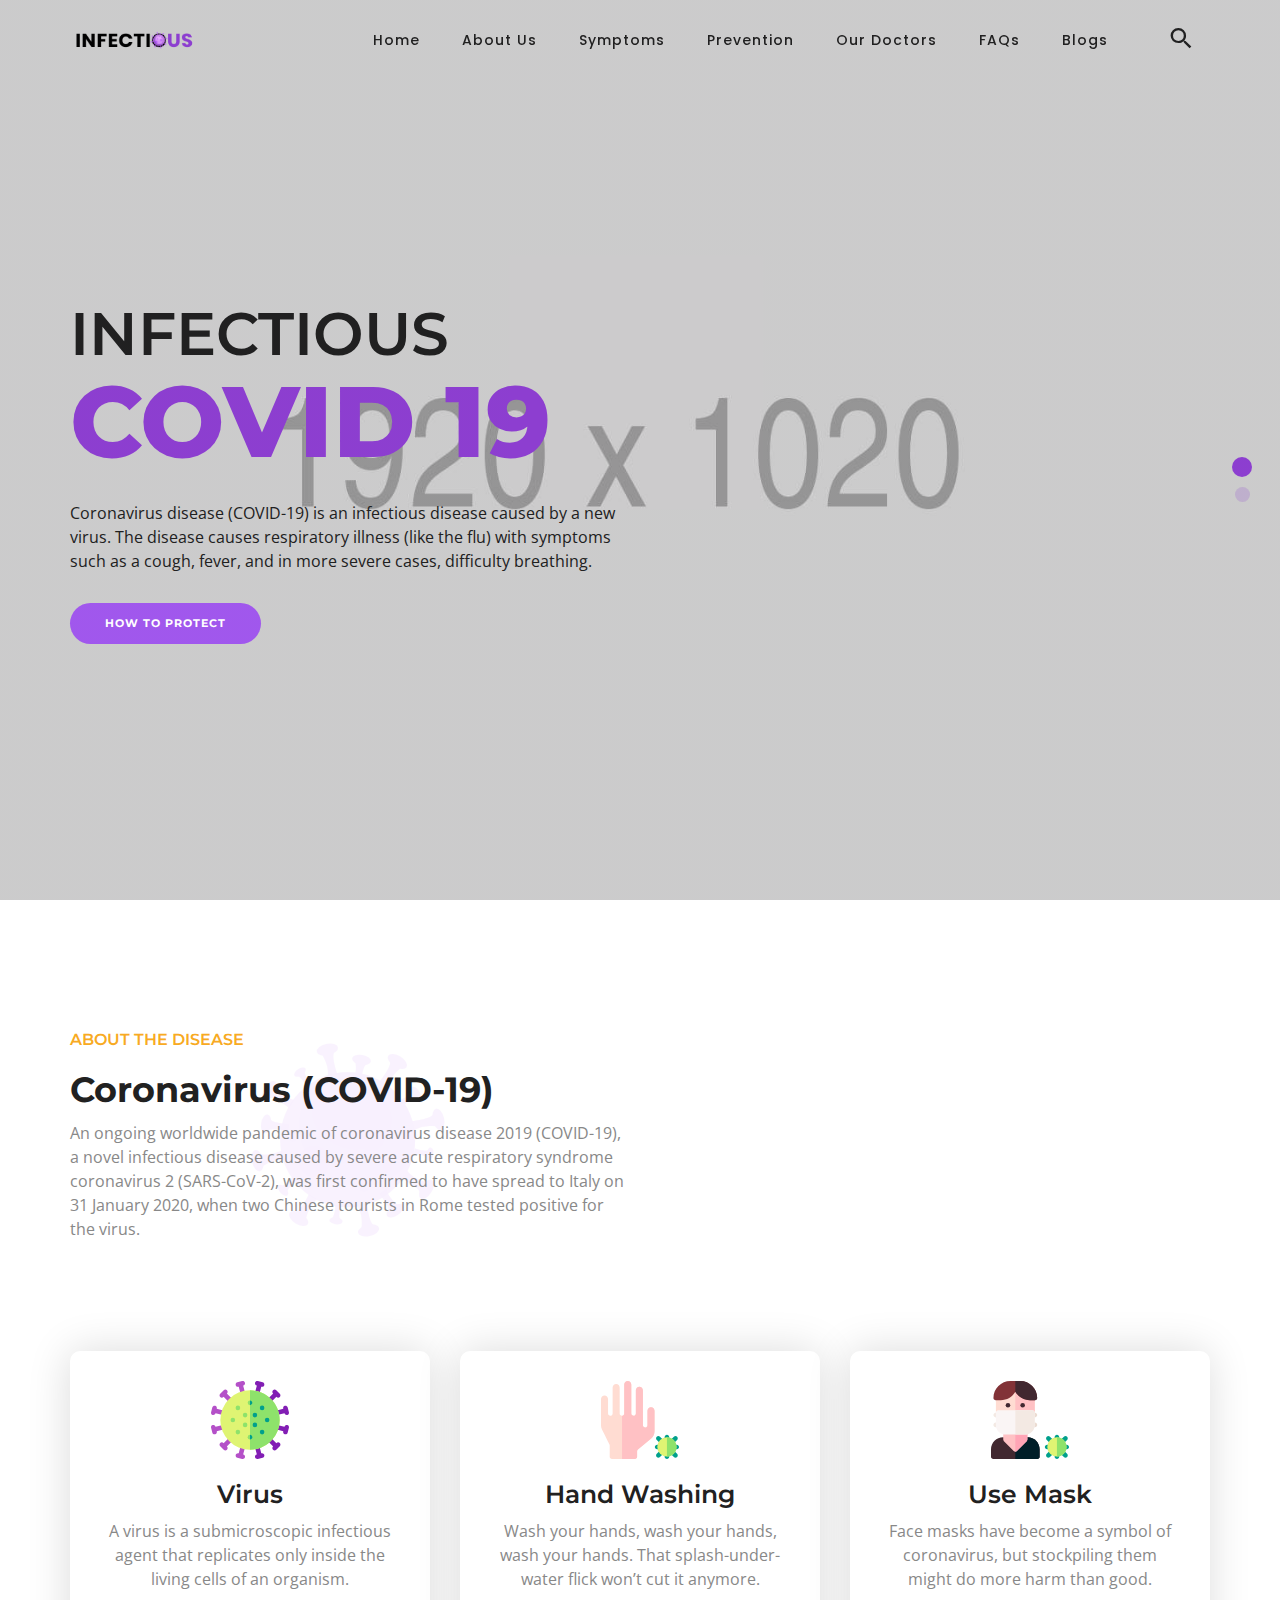
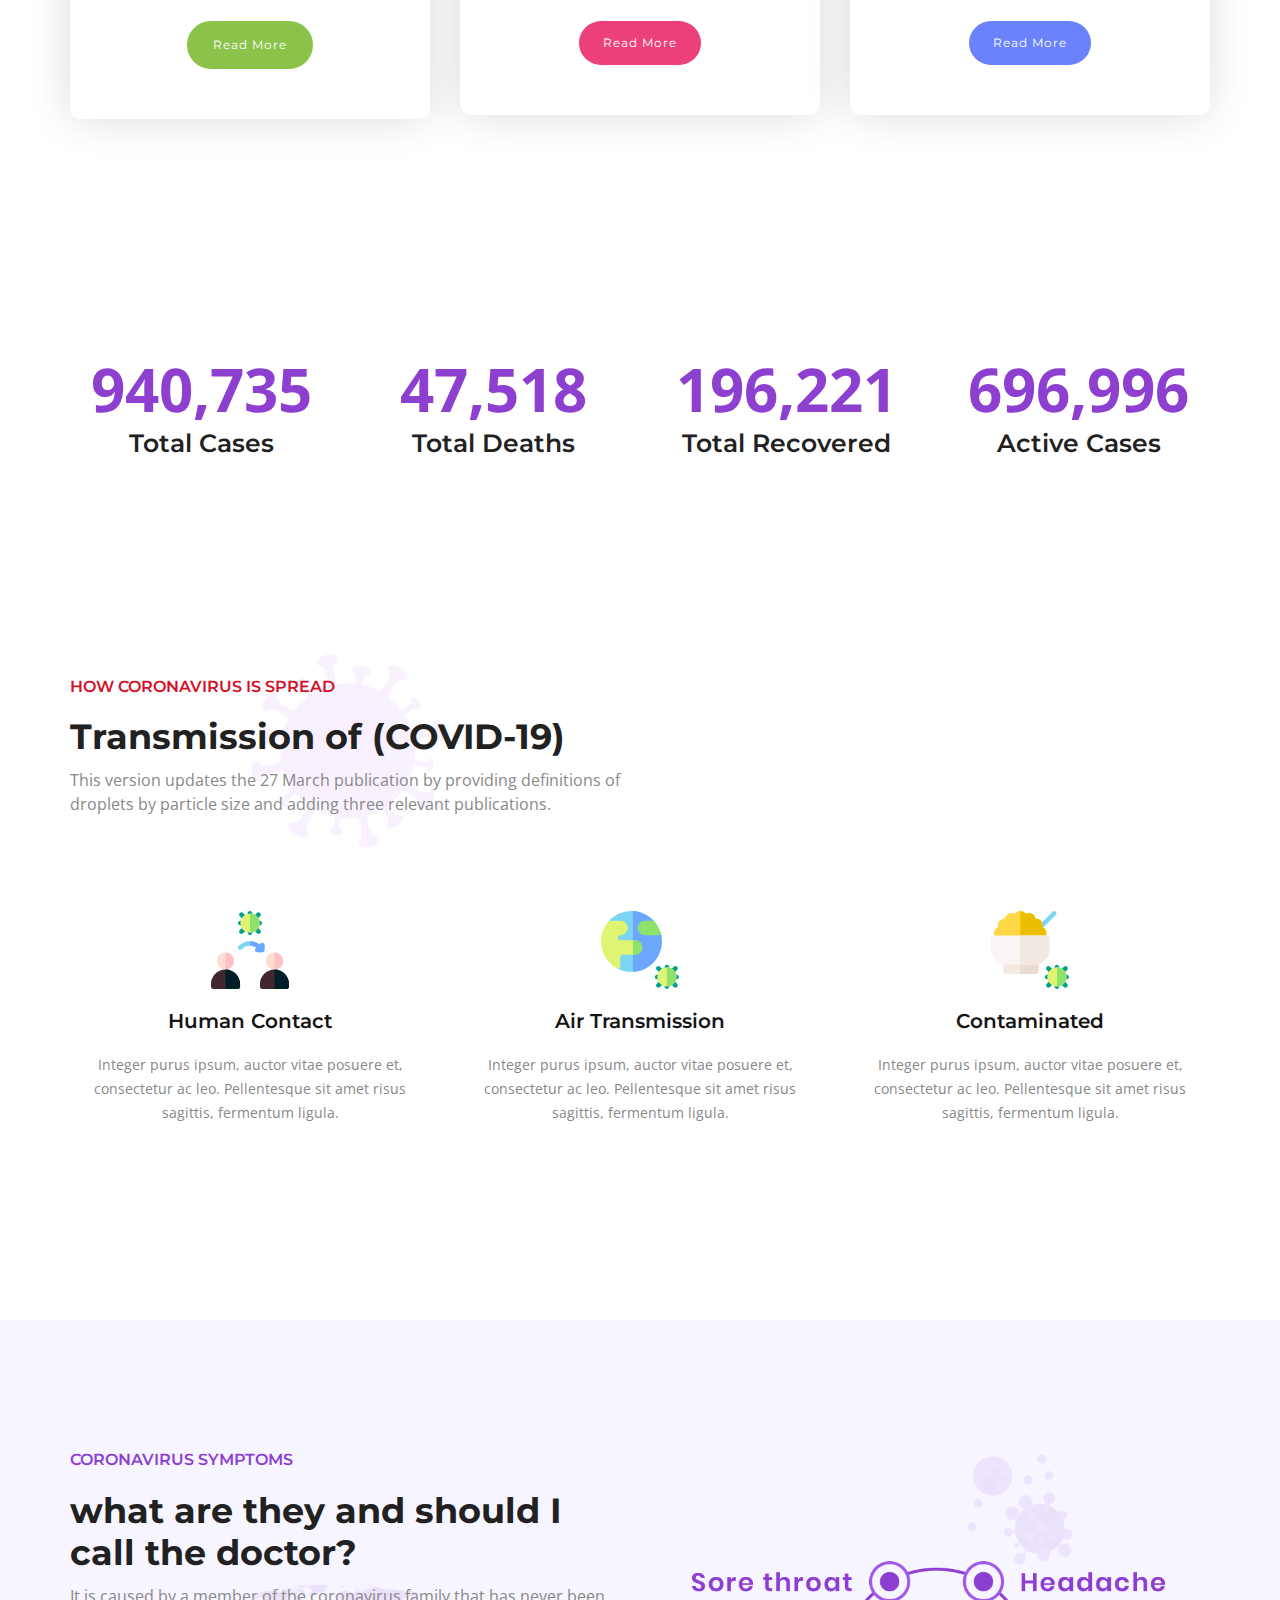
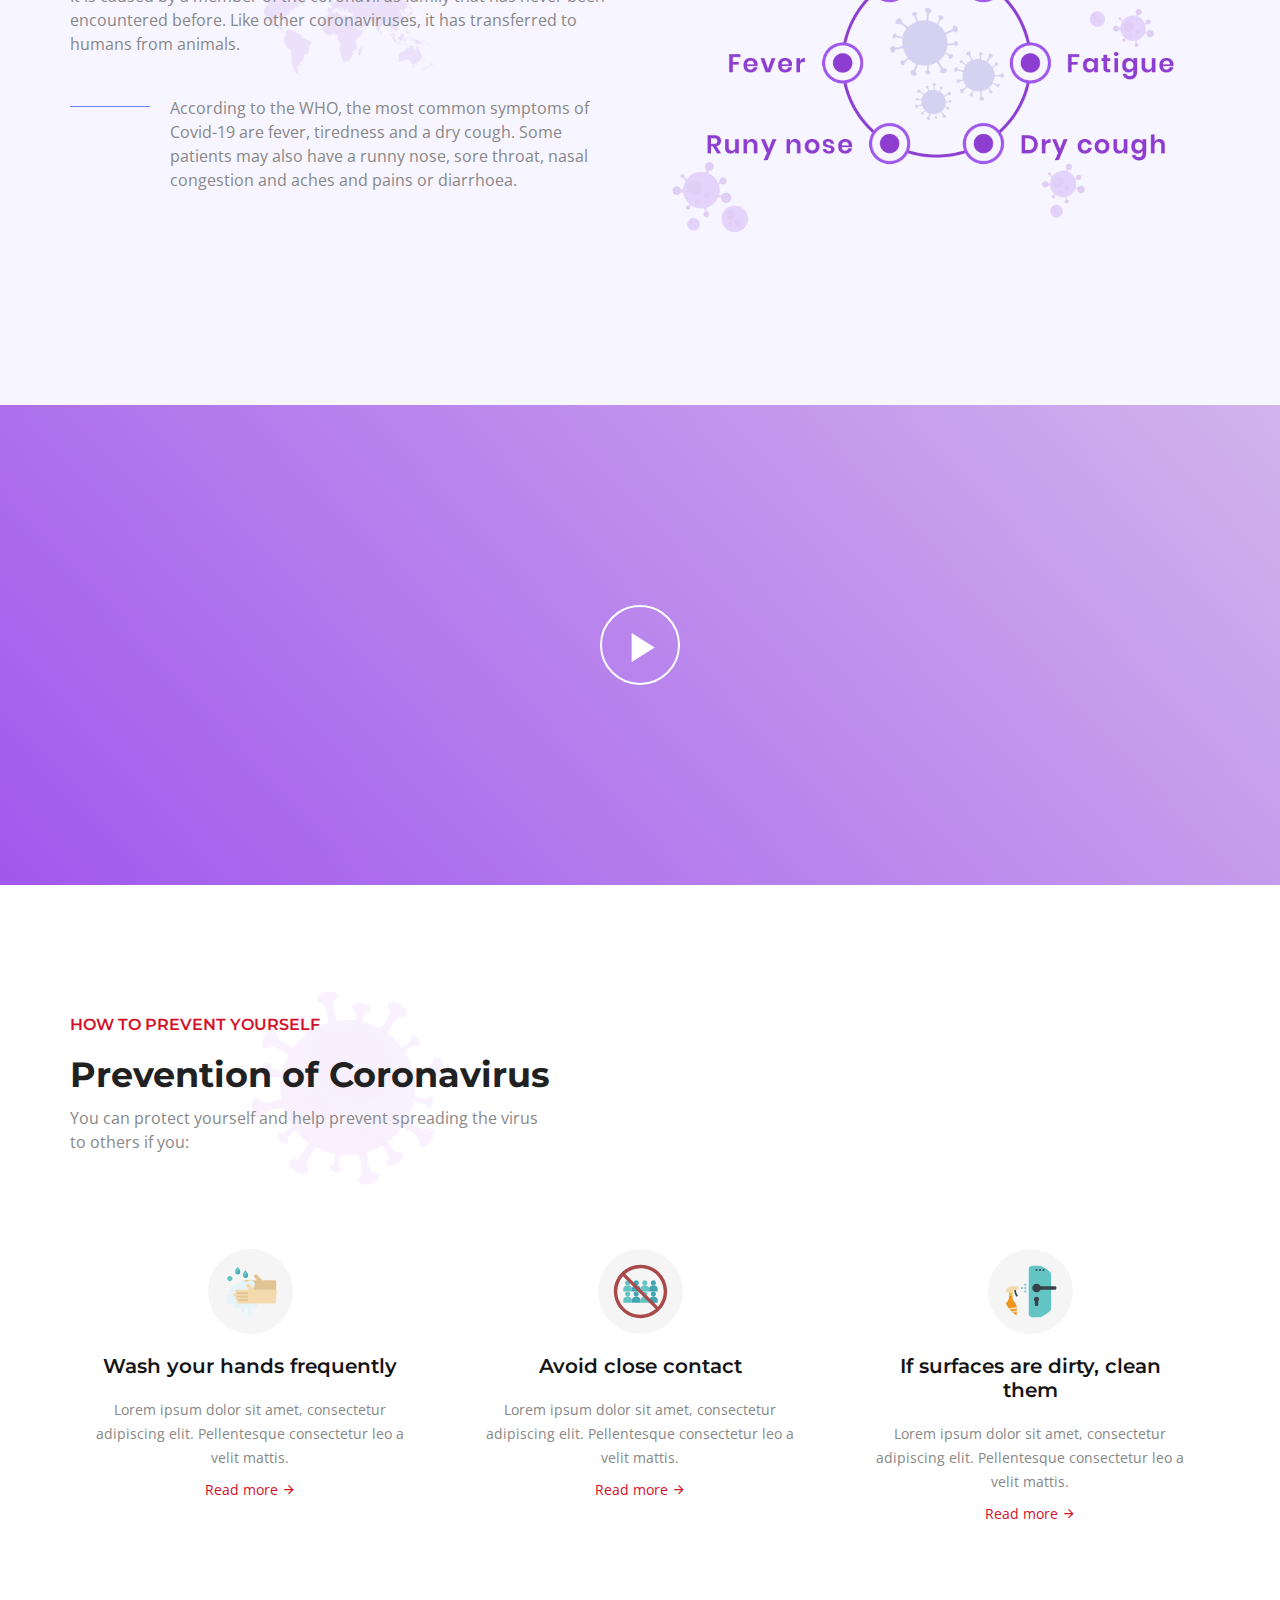
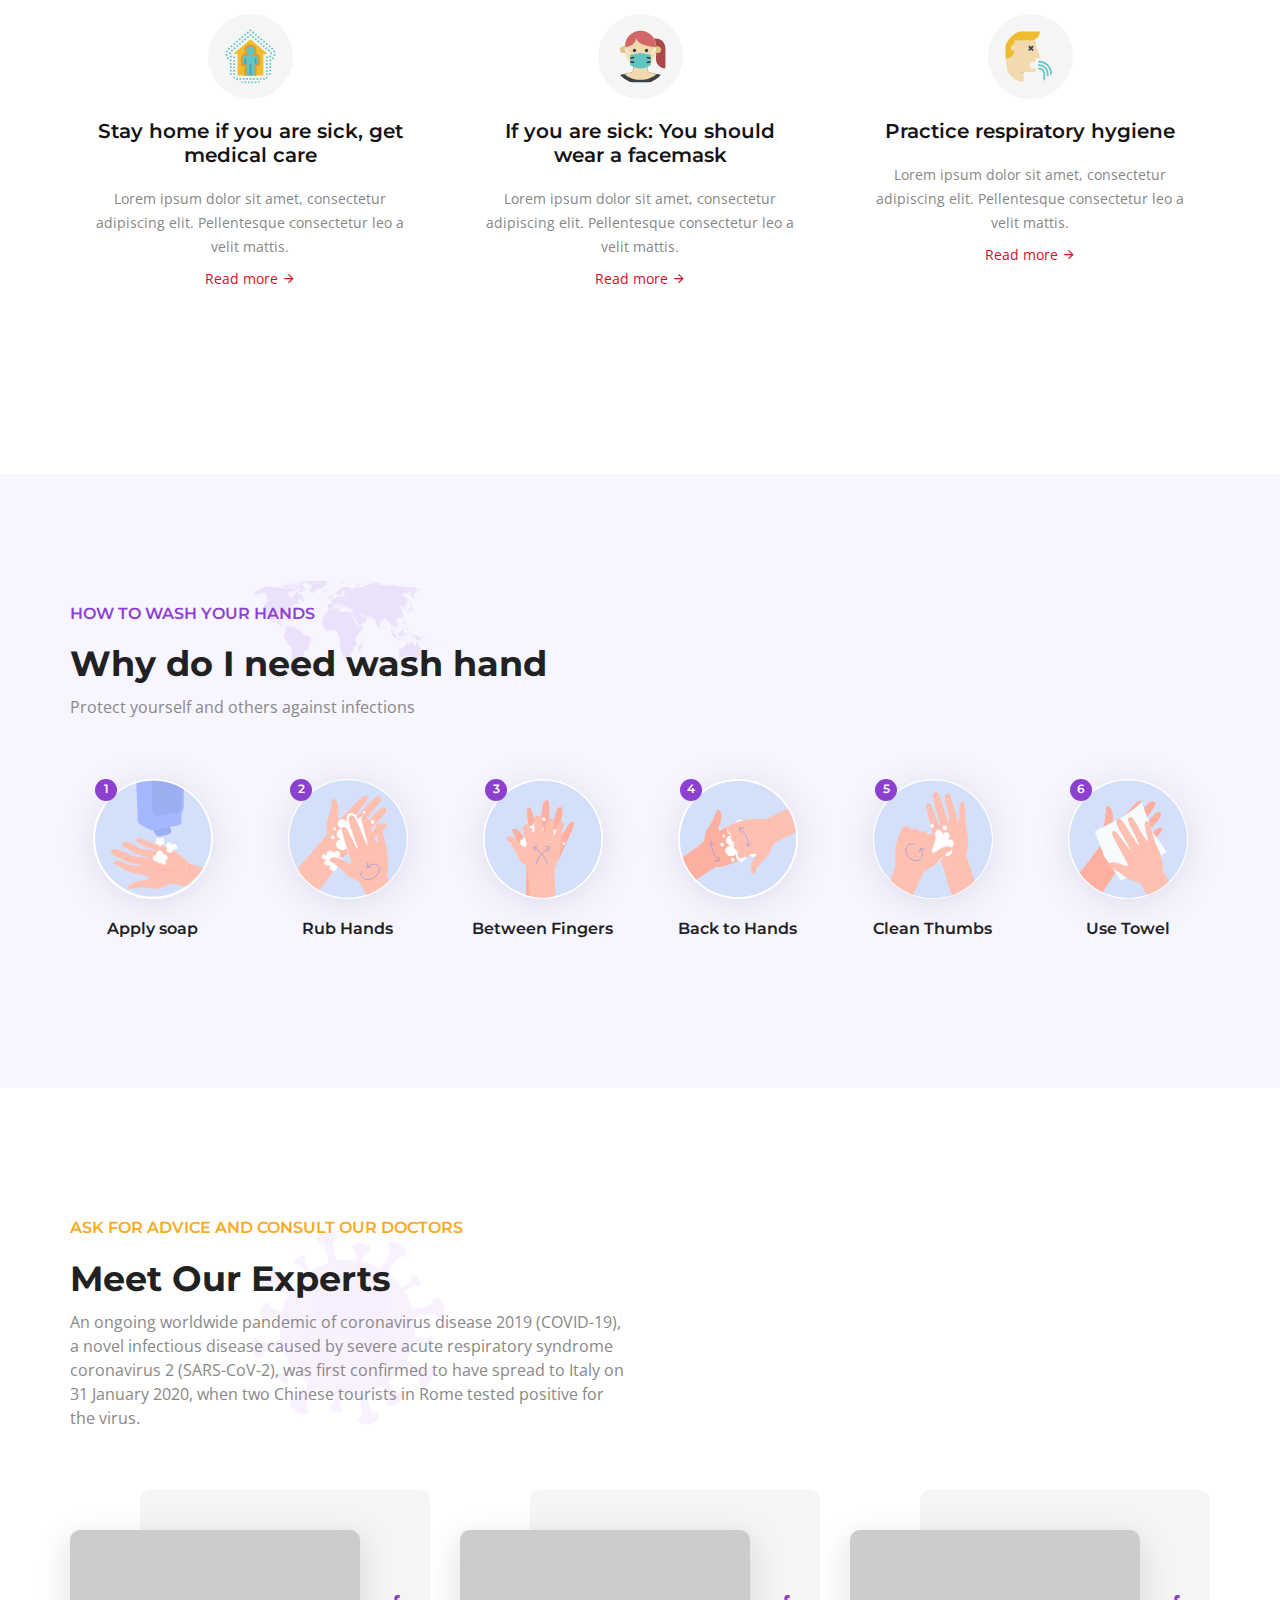
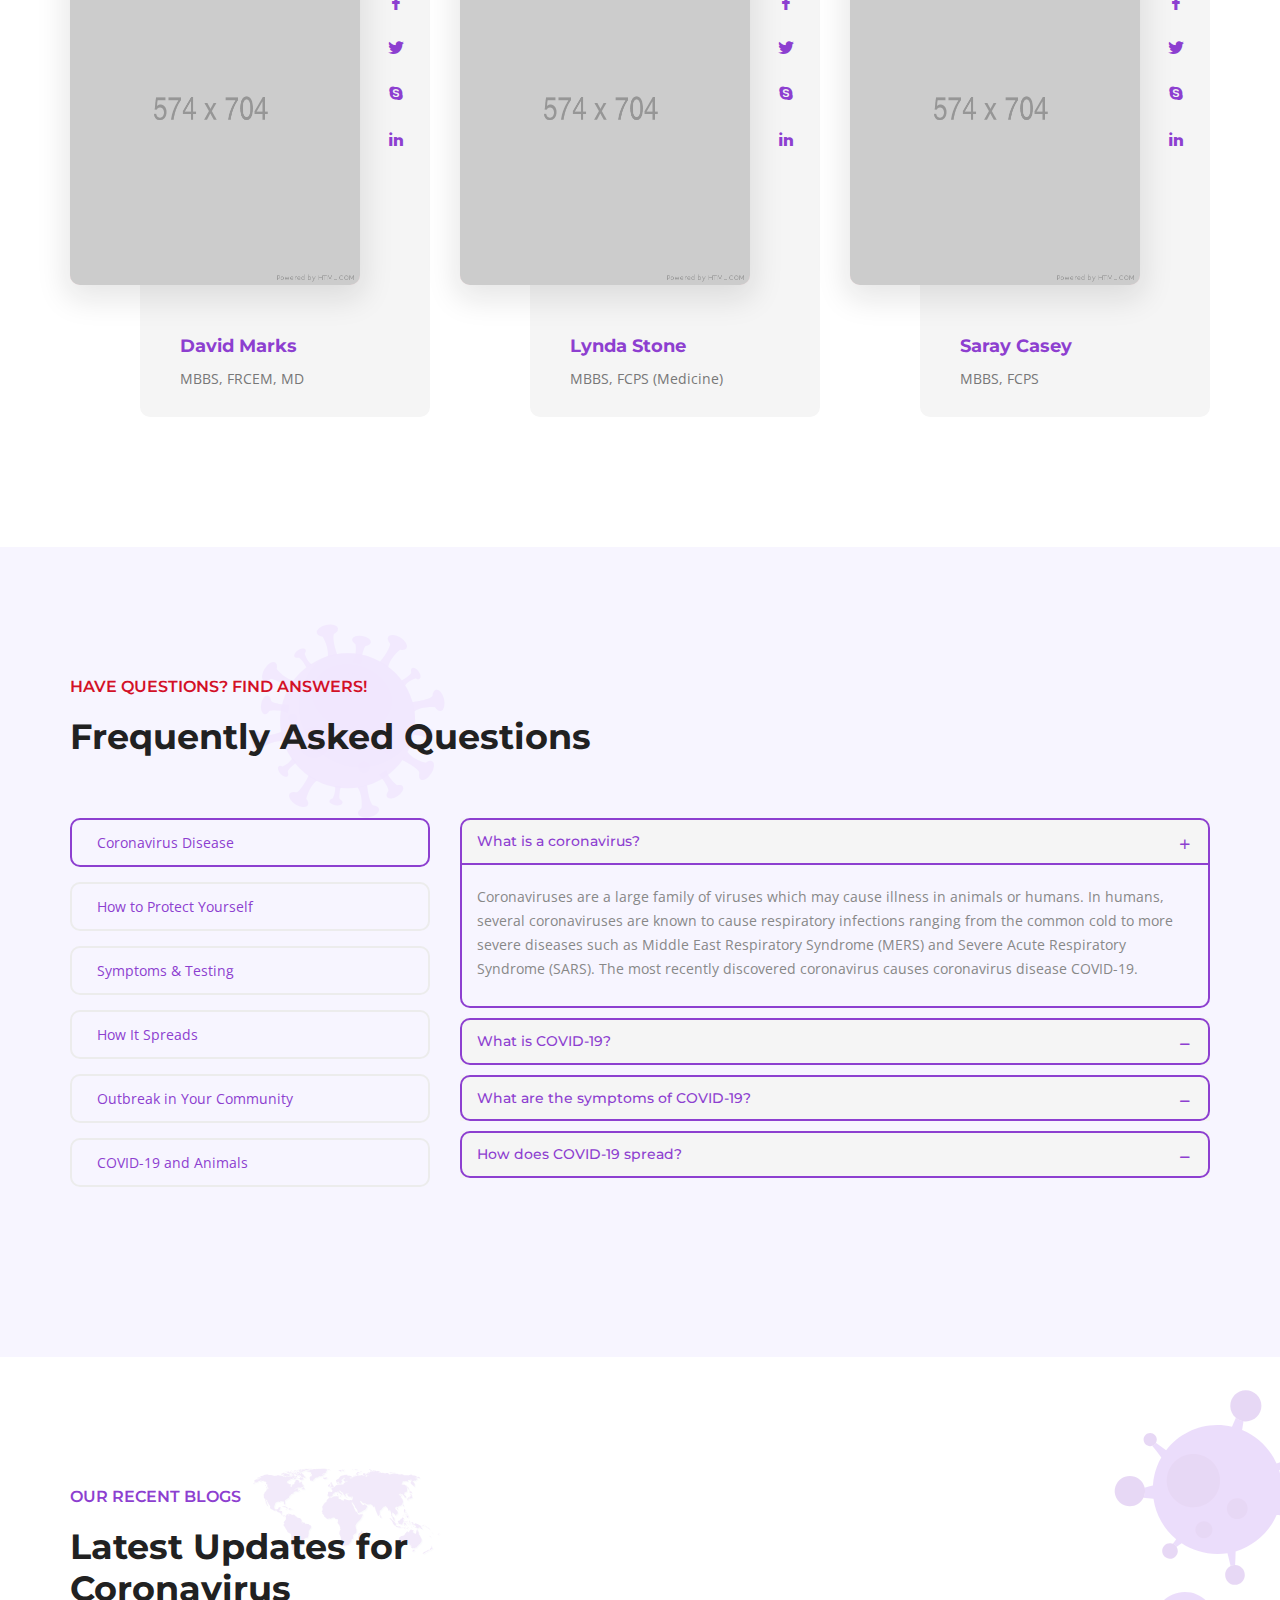
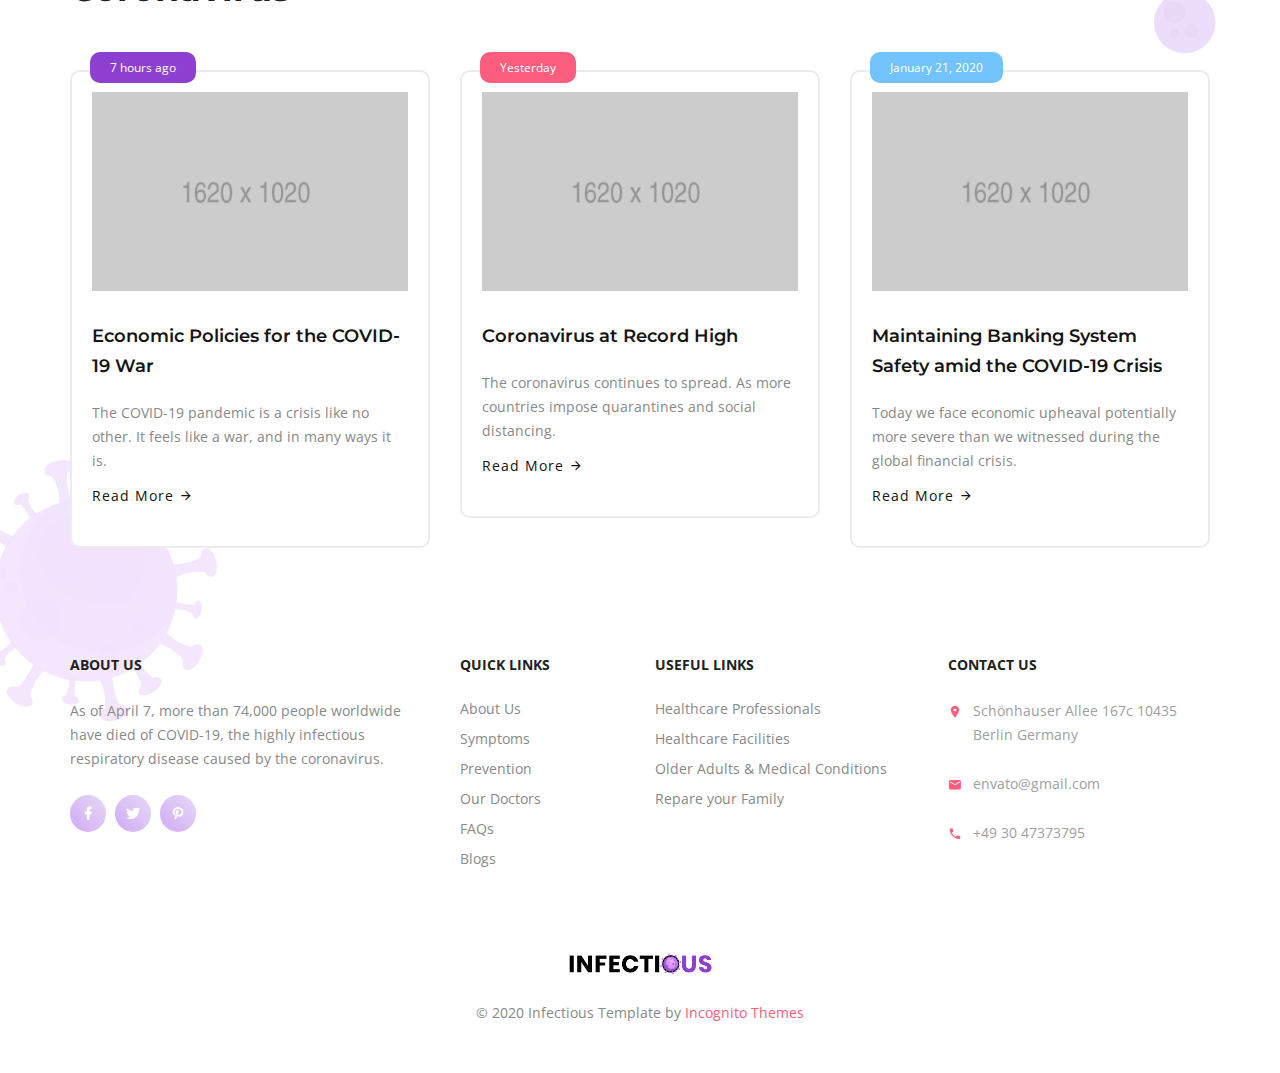
==== index.html @ 121a9630 "Code Base" ====
<!DOCTYPE html>
<html lang="en">
<head>
<meta charset="utf-8">
<meta name="viewport" content="width=device-width, initial-scale=1">
<meta http-equiv="X-UA-Compatible" content="IE=edge">
<title>Infectious | Coronavirus (COVID 19) Medical HTML Template</title>

<link rel="shortcut icon" href="assets/images/favicon.ico">
<link rel="stylesheet" href="assets/css/master.css">
<link rel="stylesheet" href="assets/css/responsive.css">
</head>
<body>

<!--=== Loader Start ======-->
<div id="loader-overlay">
  <div class="loader">
    <div class="loader-inner"></div>
  </div>
</div>
<!--=== Loader End ======-->

<!--=== Wrapper Start ===-->
<div class="wrapper">

  <!--=== Header Start ===-->
  <nav class="navbar navbar-default navbar-fixed navbar-transparent white bootsnav on no-full">
    <!--=== Start Top Search ===-->
    <div class="fullscreen-search-overlay" id="search-overlay"> <a href="#" class="fullscreen-close" id="fullscreen-close-button"><i class="mdi mdi-close"></i></a>
      <div id="fullscreen-search-wrapper">
        <form method="get" id="fullscreen-searchform">
          <input type="text" value="" placeholder="Type and hit Enter..." id="fullscreen-search-input" class="search-bar-top">
          <i class="fullscreen-search-icon mdi mdi-magnify">
          <input value="" type="submit">
          </i>
        </form>
      </div>
    </div>
    <!--=== End Top Search ===-->

    <div class="container">
      <!--=== Start Atribute Navigation ===-->
      <div class="attr-nav">
        <ul>
        	<li class="search"><a href="#" id="search-button"><i class="mdi mdi-magnify"></i></a></li>
        </ul>
      </div>
      <!--=== End Atribute Navigation ===-->

      <!--=== Start Header Navigation ===-->
      <div class="navbar-header">
        <button type="button" class="navbar-toggle" data-toggle="collapse" data-target="#navbar-menu"> <i class="mdi mdi-menu"></i> </button>
        <div class="logo"> <a href="index.html"> <img class="logo logo-display" src="assets/images/logo-black.png" alt=""> <img class="logo logo-scrolled" src="assets/images/logo-black.png" alt=""> </a> </div>
      </div>
      <!--=== End Header Navigation ===-->

      <!--=== Collect the nav links, forms, and other content for toggling ===-->
      <div class="collapse navbar-collapse" id="navbar-menu">
        <ul class="nav navbar-nav navbar-right" data-in="fadeIn" data-out="fadeOut">
          <li><a class="page-scroll" href="#home">Home</a></li>
          <li><a class="page-scroll" href="#about">About Us</a></li>
          <li><a class="page-scroll" href="#symptom">Symptoms</a></li>
          <li><a class="page-scroll" href="#prevention">Prevention</a></li>
          <li><a class="page-scroll" href="#doctor">Our Doctors</a></li>
          <li><a class="page-scroll" href="#faqs">FAQs</a></li>
          <li><a class="page-scroll" href="#blog">Blogs</a></li>
        </ul>
      </div>
      <!--=== /.navbar-collapse ===-->
    </div>
  </nav>
  <!--=== Header End ===-->

  <!--=== Hero Slider Start ===-->

  <section class="home-slider" id="home">
    <div class="default-slider slick">
      <div class="slide">
        <div class="slide-img parallax-effect" style="background:url(assets/images/slides/home-bg-1.jpg) center center / cover scroll no-repeat;"></div>
        <div class="hero-text-wrap">
          <div class="hero-text">
            <div class="container">
              <div class="row">
                <div class="col-md-6">
                  <h3 class="upper-case dark-color font-600">Infectious</h3>
                  <h1 class="upper-case font-800 default-color">Covid 19</h1>
                  <p class="dark-color">Coronavirus disease (COVID-19) is an infectious disease caused by a new virus. The disease causes respiratory illness (like the flu) with symptoms such as a cough, fever, and in more severe cases, difficulty breathing.</p>
                  <p class="text-left mt-30"><a class="btn btn-color btn-circle btn-md">How to Protect</a> </p>
                </div>
              </div>
            </div>
          </div>
        </div>
      </div>
      <div class="slide">
        <div class="slide-img parallax-effect" style="background:url(assets/images/slides/home-bg-2.jpg) center center / cover scroll no-repeat;"></div>
        <div class="hero-text-wrap">
          <div class="hero-text">
            <div class="container">
              <div class="row">
                <div class="col-md-7">
                  <h3 class="upper-case dark-color font-600">Stay Home</h3>
                  <h1 class="upper-case font-800 green-color">Stay Safe</h1>
                  <p class="dark-color">Italy reported 683 new deaths in the coronavirus pandemic, bringing its total to 7,503. Spain, meanwhile, recorded more than 700 deaths over the past 24 hours.</p>
                  <p class="text-left mt-30"><a class="btn btn-green btn-circle btn-md">About Virus</a> </p>
                </div>
              </div>
            </div>
          </div>
        </div>
      </div>
    </div>
  </section>

  <!--=== Hero Slider End ===-->

  <!--=== Welcome Start ===-->
  <section id="about">
  	<div class="container">
  		<div class="row">
  			<div class="col-md-6 heading-style-one box-title-two text-left">
  				<h6 class="yellow-color text-uppercase">About the Disease</h6>
  				<h2><span class="font-700">Coronavirus (COVID-19)</h2>
          <p>An ongoing worldwide pandemic of coronavirus disease 2019 (COVID-19), a novel infectious disease caused by severe acute respiratory syndrome coronavirus 2 (SARS-CoV-2), was first confirmed to have spread to Italy on 31 January 2020, when two Chinese tourists in Rome tested positive for the virus.</p>
  			</div>
  		</div>

  		<div class="row mt-100">
  			<div class="col-md-4">
  				<div class="feature-box text-center feature-box-rounded mb-20">
  					<i class="virus-icon img-icon"></i>
  					<h3 class="font-600">Virus</h3>
  					<p>A virus is a submicroscopic infectious agent that replicates only inside the living cells of an organism.</p>
					<p class="mt-30">
						<a class="btn btn-green btn-sm btn-circle">Read More</a>
					</p>
  				</div>
  			</div>
  			<div class="col-md-4">
  				<div class="feature-box text-center feature-box-rounded mb-20">
  					<i class="hand-icon img-icon"></i>
  					<h3 class="font-600">Hand Washing</h3>
  					<p>Wash your hands, wash your hands, wash your hands. That splash-under-water flick won’t cut it anymore.</p>
					<p class="mt-30">
						<a class="btn btn-pink btn-sm btn-circle">Read More</a>
					</p>
  				</div>
  			</div>
  			<div class="col-md-4">
  				<div class="feature-box text-center feature-box-rounded">
  					<i class="mask-icon img-icon"></i>
  					<h3 class="font-600">Use Mask</h3>
  					<p>Face masks have become a symbol of coronavirus, but stockpiling them might do more harm than good.</p>
					<p class="mt-30">
						<a class="btn btn-purple btn-sm btn-circle">Read More</a>
					</p>
  				</div>
  			</div>
  		</div>
  	</div>
  </section>
  <!--=== Welcome End ===-->

  <!--=== Counter Start ===-->
  <section class="parallax-bg fixed-bg pt-70 pb-70" data-stellar-background-ratio="0.2" style="background-image: url(assets/images/background/pattern-parallax.jpg);">
    <div class="container">
      <div class="row">
        <div class="col-md-3 col-sm-6">
          <div class="counter-wrap">
            <h2><span class="counter">940,735</span></h2>
            <h3>Total Cases</h3>
          </div>
        </div>
        <div class="col-md-3 col-sm-6">
          <div class="counter-wrap">
            <h2><span class="counter">47,518</span></h2>
            <h3>Total Deaths</h3>
          </div>
        </div>
        <div class="col-md-3 col-sm-6">
          <div class="counter-wrap">
            <h2><span class="counter">196,221</span></h2>
            <h3>Total Recovered</h3>
          </div>
        </div>
        <div class="col-md-3 col-sm-6">
          <div class="counter-wrap">
            <h2><span class="counter">696,996</span></h2>
            <h3>Active Cases</h3>
          </div>
        </div>
      </div>
    </div>
  </section>
  <!--=== Counter End ===-->

  <!--=== Transmission Start ===-->
  <section>
  	<div class="container">
  		<div class="row">
  			<div class="col-md-6 heading-style-one box-title-two text-left">
  				<h6 class="red-color text-uppercase">How Coronavirus is Spread</h6>
  				<h2><span class="font-700">Transmission of (COVID-19)</h2>
          <p>This version updates the 27 March publication by providing definitions of droplets by particle size and adding three relevant publications. </p>
  			</div>
  		</div>

      <div class="row mt-50">
  			<div class="col-md-4 main-service-box text-center col-sm-4 feature-box">
  				<i class="infection-icon img-icon"></i>
  				<h4>Human Contact</h4>
  				<p>Integer purus ipsum, auctor vitae posuere et, consectetur ac leo. Pellentesque sit amet risus sagittis, fermentum ligula.</p>
  			</div>
  			<div class="col-md-4 main-service-box text-center col-sm-4 feature-box">
  				<i class="earth-icon img-icon"></i>
  				<h4>Air Transmission</h4>
  				<p>Integer purus ipsum, auctor vitae posuere et, consectetur ac leo. Pellentesque sit amet risus sagittis, fermentum ligula.</p>
  			</div>
  			<div class="col-md-4 main-service-box text-center col-sm-4 feature-box">
  				<i class="food-icon img-icon"></i>
  				<h4>Contaminated</h4>
  				<p>Integer purus ipsum, auctor vitae posuere et, consectetur ac leo. Pellentesque sit amet risus sagittis, fermentum ligula.</p>
  			</div>
  		</div>
  	</div>
  </section>
  <!--=== Transmission End ===-->

  <!--=== Symptoms Start ===-->
  <section class="light-bg" id="symptom">
  	<div class="container">
  		<div class="row">
        <div class="col-md-6 heading-style-one box-title">
  				<h6 class="default-color text-uppercase">Coronavirus symptoms</h6>
  				<h2><span class="font-700">what are they and should I call the doctor?</span></h2>
          <p>It is caused by a member of the coronavirus family that has never been encountered before. Like other coronaviruses, it has transferred to humans from animals.</p>
   				<div class="welcome-style-two mt-30">
   					<div class="thin-border-purple thin-borders pull-left"></div>
    					<p class="pull-left">According to the WHO, the most common symptoms of Covid-19 are fever, tiredness and a dry cough. Some patients may also have a runny nose, sore throat, nasal congestion and aches and pains or diarrhoea.</p>
    				</div>
  			</div>
        <div class="col-md-6">
  				<img class="img-responsive symptom-img" src="assets/images/symptom.png" alt="symptoms"/>
  			</div>
  		</div>
  	</div>
  </section>
  <!--=== Symptoms End ===-->

  <!--=== Video Start ===-->
  <section class="parallax-bg fixed-bg pt-200 pb-200" style="background-image: url(assets/images/background/parallax-bg.jpg);">
  	<div class="gradient-overlay"></div>
  	<div class="container">
  		<div class="row">
  			<div class="col-md-2 col-md-offset-5">
  				<div class="center-layout">
                <div class="v-align-middle"> <a class="popup-youtube" href="https://www.youtube.com/watch?v=sU3FkzUKHXU">
                  <div class="play-button"><i class="eicon mdi mdi-play"></i> </div>
                  </a> </div>
              </div>
  			</div>
  		</div>
  	</div>
  </section>
  <!--=== Video End ===-->

  <!--=== Prevention Start ===-->
  <section id="prevention">
  	<div class="container">
  		<div class="row">
  			<div class="col-md-6 heading-style-one box-title-two text-left">
  				<h6 class="red-color text-uppercase">How to Prevent Yourself</h6>
  				<h2><span class="font-700">Prevention of Coronavirus</h2>
          <p>You can protect yourself and help prevent spreading the virus<br> to others if you:</p>
  			</div>
  		</div>

      <div class="row mt-50">
  			<div class="col-md-4 main-service-box-2 text-center col-sm-4">
  				<i><img class="img-responsive" src="assets/images/hands-washing.svg" alt="hand-washing"></i>
  				<h4>Wash your hands frequently</h4>
  				<p>Lorem ipsum dolor sit amet, consectetur adipiscing elit. Pellentesque consectetur leo a velit mattis.</p>
          <a href="#.">Read more <i class="mdi mdi-arrow-right"></i></a>
  			</div>
        <div class="col-md-4 main-service-box-2 text-center col-sm-4">
  				<i><img class="img-responsive" src="assets/images/avoid-contact.svg" alt="avoid-contact"></i>
  				<h4>Avoid close contact</h4>
  				<p>Lorem ipsum dolor sit amet, consectetur adipiscing elit. Pellentesque consectetur leo a velit mattis.</p>
          <a href="#.">Read more <i class="mdi mdi-arrow-right"></i></a>
  			</div>
        <div class="col-md-4 main-service-box-2 text-center col-sm-4">
  				<i><img class="img-responsive" src="assets/images/cleaning-door.svg" alt="cleaning-door"></i>
  				<h4>If surfaces are dirty, clean them</h4>
  				<p>Lorem ipsum dolor sit amet, consectetur adipiscing elit. Pellentesque consectetur leo a velit mattis.</p>
          <a href="#.">Read more <i class="mdi mdi-arrow-right"></i></a>
  			</div>

        <div class="col-md-4 main-service-box-2 text-center col-sm-4">
  				<i><img class="img-responsive" src="assets/images/home-stay.svg" alt="home-stay"></i>
  				<h4>Stay home if you are sick,  get medical care</h4>
  				<p>Lorem ipsum dolor sit amet, consectetur adipiscing elit. Pellentesque consectetur leo a velit mattis.</p>
          <a href="#.">Read more <i class="mdi mdi-arrow-right"></i></a>
  			</div>
        <div class="col-md-4 main-service-box-2 text-center col-sm-4">
  				<i><img class="img-responsive" src="assets/images/mask-wearing.svg" alt="mask-wearing"></i>
  				<h4>If you are sick: You should wear a facemask</h4>
  				<p>Lorem ipsum dolor sit amet, consectetur adipiscing elit. Pellentesque consectetur leo a velit mattis.</p>
          <a href="#.">Read more <i class="mdi mdi-arrow-right"></i></a>
  			</div>
        <div class="col-md-4 main-service-box-2 text-center col-sm-4">
  				<i><img class="img-responsive" src="assets/images/vomiting-nausea.svg" alt="vomiting-nausea"></i>
  				<h4>Practice respiratory hygiene</h4>
  				<p>Lorem ipsum dolor sit amet, consectetur adipiscing elit. Pellentesque consectetur leo a velit mattis.</p>
          <a href="#.">Read more <i class="mdi mdi-arrow-right"></i></a>
  			</div>

  		</div>
  	</div>
  </section>
  <!--=== Prevention End ===-->

  <!--=== Hand Wash Start ===-->
  <section class="light-bg">
  	<div class="container">
  		<div class="row">
        <div class="col-md-6 heading-style-one box-title">
  				<h6 class="default-color text-uppercase">How to wash your hands</h6>
  				<h2><span class="font-700">Why do I need wash hand</span></h2>
          <p>Protect yourself and others against infections</p>
  			</div>
  		</div>

      <div class="row mt-30">
  			<div class="col-md-2 text-center col-sm-4">
          <div class="box-wrap">
            <span>1</span>
    				<div class="img-wrp"><img class="img-responsive" src="assets/images/step-1.svg" alt="step-1"></div>
    				<h4>Apply soap</h4>
          </div>
  			</div>

        <div class="col-md-2 main-service-box-3 text-center col-sm-4">
          <div class="box-wrap">
            <span>2</span>
    				<div class="img-wrp"><img class="img-responsive" src="assets/images/step-2.svg" alt="step-2"></div>
    				<h4>Rub Hands</h4>
          </div>
  			</div>

        <div class="col-md-2 main-service-box-3 text-center col-sm-4">
          <div class="box-wrap">
            <span>3</span>
    				<div class="img-wrp"><img class="img-responsive" src="assets/images/step-3.svg" alt="step-3"></div>
    				<h4>Between Fingers</h4>
          </div>
  			</div>

        <div class="col-md-2 main-service-box-3 text-center col-sm-4">
          <div class="box-wrap">
            <span>4</span>
    				<div class="img-wrp"><img class="img-responsive" src="assets/images/step-4.svg" alt="step-4"></div>
    				<h4>Back to Hands</h4>
          </div>
  			</div>

        <div class="col-md-2 main-service-box-3 text-center col-sm-4">
          <div class="box-wrap">
            <span>5</span>
    				<div class="img-wrp"><img class="img-responsive" src="assets/images/step-5.svg" alt="step-5"></div>
    				<h4>Clean Thumbs</h4>
          </div>
  			</div>

        <div class="col-md-2 main-service-box-3 text-center col-sm-4">
          <div class="box-wrap">
            <span>6</span>
    				<div class="img-wrp"><img class="img-responsive" src="assets/images/step-6.svg" alt="step-6"></div>
    				<h4>Use Towel</h4>
          </div>
  			</div>

  		</div>
  	</div>
  </section>
  <!--=== Hand Wash End ===-->

  <!--=== Our Team Start ===-->
  <section id="doctor">
  	<div class="container">
  		<div class="row">
  			<div class="col-md-6 heading-style-one box-title-two text-left">
  				<h6 class="yellow-color text-uppercase">Ask for advice and consult our doctors</h6>
  				<h2><span class="font-700">Meet Our Experts</h2>
          <p>An ongoing worldwide pandemic of coronavirus disease 2019 (COVID-19), a novel infectious disease caused by severe acute respiratory syndrome coronavirus 2 (SARS-CoV-2), was first confirmed to have spread to Italy on 31 January 2020, when two Chinese tourists in Rome tested positive for the virus.</p>
  			</div>
  		</div>

      <div class="row mt-50">
        <!-- Team Block -->
      		<div class="team-block col-lg-4 col-md-4 col-sm-12">
      			<div class="inner-box">
      				<ul class="social-icons">
      					<li><a href="#"><i class="mdi mdi-facebook"></i></a></li>
      					<li><a href="#"><i class="mdi mdi-twitter"></i></a></li>
      					<li><a href="#"><i class="mdi mdi-skype"></i></a></li>
      					<li><a href="#"><i class="mdi mdi-linkedin"></i></a></li>
      				</ul>
      				<div class="image">
      					<a href="#"><img src="assets/images/team/team-01.png" alt="" /></a>
      				</div>
      				<div class="lower-content">
      					<h3><a href="#">David Marks</a></h3>
      					<div class="designation">MBBS, FRCEM, MD</div>
      				</div>
      			</div>
      		</div>

      		<!-- Team Block -->
      		<div class="team-block col-lg-4 col-md-4 col-sm-12">
      			<div class="inner-box">
      				<ul class="social-icons">
      					<li><a href="#"><i class="mdi mdi-facebook"></i></a></li>
      					<li><a href="#"><i class="mdi mdi-twitter"></i></a></li>
      					<li><a href="#"><i class="mdi mdi-skype"></i></a></li>
      					<li><a href="#"><i class="mdi mdi-linkedin"></i></a></li>
      				</ul>
      				<div class="image">
      					<a href="#"><img src="assets/images/team/team-02.png" alt="" /></a>
      				</div>
      				<div class="lower-content">
      					<h3><a href="#">Lynda Stone</a></h3>
      					<div class="designation">MBBS, FCPS (Medicine)</div>
      				</div>
      			</div>
      		</div>

      		<!-- Team Block -->
      		<div class="team-block col-lg-4 col-md-4 col-sm-12">
      			<div class="inner-box">
      				<ul class="social-icons">
      					<li><a href="#"><i class="mdi mdi-facebook"></i></a></li>
      					<li><a href="#"><i class="mdi mdi-twitter"></i></a></li>
      					<li><a href="#"><i class="mdi mdi-skype"></i></a></li>
      					<li><a href="#"><i class="mdi mdi-linkedin"></i></a></li>
      				</ul>
      				<div class="image">
      					<a href="#"><img src="assets/images/team/team-03.png" alt="" /></a>
      				</div>
      				<div class="lower-content">
      					<h3><a href="#">Saray Casey</a></h3>
      					<div class="designation">MBBS, FCPS</div>
      				</div>
      			</div>
      		</div>

      </div>
  	</div>
  </section>
  <!--=== Our Team End ===-->

  <!--=== Faqs Start ===-->
  <section class="light-bg" id="faqs">
  	<div class="container">
  		<div class="row">
  			<div class="col-md-6 heading-style-one box-title-two text-left">
  				<h6 class="red-color text-uppercase">Have questions? Find answers!</h6>
  				<h2><span class="font-700">Frequently Asked Questions</h2>
  			</div>
  		</div>
      <div class="tabs-style-03">
        <div class="row mt-50">
          <div class="icon-tabs">
            <div class="col-lg-4">
              <!--== Nav tabs ==-->
              <ul class="nav nav-tabs text-center" role="tablist">
                <li role="presentation" class="active"><a href="#disease" role="tab" data-toggle="tab">Coronavirus Disease</a></li>
                <li role="presentation"><a href="#protect" role="tab" data-toggle="tab">How to Protect Yourself</a></li>
                <li role="presentation"><a href="#symtom" role="tab" data-toggle="tab">Symptoms & Testing</a></li>
                <li role="presentation"><a href="#spread" role="tab" data-toggle="tab">How It Spreads</a></li>
                <li role="presentation"><a href="#outbreak" role="tab" data-toggle="tab">Outbreak in Your Community</a></li>
                <li role="presentation"><a href="#animal" role="tab" data-toggle="tab">COVID-19 and Animals</a></li>
              </ul>
            </div>
            <div class="col-lg-8">
              <!--== Tab panes ==-->
              <div class="tab-content text-center">
                <div role="tabpanel" class="tab-pane fade in active" id="disease">
                  <div class="panel-group accordion-color" id="accordion">
                    <div class="panel panel-default">
                      <div class="panel-heading">
                        <h3 class="panel-title"> <a data-toggle="collapse" data-parent="#accordion" href="#collapseOne"> What is a coronavirus? </a> </h3>
                      </div>
                      <div id="collapseOne" class="panel-collapse collapse in">
                        <div class="panel-body"><p>Coronaviruses are a large family of viruses which may cause illness in animals or humans.  In humans, several coronaviruses are known to cause respiratory infections ranging from the common cold to more severe diseases such as Middle East Respiratory Syndrome (MERS) and Severe Acute Respiratory Syndrome (SARS). The most recently discovered coronavirus causes coronavirus disease COVID-19.</p></div>
                      </div>
                    </div>
                    <div class="panel panel-default">
                      <div class="panel-heading">
                        <h3 class="panel-title"> <a class="collapsed" data-toggle="collapse" data-parent="#accordion" href="#collapseTwo">What is COVID-19?</a> </h3>
                      </div>
                      <div id="collapseTwo" class="panel-collapse collapse">
                        <div class="panel-body"><p>COVID-19 is the infectious disease caused by the most recently discovered coronavirus. This new virus and disease were unknown before the outbreak began in Wuhan, China, in December 2019.</p></div>
                      </div>
                    </div>
                    <div class="panel panel-default">
                      <div class="panel-heading">
                        <h3 class="panel-title"> <a class="collapsed" data-toggle="collapse" data-parent="#accordion" href="#collapseThree">What are the symptoms of COVID-19?</a> </h3>
                      </div>
                      <div id="collapseThree" class="panel-collapse collapse">
                        <div class="panel-body"><p>The most common symptoms of COVID-19 are fever, tiredness, and dry cough. Some patients may have aches and pains, nasal congestion, runny nose, sore throat or diarrhea. These symptoms are usually mild and begin gradually. Some people become infected but don’t develop any symptoms and don't feel unwell.</p></div>
                      </div>
                    </div>
                    <div class="panel panel-default">
                      <div class="panel-heading">
                        <h3 class="panel-title"> <a class="collapsed" data-toggle="collapse" data-parent="#accordion" href="#collapseFour">How does COVID-19 spread?</a> </h3>
                      </div>
                      <div id="collapseFour" class="panel-collapse collapse">
                        <div class="panel-body"><p>People can catch COVID-19 from others who have the virus. The disease can spread from person to person through small droplets from the nose or mouth which are spread when a person with COVID-19 coughs or exhales. These droplets land on objects and surfaces around the person.</p></div>
                      </div>
                    </div>
                  </div>
                </div>
                <div role="tabpanel" class="tab-pane fade" id="protect">
                  <div class="panel-group accordion-color" id="accordion-2">
                    <div class="panel panel-default">
                      <div class="panel-heading">
                        <h3 class="panel-title"> <a data-toggle="collapse" data-parent="#accordion-2" href="#collapseFive"> Should I wear a mask to protect myself? </a> </h3>
                      </div>
                      <div id="collapseFive" class="panel-collapse collapse in">
                        <div class="panel-body">
                          <p>Only wear a mask if you are ill with COVID-19 symptoms (especially coughing) or looking after someone who may have COVID-19. Disposable face mask can only be used once. If you are not ill or looking after someone who is ill then you are wasting a mask. There is a world-wide shortage of masks, so WHO urges people to use masks wisely.</p>
                          <p>WHO advises rational use of medical masks to avoid unnecessary wastage of precious resources and mis-use of masks  (see Advice on the use of masks).</p>
                          <p>The most effective ways to protect yourself and others against COVID-19 are to frequently clean your hands, cover your cough with the bend of elbow or tissue and maintain a distance of at least 1 meter (3 feet) from people who are coughing or sneezing. See basic protective measures against the new coronavirus for more information.</p>
                        </div>
                      </div>
                    </div>
                    <div class="panel panel-default">
                      <div class="panel-heading">
                        <h3 class="panel-title"> <a class="collapsed" data-toggle="collapse" data-parent="#accordion-2" href="#collapseSix">What can I do to protect myself and prevent the spread of disease?</a> </h3>
                      </div>
                      <div id="collapseSix" class="panel-collapse collapse">
                        <div class="panel-body">
                          <h3>Protection measures for everyone</h3>
                          <p>Stay aware of the latest information on the COVID-19 outbreak, available on the WHO website and through your national and local public health authority. Many countries around the world have seen cases of COVID-19 and several have seen outbreaks. Authorities in China and some other countries have succeeded in slowing or stopping their outbreaks. However, the situation is unpredictable so check regularly for the latest news.</p>
                          <p>You can reduce your chances of being infected or spreading COVID-19 by taking some simple precautions:</p>
                          <ul>
                            <li>Regularly and thoroughly clean your hands with an alcohol-based hand rub or wash them with soap and water. Why? Washing your hands with soap and water or using alcohol-based hand rub kills viruses that may be on your hands.</li>
                            <li>Maintain at least 1 metre (3 feet) distance between yourself and anyone who is coughing or sneezing. Why? When someone coughs or sneezes they spray small liquid droplets from their nose or mouth which may contain virus. If you are too close, you can breathe in the droplets, including the COVID-19 virus if the person coughing has the disease.</li>
                            <li>Avoid touching eyes, nose and mouth. Why? Hands touch many surfaces and can pick up viruses. Once contaminated, hands can transfer the virus to your eyes, nose or mouth. From there, the virus can enter your body and can make you sick.</li>
                            <li>Make sure you, and the people around you, follow good respiratory hygiene. This means covering your mouth and nose with your bent elbow or tissue when you cough or sneeze. Then dispose of the used tissue immediately. Why? Droplets spread virus. By following good respiratory hygiene you protect the people around you from viruses such as cold, flu and COVID-19.</li>
                            <li>Stay home if you feel unwell. If you have a fever, cough and difficulty breathing, seek medical attention and call in advance. Follow the directions of your local health authority. Why? National and local authorities will have the most up to date information on the situation in your area. Calling in advance will allow your health care provider to quickly direct you to the right health facility. This will also protect you and help prevent spread of viruses and other infections.</li>
                            <li>Keep up to date on the latest COVID-19 hotspots (cities or local areas where COVID-19 is spreading widely). If possible, avoid traveling to places &nbsp;– especially if you are an older person or have diabetes, heart or lung disease. Why? You have a higher chance of catching COVID-19 in one of these areas.</li>
                          </ul>
                        </div>
                      </div>
                    </div>
                    <div class="panel panel-default">
                      <div class="panel-heading">
                        <h3 class="panel-title"> <a class="collapsed" data-toggle="collapse" data-parent="#accordion-2" href="#collapseSeven">What should people at higher risk of serious illness with COVID-19 do?</a> </h3>
                      </div>
                      <div id="collapseSeven" class="panel-collapse collapse">
                        <div class="panel-body"><p>If you are at higher risk of getting very sick from COVID-19, you should: stock up on supplies; take everyday precautions to keep space between yourself and others; when you go out in public, keep away from others who are sick; limit close contact and wash your hands often; and avoid crowds, cruise travel, and non-essential travel. If there is an outbreak in your community, stay home as much as possible. Watch for symptoms and emergency signs. If you get sick, stay home and call your doctor. More information on how to prepare, what to do if you get sick, and how communities and caregivers can support those at higher risk is available on <a href="https://www.cdc.gov/coronavirus/2019-ncov/specific-groups/high-risk-complications.html" target="_blank">People at Risk for Serious Illness from COVID-19</a>.</p></div>
                      </div>
                    </div>
                    <div class="panel panel-default">
                      <div class="panel-heading">
                        <h3 class="panel-title"> <a class="collapsed" data-toggle="collapse" data-parent="#accordion-2" href="#collapseEigth">Is it okay for me to donate blood?</a> </h3>
                      </div>
                      <div id="collapseEigth" class="panel-collapse collapse">
                        <div class="panel-body"><p>In healthcare settings across the United States, donated blood is a lifesaving, essential part of caring for patients. The need for donated blood is constant, and blood centers are open and in urgent need of donations. CDC encourages people who are well to continue to donate blood if they are able, even if they are practicing social distancing because of COVID-19. CDC is supporting blood centers by providing recommendations that will keep donors and staff safe. Examples of these recommendations include spacing donor chairs 6 feet apart, thoroughly adhering to environmental cleaning practices, and encouraging donors to make donation appointments ahead of time.</p></div>
                      </div>
                    </div>
                  </div>
                </div>
                <div role="tabpanel" class="tab-pane fade" id="symtom">
                  <div class="panel-group accordion-color" id="accordion-3">
                    <div class="panel panel-default">
                      <div class="panel-heading">
                        <h3 class="panel-title"> <a data-toggle="collapse" data-parent="#accordion-3" href="#collapseNine">What are the symptoms and complications that COVID-19 can cause?</a> </h3>
                      </div>
                      <div id="collapseNine" class="panel-collapse collapse in">
                        <div class="panel-body">
                          <p>Current symptoms reported for patients with COVID-19 have included mild to severe respiratory illness with fever<a href="https://www.cdc.gov/coronavirus/2019-ncov/symptoms-testing/symptoms.html"><sup>1</sup></a>, cough, and difficulty breathing. Read about <a href="https://www.cdc.gov/coronavirus/2019-ncov/symptoms-testing/symptoms.html" target="_blank">COVID-19 Symptoms</a>.</p>
                        </div>
                      </div>
                    </div>
                    <div class="panel panel-default">
                      <div class="panel-heading">
                        <h3 class="panel-title"> <a class="collapsed" data-toggle="collapse" data-parent="#accordion-3" href="#collapseTen">Should I be tested for COVID-19?</a> </h3>
                      </div>
                      <div id="collapseTen" class="panel-collapse collapse">
                        <div class="panel-body">
                          <p>Not everyone needs to be tested for COVID-19. For information about testing, see <a href="https://www.cdc.gov/coronavirus/2019-ncov/symptoms-testing/testing.html" target="_blank">Testing for COVID-19</a>.</p>
                        </div>
                      </div>
                    </div>
                    <div class="panel panel-default">
                      <div class="panel-heading">
                        <h3 class="panel-title"> <a class="collapsed" data-toggle="collapse" data-parent="#accordion-3" href="#collapseEleven">Where can I get tested for COVID-19?</a> </h3>
                      </div>
                      <div id="collapseEleven" class="panel-collapse collapse">
                        <div class="panel-body"><p>The process and locations for testing vary from place to place. Contact your state, local, tribal, or territorial department for more information, or reach out to a medical provider. State and local public health departments have received tests from CDC while medical providers are getting tests developed by commercial manufacturers. While supplies of these tests are increasing, it may still be difficult to find someplace to get tested. See <a href="https://www.cdc.gov/coronavirus/2019-ncov/symptoms-testing/testing.html" target="_blank">Testing for COVID-19</a>&nbsp;for more information.</p></div>
                      </div>
                    </div>
                    <div class="panel panel-default">
                      <div class="panel-heading">
                        <h3 class="panel-title"> <a class="collapsed" data-toggle="collapse" data-parent="#accordion-2" href="#collapseTwelve">Can a person test negative and later test positive for COVID-19?</a> </h3>
                      </div>
                      <div id="collapseTwelve" class="panel-collapse collapse">
                        <div class="panel-body">
                          <p>Using the CDC-developed diagnostic test, a negative result means that the virus that causes COVID-19 was not found in the person’s sample. In the early stages of infection, it is possible the virus will not be detected.</p>
                          <p>For COVID-19, a negative test result for a sample collected while a person has symptoms likely means that the COVID-19 virus is not causing their current illness.</p>
                        </div>
                      </div>
                    </div>
                  </div>
                </div>
                <div role="tabpanel" class="tab-pane fade" id="spread">
                  <div class="panel-group accordion-color" id="accordion-4">
                    <div class="panel panel-default">
                      <div class="panel-heading">
                        <h3 class="panel-title"> <a data-toggle="collapse" data-parent="#accordion-4" href="#collapseThirteen">What is the source of the virus?</a> </h3>
                      </div>
                      <div id="collapseThirteen" class="panel-collapse collapse in">
                        <div class="panel-body">
                          <p>COVID-19 is caused by a coronavirus called SARS-CoV-2. Coronaviruses are a large family of viruses that are common in people and may different species of animals, including camels, cattle, cats, and bats. &nbsp;Rarely, animal coronaviruses can infect people and then spread between people. This occurred with <a href="https://www.cdc.gov/coronavirus/mers/index.html" target="_blank">MERS-CoV</a> and <a href="https://www.cdc.gov/sars/index.html" target="_blank">SARS-CoV</a>, and now with the virus that causes COVID-19. More information about the source and spread of COVID-19 is available on the <a href="https://www.cdc.gov/coronavirus/2019-ncov/cases-updates/summary.html#emergence" target="_blank">Situation Summary: Source and Spread of the Virus</a>.</p>
                        </div>
                      </div>
                    </div>
                    <div class="panel panel-default">
                      <div class="panel-heading">
                        <h3 class="panel-title"> <a class="collapsed" data-toggle="collapse" data-parent="#accordion-4" href="#collapseFourteen">How does the virus spread?</a> </h3>
                      </div>
                      <div id="collapseFourteen" class="panel-collapse collapse">
                        <div class="panel-body">
                          <p>The virus that causes COVID-19 is thought to spread mainly from person to person, mainly through respiratory droplets produced when an infected person coughs or sneezes. These droplets can land in the mouths or noses of people who are nearby or possibly be inhaled into the lungs. Spread is more likely when people are in close contact with one another (within about 6 feet).</p>
                          <p>COVID-19 seems to be spreading easily and sustainably in the community (“community spread”) in <a href="https://www.cdc.gov/coronavirus/2019-ncov/prevent-getting-sick/how-covid-spreads.html" target="_blank">many affected geographic areas</a>. Community spread means people have been infected with the virus in an area, including some who are not sure how or where they became infected.</p>
                          <p>Learn what is known about the <a href="https://www.cdc.gov/coronavirus/2019-ncov/prepare/transmission.html?CDC_AA_refVal=https%3A%2F%2Fwww.cdc.gov%2Fcoronavirus%2F2019-ncov%2Fabout%2Ftransmission.html" target="_blank">spread of newly emerged coronaviruses</a>.</p>
                        </div>
                      </div>
                    </div>
                    <div class="panel panel-default">
                      <div class="panel-heading">
                        <h3 class="panel-title"> <a class="collapsed" data-toggle="collapse" data-parent="#accordion-4" href="#collapseFifteen">Why are we seeing a rise in cases?</a> </h3>
                      </div>
                      <div id="collapseFifteen" class="panel-collapse collapse">
                        <div class="panel-body">
                          <p>The <a href="https://www.cdc.gov/coronavirus/2019-ncov/cases-updates/cases-in-us.html" target="_blank">number of cases of COVID-19</a> being reported in the United States is rising due to <a href="/coronavirus/2019-ncov/cases-updates/testing-in-us.html">increased laboratory testing</a> and reporting across the country. The growing number of cases in part reflects the rapid spread of COVID-19 as many U.S. states and territories experience community spread. More detailed and accurate data will allow us to better understand and track the size and scope of the outbreak and strengthen prevention and response efforts.</p>
                        </div>
                      </div>
                    </div>
                    <div class="panel panel-default">
                      <div class="panel-heading">
                        <h3 class="panel-title"> <a class="collapsed" data-toggle="collapse" data-parent="#accordion-4" href="#collapseSixteen">Can I get sick with COVID-19 if it is on food?</a> </h3>
                      </div>
                      <div id="collapseSixteen" class="panel-collapse collapse">
                        <div class="panel-body">
                          <p>Based on information about this novel coronavirus thus far, it seems unlikely that COVID-19 can be transmitted through food – additional investigation is needed.</p>
                        </div>
                      </div>
                    </div>
                  </div>
                </div>
                <div role="tabpanel" class="tab-pane fade" id="outbreak">
                  <div class="panel-group accordion-color" id="accordion-5">
                    <div class="panel panel-default">
                      <div class="panel-heading">
                        <h3 class="panel-title"> <a data-toggle="collapse" data-parent="#accordion-5" href="#collapseSeventeen">What should I do if there is an outbreak in my community?</a> </h3>
                      </div>
                      <div id="collapseSeventeen" class="panel-collapse collapse in">
                        <div class="panel-body">
                          <p>During an outbreak, stay calm and put your preparedness plan to work. Follow the steps below:</p>
                          <p><strong><a href="https://www.cdc.gov/coronavirus/2019-ncov/prevent-getting-sick/prevention.html" target="_blank">Protect yourself and others</a>.</strong></p>
                          <ul>
                          <li>Stay home if you are sick. Keep away from people who are sick. Limit close contact with others as much as possible (about 6 feet).</li>
                          </ul>
                          <p><strong>Put your household plan into action. </strong></p>
                          <ul>
                          <li><strong>Stay informed about the local COVID-19 situation</strong>. Be aware of temporary school dismissals in your area, as this may affect your household’s daily routine.</li>
                          </ul>
                          <ul>
                          <li><strong>Continue practicing everyday preventive actions. </strong>Cover coughs and sneezes with a tissue and wash your hands often with soap and water for at least 20 seconds. If soap and water are not available, use a hand sanitizer that contains 60% alcohol. Clean frequently touched surfaces and objects daily using a regular household detergent and water.</li>
                          <li><strong>Notify your workplace as soon as possible if your regular work schedule changes.</strong> Ask to work from home or take leave if you or someone in your household gets sick with <a href="https://www.cdc.gov/coronavirus/2019-ncov/about/symptoms.html" target="_blank">COVID-19 symptoms</a>, or if your child’s school is dismissed temporarily. <a href="https://www.cdc.govhttps://www.cdc.gov/coronavirus/2019-ncov/community/guidance-business-response.html" target="_blank">Learn how businesses and employers can plan for and respond to COVID-19.</a></li>
                          <li><strong>Stay in touch with others by phone or email. </strong>If you have a chronic medical condition and live alone, ask family, friends, and health care providers to check on you during an outbreak. Stay in touch with family and friends, especially those at increased risk of developing severe illness, such as older adults and people with severe chronic medical conditions.</li>
                          </ul>
                        </div>
                      </div>
                    </div>
                    <div class="panel panel-default">
                      <div class="panel-heading">
                        <h3 class="panel-title"> <a class="collapsed" data-toggle="collapse" data-parent="#accordion-5" href="#collapseEighteen">Will schools be dismissed if there is an outbreak in my community?</a> </h3>
                      </div>
                      <div id="collapseEighteen" class="panel-collapse collapse">
                        <div class="panel-body">
                          <p>Depending on the situation, public health officials may recommend community actions to reduce exposures to COVID-19, such as school dismissals. Read or watch local media sources that report school dismissals or and watch for communication from your child’s school. If schools are dismissed temporarily, discourage students and staff from gathering or socializing anywhere, like at a friend’s house, a favorite restaurant, or the local shopping mall.</p>
                        </div>
                      </div>
                    </div>
                    <div class="panel panel-default">
                      <div class="panel-heading">
                        <h3 class="panel-title"> <a class="collapsed" data-toggle="collapse" data-parent="#accordion-5" href="#collapseNineteen">Should I go to work if there is an outbreak in my community?</a> </h3>
                      </div>
                      <div id="collapseNineteen" class="panel-collapse collapse">
                        <div class="panel-body">
                          <p>Follow the advice of your local health officials. Stay home if you can. Talk to your employer to discuss working from home, taking leave if you or someone in your household gets sick with <a href="https://www.cdc.gov/coronavirus/2019-ncov/about/symptoms.html" target="_blank">COVID-19 symptoms</a>, or if your child’s school is dismissed temporarily. Employers should be aware that more employees may need to stay at home to care for sick children or other sick family members than is usual in case of a community outbreak.</p>
                        </div>
                      </div>
                    </div>
                    <div class="panel panel-default">
                      <div class="panel-heading">
                        <h3 class="panel-title"> <a class="collapsed" data-toggle="collapse" data-parent="#accordion-5" href="#collapseTwenty">Will businesses and schools close or stay closed in my community and for how long? Will there be a “stay at home” or “shelter in place” order in my community?</a> </h3>
                      </div>
                      <div id="collapseTwenty" class="panel-collapse collapse">
                        <div class="panel-body">
                          <p>CDC makes recommendations, shares information, and provides guidance to help slow down the spread of COVID-19 in the U.S. including guidance for schools and businesses. CDC regularly shares information and provides assistance to state, local, territorial, and tribal health authorities. These local authorities are responsible for making decisions including&nbsp; “stay at home” or “shelter in place.” What is included in these orders and how they are implemented are also decided by local authorities. These decisions may also depend on many factors such as how the virus is spreading in a certain community.</p>
                        </div>
                      </div>
                    </div>
                  </div>
                </div>
                <div role="tabpanel" class="tab-pane fade" id="animal">
                  <div class="panel-group accordion-color" id="accordion-5">
                    <div class="panel panel-default">
                      <div class="panel-heading">
                        <h3 class="panel-title"> <a data-toggle="collapse" data-parent="#accordion-6" href="#collapseTwentyOne">Can I get COVID-19 from my pets or other animals?</a> </h3>
                      </div>
                      <div id="collapseTwentyOne" class="panel-collapse collapse in">
                        <div class="panel-body">
                          <p>There is no reason at this time to think that any animals, including pets, in the United States might be a source of infection with this new coronavirus that causes COVID-19. To date, CDC has not received any reports of pets or other animals becoming sick with COVID-19 in the United States.</p>
                          <p>Pets have other types of coronaviruses that can make them sick, like canine and feline coronaviruses. These other coronaviruses cannot infect people and are not related to the current COVID-19 outbreak.</p>
                          <p>However, since animals can spread other diseases to people, it’s always a good idea to practice <a href="https://www.cdc.gov/healthypets/index.html" target="_blank">healthy habits</a> around pets and other animals, such as washing your hands and maintaining good hygiene. For more information on the many benefits of pet ownership, as well as staying safe and healthy around animals including pets, livestock, and wildlife, visit CDC’s <a href="/healthypets/index.html">Healthy Pets, Healthy People website</a>.</p>
                        </div>
                      </div>
                    </div>
                    <div class="panel panel-default">
                      <div class="panel-heading">
                        <h3 class="panel-title"> <a class="collapsed" data-toggle="collapse" data-parent="#accordion-6" href="#collapseTwentyTwo">Are pets from a shelter safe to adopt?</a> </h3>
                      </div>
                      <div id="collapseTwentyTwo" class="panel-collapse collapse">
                        <div class="panel-body">
                          <p>There is no reason to think that any animals, including shelter pets, in the United States might be a source of COVID-19. </p>
                        </div>
                      </div>
                    </div>
                    <div class="panel panel-default">
                      <div class="panel-heading">
                        <h3 class="panel-title"> <a class="collapsed" data-toggle="collapse" data-parent="#accordion-6" href="#collapseTwentyThree">Do I need to get my pet tested for COVID-19?</a> </h3>
                      </div>
                      <div id="collapseTwentyThree" class="panel-collapse collapse">
                        <div class="panel-body">
                          <p>No. At this time, testing of animals for COVID-19 is not recommended.</p>
                        </div>
                      </div>
                    </div>
                    <div class="panel panel-default">
                      <div class="panel-heading">
                        <h3 class="panel-title"> <a class="collapsed" data-toggle="collapse" data-parent="#accordion-6" href="#collapseTwentyFour">Can animals carry the virus that causes COVID-19 on their skin or fur?</a> </h3>
                      </div>
                      <div id="collapseTwentyFour" class="panel-collapse collapse">
                        <div class="panel-body">
                          <p>At this time, there is no evidence that the virus that causes COVID-19 can spread to people from the skin or fur of pets.</p>
                          <p>Talk to your veterinarian about the best ways to care for your pet.</p>
                        </div>
                      </div>
                    </div>
                  </div>
                </div>
              </div>
              </div>
    		    </div>
        </div>

      </div>

  	</div>
  </section>
  <!--=== Faqs End ===-->

  <!--=== Blogs Start ===-->
  <section class="pb-0" id="blog">
    <div class="virus-box-1 shapes" data-opacity="0.2"></div>
  	<div class="virus-box-2 shapes" data-opacity="0.2"></div>
    <div class="container">
      <div class="row">
        <div class="col-md-6 heading-style-one box-title">
  				<h6 class="default-color text-uppercase">Our Recent Blogs</h6>
  				<h2><span class="font-700">Latest Updates for Coronavirus</span></h2>
  			</div>
  		</div>
      <div class="row mt-50">
        <div class="col-md-4">
          <div class="post">
            <div class="post-img"> <img class="img-responsive" src="assets/images/post/post-01.jpg" alt=""/> </div>
            <div class="post-info">
              <h3><a href="blog-grid.html">Economic Policies for the COVID-19 War</a></h3>
              <p>The COVID-19 pandemic is a crisis like no other. It feels like a war, and in many ways it is.</p>
              <div class="date">7 hours ago</div>
              <a class="readmore" href="#"><span>Read More <i class="eicon mdi mdi-arrow-right"></i></span></a> </div>
          </div>
        </div>
        <!--=== Post End ===-->

        <div class="col-md-4">
          <div class="post">
            <div class="post-img"> <img class="img-responsive" src="assets/images/post/post-02.jpg" alt=""/> </div>
            <div class="post-info">
              <h3><a href="blog-grid.html">Coronavirus at Record High</a></h3>
              <p>The coronavirus continues to spread. As more countries impose quarantines and social distancing.</p>
              <div class="date pink-color">Yesterday</div>
              <a class="readmore" href="#"><span>Read More <i class="eicon mdi mdi-arrow-right"></i></span></a> </div>
          </div>
        </div>
        <!--=== Post End ===-->

        <div class="col-md-4">
          <div class="post">
            <div class="post-img"> <img class="img-responsive" src="assets/images/post/post-03.jpg" alt=""/> </div>
            <div class="post-info">
              <h3><a href="blog-grid.html">Maintaining Banking System Safety amid the COVID-19 Crisis</a></h3>
              <p>Today we face economic upheaval potentially more severe than we witnessed during the global financial crisis.</p>
              <div class="date blue-color">January 21, 2020</div>
              <a class="readmore" href="#"><span>Read More <i class="eicon mdi mdi-arrow-right"></i></span></a> </div>
          </div>
        </div>
        <!--=== Post End ===-->

      </div>
    </div>
  </section>
  <!--=== Blogs End ===-->

  <!--=== Footer Start ===-->
  <footer class="footer">
    <div class="footer-main">
      <div class="container">
        <div class="row">
          <div class="col-sm-6 col-md-4">
            <div class="widget widget-links">
              <h5 class="widget-title">About Us</h5>
              <div class="footer-about">
              	<p>As of April 7, more than 74,000 people worldwide have died of COVID-19, the highly infectious respiratory disease caused by the coronavirus. </p>
              	<ul class="social-media">
        				  <li><a href="#" class="mdi mdi-facebook"></a></li>
        				  <li><a href="#" class="mdi mdi-twitter"></a></li>
        				  <li><a href="#" class="mdi mdi-pinterest"></a></li>
        				</ul>
              </div>
            </div>
          </div>
          <div class="col-sm-6 col-md-2">
            <div class="widget widget-links">
              <h5 class="widget-title">Quick Links</h5>
              <ul>
                <li><a class="page-scroll" href="#about">About Us</a></li>
                <li><a class="page-scroll" href="#symptom">Symptoms</a></li>
                <li><a class="page-scroll" href="#prevention">Prevention</a></li>
                <li><a class="page-scroll" href="#doctor">Our Doctors</a></li>
                <li><a class="page-scroll" href="#faqs">FAQs</a></li>
                <li><a class="page-scroll" href="#blog">Blogs</a></li>
              </ul>
            </div>
          </div>
          <div class="col-sm-6 col-md-3">
            <div class="widget widget-links">
              <h5 class="widget-title">Useful Links</h5>
              <ul>
                <li><a href="#">Healthcare Professionals</a></li>
                <li><a href="#">Healthcare Facilities</a></li>
                <li><a href="#">Older Adults & Medical Conditions</a></li>
                <li><a href="#">Repare your Family</a></li>
              </ul>
            </div>
          </div>
          <div class="col-sm-6 col-md-3">
            <div class="widget widget-text">
              <h5 class="widget-title">Contact Us</h5>
              <ul class="footer-contact">
              	<li><i class="mdi mdi-map-marker"></i> <p>Schönhauser Allee 167c 10435 Berlin Germany</p></li>
                <li><i class="mdi mdi-email"></i> <p><a href="#">envato@gmail.com</a></p></li>
                <li><i class="mdi mdi-phone"></i> <p>+49 30 47373795</p></li>
              </ul>
            </div>
          </div>
        </div>
      </div>
    </div>
    <div class="footer-copyright">
      <div class="container">
       <div class="row">
        	<div class="col-md-2 col-md-offset-5">
        		<div class="logo-footer"><a href="index.html"><img class="img-responsive" src="assets/images/logo-footer.png" alt="chaos-logo"/></a></div>
        	</div>
        </div>
        <div class="row">
          <div class="col-md-12">
            <div class="copy-right">©  2020 Infectious Template by <span class="pink-color">Incognito Themes</span></div>
          </div>
        </div>

      </div>
    </div>
  </footer>
  <!--=== Footer End ===-->

</div>
<!--=== Wrapper End ===-->

<!--=== Javascript Plugins ===-->
<script src="assets/js/jquery.min.js"></script>
<script src="assets/js/plugins.js"></script>
<script src="assets/js/master.js"></script>
<!--=== Javascript Plugins End ===-->

</body>
</html>
---- assets/css/master.css ----
/*
====================================
[ CSS TABLE CONTENT ]
------------------------------------
    1.0 - General
    2.0 - Typography
    3.0 - Global Style
    4.0 - Navigation
    5.0 - Search Box
    6.0 - Page Title Section
    7.0 - Slider Section
    8.0 - Creative Section
    9.0 - Recent Project Section
    9.1 - Overlay and hover effect
    10.0 - Magnific Popup CSS
    11.0 - Feature Section
    12.0 - About Section
    13.0 - Counter Section
    14.0 - Team Section
    15.0 - Video Section
    16.0 - Service Section
    17.0 - Process Section
    18.0 - Portfolio Section
    19.0 - Portfolio Single Page
    20.0 - Partner Section
    21.0 - Case study section
    22.0 - Map Section
    23.0 - Contact Section
    24.0 - Footer Section
    25.0 - Preloader
    26.0 - Homepage Two
    27.0 - Homepage Three
    28.0 - About us Page
    29.0 - About us page two
    30.0 - Blog Page
    31.0 - Blog Page Version Two
    32.0 - Full Width Section
    33.0 - Call to action section
    34.0 - Client Testimonial Style
    35.0 - Parallax Homepage
    36.0 - Contact Page
    37.0 - 404 page
    38.0 - Slick slider customization
-------------------------------------
[ END CSS TABLE CONTENT ]
=====================================
*/

/* =============================================
            	Theme Reset Style
============================================= */
@import url('https://fonts.googleapis.com/css?family=Lato:300,400,700,900|Montserrat:100,200,300,400,600,700,800,900|Open+Sans:400,700|Poppins:400,500');
@import url("../css/bootstrap.min.css");
@import url("../css/custom-icons.min.css");
@import url("../css/theme-icons.min.css");
@import url("../css/cubeportfolio.css");
@import url("../css/bootsnav.css");
@import url("../css/slick.css");
@import url("../css/animate.css");

*:after,
*:before,
p a,
a,
.team-memberpic img,
.team-memberpic figcaption,
.postimg figcaption, .team-memberinfo, .theme-btn, .gallery-filter li, #contactForm input, #contactForm textarea, .theme-btn-white, .navbar-nav li a, #back-to-top, .client-logo img, .icon-view code, .box-shadow-hover, ul#portfolio-filter li, #product-slider .slick-prev i, #product-slider .slick-next i, .portfolio .folio-overlay, .team-member-container .member-caption, .product-wrap .product-caption, .main-service-box, .testimonial .slick-dots li button, .testimonial-two .slick-dots li button, .img-icon, .pricing-box:hover h4, .pricing-box:hover h2, .pricing-box:hover ul li, .blog-grid-slider .slick-prev, .blog-grid-slider .slick-next{
	-webkit-transition: all 300ms ease-in-out;
	-moz-transition: all 300ms ease-in-out;
	-ms-transition: all 300ms ease-in-out;
	-o-transition: all 300ms ease-in-out;
	transition: all 300ms ease-in-out;
}

/* Keyframes */
/*empty*/
@-webkit-keyframes empty {0% {opacity: 1}}
@-moz-keyframes empty {0% {opacity: 1}}
@keyframes empty {0% {opacity: 1}}
@-webkit-keyframes fadeIn {
	0% { opacity:0; }
	100% { opacity:1; }
}
@-moz-keyframes fadeIn {
	0% { opacity:0; }
	100% { opacity:1; }
}
@keyframes fadeIn {
	0% { opacity:0; }
	100% { opacity:1; }
}
@-webkit-keyframes fadeOut {
	0% { opacity:1; }
	100% { opacity:0; }
}
@-moz-keyframes fadeOut {
	0% { opacity:1; }
	100% { opacity:0; }
}
@keyframes fadeOut {
	0% { opacity:1; }
	100% { opacity:0; }
}
@-webkit-keyframes backSlideOut {
	25% { opacity: .5; -webkit-transform: translateZ(-500px); }
	75% { opacity: .5; -webkit-transform: translateZ(-500px) translateX(-200%); }
	100% { opacity: .5; -webkit-transform: translateZ(-500px) translateX(-200%); }
}
@-moz-keyframes backSlideOut {
	25% { opacity: .5; -moz-transform: translateZ(-500px); }
	75% { opacity: .5; -moz-transform: translateZ(-500px) translateX(-200%); }
	100% { opacity: .5; -moz-transform: translateZ(-500px) translateX(-200%); }
}
@keyframes backSlideOut {
	25% { opacity: .5; transform: translateZ(-500px); }
	75% { opacity: .5; transform: translateZ(-500px) translateX(-200%); }
	100% { opacity: .5; transform: translateZ(-500px) translateX(-200%); }
}
@-webkit-keyframes backSlideIn {
	0%, 25% { opacity: .5; -webkit-transform: translateZ(-500px) translateX(200%); }
	75% { opacity: .5; -webkit-transform: translateZ(-500px); }
	100% { opacity: 1; -webkit-transform: translateZ(0) translateX(0); }
}
@-moz-keyframes backSlideIn {
	0%, 25% { opacity: .5; -moz-transform: translateZ(-500px) translateX(200%); }
	75% { opacity: .5; -moz-transform: translateZ(-500px); }
	100% { opacity: 1; -moz-transform: translateZ(0) translateX(0); }
}
@keyframes backSlideIn {
	0%, 25% { opacity: .5; transform: translateZ(-500px) translateX(200%); }
	75% { opacity: .5; transform: translateZ(-500px); }
	100% { opacity: 1; transform: translateZ(0) translateX(0); }
}
@-webkit-keyframes scaleToFade {to { opacity: 0; -webkit-transform: scale(.8); }}
@-moz-keyframes scaleToFade {to { opacity: 0; -moz-transform: scale(.8); }}
@keyframes scaleToFade {to { opacity: 0; transform: scale(.8); }}
@-webkit-keyframes goDown {from { -webkit-transform: translateY(-100%); }}
@-moz-keyframes goDown {from { -moz-transform: translateY(-100%); }}
@keyframes goDown {from { transform: translateY(-100%); }}
@-webkit-keyframes scaleUpFrom {from { opacity: 0; -webkit-transform: scale(1.5); }}
@-moz-keyframes scaleUpFrom {from { opacity: 0; -moz-transform: scale(1.5); }}
@keyframes scaleUpFrom {from { opacity: 0; transform: scale(1.5); }}
@-webkit-keyframes scaleUpTo {to { opacity: 0; -webkit-transform: scale(1.5); }}
@-moz-keyframes scaleUpTo {to { opacity: 0; -moz-transform: scale(1.5); }}
@keyframes scaleUpTo {to { opacity: 0; transform: scale(1.5); }}

@-webkit-keyframes scaleIn {
  from {
    -webkit-transform: translateY(-50%) scale(0);
  }
  to {
    -webkit-transform: translateY(-50%) scale(1);
  }
}
@-moz-keyframes scaleIn {
  from {
    -moz-transform: translateY(-50%) scale(0);
  }
  to {
    -moz-transform: translateY(-50%) scale(1);
  }
}
@keyframes scaleIn {
  from {
    -webkit-transform: translateY(-50%) scale(0);
    -moz-transform: translateY(-50%) scale(0);
    -ms-transform: translateY(-50%) scale(0);
    -o-transform: translateY(-50%) scale(0);
    transform: translateY(-50%) scale(0);
  }
  to {
    -webkit-transform: translateY(-50%) scale(1);
    -moz-transform: translateY(-50%) scale(1);
    -ms-transform: translateY(-50%) scale(1);
    -o-transform: translateY(-50%) scale(1);
    transform: translateY(-50%) scale(1);
  }
}
@-webkit-keyframes slideIn {
  from {
    opacity: 0;
    -webkit-transform: translateX(-25px);
  }
  to {
    opacity: 1;
    -webkit-transform: translateX(0);
  }
}
@-moz-keyframes slideIn {
  from {
    opacity: 0;
    -moz-transform: translateX(-25px);
  }
  to {
    opacity: 1;
    -moz-transform: translateX(0);
  }
}
@keyframes slideIn {
  from {
    opacity: 0;
    -webkit-transform: translateX(-25px);
    -moz-transform: translateX(-25px);
    -ms-transform: translateX(-25px);
    -o-transform: translateX(-25px);
    transform: translateX(-25px);
  }
  to {
    opacity: 1;
    -webkit-transform: translateX(0);
    -moz-transform: translateX(0);
    -ms-transform: translateX(0);
    -o-transform: translateX(0);
    transform: translateX(0);
  }
}

#loader-overlay {
    width: 100%;
    height: 100vh;
		background: rgb(161,88,237);
    background: -moz-linear-gradient(47deg, rgba(161,88,237,1) 0%, rgba(141,63,208,1) 100%);
    background: -webkit-linear-gradient(47deg, rgba(161,88,237,1) 0%, rgba(141,63,1) 100%);
    background: linear-gradient(47deg, rgba(161,88,237,1) 0%, rgba(141,63,208,1) 100%);
    filter: progid:DXImageTransform.Microsoft.gradient(startColorstr="#a158ed",endColorstr="#8d3fd0",GradientType=1);
    position: fixed;
    z-index: 999999;
}
.loader {
  width: 70px;
  height: 35px;
  overflow: hidden;
  position: absolute;
  top: calc(50% - 17px);
  left: calc(50% - 35px);
}
.loader-inner {
  width: 70px;
  height: 70px;
  border-style: solid;
  border-top-color: #FFF;
  border-right-color: #FFF;
  border-left-color: transparent;
  border-bottom-color: transparent;
  border-radius: 50%;
  box-sizing: border-box;
  animation: rotate 3s ease-in-out infinite;
  transform: rotate(-200deg)
}
@keyframes rotate {
  0% { border-width: 10px; }
  25% { border-width: 3px; }
  50% {
    transform: rotate(115deg);
    border-width: 10px;
  }
  75% { border-width: 3px;}
  100% { border-width: 10px;}
}



@-webkit-keyframes fadeTop {
  from {
    opacity: 0;
    -webkit-transform: translate3d(0, 10%, 0);
    transform: translate3d(0, 10%, 0);
  }

  to {
    opacity: 1;
    -webkit-transform: none;
    transform: none;
  }
}

@keyframes fadeTop {
  from {
    opacity: 0;
    -webkit-transform: translate3d(0, 10%, 0);
    transform: translate3d(0, 10%, 0);
  }

  to {
    opacity: 1;
    -webkit-transform: none;
    transform: none;
  }
}

.fadeTop {
  -webkit-animation-name: fadeTop;
  animation-name: fadeTop;
}

@-webkit-keyframes fadeLeft {
  from {
    opacity: 0;
    -webkit-transform: translate3d(-10%, 0, 0);
    transform: translate3d(-10%, 0, 0);
  }

  to {
    opacity: 1;
    -webkit-transform: none;
    transform: none;
  }
}

@keyframes fadeLeft {
  from {
    opacity: 0;
    -webkit-transform: translate3d(-10%, 0, 0);
    transform: translate3d(-10%, 0, 0);
  }

  to {
    opacity: 1;
    -webkit-transform: none;
    transform: none;
  }
}

.fadeLeft {
  -webkit-animation-name: fadeLeft;
  animation-name: fadeLeft;
}

@-webkit-keyframes fadeRight {
  from {
    opacity: 0;
    -webkit-transform: translate3d(10%, 0, 0);
    transform: translate3d(10%, 0, 0);
  }

  to {
    opacity: 1;
    -webkit-transform: none;
    transform: none;
  }
}

@keyframes fadeRight {
  from {
    opacity: 0;
    -webkit-transform: translate3d(10%, 0, 0);
    transform: translate3d(10%, 0, 0);
  }

  to {
    opacity: 1;
    -webkit-transform: none;
    transform: none;
  }
}

.fadeRight {
  -webkit-animation-name: fadeRight;
  animation-name: fadeRight;
}



::selection {
    background-color: #212121;
    color: #fff;
}

* {
    margin: 0;
    padding: 0;
	min-height:0;
	min-width:0;
}
*, :after, :before {
    box-sizing: border-box;
}
html,
body {
    position: relative;
    height: 100%;
}
body {
    color: #878787;
    background: #fff;
    font-size:16px;
	font-family: 'Open Sans', sans-serif;
	font-weight: 400;
}

.wrapper {
	position: relative;
    z-index: 20;
    overflow-x: hidden;
}
.eicon {
    display: inline-block;
    font-style: normal !important;
    font-weight: normal !important;
    font-variant: normal !important;
    text-transform: none !important;
    speak: none;
    line-height: 1;
    -webkit-font-smoothing: antialiased;
    -moz-osx-font-smoothing: grayscale;
}
.montserrat-font{font-family: 'Montserrat', sans-serif;}
.lato-font{font-family: 'Lato', sans-serif;}
.opensans-font{font-family: 'Open Sans', sans-serif;}
.poppins-font{font-family: 'Poppins', sans-serif;}

h1, h2, h3, h4, h5, h6 {
    color: #212121;
    margin: 20px 0 10px 0;
    font-style: normal;
    font-family: 'Montserrat', sans-serif;
}

h1, h2, h3, h4, h5, h6, .h1, .h2, .h3, .h4, .h5, .h6 {
    line-height: 1.2em;
}

h1 { font-size: 48px;}
h2 { font-size: 35px;}
h3 { font-size: 25px;}
h4 { font-size: 18px;}
h5 { font-size: 16px;}
h6 { font-size: 12px;}
h1 a,
h2 a,
h3 a,
h4 a,
h5 a,
h6 a { color: #fff;}
p a {}
p a:hover {color: #1a237e;}
p {
    letter-spacing: normal;
    line-height: 24px;
	color: #888;
	font-weight:400;
	font-family: 'Open Sans', sans-serif;
}
a {text-decoration: none;}
a:hover, a:focus, a:active {
    outline: none;
    text-decoration: none;
}
ul {
  list-style: disc;
}
li > ul,
li > ol {
  padding: 0;
  margin-left: 15px;
}
figure {
    margin-bottom: 6px;
    position: relative;
}
img {
    height: auto;
    max-width: 100%;
}
.mark, mark{background-color:#1de9b6;color:#fff;}

pre {
	margin: 0 20px;
    padding: 10px;
    border: 1px solid #e2e2e2;
    background: #f1f1f1;
	border-radius:0;
}

blockquote {
    border-left: 5px solid #1de9b6;
	background:#fff;
}

.blockquote-reverse, blockquote.pull-right {
    border-right: 5px solid #1de9b6;
	background:#fff;
}

.outline-alert {
    background-color: transparent!important;
}

strong { color: #414141; }
hr{border:0;height: 5px;width:80px;margin:20px auto;}
hr.left-line{margin:20px 0 20px 0;}
.display-block {display:block;}
.display-inline {display:inline-block;}

textarea {
	resize:none;
}

label {
    margin-bottom: 10px;
    font-weight: 500;
	color:#212121;
	font-family: 'Montserrat', sans-serif;
	font-size: 13px;
}

textarea:focus, input[type="text"]:focus, input[type="password"]:focus, input[type="datetime"]:focus, input[type="datetime-local"]:focus, input[type="date"]:focus, input[type="month"]:focus, input[type="time"]:focus, input[type="week"]:focus, input[type="number"]:focus, input[type="email"]:focus, input[type="url"]:focus, input[type="search"]:focus, input[type="tel"]:focus, input[type="color"]:focus, .uneditable-input:focus {
    border-color: none;
    box-shadow: none;
    outline: 0 none;
}


section {
	padding-top:130px;
	padding-bottom:130px;
	position: relative;
	z-index: 10;
	background-color:transparent;
}

section .col-inner.border-block{
	border-top:1px solid #e0e0e0;
	border-bottom:1px solid #e0e0e0;
}

.section-heading {
	text-align: center;
    margin: auto;
    float: none;
    padding-bottom: 20px;
}

.section-heading h2 {
	font-weight:700;
}

.section-heading h4 {
	color:#777;
	font-size:16px;
}

.section-heading p.font-26px {
	line-height:1.5;
	color:#616161;
	font-weight:300;
}

.center-layout {
  display: table;
  table-layout: fixed;
  height: 100%;
  width: 100%;
  position: relative;
}
.v-align-middle {
  display: table-cell;
  vertical-align: middle;
}

.title-section{
    position: relative;
    z-index: 10;
}

.title-section h2[data-backletter], .title-section h4[data-backletter] {
  position: relative;
}

.title-section h2[data-backletter]:before, .title-section h4[data-backletter]:before {
  z-index: -1;
  content: attr(data-backletter);
  font-size: 3em;
  opacity: .06;
  position: absolute;
  top: -0.5em;
  left: -0.15em;
  text-align: center;
  text-transform: uppercase;
}

.title-section.text-center h2[data-backletter]:before{
    left: 0;
    right: 0;
    margin: auto;
}




/*=============================================
              		Header
=============================================*/

.navbar-nav {
    float: right;
    margin: 0;
    padding: 0 10px;
}


nav.navbar.bootsnav.navbar-transparent .logo {
	position: relative;
    z-index: 110;
	display: table;
    height: 80px;
    -webkit-transition: all .3s ease;
    transition: all .3s ease;
}

nav.navbar.bootsnav.navbar-transparent.brand-center .logo, .brand-center .logo {
	display:block;
	max-width: 200px;
    text-align: center;
    margin: 0 auto;
}

nav.navbar.bootsnav.navbar-transparent.brand-center .navbar-brand {
    padding: 20px 15px;
}

.navbar-brand {
	padding: 11px 15px;
}

.logo {
    position: relative;
    z-index: 110;
    display: table;
    height: 60px;
    -webkit-transition: all .3s ease;
    transition: all .3s ease;
}

.logo img {
    max-height: 33px;
	-webkit-transition: all .5s ease;
    transition: all .5s ease;
    display: block;
}

.logo.logo-sm img {
	max-height: 60px;
}

nav .logo > a {
	display: table-cell;
    vertical-align: middle;
}

.navbar-scrollspy .logo img {
	text-align:center;
	margin: 0 auto;
}

nav.bootsnav.navbar-sidebar ul.nav {
	margin: 0 0 30px 0;
}

nav.navbar.bootsnav.navbar-transparent.white ul.nav > li > a.nav-btn-default {
    padding-top: 10px;
    padding-bottom: 10px;
    margin-top: 15px;
}

nav.navbar.bootsnav ul.nav > li > a.nav-btn-default {
    padding: 10px 15px;
    margin-top: 6.5px;
    color: #fff;
}

nav.navbar.bootsnav.navbar-transparent.white ul.nav > li > a.btn-dark {
    background-color: #212121;
}

nav.navbar.bootsnav ul.nav > li > a.btn-dark {
    background-color: #212121;
}

nav.navbar.bootsnav ul.nav > li > a.btn-dark:hover, nav.navbar.bootsnav ul.nav > li > a.btn-dark:active, nav.navbar.bootsnav ul.nav > li > a.btn-dark:focus, nav.navbar.bootsnav.navbar-transparent.white ul.nav > li > a.btn-dark:hover, nav.navbar.bootsnav.navbar-transparent.white ul.nav > li > a.btn-dark:active, nav.navbar.bootsnav.navbar-transparent.white ul.nav > li > a.btn-dark:focus {
    background-color: #000;
}

nav.navbar.bootsnav.navbar-transparent.white ul.nav > li > a.btn-color {
    background-color: #1de9b6;
}

nav.navbar.bootsnav ul.nav > li > a.btn-color {
    background-color: #1de9b6;
}

nav.navbar.bootsnav ul.nav > li > a.btn-color:hover, nav.navbar.bootsnav ul.nav > li > a.btn-color:active, nav.navbar.bootsnav ul.nav > li > a.btn-color:focus, nav.navbar.bootsnav.navbar-transparent.white ul.nav > li > a.btn-color:hover, nav.navbar.bootsnav.navbar-transparent.white ul.nav > li > a.btn-color:active, nav.navbar.bootsnav.navbar-transparent.white ul.nav > li > a.btn-color:focus {
    background-color: #283593;
}

nav.navbar.bootsnav.navbar-transparent.white ul.nav > li > a.btn-light {
    background-color: #eee;
	color: #212121;
}

nav.navbar.bootsnav ul.nav > li > a.btn-light {
    background-color: #eee;
	color: #212121;
}

nav.navbar.bootsnav ul.nav > li > a.btn-light:hover, nav.navbar.bootsnav ul.nav > li > a.btn-light:active, nav.navbar.bootsnav ul.nav > li > a.btn-light:focus, nav.navbar.bootsnav.navbar-transparent.white ul.nav > li > a.btn-light:hover, nav.navbar.bootsnav.navbar-transparent.white ul.nav > li > a.btn-light:active, nav.navbar.bootsnav.navbar-transparent.white ul.nav > li > a.btn-light:focus {
    background-color: #e0e0e0;
}

nav.navbar.bootsnav.navbar-transparent.white ul.nav > li > a.btn-outline {
    background-color: transparent;
	color: #fff;
	border: 2px solid #fff;
}

nav.navbar.bootsnav ul.nav > li > a.btn-outline {
    background-color: transparent;
	color: #212121;
	border: 2px solid #212121;
}

nav.navbar.bootsnav ul.nav > li > a.btn-outline:hover, nav.navbar.bootsnav ul.nav > li > a.btn-outline:active, nav.navbar.bootsnav ul.nav > li > a.btn-outline:focus, nav.navbar.bootsnav.navbar-transparent.white ul.nav > li > a.btn-outline:hover, nav.navbar.bootsnav.navbar-transparent.white ul.nav > li > a.btn-outline:active, nav.navbar.bootsnav.navbar-transparent.white ul.nav > li > a.btn-outline:focus  {
    background-color: #eee;
	border: 2px solid #eee;
	color:#212121;
}

.navbar-nav>li>.dropdown-menu {
	margin-top: 2px;
}

/*=============================================
			Sliders and Hero Section
=============================================*/


.hero-text{
	display: table-cell;
    vertical-align: middle;
    position: relative;
    width: 100%;
    z-index: 10;
    color: #fff;
}


.hero-text h1 {
	font-size:100px;
	line-height: 1;
}

.hero-text h1.letter-spacing-10{
	letter-spacing:10px;
}

.hero-text h1.letter-spacing-0{
	letter-spacing:0px;
}

.hero-text-wrap .hero-text h1.font-90px {
	font-size:90px;
}

.hero-text h2 {
	font-size:80px;
}

.hero-text h3 {
	font-size:60px;
	line-height: 35px;
}

.hero-text h4 {
	font-size:30px;
	line-height: 25px;
}

.hero-text h5 {
	font-size:19px;
	line-height: 20px;
}

.hero-text h6 {
	font-size:14px;
	line-height: 16px;
}

.call-us {
    float: left;
    margin-top: 50px;
}

.hero-text p {
    display: inline-block;
    float: left;
    margin-right: 10px;
		margin-top: 20px;
}

.white-color .call-us h5 {
    margin-top: 0;
	color:#fc5c7d!important;
	font-size: 16px;
	font-weight: 600;
	margin-bottom: 2px;
}

.white-color .call-us h6 {
    margin-top: 3px;
	font-size: 14px;
	color: #ccc!important;
}

.rd-imgs{
	width: inherit;
	margin: 0 auto;
	display: block;

}


.rounded-triangle{
    height: 1006px;
    background: url(../images/triangle-yellow-hero.svg) no-repeat center center;
	background-size: cover;
}

.rounded-image{
    height: 1020px;
    background: url(../images/background/bg-image.png) no-repeat center center;
	background-size: cover;
}

.rounded-image .hero-text h3 {
    line-height: 75px;
}

.rounded-image .inline-btn p{
	float: none;
}

.rounded-image .inline-btn .btn.btn-sm{
	padding: 12px;
}

.rounded-image .inline-btn .btn.btn-outline-white{
	border:1px solid #fff;
}

.rounded-image .inline-btn .btn.btn-outline-white:hover, .rounded-image .inline-btn .btn.btn-outline-white:active, .rounded-image .inline-btn .btn.btn-outline-white:focus{
	color:#f45551;
}

.hero-style-two .hero-text-wrap {
    background-color: transparent;
}

.hero-style-two .hero-text-wrap .btn-pink{
	color: #fff;
    border-color: #ec407a;
    background-color: #ec407a;
}
.hero-style-two .hero-text-wrap .btn-pink:hover, .hero-style-two .hero-text-wrap .btn-pink:active, .hero-style-two .hero-text-wrap .btn-pink:focus {
    background-color: #db346d;
    border-color: #db346d;
    color: #fff;
}

.hero-style-two .white-color .call-us h5 {
    color: #fff!important;
}

.hero-style-two .white-color .call-us h6 {
    color: #fff!important;
}

.dark-bg{background-color:#212121;}
.darken-bg{background-color:#151515;}
.d-dark-bg{background-color:#0a0a0a;}
.white-bg{background-color: #fff;}
.light-bg{background-color: #f7f5ff;}
.default-bg{background-color:#1de9b6;}
.red-bg{background-color:#cb2d3e;}
.grey-bg{background-color:#eee;}
.orange-bg{background-color:#ffab40;}
.green-bg{background-color:#8BC34A;}

.pattern-bg-dark{background-image: url(../images/dark-pattern.png);background-repeat: repeat;}
.pattern-bg-light{background-image: url(../images/light-pattern.png);background-repeat: repeat;}
.light-br-r{border-right:1px solid #eeeeee;}

.fixed-bg{background-attachment: fixed!important;}

.overlay-bg {
    background: rgba(0,0,0,0.6);
    width: 100%;
    height: 100%;
    position: absolute;
	z-index: -1;
	top:0;
	left:0;
}

.hero-text-wrap.overlay-bg {
	background: rgba(0, 0, 0, 0.75);
	width: 100%;
    height: 101vh;
    position: absolute;
	z-index: 1;
}

.hero-text-wrap.color-overlay-bg {
	background: rgba(57,73,171,0.82);
	width: 100%;
    height: 101vh;
    position: absolute;
	z-index: 1;
}

.hero-text-wrap.white-overlay-bg {
	background: rgba(225,225,225,0.82);
	width: 100%;
    height: 101vh;
    position: absolute;
	z-index: 1;
}


.hero-text-wrap.light-overlay-bg {
	background-color: #cb2d3e;
	width: 100%;
    height: 101vh;
    position: absolute;
	z-index: 1;
}

.overlay-bg-dark {
    background: rgba(0, 0, 0, 0.7);
    width: 100%;
    height: 100%;
    position: absolute;
	z-index: -1;
	top:0;
	left:0;
}

.overlay-bg-light {
    background: rgba(255,255,255,0.3);
    width: 100%;
    height: 100%;
    position: absolute;
    z-index: 1;
}

section.dark-block .hero-text-wrap, section.dark-block.title-hero-bg::before {
	background-color:transparent;
}

.parallax-overlay {
	background: rgba(255, 255, 255, 0.6);
	width: 100%;
	height: 100%;
	position: absolute;
	z-index: -1;
	top: 0;
	left: 0;
}

.hero-text-wrap.gradient-overlay{
    position: absolute;
	z-index: 1;
	background: rgb(161,88,237);
background: -moz-linear-gradient(47deg, rgba(161,88,237,1) 0%, rgba(141,63,208,0.39539565826330536) 100%);
background: -webkit-linear-gradient(47deg, rgba(161,88,237,1) 0%, rgba(141,63,208,0.39539565826330536) 100%);
background: linear-gradient(47deg, rgba(161,88,237,1) 0%, rgba(141,63,208,0.39539565826330536) 100%);
filter: progid:DXImageTransform.Microsoft.gradient(startColorstr="#a158ed",endColorstr="#8d3fd0",GradientType=1);
}

.hero-text-wrap h1.font-100px{font-size:100px;}

.bg-video .hero-text-wrap.gradient-overlay {
	height:101vh;
}

.gradient-overlay {
	background: rgb(161,88,237);
background: -moz-linear-gradient(47deg, rgba(161,88,237,1) 0%, rgba(141,63,208,0.39539565826330536) 100%);
background: -webkit-linear-gradient(47deg, rgba(161,88,237,1) 0%, rgba(141,63,208,0.39539565826330536) 100%);
background: linear-gradient(47deg, rgba(161,88,237,1) 0%, rgba(141,63,208,0.39539565826330536) 100%);
filter: progid:DXImageTransform.Microsoft.gradient(startColorstr="#a158ed",endColorstr="#8d3fd0",GradientType=1);
    width: 100%;
    height: 100%;
    position: absolute;
    z-index: -1;
    top: 0;
    left: 0;
}

.parallax-bg {
    background-size: cover;
        -webkit-background-size: cover;
     -moz-background-size: cover;
-o-background-size: cover;
	background-repeat:no-repeat;
	background-position: 50% 50%;
	width:100%;
	height:100%;
}

.box-shadow {box-shadow: 0 10px 30px 5px rgba(17,21,23,.1);}

.box-shadow-hover{}
.box-shadow-hover:hover{box-shadow: 0 10px 30px 5px rgba(17,21,23,.1);}
.member-socialicons{
    overflow: hidden;
    list-style: none;
    text-align:center;
    line-height: 20px;
}
.member-socialicons li{
    float: left;
    padding: 0 10px;
    line-height: inherit;
    list-style-type: none;
}
.member-socialicons li a{
    color: #fff;
    display:block;
}
.member-socialicons li a:hover {
    color: #ff4552;
}
.member-socialicons li a i{
    display:block;
    font-size:13px;
    text-align:center;
}
.row.no-gutters{
    margin-right: 0;
    margin-left: 0;
}
.no-bottom-padding{
    padding-bottom: 0;
}
.no-gutters > [class^="col-"],
.no-gutters > [class*="col-"],
.row.no-gutters > [class^="col-"],
.row.no-gutters > [class*="col-"]{
    padding-right: 0;
    padding-left: 0;
}
.no-top-padding{
    padding-top: 0;
}

/*=============================================
                Welcome Section
=============================================*/
.intro-img{
	position: relative;
	margin-bottom: 50px;
}

.heading-style-one hr.gradient-bg, .heading-style-two h2 span:after{
	background: rgb(161,88,237);
background: -moz-linear-gradient(47deg, rgba(161,88,237,1) 0%, rgba(141,63,208,0.39539565826330536) 100%);
background: -webkit-linear-gradient(47deg, rgba(161,88,237,1) 0%, rgba(141,63,208,0.39539565826330536) 100%);
background: linear-gradient(47deg, rgba(161,88,237,1) 0%, rgba(141,63,208,0.39539565826330536) 100%);
filter: progid:DXImageTransform.Microsoft.gradient(startColorstr="#a158ed",endColorstr="#8d3fd0",GradientType=1);
}

.heading-style-one p {
    font-size: 16px;
}


.heading-style-one h6{
	margin-top: 0;
	font-weight: 600;
	font-size: 16px;
}

.heading-style-two h2 span{
	position: relative;
}

.heading-style-two h2 span:after{
	content:'';
	position: absolute;
	top: -16px;
	left:0;
	height: 5px;
    width: 80px;
}

.thin-borders{
	height: 1px;
	width: 80px;
}

.thin-borders.mt-40{
	margin-top: 40px;
}

.thin-borders.mb-40{
	margin-bottom: 40px;
}

.thin-border-purple{
	background-color: #6a82fb;
}

.welcome-style-two {
    width: 100%;
    float: left;
	position: relative;
}

.welcome-style-two .thin-border-purple {
    margin-top: 10px;
    margin-right: 20px;
}

.welcome-style-two p {
    width: 80%;
}

.box-title, .box-title-two, .box-title-three{position: relative;}

.box-title:after{
	transform: translate(-50%, -120%);
	-webkit-transform: translate(-50%, -120%);
	-moz-transform: translate(-50%, -120%);
	background: url(../images/virus-2.svg) no-repeat;
}

.box-title-two:after, .box-title-three:after{
	background: url(../images/virus-1.svg) no-repeat;
	transform: translate(-50%, -50%);
	-webkit-transform: translate(-50%, -50%);
	-moz-transform: translate(-50%, -50%);
}

.box-title:after{width: 190.12px!important;height: 92.94px!important;top: 70%!important;}

.box-title:after, .box-title-two:after, .box-title-three:after {
    content: '';
    position: absolute;
    top: 50%;
    left: 50%;
    width: 207px;
    height: 207px;
    z-index: -1;
	opacity: 0.1;
}

.box-title-three:after{
	background: url(../images/polygon-box-2.svg) no-repeat;
}

.img-icon{
	margin: 0 auto;
	width: 78px;
	height: 78px;
	text-align: center;
	display: block;
}

.feature-box .img-icon.big-icon{
	width: 110px;
	height: 110px;
}

.virus-icon {
	background: url(../images/virus-icon.svg) no-repeat;
	background-size: cover;
}
.hand-icon {
	background: url(../images/hand-icon.svg) no-repeat;
	background-size: cover;
}
.mask-icon {
	background: url(../images/mask-icon.svg) no-repeat;
	background-size: cover;
}

.infection-icon {
	background: url(../images/infection-icon.svg) no-repeat;
	background-size: cover;
}
.earth-icon {
	background: url(../images/earth-icon.svg) no-repeat;
	background-size: cover;
}
.food-icon {
	background: url(../images/food-icon.svg) no-repeat;
	background-size: cover;
}

.phone-icon{
	background: url(../images/phone-icon.svg) no-repeat;
	background-size: cover;
}

.address-icon{
	background: url(../images/address-icon.svg) no-repeat;
	background-size: cover;
}

.email-icon{
	background: url(../images/email-icon.svg) no-repeat;
	background-size: cover;
}

.feature-box-rounded .demo-img{height: 260px;}
.feature-box-rounded .demo-img img{
	height: 100%;
  border: 2px solid #ececec;
  border-radius: 10px;
}
.feature-box-rounded h4 a{color:#212121;}
.feature-box-rounded h4 a:hover{color:#fc5c7d;}

.feature-box-rounded{
	background-color: #fff;
	border-radius: 10px;
	-webkit-border-radius: 10px;
	-moz-border-radius: 10px;
	padding: 30px;
	-webkit-box-shadow: -1px 0px 43px 0px rgba(0,0,0,0.14);
	-moz-box-shadow: -1px 0px 43px 0px rgba(0,0,0,0.14);
	box-shadow: -1px 0px 43px 0px rgba(0,0,0,0.14);
}

.feature-box .btn.btn-sm{
	font-size: 12px!important;
    font-weight: normal;
	text-transform: capitalize;
}

.feature-box .btn-yellow{
	color: #fff;
    border-color: #ffb300;
    background-color: #ffb300;
}

.feature-box .btn-yellow:hover, .feature-box .btn-yellow:active, .feature-box .btn-yellow:focus {
    background-color: #eda600;
    border-color: #eda600;
    color: #fff;
}

.feature-box .btn-pink{
	color: #fff;
    border-color: #ec407a;
    background-color: #ec407a;
}

.feature-box .btn-pink:hover, .feature-box .btn-pink:active, .feature-box .btn-pink:focus {
    background-color: #db346d;
    border-color: #db346d;
    color: #fff;
}

.feature-box .btn-purple{
	color: #fff;
    border-color: #6a82fb;
    background-color: #6a82fb;
}

.feature-box .btn-purple:hover, .feature-box .btn-purple:active, .feature-box .btn-purple:focus {
    background-color: #546ef1;
    border-color: #546ef1;
    color: #fff;
}

.single-portfolio h1 {
    text-align: center;
    font-size: 130px;
    font-weight: 900;
    margin: 0;
    color: rgba(252, 92, 125, 0.2);
    padding: 20px 0;
}


.single-portfolio-title-right h2, .single-portfolio-title-left h2 {
    font-size: 25px;
    position: relative;
}

.single-portfolio-title-right h2{
	padding-right: 100px;
}
.single-portfolio-title-left h2{
	padding-left: 100px;
}

.single-portfolio-title-right h2:after{
	right: 0;
}

.single-portfolio-title-left h2:after{
	left: 0;
}

.single-portfolio-title-right h2:after, .single-portfolio-title-left h2:after{
	height: 1px;
    width: 80px;
	content:'';
	position: absolute;
	top: 15px;
	background-color: #fc5c7d;
}

.single-portfolio p {
    font-size: 12px;
}

.single-portfolio img{
	border-radius: 50px;
	-webkit-border-radius: 50px;
	-moz-border-radius: 50px;
}

.skew-bg{
	position: relative;
}

.skew-bg:after {
    position: absolute;
    top: -2%;
    left: 0;
    content: '';
    background-color: rgba(229, 57, 53, 0.1);
    height: 976px;
    width: 100%;
    z-index: -1;
    -webkit-backface-visibility: hidden;
    backface-visibility: hidden;
    -webkit-transform: skewY(-6deg);
    transform: skewY(-6deg);
    -webkit-transform-origin: 100% 0;
    transform-origin: 100% 0;
}


/*=============================================
                Services Section
=============================================*/
.main-service-box {
    padding: 35px;
	margin-bottom: 20px;
}

.main-service-box i{
	font-size: 40px;
}
.main-service-box h4{
	font-size: 20px;
	color:#141414;
	font-weight: 600;
	margin-top: 0;
	margin-bottom: 20px;
}

.main-service-box p{
	font-size: 14px;
	color:#878787;
}

.main-service-box p a{color: #878787;}
.main-service-box p a:hover{color: #fc5c7d;}

.main-service-box:hover{
	background-color: transparent;
	-webkit-box-shadow: 0px 0px 30px 5px rgba(0,0,0,0.16);
	-moz-box-shadow: 0px 0px 30px 5px rgba(0,0,0,0.16);
	box-shadow: 0px 0px 30px 5px rgba(0,0,0,0.16);
	border-radius: 10px;
  -webkit-border-radius: 10px;
  -moz-border-radius: 10px;
}

.main-service-box-2 {
    padding: 35px;
	margin-bottom: 20px;
}

.main-service-box-2 i img{
	margin: 0 auto;
  width: 85px;
  height: 85px;
  text-align: center;
  display: block;
	position: relative;
	background-color: #f5f5f5;
	border-radius: 100px;
	-webkit-border-radius: 100px;
	-moz-border-radius: 100px;
	padding: 15px;
}
.main-service-box-2 h4{
	font-size: 20px;
	color:#141414;
	font-weight: 600;
	margin-top: 20px;
	margin-bottom: 20px;
}

.main-service-box-2 p{
	font-size: 14px;
	color:#878787;
}



.main-service-box-2 a{font-size: 14px;color: #D31027;-webkit-transition: all .6s ease-in-out;-moz-transition: all .6s ease-in-out;-ms-transition: all .6s ease-in-out;-o-transition: all .6s ease-in-out;transition: all .6s ease-in-out;display: block;}
.main-service-box-2 a:hover{color: #D31027;transform: translateX(10px);}

.box-wrap{margin-top: 20px;margin-bottom: 20px;position: relative;}
.box-wrap .img-wrp{width: 120px;height: 120px;margin: 0 auto;display: block;background-color: #fff;box-shadow: 0px 4px 35px 0px rgba(70, 86, 117, 0.15);border-radius: 100px;}
.box-wrap h4{font-size: 16px;color: #212121;font-weight: 600;margin-top: 20px;}
.box-wrap span{position: absolute;top: 0;left: 25px;background-color: #8D3FD0;color: #fff;border-radius: 100px;text-align: center;font-size: 12px;line-height: 20px;display: block;font-weight: 600;font-family: 'Montserrat', sans-serif;    width: 22px;height: 22px;}


[data-opacity="0"]{opacity:0;}
[data-opacity="1"]{opacity:1;}
[data-opacity="0.9"]{opacity:0.9;}
[data-opacity="0.8"]{opacity:0.8;}
[data-opacity="0.7"]{opacity:0.7;}
[data-opacity="0.6"]{opacity:0.6;}
[data-opacity="0.5"]{opacity:0.5;}
[data-opacity="0.4"]{opacity:0.4;}
[data-opacity="0.3"]{opacity:0.3;}
[data-opacity="0.2"]{opacity:0.2;}
[data-opacity="0.1"]{opacity:0.1;}
[data-opacity="0.15"]{opacity:0.15;}

.shapes{
	position: absolute;
	-moz-transition: all 0.3s ease;
	-webkit-transition: all 0.3s ease;
	-o-transition: all 0.3s ease;
	transition: all 0.3s ease;
	z-index: -1;
}

.hexagon-gradient-left{
	left: -10%;
	top:10%;
	width: 302px;
	height: 306px;
	background: url(../images/hexagon-gradient-left.svg) no-repeat;
}

.triangle-light-blue{
	right: -7%;
	bottom:0%;
	width: 218px;
	height: 236px;
	background: url(../images/triangle-light-blue.svg) no-repeat;
}

.virus-box-1 {
	left: -4%;
	bottom:-23%;
	width: 276px;
	height: 276px;
	background: url(../images/virus-box-1.svg) no-repeat;
}

.virus-box-2 {
	right: -7%;
	top:2%;
	width: 300px;
	height: 300px;
	background: url(../images/virus-box-2.svg) no-repeat;
}

.circle-box-big:after {
	left: -10%;
    margin-top: 50%;
    width: 848px;
    height: 849px;
    background: url(../images/circle-box-big.svg) no-repeat;
}

.triangle-yellow-big {
	left: -50%;
	width: 1345px;
	height: 100vh;
	background: url(../images/triangle-yellow-big.svg) no-repeat;
	position: absolute;
	top: 50%;
	transform: translate(-30%, -70%);
}

.triangle-light-blue-big {
	right: -40%;
    top: -50%;
    width: 755px;
    height: 813px;
    background: url(../images/triangle-light-blue-big.svg) no-repeat;
	transform: translateY(-50%);
}

.square-light-green-big {
    right: -50%;
    top: -50%;
    width: 681px;
    height: 682px;
    background: url(../images/square-light-green-big.svg) no-repeat;
    transform: translateY(50%);
}

.shapes-wrap{

}

.shapes-wrap:after{
	z-index: -1;
	position: absolute;
	content: '';
}

.hexagon-big-green:after {
	right: -100%;
    margin-top: -30%;
    width: 1443px;
    height: 1453px;
    background: url(../images/hexagon-big-green.svg) no-repeat;
}

.bubble-gradient-blue:after{
	left: -2%;
	top:50%;
	width: 497px;
	height: 497px;
	background: url(../images/bubble-gradient-blue.svg) no-repeat;
	transform: translate(-40%, -80%);
}

.bubble-gradient-purple:after{
	left: -2%;
	top:50%;
	width: 260px;
	height: 284px;
	background: url(../images/bubble-gradient-purple.svg) no-repeat;
	transform: translateY(-50%);
}

.bubble-big-gradient-purple:after {
    right: -1%;
    top: 50%;
    width: 273px;
    height: 283px;
    background: url(../images/bubble-big-gradient-purple.svg) no-repeat;
    transform: translateY(-170%);
}

.bubble-sm-gradient-blue:after {
    right: 8%;
    top: 50%;
    width: 168px;
    height: 172px;
    background: url(../images/bubble-sm-gradient-blue.svg) no-repeat;
    transform: translateY(-150%);
}

/*=============================================
                Widgets
=============================================*/

input.form-control::-webkit-input-placeholder{color:#212121;font-size: 12px;font-family: 'Montserrat', sans-serif;font-weight: 600;}
input.form-control::-moz-placeholder{color:#212121;font-size: 12px;font-family: 'Montserrat', sans-serif;font-weight: 600;}
input.form-control:-ms-input-placeholder{color:#212121;font-size: 12px;font-family: 'Montserrat', sans-serif;font-weight: 600;}
input.form-control:-moz-placeholder{color:#212121;font-size: 12px;font-family: 'Montserrat', sans-serif;font-weight: 600;}

textarea.form-control::-webkit-input-placeholder{color:#212121;font-size: 12px;font-family: 'Montserrat', sans-serif;font-weight: 600;}
textarea.form-control::-moz-placeholder{color:#212121;font-size: 12px;font-family: 'Montserrat', sans-serif;font-weight: 600;}
textarea.form-control:-ms-input-placeholder{color:#212121;font-size: 12px;font-family: 'Montserrat', sans-serif;font-weight: 600;}
textarea.form-control:-moz-placeholder{color:#212121;font-size: 12px;font-family: 'Montserrat', sans-serif;font-weight: 600;}

input.search-bar-top::-webkit-input-placeholder { color: #fff!important; }
input.search-bar-top::-moz-placeholder { color: #fff!important; }
input.search-bar-top:-ms-input-placeholder { color: #fff!important; }
input.search-bar-top:-moz-placeholder { color: #fff!important; }

.relative{position:relative;}
.absolute{position:absolute;}

.upper-case{text-transform:uppercase;}
.lower-case{text-transform:lowercase;}
.capitalize{text-transform:capitalize;}
.text-left{text-align:left;}

.hero-text-wrap .hero-text .type-it {
	font-size: 78px;
    letter-spacing: -2px;
    line-height: 1.25;
}

.font-100 {
	font-weight:100;
}
.font-200 {
	font-weight:200;
}
.font-300 {
	font-weight:300;
}
.font-400 {
	font-weight:400;
}

.font-500 {
	font-weight:500;
}

.font-600 {
	font-weight:600;
}

.font-700 {
	font-weight:700;
}
.font-800 {
	font-weight:800;
}
.font-900 {
	font-weight:900;
}
.font-12px {
	font-size: 12px;
}
.font-14px {
	font-size: 14px;
}
.font-16px {
	font-size: 16px;
}
.font-18px {
	font-size: 18px;
}
.font-20px {
	font-size: 20px;
}
.font-26px {
	font-size: 26px;
}
.font-28px {
	font-size: 28px;
}
.font-30px {
	font-size: 30px;
}
.font-35px {
	font-size: 35px;
}
.font-40px {
	font-size: 40px;
}
.font-50px {
	font-size: 50px;
}
.font-60px {
	font-size: 60px;
}
.font-70px {
	font-size: 70px;
}
.font-80px {
	font-size: 80px;
}
.font-90px {
	font-size: 90px;
}
.font-100px {
	font-size: 100px;
}
.font-120px {
	font-size: 120px;
}
.font-130px {
	font-size: 130px;
}
.font-italic {
	font-style: italic;
}
.font-light {
	font-weight:400;
}
.font-bold {
	font-weight:bold;
}
a:hover, a:focus {
	color: #1a237e;
}
.default-color {
	color: #8D3FD0!important;
}
.secondary-color {
	color: #A158ED!important;
}
.white-color {
	color: #fff !important;
}
.white-color p, .white-color h1, .white-color h2, .white-color h3, .white-color h4, .white-color h5, .white-color h6 {
    color: #fff!important;
}
.dark-color {
	color: #212121!important;
}
.dark-color p, .dark-color h1, .dark-color h2, .dark-color h3, .dark-color h4, .dark-color h5, .dark-color h6 {
    color: #212121!important;
}

.pink-color {color:#fc5c7d;}
.purple-color{color:#6a82fb;}
.blue-color{color:#41a4f7;}
.green-color{color:#8cc34c;}
.yellow-color{color:#f8aa22;}
.brown-color{color:#795548;}
.red-color{color:#D31027;}

.line-height-24 {
	line-height: 24px;
}
.line-height-22 {
	line-height: 22px;
}
.line-height-26 {
	line-height: 26px;
}
.line-height-30 {
	line-height: 30px;
}
.line-height-35 {
	line-height: 35px;
}
.line-height-40 {
	line-height: 40px;
}
.line-height-45 {
	line-height: 45px;
}
.line-height-50 {
	line-height: 50px;
}
.letter-spacing-0 {
	letter-spacing: 0px;
}
.letter-spacing-5 {
	letter-spacing: 5px;
}
.letter-spacing-10 {
	letter-spacing: 10px;
}
.letter-spacing-15 {
	letter-spacing: 15px
}
.letter-spacing-20 {
	letter-spacing: 20px;
}
.letter-spacing-25 {
	letter-spacing: 25px;
}
.mt-minus-10 {
	margin-top: -10px;
}
.mt-minus-20 {
	margin-top: -20px;
}
.mt-minus-30 {
	margin-top: -30px;
}
.mt-minus-40 {
	margin-top: -40px;
}
.mt-minus-50 {
	margin-top: -50px;
}
.mt-0 {
	margin-top: 0px;
}
.mt-10 {
	margin-top: 10px;
}
.mt-15 {
	margin-top: 15px;
}
.mt-20 {
	margin-top: 20px;
}
.mt-30 {
	margin-top: 30px;
}
.mt-40 {
	margin-top: 40px;
}
.mt-50 {
	margin-top: 50px;
}
.mt-60 {
	margin-top: 60px;
}
.mt-70 {
	margin-top: 70px;
}
.mt-80 {
	margin-top: 80px;
}
.mt-90 {
	margin-top: 90px;
}
.mt-100 {
	margin-top: 100px;
}
.mt-110 {
	margin-top: 110px;
}
.mt-120 {
	margin-top: 120px;
}
.mt-130 {
	margin-top: 130px;
}
.mt-135 {
	margin-top: 135px;
}
.mt-140 {
	margin-top: 140px;
}
.mt-150 {
	margin-top: 150px;
}
.ml-0 {
	margin-left: 0px!important;
}
.ml-10 {
	margin-left: 10px;
}
.ml-15 {
	margin-left: 15px;
}
.ml-20 {
	margin-left: 20px;
}
.ml-30 {
	margin-left: 30px;
}
.ml-40 {
	margin-left: 40px;
}
.ml-50 {
	margin-left: 50px;
}
.ml-60 {
	margin-left: 60px;
}
.ml-70 {
	margin-left: 70px;
}
.ml-80 {
	margin-left: 80px;
}
.mb-0 {
	margin-bottom: 0px;
}
.mb-5 {
	margin-bottom: 5px;
}
.mb-10 {
	margin-bottom: 10px;
}
.mb-20 {
	margin-bottom: 20px;
}
.mb-30 {
	margin-bottom: 30px;
}
.mb-40 {
	margin-bottom: 40px;
}
.mb-50 {
	margin-bottom: 50px;
}
.mb-60 {
	margin-bottom: 60px;
}
.mb-70 {
	margin-bottom: 70px;
}
.mb-80 {
	margin-bottom: 80px;
}
.mb-90 {
	margin-bottom: 90px;
}
.mb-100 {
	margin-bottom: 100px;
}
.mb-110 {
	margin-bottom: 110px;
}
.mb-120 {
	margin-bottom: 120px;
}

.p-0 {
	padding: 0;
}


.pt-0 {
	padding-top: 0;
}
.pt-10 {
	padding-top: 10px;
}
.pt-20 {
	padding-top: 20px;
}
.pt-30 {
	padding-top: 30px;
}
.pt-40 {
	padding-top: 40px;
}
.pt-50 {
	padding-top: 50px;
}
.pt-60 {
	padding-top: 60px;
}
.pt-70 {
	padding-top: 70px;
}
.pt-80 {
	padding-top: 80px;
}
.pt-90 {
	padding-top: 90px;
}
.pt-100 {
	padding-top: 100px;
}
.pt-105 {
	padding-top: 105px;
}
.pt-106 {
	padding-top: 106px;
}

.pt-110 {
	padding-top: 110px;
}
.pt-120 {
	padding-top: 120px;
}
.pt-130 {
	padding-top: 130px;
}
.pt-140 {
	padding-top: 140px;
}
.pt-150 {
	padding-top: 150px;
}
.pt-160 {
	padding-top: 160px;
}
.pt-170 {
	padding-top: 170px;
}
.pt-180 {
	padding-top: 180px;
}
.pt-190 {
	padding-top: 190px;
}
.pt-200 {
	padding-top: 200px;
}
.pb-0 {
	padding-bottom: 0;
}
.pb-10 {
	padding-bottom: 10px;
}
.pb-20 {
	padding-bottom: 20px;
}
.pb-30 {
	padding-bottom: 30px;
}
.pb-40 {
	padding-bottom: 40px;
}
.pb-50 {
	padding-bottom: 50px;
}
.pb-60 {
	padding-bottom: 60px;
}
.pb-70 {
	padding-bottom: 70px;
}
.pb-80 {
	padding-bottom: 80px;
}
.pb-90 {
	padding-bottom: 90px;
}
.pb-100 {
	padding-bottom: 100px;
}
.pb-105 {
	padding-bottom: 105px;
}
.pb-106 {
	padding-bottom: 106px;
}
.pb-110 {
	padding-bottom: 110px;
}
.pb-120 {
	padding-bottom: 120px;
}
.pb-140 {
	padding-bottom: 140px;
}
.pb-150 {
	padding-bottom: 150px;
}
.pb-160 {
	padding-bottom: 160px;
}
.pb-170 {
	padding-bottom: 170px;
}
.pb-180 {
	padding-bottom: 180px;
}
.pb-190 {
	padding-bottom: 190px;
}
.pb-200 {
	padding-bottom: 200px;
}
.pl-0 {
	padding-left: 0;
}
.pl-10 {
	padding-left: 10px;
}
.pl-20 {
	padding-left: 20px;
}
.pl-30 {
	padding-left: 30px;
}
.pl-40 {
	padding-left: 40px;
}
.pl-50 {
	padding-left: 50px;
}
.pl-60 {
	padding-left: 60px;
}
.pl-70 {
	padding-left: 70px;
}
.pl-80 {
	padding-left: 80px;
}
.pl-90 {
	padding-left: 90px;
}
.pl-100 {
	padding-left: 100px;
}
.pl-110 {
	padding-left: 110px;
}
.pl-120 {
	padding-left: 120px;
}
.pr-0 {
	padding-right: 0;
}
.pr-10 {
	padding-right: 10px;
}
.pr-20 {
	padding-right: 20px;
}
.pr-30 {
	padding-right: 30px;
}
.pr-40 {
	padding-right: 40px;
}
.pr-50 {
	padding-right: 50px;
}
.pr-60 {
	padding-right: 60px;
}
.pr-70 {
	padding-right: 70px;
}
.pr-80 {
	padding-right: 80px;
}
.pr-90 {
	padding-right: 90px;
}
.pr-100 {
	padding-right: 100px;
}
.pr-110 {
	padding-right: 110px;
}
.pr-120 {
	padding-right: 120px;
}

/* Displays */
.display-none{display: none!important;}
.display-block{display: block!important;}
.display-inline-block{display: inline-block!important;}
.display-table{display: table;}
.display-table-cell{display: table-cell!important;}
.float-none{float:none;}
.centerize-col{float: none!important;margin-left: auto;margin-right: auto;}
.center-layout {display: table;table-layout: fixed;height: 100%;width: 100%;position: relative;}
.v-align-middle {display: table-cell;vertical-align: middle;}

.radius-50{
	border-radius: 50px!important;
	-webkit-border-radius: 50px!important;
	-moz-border-radius: 50px!important;
}

.border-radius-25 {
	border-radius:25px;
}
.remove-padding {
	padding: 0!important;
}

.remove-margin {
	margin: 0!important;
}

.margin-auto {
	margin: 0 auto;
}
.img-responsive, .full-width{width:100%;}


.btn,
.form-control,
.form-control:hover,
.form-control:focus,
.navbar-custom .dropdown-menu {
    -webkit-box-shadow: none;
    box-shadow: none;
}

button:focus {
    outline: none !important;
}



.btn {
    font-family: 'Montserrat', sans-serif;
    font-size: 11px;
    font-weight: 700;
    color: #35383c;
    background-color: transparent;
    text-transform: uppercase;
    line-height: 1;
    letter-spacing: 1px;
    padding: 8px 10px 7px 10px;
    margin: 0px 0px 10px 0px;
    transition: 0.35s cubic-bezier(0.4, 0, 0.2, 1);
    transform: translateY(0px);
	border-radius:4px;
	border: 0;
}

.btn:hover, .btn:focus, .btn.focus {
    transform: translateY(-5px);
}

.btn.btn-animated-none {
	transform: none;
}

.btn.btn-animated-none:hover, .btn.btn-animated-none:focus, .btn.btn-animated-none.focus {
	transform: none;
}

.btn + .btn {
    margin-left: 10px;
}

.btn:focus, .btn:focus:active {
    outline: none;
}

.btn-circle {
	border-radius:100px;
}

.btn-rounded {
	border-radius:10px;
}

.btn-square {
	border-radius:0px;
}

.btn:active, .btn.active {
    outline: 0;
    background-image: none;
    -webkit-box-shadow: none;
    box-shadow: none;
}

.btn.btn-lg {
    padding: 15px 50px;
    font-size: 12px;
}

.btn.btn-md{
    padding: 15px 35px;
    font-size: 11px;
}

.btn.btn-sm {
	padding: 16px 24px;
    font-size: 9px;
}

.btn.btn-xs {
	padding: 15px 14px;
    font-size: 7px;
}

.btn.btn-fullwidth {
	width:100%;
	min-width:300px;
}

.btn.font-300{
	font-weight:300;
}

.btn.font-400{
	font-weight:400;
}

.btn.font-500{
	font-weight:500;
}


.btn.disabled, .btn[disabled], fieldset[disabled] .btn {
    opacity: 1;
}

.has-error .form-control:focus {
    border-color: #843534;
    -webkit-box-shadow: none;
    box-shadow: none;
}

.btn-gradient {
    color: #fff;
    background: rgba(114,194,252,1);
	background: -moz-linear-gradient(left, rgba(114,194,252,1) 0%, rgba(252,92,124,1) 100%);
	background: -webkit-gradient(left top, right top, color-stop(0%, rgba(114,194,252,1)), color-stop(100%, rgba(252,92,124,1)));
	background: -webkit-linear-gradient(left, rgba(114,194,252,1) 0%, rgba(252,92,124,1) 100%);
	background: -o-linear-gradient(left, rgba(114,194,252,1) 0%, rgba(252,92,124,1) 100%);
	background: -ms-linear-gradient(left, rgba(114,194,252,1) 0%, rgba(252,92,124,1) 100%);
	background: linear-gradient(to right, rgba(114,194,252,1) 0%, rgba(252,92,124,1) 100%);
	filter: progid:DXImageTransform.Microsoft.gradient( startColorstr='#72c2fc', endColorstr='#fc5c7c', GradientType=1 );
}

.btn-gradient:hover, .btn-gradient:active, .btn-gradient:focus {
    color: #fff;
    background: rgba(114,194,252,1);
	background: -moz-linear-gradient(left, rgba(114,194,252,1) 0%, rgba(252,92,124,1) 100%);
	background: -webkit-gradient(left top, right top, color-stop(0%, rgba(114,194,252,1)), color-stop(100%, rgba(252,92,124,1)));
	background: -webkit-linear-gradient(left, rgba(114,194,252,1) 0%, rgba(252,92,124,1) 100%);
	background: -o-linear-gradient(left, rgba(114,194,252,1) 0%, rgba(252,92,124,1) 100%);
	background: -ms-linear-gradient(left, rgba(114,194,252,1) 0%, rgba(252,92,124,1) 100%);
	background: linear-gradient(to right, rgba(114,194,252,1) 0%, rgba(252,92,124,1) 100%);
	filter: progid:DXImageTransform.Microsoft.gradient( startColorstr='#72c2fc', endColorstr='#fc5c7c', GradientType=1 );
}

.btn-color {
    color: #fff;
    border-color: #a158ed;
    background-color: #a158ed;
}

.btn-color:hover, .btn-color:active, .btn-color:focus {
    background-color: #8D3FD0;
    border-color: #8D3FD0;
    color: #fff;
}

.btn-green {
    color: #fff;
    border: 2px solid #8bc34a;
    background-color: #8bc34a;
}

.btn-green:hover, .btn-green:active, .btn-green:focus {
    background-color: #8bc34a;
    border-color: #8bc34a;
    color: #fff;
}

.btn-green-outline {
    color: #8bc34a;
    border: 2px solid #8bc34a;
    background-color: transparent;
}

.btn-green-outline:hover, .btn-green-outline:active, .btn-green-outline:focus {
    background-color: #8bc34a;
    border-color: #8bc34a;
    color: #fff;
}

.btn-outline-color {
    color: #1de9b6;
    border:2px solid #1de9b6;
    background-color: transparent;
}

.btn-outline-color:hover, .btn-outline-color:active, .btn-outline-color:focus {
    color: #fff;
    border: 2px solid #1de9b6;
    background-color: #1de9b6;
}

.btn-outline {
    color: #212121;
    border:2px solid #e0e0e0;
    background-color: transparent;
}

.btn-outline:hover, .btn-outline:active, .btn-outline:focus {
    color: #212121;
    border: 2px solid #212121;
    background-color: transparent;
}


.btn-light {
    color: #212121;
    border-color: #eeeeee;
    background-color: #eeeeee;
}

.btn-light:hover, .btn-light:active, .btn-light:focus {
    color: #212121;
    border-color: #e0e0e0;
    background-color: #e0e0e0;
}

.btn-outline-white {
    color: #fff;
    border-color: #fff;
    background-color: transparent;
}

.btn-outline-white:hover, .btn-outline-white:active, .btn-outline-white:focus {
    color: #212121;
    border-color: #fff;
    background-color: #fff;
}

.btn-dark {
    color: #fff;
    border-color: #212121;
    background-color: #212121;
}

.btn-dark:hover, .btn-dark:active, .btn-dark:focus {
    color: #fff;
    border-color: #000;
    background-color: #000;
}


.btn-dark-outline {
    color: #212121;
    border-color: #212121;
    background-color: transparent;
}

.btn-dark-outline:hover, .btn-dark-outline:active, .btn-dark-outline:focus {
    color: #fff;
    border-color: #212121;
    background-color: #212121;
}

.btn-orange {
    color: #fff;
    border-color: #ffab40;
    background-color: #ffab40;
}

.btn-orange:hover, .btn-orange:active, .btn-orange:focus {
    color: #fff;
    border-color: #ff9100;
    background-color: #ff9100;
}

.btn-red {
    color: #fff;
    border-color: #f45551;
    background-color: #f45551;
}

.btn-red:hover, .btn-red:active, .btn-red:focus {
    color: #fff;
    border-color: #ee433f;
    background-color: #ee433f;
}


.btn-animate {
  text-align: center;
  position: relative;
  overflow: hidden;
  transition: all 0.2s;
}
.btn-animate  span {
  display: inline-block;
  position: relative;
  padding: 0 8.5px 0 8.5px;
  transition: padding 0.2s;
}
.btn-animate i {
  position: absolute;
  top: 50%;
  right: 0px;
  opacity: 0;
  margin-top: -6px;
  transition: opacity 0.2s, right 0.2s;
}
.btn-animate:hover span {
  padding: 0 17px 0 0;
}
.btn-animate:hover i {
  transition: opacity 0.2s, right 0.2s;
  opacity: 1;
  top: 50%;
  right: 0;
}


.icon {
	margin-left:6px;
}

.feature-box, .feature-box-right {
	float:left;
}

.feature-box i {
	margin-bottom:20px;
}

.default-icon {
	color: #1de9b6;
}

.dark-icon {
	color: #212121;
}

.light-icon {
	color: #fff;
}

.red-icon{
	color:#cb2d3e;
}

.blue-bg-icon {
    background-color: #1de9b6;
    border-color: #1de9b6;
}

.box-icon {
	margin-top:25px;
	margin-bottom:25px;
	position:relative;
	background-color:#fff;
	padding:40px 30px;
	 -webkit-box-shadow: 0 7px 20px -10px rgba(171, 171, 171, 0.7);
    -moz-box-shadow: 0 7px 20px -10px rgba(171, 171, 171, 0.7);
    box-shadow: 0 7px 20px -10px rgba(171, 171, 171, 0.7);
    -webkit-transition: all 0.4s ease;
    -moz-transition: all 0.4s ease;
    -o-transition: all 0.4s ease;
    transition: all 0.4s ease;
}

.box-icon:hover {
	    -webkit-transform: translateY(-10px);
    -moz-transform: translateY(-10px);
    -ms-transform: translateY(-10px);
    -o-transform: translateY(-10px);
    transform: translateY(-10px);
    -webkit-box-shadow: 0 10px 50px -12px rgba(171, 171, 171, 0.9);
    -moz-box-shadow: 0 10px 50px -12px rgba(171, 171, 171, 0.9);
    box-shadow: 0 10px 50px -12px rgba(171, 171, 171, 0.9);
}

.box-icon h6 {
	font-size:13px;
}

.box-icon i {
	margin-bottom:25px;
}

.white-bg-icon {
    background-color: #fff;
    border-color: #fff;
}

.white-bg-icon:hover {
    background-color: #1de9b6;
    border-color: #1de9b6;
	color:#fff;
}

.border-bg-dark-icon {
	border:2px solid #212121;
}

.border-bg-dark-icon:hover {
    background-color: #1de9b6;
    border-color: #1de9b6;
    color: #fff;
}

.border-bottom {
	border-bottom: 1px solid #eee;
}

.circle-icon{
    position: relative;
    width: 85px;
    height: 85px;
    line-height: 85px !important;
    border-radius: 100%;
    text-align: center;
    display: inline-block !important;
}



.gradient-bg-icon {
    background: rgba(233,30,98,1);
	background: -moz-linear-gradient(-45deg, rgba(233,30,98,1) 0%, rgba(3,168,244,1) 100%);
	background: -webkit-gradient(left top, right bottom, color-stop(0%, rgba(233,30,98,1)), color-stop(100%, rgba(3,168,244,1)));
	background: -webkit-linear-gradient(-45deg, rgba(233,30,98,1) 0%, rgba(3,168,244,1) 100%);
	background: -o-linear-gradient(-45deg, rgba(233,30,98,1) 0%, rgba(3,168,244,1) 100%);
	background: -ms-linear-gradient(-45deg, rgba(233,30,98,1) 0%, rgba(3,168,244,1) 100%);
	background: linear-gradient(135deg, rgba(233,30,98,1) 0%, rgba(3,168,244,1) 100%);
	filter: progid:DXImageTransform.Microsoft.gradient( startColorstr='#e91e62', endColorstr='#03a8f4', GradientType=1 );
}


.feature-box .pull-left {
    width: 15%;
}

.feature-box .pull-right {
    width: 80%;
}

.feature-box-right .pull-left {
    width: 80%;
}

.feature-box-right .pull-right {
    width: 15%;
}

.box {
	padding:60px;
	position:relative;
	transition: all 0.2s ease;
}

.box h2 {
    font-size: 32px;
}

.box h4 {
    font-size: 28px;
}

.box img {
	margin:0 auto 20px auto;
	display:block;
	width:200px;
}

.bordered {
	border:1px solid #eee;
}


/*=============================================
                        Counter
=============================================*/
.counter-wrap{margin:25px 0;text-align:center;}
.counter-wrap h2{
    margin:15px 0 20px;
    font-size:60px;
    line-height:50px;
    text-align: center;
	color: #8D3FD0;
	font-family: 'Open Sans', sans-serif;
	font-weight: 700;
}
.counter-wrap h3{
    margin:0;
    font-size:25px;
    line-height:18px;
    text-align: center;
	color:#212121;
	font-family: 'Montserrat', sans-serif;
	font-weight: 600;
}

.counter-style-two .counter-wrap {
    text-align: left;
	float: left;
}

.counter-style-two .counter-wrap i {
    font-size: 60px;
}

.counter-style-two .counter-wrap h2, .counter-style-two .counter-wrap h3 {
    text-align: left;
    display: inline-block;
}

.counter-style-two .counter-wrap h2.red-color{
	color: #f45551;
}

.counter-style-two .counter-wrap h2.purple-color{
	color: #6a82fb;
}

.counter-style-two .counter-wrap h2.green-color{
	color: #8cc34c;
}

.counter-style-two .counter-wrap h2.yellow-color{
	color: #f8aa22;
}


.counter-style-two .counter-wrap .pull-left {
    width: 23%;
}

.counter-style-two .counter-wrap .pull-right {
    width: 70%;
}

.counter-style-two .counter-wrap h2 {
    font-size: 50px;
    margin: 15px 0 10px;
}

.counter-style-two .counter-wrap h3 {
    font-size: 22px;
}
/*=============================================
                        Portfolio
=============================================*/
#work{
	position: relative;
}
#work:after{
	content: '';
	position: absolute;
	top: 0;
	left: 0;
	width: 100%;
	height: 670px;
	background: url(../images/background/work-bg.jpg) no-repeat center center;
	background-size: cover;
	z-index: -1;
}

#work:before{
	content: '';
	position: absolute;
	top: 0;
	left: 0;
	width: 100%;
	height: 670px;
	background-color: rgba(33, 33, 33, 0.8);
}

/* Portfolio overlay default
/* ------------------------------ */
.portfolio .folio-overlay {
    background-color: rgba(20, 20, 20, 0.8);
    position: absolute;
    width: 100%;
    height: 100%;
    opacity: 0;
	visibility:hidden;
}
.portfolio:hover .folio-overlay{
    opacity: 1;
	visibility:visible;
}

.gallery-style-two .portfolio .folio-overlay{
	background: rgba(106,130,251,1);
	background: -moz-linear-gradient(-45deg, rgba(106,130,251,1) 0%, rgba(244,84,81,1) 100%);
	background: -webkit-gradient(left top, right bottom, color-stop(0%, rgba(106,130,251,1)), color-stop(100%, rgba(244,84,81,1)));
	background: -webkit-linear-gradient(-45deg, rgba(106,130,251,1) 0%, rgba(244,84,81,1) 100%);
	background: -o-linear-gradient(-45deg, rgba(106,130,251,1) 0%, rgba(244,84,81,1) 100%);
	background: -ms-linear-gradient(-45deg, rgba(106,130,251,1) 0%, rgba(244,84,81,1) 100%);
	background: linear-gradient(135deg, rgba(106,130,251,1) 0%, rgba(244,84,81,1) 100%);
	filter: progid:DXImageTransform.Microsoft.gradient( startColorstr='#6a82fb', endColorstr='#f45451', GradientType=1 );
}
.gallery-style-two .portfolio:hover .folio-overlay{
	opacity: 0.8;
}

.gallery-style-two .portfolio-description h3:after{
	background-color: #fff;
}
.gallery-style-two .portfolio-description .links{
	color:#fff;
}
.portfolio-wrap {
    position: absolute;
    bottom: 0;
    left: 0;
    width: 100%;
    height: 100%;
}
.portfolio-description {
    padding: 0px 30px;
    position: absolute;
    bottom: 0;
    width: 100%;
}

.portfolio-description .portfolio-title,
.portfolio-description .links {
    position: relative;
    left: 0;
    color: #fff;
    width: 100%;
    opacity: 0;
    visibility: hidden;
}
.portfolio-description .portfolio-title {
    bottom: 0;
    -webkit-transition: 0.3s;
    -moz-transition: 0.3s;
    -o-transition: 0.3s;
    transition: 0.3s;
	font-size: 30px;
    font-weight: 600;
	font-family: 'Montserrat', sans-serif;
	margin-bottom: 15px;
}

.portfolio-description .portfolio-title.inner-title{
	font-size: 24px;
	margin-bottom: 25px;
}

.portfolio-description h3:after{
	content:'';
	position: absolute;
	top: 45px;
	left: 0;
	background-color: #fc5c7d;
	height: 5px;
	width: 70px;
}
.portfolio:hover .portfolio-description .portfolio-title {
    bottom: 30px;
    opacity: 1;
    visibility: visible;
}
.portfolio-description .links {
    bottom: 0px;
    -webkit-transition: 0.4s;
    -moz-transition: 0.4s;
    -o-transition: 0.4s;
    transition: 0.4s;
	font-family: 'Montserrat', sans-serif;
	font-size: 20px;
    font-weight: 600;
	color: #fc5c7d;
}
.portfolio:hover .portfolio-description .links {
    bottom: 25px;
    opacity: 1;
    visibility: visible;
}



.photo-gallery .portfolio-wrap {
    margin-top: -60px;
}

.portfolio-details {
    position: absolute;
    right: 0;
    top: 0%;
    width: 100%;
    padding: 0px 15px;
}
.portfolio-details li {
    display: block;
    position: relative;
    top: 0;
    opacity: 0;
    visibility: hidden;
    transform: translateZ(0);
	text-align: right;
	font-size: 30px;
}

.portfolio:hover .portfolio-details li {
    top: 10px;
    opacity: 1;
    visibility: visible;
	-webkit-transition: 0.4s;
    -moz-transition: 0.4s;
    -o-transition: 0.4s;
    transition: 0.4s;
}

.portfolio-details li a{
    display: block;
	color:#fff;
}

.portfolio-details li a:hover{
	color:#fc5c7d;
}

.default-filter.cbp-l-filters-alignCenter .cbp-filter-item{
	color:#212121;
}



.default-filter.cbp-l-filters-alignCenter .cbp-filter-item.cbp-filter-item-active, .default-filter.cbp-l-filters-alignCenter .cbp-filter-item:hover{
	color: #fff;
}



/* Magnific Popup CSS */
.mfp-bg {
  top: 0;
  left: 0;
  width: 100%;
  height: 100%;
  z-index: 1042;
  overflow: hidden;
  position: fixed;
  background: #000;
  opacity: 0.9;
  filter: alpha(opacity=90); }

.mfp-wrap {
  top: 0;
  left: 0;
  width: 100%;
  height: 100%;
  z-index: 1043;
  position: fixed;
  outline: none;
  -webkit-backface-visibility: hidden; }

.mfp-container {
  text-align: center;
  position: absolute;
  width: 100%;
  height: 100%;
  left: 0;
  top: 0;
  padding: 0 8px;
  -webkit-box-sizing: border-box;
  -moz-box-sizing: border-box;
  box-sizing: border-box; }

.mfp-container:before {
  content: '';
  display: inline-block;
  height: 100%;
  vertical-align: middle; }

.mfp-align-top .mfp-container:before {
  display: none; }

.mfp-content {
  position: relative;
  display: inline-block;
  vertical-align: middle;
  margin: 0 auto;
  text-align: left;
  z-index: 1045; }

.mfp-inline-holder .mfp-content,
.mfp-ajax-holder .mfp-content {
  width: 100%;
  cursor: auto; }

.mfp-ajax-cur {
  cursor: progress; }

.mfp-zoom-out-cur, .mfp-zoom-out-cur .mfp-image-holder .mfp-close {
  cursor: -moz-zoom-out;
  cursor: -webkit-zoom-out;
  cursor: zoom-out; }

.mfp-zoom {
  cursor: pointer;
  cursor: -webkit-zoom-in;
  cursor: -moz-zoom-in;
  cursor: zoom-in; }

.mfp-auto-cursor .mfp-content {
  cursor: auto; }

.mfp-close,
.mfp-arrow,
.mfp-preloader,
.mfp-counter {
  -webkit-user-select: none;
  -moz-user-select: none;
  user-select: none; }

.mfp-loading.mfp-figure {
  display: none; }

.mfp-hide {
  display: none; }

.mfp-preloader {
  color: #CCC;
  position: absolute;
  top: 50%;
  width: auto;
  text-align: center;
  margin-top: -0.8em;
  left: 8px;
  right: 8px;
  z-index: 1044; }
  .mfp-preloader a {
    color: #CCC; }
    .mfp-preloader a:hover {
      color: #FFF; }

.mfp-s-ready .mfp-preloader {
  display: none; }

.mfp-s-error .mfp-content {
  display: none; }

button.mfp-close,
button.mfp-arrow {
  overflow: visible;
  cursor: pointer;
  background: transparent;
  border: 0;
  -webkit-appearance: none;
  display: block;
  outline: none;
  padding: 0;
  z-index: 1046;
  -webkit-box-shadow: none;
  box-shadow: none; }

button::-moz-focus-inner {
  padding: 0;
  border: 0; }

.mfp-close {
  width: 44px;
  height: 44px;
  line-height: 44px;
  position: absolute;
  right: 0;
  top: 0;
  text-decoration: none;
  text-align: center;
  opacity: 0.65;
  filter: alpha(opacity=65);
  padding: 0 0 18px 10px;
  color: #FFF;
  font-style: normal;
  font-size: 28px;
  font-family: 'Montserrat', sans-serif;
  }
  .mfp-close:hover,
  .mfp-close:focus {
    opacity: 1;
    filter: alpha(opacity=100); }
  .mfp-close:active {
    top: 1px; }

.mfp-close-btn-in .mfp-close {
  color: #333; }

.mfp-image-holder .mfp-close,
.mfp-iframe-holder .mfp-close {
  color: #FFF;
  right: -6px;
  text-align: right;
  padding-right: 6px;
  width: 100%; }

.mfp-counter {
  position: absolute;
  top: 0;
  right: 0;
  color: #CCC;
  font-size: 12px;
  line-height: 18px;
  white-space: nowrap; }

.mfp-arrow {
  position: absolute;
  opacity: 0.65;
  filter: alpha(opacity=65);
  margin: 0;
  top: 50%;
  margin-top: -55px;
  padding: 0;
  width: 90px;
  height: 110px;
  -webkit-tap-highlight-color: transparent; }
  .mfp-arrow:active {
    margin-top: -54px; }
  .mfp-arrow:hover,
  .mfp-arrow:focus {
    opacity: 1;
    filter: alpha(opacity=100); }
  .mfp-arrow:before,
  .mfp-arrow:after,
  .mfp-arrow .mfp-b,
  .mfp-arrow .mfp-a {
    content: '';
    display: block;
    width: 0;
    height: 0;
    position: absolute;
    left: 0;
    top: 0;
    margin-top: 35px;
    margin-left: 35px;
    border: medium inset transparent; }
  .mfp-arrow:after,
  .mfp-arrow .mfp-a {
    border-top-width: 13px;
    border-bottom-width: 13px;
    top: 8px; }
  .mfp-arrow:before,
  .mfp-arrow .mfp-b {
    border-top-width: 21px;
    border-bottom-width: 21px;
    opacity: 0.7; }

.mfp-arrow-left {
  left: 0; }
  .mfp-arrow-left:after,
  .mfp-arrow-left .mfp-a {
    border-right: 17px solid #FFF;
    margin-left: 31px; }
  .mfp-arrow-left:before,
  .mfp-arrow-left .mfp-b {
    margin-left: 25px;
    border-right: 27px solid #3F3F3F; }

.mfp-arrow-right {
  right: 0; }
  .mfp-arrow-right:after,
  .mfp-arrow-right .mfp-a {
    border-left: 17px solid #FFF;
    margin-left: 39px; }
  .mfp-arrow-right:before,
  .mfp-arrow-right .mfp-b {
    border-left: 27px solid #3F3F3F; }

.mfp-iframe-holder {
  padding-top: 40px;
  padding-bottom: 40px; }
  .mfp-iframe-holder .mfp-content {
    line-height: 0;
    width: 100%;
    max-width: 900px; }
  .mfp-iframe-holder .mfp-close {
    top: -40px; }

.mfp-iframe-scaler {
  width: 100%;
  height: 0;
  overflow: hidden;
  padding-top: 56.25%; }
  .mfp-iframe-scaler iframe {
    position: absolute;
    display: block;
    top: 0;
    left: 0;
    width: 100%;
    height: 100%;
    box-shadow: 0 0 8px rgba(0, 0, 0, 0.6);
    background: #000; }

/* Main image in popup */
img.mfp-img {
  width: auto;
  max-width: 100%;
  height: auto;
  display: block;
  line-height: 0;
  -webkit-box-sizing: border-box;
  -moz-box-sizing: border-box;
  box-sizing: border-box;
  padding: 40px 0 40px;
  margin: 0 auto; }

/* The shadow behind the image */
.mfp-figure {
  line-height: 0; }
  .mfp-figure:after {
    content: '';
    position: absolute;
    left: 0;
    top: 40px;
    bottom: 40px;
    display: block;
    right: 0;
    width: auto;
    height: auto;
    z-index: -1;
    box-shadow: 0 0 8px rgba(0, 0, 0, 0.6);
    background: #444; }
  .mfp-figure small {
    color: #BDBDBD;
    display: block;
    font-size: 12px;
    line-height: 14px; }
  .mfp-figure figure {
    margin: 0; }

.mfp-bottom-bar {
  margin-top: -36px;
  position: absolute;
  top: 100%;
  left: 0;
  width: 100%;
  cursor: auto; }

.mfp-title {
  text-align: left;
  line-height: 18px;
  color: #F3F3F3;
  word-wrap: break-word;
  padding-right: 36px; }

.mfp-image-holder .mfp-content {
  max-width: 100%; }

.mfp-gallery .mfp-image-holder .mfp-figure {
  cursor: pointer; }

@media screen and (max-width: 800px) and (orientation: landscape), screen and (max-height: 300px) {
  /**
       * Remove all paddings around the image on small screen
       */
  .mfp-img-mobile .mfp-image-holder {
    padding-left: 0;
    padding-right: 0; }
  .mfp-img-mobile img.mfp-img {
    padding: 0; }
  .mfp-img-mobile .mfp-figure:after {
    top: 0;
    bottom: 0; }
  .mfp-img-mobile .mfp-figure small {
    display: inline;
    margin-left: 5px; }
  .mfp-img-mobile .mfp-bottom-bar {
    background: rgba(0, 0, 0, 0.6);
    bottom: 0;
    margin: 0;
    top: auto;
    padding: 3px 5px;
    position: fixed;
    -webkit-box-sizing: border-box;
    -moz-box-sizing: border-box;
    box-sizing: border-box; }
    .mfp-img-mobile .mfp-bottom-bar:empty {
      padding: 0; }
  .mfp-img-mobile .mfp-counter {
    right: 5px;
    top: 3px; }
  .mfp-img-mobile .mfp-close {
    top: 0;
    right: 0;
    width: 35px;
    height: 35px;
    line-height: 35px;
    background: rgba(0, 0, 0, 0.6);
    position: fixed;
    text-align: center;
    padding: 0; } }

@media all and (max-width: 900px) {
  .mfp-arrow {
    -webkit-transform: scale(0.75);
    transform: scale(0.75); }
  .mfp-arrow-left {
    -webkit-transform-origin: 0;
    transform-origin: 0; }
  .mfp-arrow-right {
    -webkit-transform-origin: 100%;
    transform-origin: 100%; }
  .mfp-container {
    padding-left: 6px;
    padding-right: 6px; } }

.mfp-ie7 .mfp-img {
  padding: 0; }

.mfp-ie7 .mfp-bottom-bar {
  width: 600px;
  left: 50%;
  margin-left: -300px;
  margin-top: 5px;
  padding-bottom: 5px; }

.mfp-ie7 .mfp-container {
  padding: 0; }

.mfp-ie7 .mfp-content {
  padding-top: 44px; }

.mfp-ie7 .mfp-close {
  top: 0;
  right: 0;
  padding-top: 0;
}


.mfp-fade.mfp-bg {
    opacity: 0;
    -webkit-transition: all 0.4s ease-out;
    -moz-transition: all 0.4s ease-out;
    transition: all 0.4s ease-out;
}
.mfp-fade.mfp-bg.mfp-ready {
    opacity: 0.92;
}
.mfp-bottom-bar {
    display: none;
}
.mfp-fade.mfp-bg.mfp-removing {
    opacity: 0;
}
.mfp-arrow-right::after,
.mfp-arrow-left::after {
    font-family: 'FontAwesome';
    border: none;
    color: #fff;
    font-size: 65px;
    -webkit-transition: .5s;
    transition: .5s;
}
.mfp-arrow-right::after {
    content: "\f105";
}
.mfp-arrow-left::after {
    content: "\f104";
}
.mfp-arrow-right::before ,
.mfp-arrow-left::before {
    border: none;
}
.mfp-arrow {
    height: 60px;
}
.mfp-arrow::before,
.mfp-arrow::after,
.mfp-arrow .mfp-b,
.mfp-arrow .mfp-a {
    margin-top: 15px;
    top: -1px;
}
img.mfp-img {
    padding: 40px 0px 0;
}
.mfp-fade.mfp-wrap .mfp-content {
    opacity: 0;
    transform: scale(0.95);
    -webkit-transition: all 0.4s ease-out;
    -moz-transition: all 0.4s ease-out;
    transition: all 0.4s ease-out;
}

.mfp-fade.mfp-wrap.mfp-ready .mfp-content {
    transform: scale(1);
    opacity: 1;
    -webkit-transition: all 0.4s ease-out;
    -moz-transition: all 0.4s ease-out;
    transition: all 0.4s ease-out;
}

.mfp-fade.mfp-wrap.mfp-removing .mfp-content {
    opacity: 0;
    transform: scale(0.95);
    -webkit-transition: all 0.4s ease-out;
    -moz-transition: all 0.4s ease-out;
    transition: all 0.4s ease-out;
}



.project-image {
}

.project-info {
    list-style: none;
    padding-top: 50px;
    text-align: left;
}

.project-info li {
    font-family: 'Montserrat', sans-serif;
    font-size: 14px;
    font-weight: 700;
    text-transform: uppercase;
    letter-spacing: 2px;
    margin: 15px 0;
    color:#212121;
}

.project-info li span {
    font-family: 'Montserrat', sans-serif;
    color: #6d747c;
    font-size: 13px;
    text-transform: uppercase;
    font-weight: 300;
    letter-spacing: 1px;
}
.project-title {
    padding-top: 20px;
    font-family: 'Montserrat', sans-serif;
    text-transform: uppercase;
    text-align: left;
    font-size: 20px;
    font-weight: 400;
    letter-spacing: 2px;
    color: #212121;
	margin-bottom: 20px;
}

.project-details {
    text-align: left;
    font-size: 16px;
    font-weight: 300;
    line-height: 1.8;
    padding-bottom: 50px;
}

.project-details p {
    color:#212121;
    font-size: 16px;
    font-weight: 300;
	margin-top: 35px;
}

.portfolio-slider {
	margin-bottom:30px;
}
.portfolio-slider .slick-dots {
	position:absolute;
	bottom:25px;
}

.portfolio-right .project-detail-box {
	margin-top:10px;
}

.portfolio-right .project-detail-box.mt-50 {
	margin-top:50px;
}

.portfolio-right .project-detail-box li strong {
    min-width: 110px;
    display: inline-block;
}

.portfolio-right .project-detail-box li strong.display-block {
	display: block;
}

.portfolio-right .project-detail-box li {
	line-height:30px;
	list-style: none;
}

.portfolio-right .project-detail-box li a {
	color:#888;
}

.portfolio-right .project-detail-box li a:hover {
	color:#1de9b6;
}

.project-type-list {
	margin-top:30px;
}

.project-type-list li {
    padding: 10px 0;
    border-bottom: 1px solid #E8E8E8;
    font-weight: 300;
    font-size: 14px;
	list-style: none;
}
.project-type-list li i {
    margin-right: 10px;
}

.portfolio-right .project-type-list li, .portfolio-right .project-detail-box li {
	text-transform:uppercase;
}


.portfolio-nav a {
  overflow: hidden;
  color: inherit;
  cursor: default;
  display:block;
}
.portfolio-nav a.disabled {
  opacity: .6;
  pointer-events: none;
}
.portfolio-nav a.disabled > span {
  cursor: default;
}
.portfolio-nav a.disabled > span:hover {
  color: inherit;
}
.portfolio-nav a.disabled:hover {
  opacity: .4;
}
.portfolio-nav a.prev i {
  margin-right: 10px;
}
.portfolio-nav a.showall {
  text-align: center;
}
.portfolio-nav a.showall span {
  padding: 36px 0;
}
.portfolio-nav a.showall span i {
  font-size: 24px;
  display: block;
}
@media only screen and (max-width: 767px) {
  .portfolio-nav a.showall span i {
    font-size: 30px;
  }
}

.portfolio-nav a.next {
  text-align: right;
}
.portfolio-nav a.next i {
  margin-left: 10px;
}
.portfolio-nav a > span {
  display: inline-block;
  padding: 40px 0;
  font-size: 12px;
  cursor: pointer;
  text-transform: uppercase;
  font-family: 'Montserrat', sans-serif;
  font-weight: 500;
  letter-spacing: 1px;
  -webkit-transition: all .3s ease;
  transition: all .3s ease;
}
.portfolio-nav a > span:hover {
  color: #212121;
}
.portfolio-nav a > span i {
  font-size: 14px;
}
.portfolio-nav a > span i:before {
  vertical-align: middle;
}
@media only screen and (max-width: 767px) {
  .portfolio-nav a > span {
    font-size: 0;
  }
  .portfolio-nav a > span i {
    font-size: 30px;
  }
}

/*=============================================
                Call to Action
=============================================*/


.cta h1 {
    color: #fff;
    font-weight: 600;
	margin-top: 0;
}

.btn-candy {
    background: rgba(106,130,251,1);
    background: -moz-linear-gradient(-45deg, rgba(106,130,251,1) 0%, rgba(244,84,81,1) 100%);
    background: -webkit-gradient(left top, right bottom, color-stop(0%, rgba(106,130,251,1)), color-stop(100%, rgba(244,84,81,1)));
    background: -webkit-linear-gradient(-45deg, rgba(106,130,251,1) 0%, rgba(244,84,81,1) 100%);
    background: -o-linear-gradient(-45deg, rgba(106,130,251,1) 0%, rgba(244,84,81,1) 100%);
    background: -ms-linear-gradient(-45deg, rgba(106,130,251,1) 0%, rgba(244,84,81,1) 100%);
    background: linear-gradient(135deg, rgba(106,130,251,1) 0%, rgba(244,84,81,1) 100%);
    filter: progid:DXImageTransform.Microsoft.gradient( startColorstr='#6a82fb', endColorstr='#f45451', GradientType=1 );
	color: #fff;
}

.btn-candy:hover, .btn-candy:focus, .btn-candy:active{
	color: #fff;
}

.btn.btn-candy:active{
	background: rgba(106,130,251,1);
    background: -moz-linear-gradient(-45deg, rgba(106,130,251,1) 0%, rgba(244,84,81,1) 100%);
    background: -webkit-gradient(left top, right bottom, color-stop(0%, rgba(106,130,251,1)), color-stop(100%, rgba(244,84,81,1)));
    background: -webkit-linear-gradient(-45deg, rgba(106,130,251,1) 0%, rgba(244,84,81,1) 100%);
    background: -o-linear-gradient(-45deg, rgba(106,130,251,1) 0%, rgba(244,84,81,1) 100%);
    background: -ms-linear-gradient(-45deg, rgba(106,130,251,1) 0%, rgba(244,84,81,1) 100%);
    background: linear-gradient(135deg, rgba(106,130,251,1) 0%, rgba(244,84,81,1) 100%);
    filter: progid:DXImageTransform.Microsoft.gradient( startColorstr='#6a82fb', endColorstr='#f45451', GradientType=1 );
	color: #fff;
}

/*=============================================
                        Pricing Table
=============================================*/
.pricing-table {
    margin: 40px 0;
}
.pricing-box {
    padding: 40px;
    text-align: center;
    border-radius: 50px;
    -webkit-box-shadow: 0px 0px 36px 0px rgba(0,0,0,0.2);
    -moz-box-shadow: 0px 0px 36px 0px rgba(0,0,0,0.2);
    box-shadow: 0px 0px 36px 0px rgba(0,0,0,0.13);
	position: relative;
}

.pricing-box:after{
	content: '';
	position: absolute;
	background: transparent;
	width: 100%;
	height: 100%;
	left: 0;
	top: 0;
	visibility: hidden;
	opacity: 0;
	border-radius: 50px;
}

.pricing-box:hover:after{
	background: rgba(106,130,251,1);
    background: -moz-linear-gradient(-45deg, rgba(106,130,251,1) 0%, rgba(244,84,81,1) 100%);
    background: -webkit-gradient(left top, right bottom, color-stop(0%, rgba(106,130,251,1)), color-stop(100%, rgba(244,84,81,1)));
    background: -webkit-linear-gradient(-45deg, rgba(106,130,251,1) 0%, rgba(244,84,81,1) 100%);
    background: -o-linear-gradient(-45deg, rgba(106,130,251,1) 0%, rgba(244,84,81,1) 100%);
    background: -ms-linear-gradient(-45deg, rgba(106,130,251,1) 0%, rgba(244,84,81,1) 100%);
    background: linear-gradient(135deg, rgba(106,130,251,1) 0%, rgba(244,84,81,1) 100%);
    filter: progid:DXImageTransform.Microsoft.gradient( startColorstr='#6a82fb', endColorstr='#f45451', GradientType=1 );
	visibility: visible;
	opacity: 1;
	z-index: -1;
}

.pricing-box:hover i, .pricing-box:hover h4, .pricing-box:hover h2, .pricing-box:hover ul li{
	color: #fff;
}

.pricing-box-bottom {
    margin-top: 50px;
}

.pricing-box .btn-candy{
	text-transform: capitalize;
	font-size: 16px;
    font-weight: 600;
	margin-bottom: 0;
}

.pricing-box:hover .btn.btn-candy{
	background: #fff;
	color: #f45551;
}


.pricing-box i {
    font-size: 65px;
    color: #212121;
}

.pricing-box h4 {
    font-family: 'Montserrat', sans-serif;
    font-size: 24px;
    color: #212121;
    font-weight: 600;
    margin: 5px 0;
}
.pricing-box h2 {
    font-family: 'Montserrat', sans-serif;
    margin-top: 25px;
    margin-bottom: 25px;
    color: #f45551;
    font-size: 40px;
}

.pricing-box h2 span {
    font-weight: 800;
}

.pricing-box ul{margin:20px 0;padding:0;}
.pricing-box li{display:block;margin-bottom:12px;list-style:none;font-size: 14px;color: #212121;font-family: 'Open Sans', sans-serif;}
.pricing-box li i{font-size: 20px;text-align: left;float: left;}
.pricing-box li span{font-weight: 600;}


.big-skew-box:after {
    content: '';
    position: absolute;
    right: -20%;
    top: 50%;
    transform: translateY(15%)rotate(-10deg);
	-webkit-transform: translateY(15%)rotate(-10deg);
	-moz-transform: translateY(15%)rotate(-10deg);
	-o-transform: translateY(15%)rotate(-10deg);
    width: 100%;
    height: 100%;
    background-color: rgba(244, 85, 81, 0.1);
    border-radius: 200px;
    z-index: -1;
}
/*=============================================
                        Our Team
=============================================*/
.member {
    margin: 40px 0;
    padding: 0 10px;
}
.team-slider .member {
    margin: 20px 0 30px 0;
    padding: 0 10px;
}
.team-fullwidth .member {
    margin: 0;
    padding: 0;
}
.p0.member {
    margin: 0;
    padding: 0;
}
.team-member-container {
    position: relative;
    overflow: hidden;
}
.team-member-img img {
    width: 100%;
}
.team-member-container .member-caption {
    width: 100%;
    position: absolute;
    z-index: 2;
    height: 100%;
    opacity: 0;
	visibility:hidden;
    top: 0;
    background: rgba(106,130,251,1);
	background: -moz-linear-gradient(-45deg, rgba(106,130,251,1) 0%, rgba(252,92,125,0.8) 100%);
	background: -webkit-gradient(left top, right bottom, color-stop(0%, rgba(106,130,251,1)), color-stop(100%, rgba(252,92,125,0.8)));
	background: -webkit-linear-gradient(-45deg, rgba(106,130,251,1) 0%, rgba(252,92,125,0.8) 100%);
	background: -o-linear-gradient(-45deg, rgba(106,130,251,1) 0%, rgba(252,92,125,0.8) 100%);
	background: -ms-linear-gradient(-45deg, rgba(106,130,251,1) 0%, rgba(252,92,125,0.8) 100%);
	background: linear-gradient(135deg, rgba(106,130,251,1) 0%, rgba(252,92,125,0.8) 100%);
	filter: progid:DXImageTransform.Microsoft.gradient( startColorstr='#6a82fb', endColorstr='#fc5c7d', GradientType=1 );
}
.team-member-container:hover .member-caption {
    opacity: 1;
	visibility:visible;
}
.member-description {
    width: 100%;
    height: 100%;
}
.member-description-wrap {
	position: absolute;
    top: 0%;
    left: 0;
    width: 100%;
    margin-top: 0px;
    padding: 25px;
    height: 100%;
}
.member-description .member-title, .member-description .member-subtitle {
    position: relative;
    left: 0;
    color: #fff;
    width: 100%;
    opacity: 0;
    visibility: hidden;
}

.member-description .member-title{
	top: 0;
    -webkit-transition: 0.3s;
    -moz-transition: 0.3s;
    -o-transition: 0.3s;
    transition: 0.3s;
    margin-top: -35px;
	font-family: 'Montserrat', sans-serif;
	font-size: 25px;
	font-weight: 600;
	position: relative;
}

.member-description .member-title:after{
	position: absolute;
	top:35px;
	left: 0;
	width: 40px;
	height: 3px;
	background-color: #fff;
	content:'';
}

.member-description .member-subtitle {
    top: 0;
    -webkit-transition: 0.4s;
    -moz-transition: 0.4s;
    -o-transition: 0.4s;
    transition: 0.4s;
	font-family: 'Open Sans', sans-serif;
	font-size: 14px;
	margin-top: 15px;
}

.team-member-container:hover .member-description .member-title {
    opacity: 1;
	visibility: visible;
	top: 30px;
}

.team-member-container:hover .member-description .member-subtitle {
    opacity: 1;
	visibility: visible;
	top: 25px;
}

.member-icons, .product-btn-group {
	position: absolute;
    left: 0;
    bottom: 0px;
    width: 100%;
    padding: 25px;
    margin-bottom: 0;
}

.member-icons li{
    display: inline-block;
    position: relative;
    bottom: -40px;
    opacity: 0;
    visibility: hidden;
    transform: translateZ(0);
    margin-right: 5px;
	width: 40px;
	height: 40px;
}
.member-icons li a {
    display: block;
    color: #fff;
	text-align: center;
	line-height: 40px;
	border-radius: 50%;
    border: 1px solid #fff;
}
.member-icons li a:hover{
    color: #fc5c7d;
	background-color: #fff;
}

.team-member-container:hover .member-icons li, .product-wrap:hover .product-btn-group li {
    opacity: 1;
	visibility: visible;
	bottom: 0;
}

.team-member-container:hover .member-icons li:nth-child(1), .product-wrap:hover .product-btn-group li:nth-child(1) {
    -webkit-transition: 0.3s;
    -moz-transition: 0.3s;
    -o-transition: 0.3s;
    transition: 0.3s;
}

.team-member-container:hover .member-icons li:nth-child(2), .product-wrap:hover .product-btn-group li:nth-child(2) {
    -webkit-transition: 0.5s;
    -moz-transition: 0.5s;
    -o-transition: 0.5s;
    transition: 0.5s;
}

.team-member-container:hover .member-icons li:nth-child(3), .product-wrap:hover .product-btn-group li:nth-child(3) {
    -webkit-transition: 0.6s;
    -moz-transition: 0.6s;
    -o-transition: 0.6s;
    transition: 0.6s;
}

.team-member-container:hover .member-icons li:nth-child(4){
    -webkit-transition: 0.7s;
    -moz-transition: 0.7s;
    -o-transition: 0.7s;
    transition: 0.7s;
}

.corporate-member .member-description-wrap, .startup-member .member-description-wrap, .media-member .member-description-wrap, .product-description-wrap {
	position: absolute;
    left: 0;
    width: 100%;
    margin-top: -40px;
}

.startup-member .member-description-wrap .member-icons, .corporate-member .member-description-wrap .member-icons, .media-member .member-description-wrap .member-icons, .product-description-wrap .product-btn-group{
	top: 50%;
}

.corporate-member h4, .startup-member h4{
	margin-top:30px;
	margin-bottom: 5px;
}

.startup-member .member {
	padding:0;
}

.media-member h4 {
	margin-top:0;
}

.media-member .member-icons li a, .product-btn-group li a {
    display: block;
    color: #fff;
    background: #1de9b6;
    width: 35px;
    height: 35px;
    line-height: 37px;
    border-radius: 100px;
}

.media-member .member-icons li a:hover, .product-btn-group li a:hover {
    color: #fff;
	background: #212121;
}

.team-page-section{
    position:relative;
}

.team-page-section .team-block{
    margin-bottom:60px;
}

.sec-title{
    position:relative;
    z-index:1;
    margin-bottom:65px;
}

.sec-title .title{
    position:relative;
    font-size:18px;
    color:#bd0000;
    font-weight:700;
    margin-bottom:12px;
    text-transform:capitalize;
}

.sec-title .separator{
    position:relative;
    width:40px;
    margin-top:16px !important;
}

.sec-title .separator:before{
    position:absolute;
    content:'';
    left:0px;
    top:0px;
    width:10px;
    height:2px;
    background-color:#ff9600;
}

.sec-title .separator:after{
    position:absolute;
    content:'';
    right:0px;
    top:0px;
    width:10px;
    height:2px;
    background-color:#ff9600;
}

.sec-title .separator span{
    position:absolute;
    left:50%;
    top:-2px;
    width:10px;
    height:5px;
    margin-left:-5px;
    display:inline-block;
    background-color:#bd0000;
}

.sec-title h2{
    position:relative;
    color:#222222;
    font-weight:700;
    font-size:36px;
    line-height:1.2em;
    margin-top:35px;
}

.sec-title .text{
    position:relative;
    font-size:14px;
    line-height:1.9em;
    color:#555555;
    margin-top:10px;
}

.sec-title.centered .separator{
    margin:0 auto !important;
    float:none !important;
}

.sec-title.centered{
    text-align: center !important;
}

.sec-title.light .title{
    color:#ffffff;
}

.sec-title.light h2{
    color:#ffffff;
}

.sec-title.light .separator span{
    background-color:#ff9600;
}

.sec-title.light .separator:before,
.sec-title.light .separator:after{
    background-color:#ffffff;
}

.team-section{
    position:relative;
    padding:80px 0px 60px;
}

.team-section.style-two .pattern-layer{
    position:absolute;
    left:0px;
    top:0px;
    right:0px;
    bottom:0px;
    background-position:center center;
    background-repeat:no-repeat;
}

.team-section .title-box{
    position:relative;
    text-align:center;
}

.team-section .title-box h2{
    position: relative;
    color: #222222;
    font-size: 36px;
    font-weight: 700;
    line-height: 1.3em;
    margin-bottom: 50px;
}

.team-section .title-box h2 span{
    color: #ff9600;
}

.team-block{
    position:relative;
}

.team-block .inner-box{
    position:relative;
    padding:40px 70px 28px 0px;
}

.team-block .inner-box:before{
    position:absolute;
    content:'';
    right:0px;
    top:0px;
    left:70px;
    bottom:0px;
    border-radius:10px;
    background-color:#f5f5f5;
    -webkit-transition:all 600ms ease;
    -moz-transition:all 600ms ease;
    -ms-transition:all 600ms ease;
    -o-transition:all 600ms ease;
    transition:all 600ms ease;
}

.team-block .inner-box::after{
    position:absolute;
    content:'';
    top:0px;
    left:70px;
    bottom:0px;
    width:0%;
    border-radius:10px;
    -webkit-transition:all 600ms ease;
    -moz-transition:all 600ms ease;
    -ms-transition:all 600ms ease;
    -o-transition:all 600ms ease;
    transition:all 600ms ease;
		background: rgb(161,88,237);
    background: -moz-linear-gradient(47deg, rgba(161,88,237,1) 0%, rgba(141,63,208,0.39539565826330536) 100%);
    background: -webkit-linear-gradient(47deg, rgba(161,88,237,1) 0%, rgba(141,63,208,0.39539565826330536) 100%);
    background: linear-gradient(47deg, rgba(161,88,237,1) 0%, rgba(141,63,208,0.39539565826330536) 100%);
    filter: progid:DXImageTransform.Microsoft.gradient(startColorstr="#a158ed",endColorstr="#8d3fd0",GradientType=1);
}

.team-block .inner-box:hover::after{
    width:81%;
}

.team-block .inner-box .social-icons{
    position:absolute;
    right:25px;
    top:100px;
    z-index:1;
}

.team-block .inner-box .social-icons li{
    position:relative;
    margin-bottom:20px;
	list-style:none;
}

.team-block .inner-box .social-icons li a{
    position:relative;
    color:#8D3FD0;
    font-size:18px;
    -webkit-transition: all 0.4s;
    -moz-transition: all 0.4s;
    -o-transition: all 0.4s;
    transition: all 0.4s;
}

.team-block .inner-box:hover .lower-content h3 a,
.team-block .inner-box:hover .social-icons li a,
.team-block .inner-box:hover .lower-content .designation{
    color:#ffffff;
}

.team-block .inner-box .image{
    position:relative;
    z-index:1;
    border-radius:10px;
    background-color:#ffdbe0;
}

.team-block .inner-box .image img{
    position:relative;
    width:100%;
    display:block;
		box-shadow: 0 10px 30px 5px rgba(17,21,23,.1);
	  border-radius: 10px;
}

.team-block .inner-box .lower-content{
    position:relative;
    text-align:left;
    z-index:1;
    padding:30px 15px 0px 110px;
}

.team-block .inner-box .lower-content h3{
    position:relative;
    color:#8D3FD0;
    font-size:18px;
    font-weight:700;
    line-height:1.3em;
}

.team-block .inner-box .lower-content h3 a{
    position:relative;
    color:#8D3FD0;
    -webkit-transition: all 0.4s;
    -moz-transition: all 0.4s;
    -o-transition: all 0.4s;
    transition: all 0.4s;
}

.team-block .inner-box .lower-content .designation{
    position:relative;
    margin-top:5px;
    color:#777777;
    font-size:14px;
}

.team-block.style-two .inner-box .lower-content h3 a,
.team-block.style-two .inner-box .social-icons li a{
    color:#ff9600;
}

.team-block.style-two .inner-box:hover .lower-content h3 a,
.team-block.style-two .inner-box:hover .social-icons li a{
    color:#ffffff;
}

.team-block.style-two .inner-box::after{
	background: rgb(161,88,237);
	background: -moz-linear-gradient(47deg, rgba(161,88,237,1) 0%, rgba(141,63,208,0.39539565826330536) 100%);
	background: -webkit-linear-gradient(47deg, rgba(161,88,237,1) 0%, rgba(141,63,208,0.39539565826330536) 100%);
	background: linear-gradient(47deg, rgba(161,88,237,1) 0%, rgba(141,63,208,0.39539565826330536) 100%);
	filter: progid:DXImageTransform.Microsoft.gradient(startColorstr="#a158ed",endColorstr="#8d3fd0",GradientType=1);
}



/*=============================================
                        Our Blog
=============================================*/
.blog-slider .post {
    margin: 20px 0;
    padding: 0 10px;
}

.post {
    background-color: #fff;
    padding: 20px;
    border: 2px solid #ececec;
    border-radius: 10px;
}

.post-info {
    padding: 30px 0;
    transition: all 0.2s ease;
}

.post .post-img {
  overflow: hidden;
  position: relative;
  z-index: 10;
}
.post .post-img img {
  -webkit-transition: all .5s ease;
  transition: all .5s ease;
  z-index: 0;
  -webkit-backface-visibility: hidden;
}

.post:hover .post-img img{
  -webkit-transform: scale(1.1);
  transform: scale(1.1);
}

.post-info h1{
	font-size: 27px!important;
}

.post-info h3, .post-info h1 {
    font-size: 18px;
    margin-top: 0;
    margin-bottom: 20px;
    font-weight: 600;
		line-height: 30px;
}
.post-info h6 {
    font-size: 12px;
    margin-top: 0px;
    font-family: 'Open Sans', sans-serif;
    text-transform: uppercase;
    font-weight: 700;
}

.post-info a {
    color:#141414;
}

.post-info a:hover {
    color:#fc5c7d;
}

.post-info p {
	margin-top: 15px;
	color: #888;
	font-size:14px;
	margin-bottom: 0;
}
.post .post-info .date {
    position: absolute;
    top: -18px;
    left: 35px;
    z-index: 99;
    background-color: #8D3FD0;
    color: #fff;
    font-size: 12px;
    padding: 7px 20px;
    border-radius: 10px;
}

.post-info h6.purple-color{
	color:#6a82fb;
}

.post .post-info .date.pink-color{
	background-color:#fc5c7d;
}

.post .post-info .date.blue-color{
	background-color:#72c3fc;
}

a.readmore {
    letter-spacing: 1px;
    color: #141414;
    font-size: 14px;
	font-family: 'Open Sans', sans-serif;
	position: relative;
	top: 10px;
}

a:hover.readmore {
    color: #fc5c7d;
}

a.readmore > span {
    display: inline-block;
    vertical-align: middle;
}

.post-info hr {
    border-top: 1px solid #e0e0e0;
    width: 100%;
    height: 1px;
}

.blog-grid-video .post .post-img:after{
	content:'';
	position: absolute;
	width: 100%;
	height: 100%;
	background-color: rgba(20, 20, 20, 0.8);
	left: 0;
	top: 0;
}

.blog-grid-video .video-blog .video-play {
    position: absolute;
    left: 50%;
    top: 50%;
    width: 60px;
    height: 60px;
    transform: translateY(-50%)translateX(-50%);
	background-color: #fff;
    border-radius: 100%;
    color: #212121;
    line-height: 50px;
    text-align: center;
    z-index: 300;
}

.blog-grid-video .video-blog .video-play i {
    font-size: 30px;
	line-height: 60px;
}
.blog-grid-video .video-blog .video-play:hover {
    color: #fff;
    background-color: #fc5c7d;
}

.widget{
  margin-bottom: 30px;
  float: left;
  width: 100%;
  position: relative;
  z-index: 99;
}

.widget-about-title{
  font-size: 16px;
  margin-top: 15px;
  margin-bottom: 0;
}

/* 10.5 Widget Search */



.search-form{
  position: relative;
}


/* Widget Categories */


.widget_categories ul li:first-child, .widget_archive ul li:first-child{
  margin-top: 0;
}

.widget_categories ul li, .widget_archive ul li{
  margin-top: 20px;
  line-height: 23px;
  list-style: none;
}

.widget_categories ul li a, .widget_archive ul li a, .widget_recent_news p{
  color: #212121;
  font-size: 14px;
}

.widget_categories ul li a:hover, .widget_archive ul li a:hover{
  color:#f45551;
  text-decoration: none;
}

.widget_archive ul li a em {
    float: right;
    font-style: normal;
}

/* Widget Tags */

.post-tags a {
    display: inline-block;
    padding: 5px 19px;
    margin: 0 5px 15px 0;
    font-size: 14px;
    color: #212121;
    letter-spacing: 0.5px;
    border-radius: 100px;
    border-top: 1px solid #6a82fb;
    border-bottom: 1px solid #fc5c7d;
    border-left: 1px solid #6a82fb;
    border-right: 1px solid #fc5c7d;
}
.post-tags a:hover{
    background: rgba(106,130,251,1);
    background: -moz-linear-gradient(-45deg, rgba(106,130,251,1) 0%, rgba(244,84,81,1) 100%);
    background: -webkit-gradient(left top, right bottom, color-stop(0%, rgba(106,130,251,1)), color-stop(100%, rgba(244,84,81,1)));
    background: -webkit-linear-gradient(-45deg, rgba(106,130,251,1) 0%, rgba(244,84,81,1) 100%);
    background: -o-linear-gradient(-45deg, rgba(106,130,251,1) 0%, rgba(244,84,81,1) 100%);
    background: -ms-linear-gradient(-45deg, rgba(106,130,251,1) 0%, rgba(244,84,81,1) 100%);
    background: linear-gradient(135deg, rgba(106,130,251,1) 0%, rgba(244,84,81,1) 100%);
    filter: progid:DXImageTransform.Microsoft.gradient( startColorstr='#6a82fb', endColorstr='#f45451', GradientType=1 );
    border-top: 1px solid #6a82fb;
    border-bottom: 1px solid #fc5c7d;
    border-left: 1px solid #6a82fb;
    border-right: 1px solid #fc5c7d;
    color: #fff;
    text-decoration: none;
}


.pagination {
    display: block;
    margin: 60px auto 0 auto;
    text-align: center;
}

.pagination>li {
    display: inline-block;
	margin-right:5px;
}

.pagination>li>a, .pagination>li>span {
    float: left;
    padding: 8px 15px;
    color: #fc5c7d;
    background-color: #fff;
    border-radius: 100%;
    border-top: 1px solid #6a82fb;
    border-bottom: 1px solid #fc5c7d;
    border-left: 1px solid #6a82fb;
    border-right: 1px solid #fc5c7d;
    font-size: 14px;
}

.pagination>li:first-child>a, .pagination>li:first-child>span {
    margin-left: 0;
    border-radius: 50px;
    padding: 8px 16px;
}

.pagination>li:last-child>a, .pagination>li:last-child>span {
    border-radius: 50px;
}

.pagination>.active>a, .pagination>.active>a:focus, .pagination>.active>a:hover, .pagination>.active>span, .pagination>.active>span:focus, .pagination>.active>span:hover, .pagination>li>a:focus, .pagination>li>a:hover, .pagination>li>span:focus, .pagination>li>span:hover {
    color: #fff;
    background: rgba(106,130,251,1);
    background: -moz-linear-gradient(-45deg, rgba(106,130,251,1) 0%, rgba(244,84,81,1) 100%);
    background: -webkit-gradient(left top, right bottom, color-stop(0%, rgba(106,130,251,1)), color-stop(100%, rgba(244,84,81,1)));
    background: -webkit-linear-gradient(-45deg, rgba(106,130,251,1) 0%, rgba(244,84,81,1) 100%);
    background: -o-linear-gradient(-45deg, rgba(106,130,251,1) 0%, rgba(244,84,81,1) 100%);
    background: -ms-linear-gradient(-45deg, rgba(106,130,251,1) 0%, rgba(244,84,81,1) 100%);
    background: linear-gradient(135deg, rgba(106,130,251,1) 0%, rgba(244,84,81,1) 100%);
    filter: progid:DXImageTransform.Microsoft.gradient( startColorstr='#6a82fb', endColorstr='#f45451', GradientType=1 );
    border-top: 1px solid #6a82fb;
    border-bottom: 1px solid #fc5c7d;
    border-left: 1px solid #6a82fb;
    border-right: 1px solid #fc5c7d;
}


.blog-standard {
	margin-top:20px;
}

.blog-standard blockquote{
  margin:40px 0;
  background-color: #fff;
  padding: 30px;
  position: relative;
  border-left-color:#1de9b6;
  font-size: inherit;
  line-height: 1.7;
  color: #888;
}

.post-controls{
  margin-top: 30px;
  overflow: hidden;
}

.post-share li{
  display: inline-block;
  padding-right: 10px;
  margin:0;
}

.post-controls .post-share{
  float: left;
}

.post-controls .comments-info{
  float: right;
}

.post-controls .post-share li a {
	color:#212121;
}

.post-controls .post-share li a:hover {
	color:#1de9b6;
}



/* 10.3 Comments */



.comments-info a{
  color: #212121;
}

.comments-info a:hover{
  color: #1de9b6;
  text-decoration: none;
}

.comment-respond{
  margin-top: 70px;
}

.comment-reply-title, .widget-contact h1{
  font-size: 18px;
  margin-bottom: 20px;
  font-weight: 600;
  position: relative;
}
.widget-contact p{font-size: 14px;margin-bottom: 5px;}

.comment-reply-title:before, .sidebar_widget .widget-title:before, .widget-contact h1:before{
	width: 80px!important;
    top: -50%!important;
}


.comment-box {
    float: left;
}
.post-comment {
    margin: 30px 0 20px 0;
}
li.post-comment {
    list-style: none;
    float: left;
}
.comment-content {
    float: left;
    width: 100%;
	border-bottom: 1px solid #dcdcdc;
    padding-bottom: 20px;
}
.post-comment .avatar {
    margin-right: 22px;
    float: left;
}
.post-comment .avatar img {
    width: 74px;
    height: 74px;
    border-radius: 100px;
    border-top: 1px solid #6a82fb;
    border-bottom: 1px solid #fc5c7d;
    border-left: 1px solid #6a82fb;
    border-right: 1px solid #fc5c7d;
}
.post-comment .post-body {
    overflow: hidden;
}
.post-comment .comment-header {
    line-height: 1;
    font-size: 13px;
    margin-top: 10px;
    margin-bottom: 10px;
    float: left;
    width: 100%;
}
.post-comment .author a {
    font-size: 13px;
    font-weight: 700;
    color: #212121;
}
.post-comment .comment-header .time-ago a {
    font-size: 13px;
    color: #878787;
}
.post-comment .reply a {
    font-size: 13px;
    color: #212121;
    float: right;
    background-color: transparent;
    padding: 10px 30px;
    border-radius: 20px;
    border-top: 1px solid #6a82fb;
    border-bottom: 1px solid #fc5c7d;
    border-left: 1px solid #6a82fb;
    border-right: 1px solid #fc5c7d;
}

.post-comment .reply a:hover {
    background: rgba(106,130,251,1);
    background: -moz-linear-gradient(-45deg, rgba(106,130,251,1) 0%, rgba(244,84,81,1) 100%);
    background: -webkit-gradient(left top, right bottom, color-stop(0%, rgba(106,130,251,1)), color-stop(100%, rgba(244,84,81,1)));
    background: -webkit-linear-gradient(-45deg, rgba(106,130,251,1) 0%, rgba(244,84,81,1) 100%);
    background: -o-linear-gradient(-45deg, rgba(106,130,251,1) 0%, rgba(244,84,81,1) 100%);
    background: -ms-linear-gradient(-45deg, rgba(106,130,251,1) 0%, rgba(244,84,81,1) 100%);
    background: linear-gradient(135deg, rgba(106,130,251,1) 0%, rgba(244,84,81,1) 100%);
    filter: progid:DXImageTransform.Microsoft.gradient( startColorstr='#6a82fb', endColorstr='#f45451', GradientType=1 );
    border-top: 1px solid #6a82fb;
    border-bottom: 1px solid #fc5c7d;
    border-left: 1px solid #6a82fb;
    border-right: 1px solid #fc5c7d;
    color: #fff;
}

.post-comment .reply-comment {
    padding-left: 90px;
	float: left;
}
.post-comment .reply-comment .avatar img {
    width: 50px;
    height: 50px;
    border-radius: 100px;
}

.post-message {
    float: left;
    margin-top: 20px;
    font-size: 14px;
}

.author {
    float: left;
    display: block;
    margin-bottom: 10px;
}

.author-left {
    float: left;
    width: 35%;
    text-align: left;
}

.time-ago {
    float: left;
    display: block;
}

.comment-form textarea.form-control {
	height: auto;
}


.sidebar_widget .widget-title {
    position: relative;
    font-size: 28px;
    font-weight: 600;
    padding-top: 10px;
    margin-bottom: 30px;
}

.sidebar_widget .widget-title:before{

}


/*=============================================
                        Footer
=============================================*/


.footer{
  font-size:16px;
}

.footer-main{
  padding:89px 0 0 0;
  background-color: transparent;
  position: relative;
}


.footer .widget-title {
    position: relative;
    margin-bottom: 25px;
    color: #212121;
    font-size: 14px;
    font-weight: 700;
    text-transform: uppercase;
    font-family: 'Open Sans', sans-serif;
}

.footer .widget-text p {color:#9e9e9e;}

.footer-about p {
    font-size: 14px;
    margin-bottom: 0;
}

.footer .widget-links{
  font-family: 'Open Sans', sans-serif;
  position: relative;
  z-index: 99;
}

.footer-three {
	background: #e0eafc;
}

.footer .widget-links li{
  margin-bottom: 10px;
  list-style:none;
  color: #888;
  font-size: 14px;
}

.footer .widget-links li i {
	color:#888;
	padding-right: 10px;
}

.footer .widget-links a{
  color: #888;
}

.footer .widget-links a:hover{
  color:#fc5c7d;
  text-decoration: none;
}

.footer-copyright{
   padding: 34px 0 50px 0;
   background-color: transparent;
}

.copy-right {
    color: #888;
    font-size: 14px;
    text-align: center;
}

.footer-main ul.social-media{
	  float:left;
	  display:block;
	  margin-bottom:0;
	  margin-top: 24px;
}

.footer-main ul.social-media li {
    display: inline-block;
    margin-right: 5px;
}

.footer-main ul.social-media li:last-child {
		margin-right:0;
}

.footer-main ul.social-media li a{
		font-size: 16px;
	  display: inline-block;
	  color: #fff;
	  background: rgb(161,88,237);
	  background: -moz-linear-gradient(47deg, rgba(161,88,237,1) 0%, rgba(141,63,208,0.39539565826330536) 100%);
	  background: -webkit-linear-gradient(47deg, rgba(161,88,237,1) 0%, rgba(141,63,208,0.39539565826330536) 100%);
	  background: linear-gradient(47deg, rgba(161,88,237,1) 0%, rgba(141,63,208,0.39539565826330536) 100%);
	  filter: progid:DXImageTransform.Microsoft.gradient(startColorstr="#a158ed",endColorstr="#8d3fd0",GradientType=1);
	  border-radius: 100%;
	  padding: 7px 10px;
	  opacity: 0.5;
}

.footer-main ul.social-media li a:hover {
    color: #fff;
    opacity: 1;
}

.post-sm-content h6 {
    font-size: 14px;
    font-weight: 600;
    margin-top: 5px;
    font-family: 'Open Sans', sans-serif;
    margin-bottom: 5px;
}

.post-sm-content p {
    font-size: 12px;
}

ul.footer-contact {
    list-style: none;
    float: left;
}

ul.footer-contact li {
    display: block;
    margin-bottom: 15px;
    font-size: 14px;
    line-height: 25px;
    float: left;
	width: 100%;
}

ul.footer-contact li i {
    color: #fc5c7d;
    margin-right: 10px;
    float: left;
    width: 6%;
}

ul.footer-contact li i.purple-color{
	color:#6a82fb;
}

ul.footer-contact li i.yellow-color{
	color:#f9a825;
}

ul.footer-contact li p {
    float: left;
    width: 90%;
}

ul.footer-contact li p a {
    color: #9e9e9e;
}


.flat-footer ul.social-media{
  float:none;
  display:block;
  margin-bottom:0;
  margin-top: 5px;
}

.flat-footer ul.social-media li {
	display:inline-block;
	margin-right: 17px;
}

.flat-footer ul.social-media li:last-child {
	margin-right:0;
}

.flat-footer ul.social-media li a{
  font-size: 20px;
  display: inline-block;
  color: #fff;
}

.flat-footer ul.social-media li a:hover{
  color: #1de9b6;
}

ul.footer-gallery {margin:0;}

ul.footer-gallery li {
    display: inline-block;
    width: 24%;
    padding: 0 2px 0px 0;
    margin-bottom: 5px;
}
ul.footer-gallery li img {
    max-width: 100%;
    width: 100%;
}

.footer-gallery-box {
    position: relative;
    overflow: hidden;
}

.footer-gallery-box .skin-overlay {
    background-color: rgba(30, 192, 255, 0.9);
    position: absolute;
    width: 100%;
    height: 100%;
    opacity: 0;
    -webkit-transition: opacity 0.2s ease-out;
    -moz-transition: opacity 0.2s ease-out;
    -o-transition: opacity 0.2s ease-out;
    transition: opacity 0.2s ease-out;
}
.footer-gallery-box:hover .skin-overlay{
    opacity: 1;
}
.footer-gallery-box .zoom-wrap {
    position: absolute;
    top: 0%;
    left: 0;
    width: 100%;
    height: 100%;
}

.footer-gallery-zoom {
    position: absolute;
    left: 0;
    top: 40%;
    width: 100%;
}

.footer-gallery-zoom li {
    position: relative;
    bottom: -40px;
    opacity: 0;
    visibility: hidden;
    transform: translateZ(0);
}

.footer-gallery-box:hover .footer-gallery-zoom li{
	bottom: 0;
    opacity: 1;
    visibility: visible;
	-webkit-transition: 0.3s;
    -moz-transition: 0.3s;
    -o-transition: 0.3s;
    transition: 0.3s;
}

.footer-gallery-zoom li a {
	color:#fff;
}

.footer-gallery-zoom li a:hover, .footer-gallery-zoom li a:focus {
	color:#212121;
}

.logo-footer {
    height:auto;
    margin-bottom: 19px;
}
.logo-footer img {
    text-align: center;
    margin: 0 auto;
}

.contact-widget.widget ul li {
  padding-left: 25px;
  position: relative;
}
.contact-widget.widget ul li i {
  position: absolute;
  left: 0;
  top: 1px;
}

/*=============================================
                Contact Us Page
=============================================*/

.form-group {
    margin-bottom: 30px;
}
.form-control {
		height: 45px;
		padding: 10px 20px;
		font-size: 14px;
		line-height: 25px;
		font-weight: 300;
		color: #212121;
		border-radius: 10px;
		border-top: 1px solid #a158ed;
		border-bottom: 1px solid #8d3fd0;
		border-left: 1px solid #a158ed;
		border-right: 1px solid #8d3fd0;
}
.form-control:focus {
    border-color: #fc5c7d;
}

textarea.form-control{
	border-radius: 10px;
}

.has-error .help-block, .has-error .control-label, .has-error .radio, .has-error .checkbox, .has-error .radio-inline, .has-error .checkbox-inline, .has-error.radio label, .has-error.checkbox label, .has-error.radio-inline label, .has-error.checkbox-inline label {
    color: #fc5c7d;
    font-size: 12px;
}

.has-error .form-control {
    border-color: #fc5c7d;
    -webkit-box-shadow: none;
    box-shadow: none;
}

.contact-us p, .contact-us address {
	font-size:14px;
}

.contact-us h3 {
	margin-top:0;
}

.contact-us address {
	margin-bottom:40px;
	line-height:25px;
}

.contact-us address a {
	color:#1de9b6;
}

.contact-us address a:hover {
	color:#212121;
}

.search-submit {
    position: absolute;
    right: 20px;
    top: 12px;
    background: none;
    border: 0;
    padding: 0;
    font-size: 20px;
    -webkit-transition: all 0.3s;
    -o-transition: all 0.3s;
    transition: all 0.3s;
    color: #f45551;
}

.search-submit:hover, .search-field:focus{
  color: #f45551;
}

.contact-box {
    background-color: #fff;
    -webkit-box-shadow: 5px 0px 21px 2px rgba(0,0,0,0.18);
    -moz-box-shadow: 5px 0px 21px 2px rgba(0,0,0,0.18);
    box-shadow: 5px 0px 21px 2px rgba(0,0,0,0.18);
    padding: 40px;
	position: relative;
    z-index: 99;
		border-radius: 10px 0 0px 10px;
}

.widget-contact p a {
    color: #888;
}

.widget-contact p a:hover {
    color: #fc5c7d;
}

/*=============================================
                Google Maps
=============================================*/

.map-section {
	position:relative;
	min-height: 500px;
}

.map-parallax {
	position: fixed;
    width: 100%;
    height: 45%;
    z-index: -3;
}
#myMap, #map-style-2, #map-style-3 {
    min-height: 424px;
    position: absolute;
    top: 0;
    right: 0;
    bottom: 0;
    left: 0;
    z-index: 10;
		border-radius: 0px 10px 10px 0px;
}

#myMap.wide, #map-style-2.wide, #map-style-3.wide {
    height: 500px;
    width: 100%;
    position: relative!important;
}

#mapcontent p{
    margin: 0;
    font-size: 16px;
}




/*=============================================
                Go Top
=============================================*/

#back-to-top {
    position: fixed;
    bottom: 75px;
    right: 40px;
    z-index: 999;
    width: 50px;
    height: 50px;
    text-align: center;
    line-height: 50px;
    background: rgba(0, 0, 0, 0.4);

    cursor: pointer;
    border: 0;
    border-radius: 50%;
    text-decoration: none;
    opacity: 0;
    box-shadow: 0 0 9px 4px rgba(0, 0, 0, 0.05);

}
#back-to-top:hover {
    background: #1de9b6;
	color:#fff;
}
#back-to-top.show {
    opacity: 1;
}

#back-to-top:before {
	font-size: 22px;
	color: #fff;
}

/*=======================================================
     SLIDERS
========================================================*/
.hero-fullslide {
    position: relative;
    height: 100vh;
    padding: 120px 0;
    overflow: hidden;
}

.hero-fullslide .container, .home-fullslide .container {
    z-index: 2;
}
.hero-fullslide .container, .home-fullslide .container {
    position: relative;
    padding-top: 60px;
    top: 50%;
    transform: translateY(-50%);
    -moz-transform: translateY(-50%);
    -webkit-transform: translateY(-50%);
}

.default-slider, .home-fullslide {
    position: relative;
    height: 768px;
    overflow: hidden;
}

.home-fullslide.parallax > .parallax-img {
	height:100%;
	top:0;
}

.half-height-slider{
    position: relative;
    top: 0;
    background-color: #212121;
    z-index: 1;
}

.default-slider .container {
	padding-top:60px;
}

.default-slider.slick-dotted.slick-slider, .blog-grid-slider.slick-dotted.slick-slider{
	margin-bottom:0;
}



.home-slider {
	height:100vh;
	padding:0;
}

.home-slider .default-slider, .home-slider .slick-list, .home-slider .slide-img, .home-slider .hero-text-wrap {
	height:100vh;
	width:100%;
}


.default-slider .slide {
    position: relative;
    height: 768px;
}

.default-slider .slick-dots {text-align: right;}

.default-slider .slick-dots {
	bottom:0px;
	top: 50%;
	right: 2%;
    width: auto;
}

.blog-grid-slider .slick-next
{
    right:0px;
}

.blog-grid-slider .slick-prev
{
    left: 0px;
	transform: translateX(280px);
	-webkit-transform: translateX(280px);
	-moz-transform: translateX(280px);
}

.default-slider .slick-dots li{display: block;}

.default-slider .slick-dots li button {
    font-size: 0;
    width: 15px;
    height: 15px;
    padding: 0px;
    cursor: pointer;
    border: 0;
	border-radius: 50%;
	-webkit-border-radius: 50%;
	-moz-border-radius: 50%;
    outline: none;
    background: #8D3FD0;
	position: relative;
	opacity: 0.2;
}

.default-slider .slick-dots li.slick-active button {
	opacity: 1;
	width: 20px;
	height: 20px;
	left: 2px;
}

section.dark-block .default-slider .slick-dots li button {
	background: rgba(33, 33, 33, 0.5);
}



.default-slider .slide.slick-active .zoom-text, .hero-text-slider .slick-active.zoom-text{
		-webkit-animation-delay: .4s;
		animation-delay: .4s;
		-webkit-animation-duration: .6s;
		animation-duration: .6s;
		-webkit-animation-fill-mode: both;
		animation-fill-mode: both;
		-webkit-animation-name: zoomIn;
		animation-name: zoomIn;
}

.default-slider .slide.slick-active .fade-left-text h1, .default-slider .slide.slick-active .fade-left-text h2, .default-slider .slide.slick-active .fade-left-text h3, .default-slider .slide.slick-active .fade-left-text h4, .default-slider .slide.slick-active .fade-left-text h5, .default-slider .slide.slick-active .fade-left-text h6, .default-slider .slide.slick-active .fade-left-text p{
		-webkit-animation-delay: .4s;
		animation-delay: .4s;
		-webkit-animation-duration: .6s;
		animation-duration: .6s;
		-webkit-animation-fill-mode: both;
		animation-fill-mode: both;
		-webkit-animation-name: fadeInLeft;
		animation-name: fadeInLeft;
}

.default-slider .slide.slick-active .fade-center-text h1, .default-slider .slide.slick-active .fade-center-text h2, .default-slider .slide.slick-active .fade-center-text h3, .default-slider .slide.slick-active .fade-center-text h4, .default-slider .slide.slick-active .fade-center-text h5, .default-slider .slide.slick-active .fade-center-text h6, .default-slider .slide.slick-active .fade-center-text p {
		-webkit-animation-delay: .4s;
		animation-delay: .4s;
		-webkit-animation-duration: .6s;
		animation-duration: .6s;
		-webkit-animation-fill-mode: both;
		animation-fill-mode: both;
		-webkit-animation-name: fadeInUp;
		animation-name: fadeInUp;
}

.default-slider .slide.slick-active .fade-left-text h5, .default-slider .slide.slick-active .fade-center-text h5 {
	-webkit-animation-delay: .5s;
		animation-delay: .5s;
}

.default-slider .slide.slick-active .fade-left-text p, .default-slider .slide.slick-active .fade-center-text p {
	-webkit-animation-delay: .6s;
		animation-delay: .6s;
}

.hero-text{
	display: table-cell;
    vertical-align: middle;
    position: relative;
    width: 100%;
    z-index: 10;
    color: #fff;
}

.overlay-bg {
    background: rgba(0,0,0,0.6);
    width: 100%;
    height: 100%;
    position: absolute;
	z-index: -1;
	top:0;
	left:0;
}

.hero-text-wrap.purple-overlay-bg {
	background: rgba(33,150,243,0.82);
	width: 100%;
    height: 101vh;
    position: absolute;
	z-index: 1;
}

.overlay-bg-dark {
    background: rgba(0, 0, 0, 0.7);
    width: 100%;
    height: 100%;
    position: absolute;
	z-index: -1;
	top:0;
	left:0;
}

.overlay-bg-light {
    background: rgba(255,255,255,0.3);
    width: 100%;
    height: 100%;
    position: absolute;
    z-index: 1;
}


.bg-video .hero-text h1,
.bg-video .hero-text h2,
.bg-video .hero-text h3,
.bg-video .hero-text h4,
.bg-video .hero-text h5,
.bg-video .hero-text h6,
.bg-video .hero-text p{
		-webkit-animation-delay: .4s;
		animation-delay: .4s;
		-webkit-animation-duration: .6s;
		animation-duration: .6s;
		-webkit-animation-fill-mode: both;
		animation-fill-mode: both;
		-webkit-animation-name: fadeInUp;
		animation-name: fadeInUp;
}

.bg-video .hero-text h5 {
		-webkit-animation-delay: .5s;
		animation-delay: .5s;
}

.bg-video .hero-text p {
		-webkit-animation-delay: .4s;
		animation-delay: .4s;
}

.slider-bg {
	border: 0;
    margin: 0;
    height: 100vh;
    background-color: #222225;
}
.slider-bg .slides {
    height: 100%;
}

.slider-bg .slides > li {
    height: 100%;
}

.slider-bg .hero-text{
	display: table-cell;
    vertical-align: middle;
    position: relative;
    width: 100%;
    z-index: 10;
    color: #fff;
}
.slider-bg .hero-text P{
	line-height: 50px;
    font-size: 35px;
}

.slider-bg .hero-text h1 {
    font-size: 120px;
    line-height: 120px;
	letter-spacing: -5px;
}

.slide-img, .parallax-img {
	position: absolute;
    top: 0;
    left: 0;
    width: 100%;
    height: 100%;
}


.full-screen-bg {
	height: 100vh;
    background-color: #212121;
 	min-height: 100vh;
}

.hero-text-wrap {
	display: table;
    table-layout: fixed;
    height: 100%;
    width: 100%;
    position: relative;
    z-index: 200;

}

.video-container video.fillWidth {
    width: 100%!important;
	margin-left: 0 !important;
}

.video-container .filter {display:none;}

.video-container video {
    position: absolute;
    top: 0%;
    left:0%;
    object-fit: cover;
    height: 100%!important;
    width: 100%!important;
}

.embed-container { position: relative; padding-bottom: 56.25%; overflow: hidden; max-width: 100%; height: auto; }
.embed-container iframe, .embed-container object, .embed-container embed { position: absolute; top: 0; left: 0; width: 100%; height: 100%; }

.about-video {
	padding-bottom: 88.25%;
}
.about-video iframe {
	height:318px;
}

.arcon-video-box {
  position: relative;
  overflow: hidden;
}
.arcon-video-box:hover img {
  -webkit-transform: scale(1.1);
  transform: scale(1.1);
}
.arcon-video-box:hover .arcon-video-box_overlay {
  background-color: rgba(0, 0, 0, 0.25);
}
.arcon-video-box:hover .arcon-video-box_overlay .play-button {
  background-color: #fff;
  color: #2d2d2d;
}
.arcon-video-box img {
  -webkit-transition: all .3s ease;
  transition: all .3s ease;
}
.arcon-video-box_overlay {
  position: absolute;
  left: 0;
  top: 0;
  width: 100%;
  height: 100%;
  background-color: rgba(0, 0, 0, 0.1);
  -webkit-transition: all .3s ease;
  transition: all .3s ease;
  cursor: pointer;
}
.play-button {
  cursor: pointer;
  width: 80px;
  height: 80px;
  margin-left: auto;
  margin-right: auto;
  border: 2px solid #fff;
  border-radius: 50%;
  line-height: 80px;
  color: #fff;
  text-align: center;
  font-size: 50px;
  position: relative;
  z-index: 10;
  -webkit-transition: all .3s ease;
  transition: all .3s ease;
}
.play-button i {
  line-height: inherit;
}
.play-button:hover {
  background-color: #fff;
  color: #2d2d2d;
  -webkit-transform: scale(1.1);
  transform: scale(1.1);
}
.btn[data-play-button] {
  -webkit-transition: all .3s ease;
  transition: all .3s ease;
}
.btn[data-play-button]:hover {
  -webkit-transform: scale(1.1);
  transform: scale(1.1);
}

.inline-btn p {
    display: inline-block;
    text-transform: uppercase;
    font-size: 12px;
    margin: 0 10px;
    font-family: 'Montserrat', sans-serif;
    font-weight: 600;
    vertical-align: middle;
	color: #8bc34a;
}

.inline-btn p.red-color{
	color:#f45551;
}

.inline-btn i{
	font-size:20px;
}

.inline-btn .btn.btn-sm{
	padding: 16px;
}

.video-alpha .video-play {
    position: absolute;
    top: 65%;
    left: 50%;
    margin-top: 0px;
    margin-left: -37px;
    width: 74px;
    height: 74px;
    font-size: 30px;
    line-height: 71px;
    text-align: center;
    color: #fff;
    border: 2px solid #fff;
    border-radius: 100%;
}
.video-alpha .video-play i.fa-play {
    margin-left: 5px;
}

.music-event .video-play{
    font-size:100px;
	color:#fff;
    -webkit-transition: all 200ms ease-in;
    -webkit-transform: scale(1);
    -ms-transition: all 200ms ease-in;
    -ms-transform: scale(1);
    -moz-transition: all 200ms ease-in;
    -moz-transform: scale(1);
    transition: all 200ms ease-in;
    transform: scale(1);
	display:inline-block;
}

.music-event .video-play:hover{
	-webkit-transition: all 200ms ease-in;
    -webkit-transform: scale(1.5);
    -ms-transition: all 200ms ease-in;
    -ms-transform: scale(1.5);
    -moz-transition: all 200ms ease-in;
    -moz-transform: scale(1.5);
    transition: all 200ms ease-in;
    transform: scale(1.5);
}




.hero-video {
  position: fixed;
  top: 0;
  left: 0;
  width: 100%;
  height: 100%;
  z-index: -1;
}
.hero-video video {
  position: absolute;
  max-width: none;
}

.about-me {
	margin-bottom:20px;
}

.about-me img {
	width:200px;
}

.about-us-bg{
  background:url(../images/about-us.jpg) center no-repeat;
  background-size: cover;
}

.startup-bg-left {
  background:url(../images/startup-bg-left.jpg) center no-repeat;
  background-size: cover;
}

.startup-bg-right {
  background:url(../images/travel-bg-right.jpg) center no-repeat;
  background-size: cover;
}

.travel-bg-left {
  background:url(../images/travel-bg-left.jpg) center no-repeat;
  background-size: cover;
}

.travel-bg-right {
  background:url(../images/travel-bg-right.jpg) center no-repeat;
  background-size: cover;
}

.gym-bg-left {
  background:url(../images/gym-bg-left.jpg) center no-repeat;
  background-size: cover;
}

.gym-bg-right {
  background:url(../images/gym-bg-right.jpg) center no-repeat;
  background-size: cover;
}

.barber-bg-left {
  background:url(../images/barber-bg-left.jpg) center no-repeat;
  background-size: cover;
}

.barber-bg-right {
  background:url(../images/barber-bg-right.jpg) center no-repeat;
  background-size: cover;
}

.archi-bg-left {
  background:url(../images/archi-bg-left.jpg) center no-repeat;
  background-size: cover;
}

.bg-flex.bg-flex-left {
    left: 0;
}

.bg-flex.bg-flex-right {
    right: 0;
}

.bg-flex{
  padding: 0;
  position: absolute!important;
  top: 0px;
  height: 100%;
  overflow: hidden;
  z-index: 100;
}

.bg-flex-holder {
    position: absolute;
    top: 0;
    width: 100%;
    height: 100%;
}

.bg-flex-cover {
    background-size: cover;
    background-position: center center;
    background-repeat: no-repeat;
}

.bg-flex-right{
  position: absolute;
  padding: 0;
  right:0;
  top:0;
  bottom: 0;
  overflow: hidden;
}


.col-about-right {
    padding-left: 60px;
}

.col-about-left {
    padding-right: 60px;
}

.row-flex {
  display: -webkit-box;
  display: -moz-box;
  display: -ms-flexbox;
  display: flex;
  -ms-flex-wrap: wrap;
  flex-wrap: wrap;
}
.row-flex:before {
  content: none;
}
.row-flex > [class*="col-"] {
  display: -webkit-box;
  display: -moz-box;
  display: -ms-flexbox;
  display: flex;
  -webkit-box-align: stretch;
  -moz-box-align: stretch;
  -ms-flex-align: stretch;
  align-items: stretch;
}
@media only screen and (max-width: 767px) {
  .row-flex > [class*="col-"]:not([class*="col-xs"]) {
    width: 100%;
  }
}
.row-flex > [class*="col-"] .col-inner {
  display: -webkit-box;
  display: -moz-box;
  display: -ms-flexbox;
  display: flex;
  -webkit-box-flex: 1;
  -moz-box-flex: 1;
  -ms-flex-positive: 1;
  flex-grow: 1;
  -webkit-box-orient: vertical;
  -webkit-box-direction: normal;
  -moz-box-orient: vertical;
  -moz-box-direction: normal;
  -ms-flex-direction: column;
  flex-direction: column;
  margin-left: -15px;
  margin-right: -15px;
}

.col-inner.spacer {
    padding: 100px 100px;
}

.row-flex.flex-center > [class*="col-"] {
  -webkit-box-align: center;
  -moz-box-align: center;
  -ms-flex-align: center;
  align-items: center;
}
@media only screen and (min-width: 768px) {
  .row-flex.full-width-flex > [class*="col-"] {
    padding-left: 6.5%;
    padding-right: 6.5%;
  }
}
.row-flex.padding-row > [class*="col-"] {
  padding: 7.5% 6.5%;
}
.row-flex.flex-horizontal > [class*="col-"]:last-child {
  -webkit-box-pack: end;
  -moz-box-pack: end;
  -ms-flex-pack: end;
  justify-content: flex-end;
}
.row-flex.flex-spacing .column-inner {
  margin-left: 0;
  margin-right: 0;
}




.social-networks {
  padding: 0;
  list-style: none;
}
.social-networks > li {
  display: inline-block;
  margin-right: 12px;
}
.social-networks > li > a {
    display: block;
    width: 50px;
    height: 50px;
    line-height: 47px;
    text-align: center;
    font-size: 16px;
    border: 1px solid #e8e8e8;
    color: #212121;
    border-radius: 100%;
}
.social-networks > li > a:hover {
  color: #fff;
}
.social-networks > li.social-icon-fb > a:hover {
  background-color: #3b5998;
  border-color: #3b5998;
}
.social-networks > li.social-icon-tw > a:hover {
  background-color: #55acee;
  border-color: #55acee;
}
.social-networks > li.social-icon-lk > a:hover {
  background-color: #0077b5;
  border-color: #0077b5;
}
.social-networks > li.social-icon-be > a:hover {
  background-color: #053eff;
  border-color: #053eff;
}
.social-networks > li.social-icon-de > a:hover {
  background-color: #ea4c89;
  border-color: #ea4c89;
}

.social-networks > li.social-icon-sk > a:hover {
  background-color: #00aff0;
  border-color: #00aff0;
}

.social-networks > li > a i {
    font-size: 20px;
}

/*=======================================================
      PROGRESS BAR
========================================================*/

.progress-bar-title{
  margin-bottom: 10px;
}

.progress-bar-title,
.progress-bar{
  font-size: 16px;
  color: #f46e6c;
}

.progress{
  height: 5px;
  margin-bottom: 30px;
  box-shadow: none;
  background:transparent;
  overflow: visible;
}

.progress-bar{
  position: relative;
  border-radius: 10px;
  background: rgba(106,130,251,1);
  background: -moz-linear-gradient(left, rgba(106,130,251,1) 0%, rgba(244,84,81,1) 100%);
  background: -webkit-gradient(left top, right top, color-stop(0%, rgba(106,130,251,1)), color-stop(100%, rgba(244,84,81,1)));
  background: -webkit-linear-gradient(left, rgba(106,130,251,1) 0%, rgba(244,84,81,1) 100%);
  background: -o-linear-gradient(left, rgba(106,130,251,1) 0%, rgba(244,84,81,1) 100%);
  background: -ms-linear-gradient(left, rgba(106,130,251,1) 0%, rgba(244,84,81,1) 100%);
  background: linear-gradient(to right, rgba(106,130,251,1) 0%, rgba(244,84,81,1) 100%);
  filter: progid:DXImageTransform.Microsoft.gradient( startColorstr='#6a82fb', endColorstr='#f45451', GradientType=1 );
  box-shadow: none;
  color: inherit;
  width: 20%;
}

.progress-bar span{
  position: absolute;
  top: -30px;
  right: 0px;
  color: #889afb;
}



/*=======================================================
      TESTIMONIALS
========================================================*/


.testimonial-item h5, .testimonial-item h6 {
    font-family: 'Montserrat', sans-serif;
}

.testimonial-item h5{
	margin-bottom:3px;
	font-size: 22px;
    font-weight: 600;
	color: #888;
}
.testimonial-item h6 {
	font-weight: 600;
	font-size: 20px;
	color: #fc5c7d;
	margin-top: 0;
}

.testimonial-two .testimonial-item h6{
	color: #f9a825;
}

.testimonial-item p {
    color: #878787;
    font-size: 14px;
	font-family: 'Open Sans', sans-serif;
}

.testimonial .testimonial-item .img, .testimonial-two .testimonial-item .img{
	position: relative;
	width:110px;
	height:110px;
	text-align: center;
    margin: 0 auto;
    display: block;

    margin-bottom: 20px;
	margin-top: -146px;
}


.testimonial .testimonial-item .img:after, .testimonial-two .testimonial-item .img:after{
	content: '';
	position: absolute;
	top: 0;
	left: 0;
	width: 100%;
	height: 100%;
	border-top: 1px solid #6a82fb;
    border-bottom: 1px solid #fc5c7d;
    border-left: 1px solid #6a82fb;
    border-right: 1px solid #fc5c7d;
	border-radius: 50%;
}

.testimonial-two .testimonial-item .img{
	margin-top:0;
}

.testimonial-three .testimonial-item .img {
    transform: rotate(45deg);
    -webkit-transform: rotate(45deg);
    -moz-transform: rotate(45deg);
    -o-transform: rotate(45deg);
    width: 80px;
    height: 80px;
    overflow: hidden;
    border-radius: 20px;
}

.testimonial-three .testimonial-item .img:after{
    transform: rotate(90deg);
	-webkit-transform: rotate(90deg);
	-moz-transform: rotate(90deg);
	-o-transform: rotate(90deg);
}

.testimonial-three .testimonial-item h5{
	margin-top: 50px;
}

.testimonial-three .testimonial-item .testimonial-content:after{
	display: none;
}

.testimonial-three .testimonial-item .img img, .testimonial-three .testimonial-item .img:after{
    border-radius: 20px;
}

.testimonial-three .testimonial-item .img img {
    transform: scale(1.25)rotate(-45deg);
	-webkit-transform: scale(1.25)rotate(-45deg);
	-moz-transform: scale(1.25)rotate(-45deg);
	-o-transform: scale(1.25)rotate(-45deg);
}

.testimonial-item {

}

.slick.testimonial-two {
    max-width: 82.99%;
    margin: 0 auto;
	z-index: 999;
}

.testimonial-item:focus {
	outline: none;
}

.testimonial-item .testimonial-content {
    margin: 50px auto;
	text-align: center;
	position: relative;
}

.testimonial-item .testimonial-content-in{
	-webkit-box-shadow: 0px 0px 26px 0px rgba(0,0,0,0.2);
    -moz-box-shadow: 0px 0px 26px 0px rgba(0,0,0,0.2);
    box-shadow: 0px 0px 26px 0px rgba(0,0,0,0.13);
    padding: 108px 40px;
	background-color: #fff;
}

.testimonial-two .testimonial-item .testimonial-content-in{
    padding: 50px 30px;
}

.testimonial-two .testimonial-item .testimonial-content {
    padding: 0px;
}

.testimonial-item .testimonial-content:after{
	content:'';
	position: absolute;
	bottom:0;
	left: 0;
	width: 100%;
	height: 5px;
	background: rgba(106,130,251,1);
	background: -moz-linear-gradient(left, rgba(106,130,251,1) 0%, rgba(252,92,124,1) 100%);
	background: -webkit-gradient(left top, right top, color-stop(0%, rgba(106,130,251,1)), color-stop(100%, rgba(252,92,124,1)));
	background: -webkit-linear-gradient(left, rgba(106,130,251,1) 0%, rgba(252,92,124,1) 100%);
	background: -o-linear-gradient(left, rgba(106,130,251,1) 0%, rgba(252,92,124,1) 100%);
	background: -ms-linear-gradient(left, rgba(106,130,251,1) 0%, rgba(252,92,124,1) 100%);
	background: linear-gradient(to right, rgba(106,130,251,1) 0%, rgba(252,92,124,1) 100%);
	filter: progid:DXImageTransform.Microsoft.gradient( startColorstr='#6a82fb', endColorstr='#fc5c7c', GradientType=1 );
}

.testimonial-two .testimonial-item .testimonial-content:after{
	display: none;
}




/* Arrows */
.slick-prev,
.slick-next
{
    font-size: 0;
    line-height: 0;
    position: absolute;
    bottom: 0;
    display: block;
    width: 20px;
    height: 20px;
    padding: 0;
    cursor: pointer;
    color: transparent;
    border: none;
    outline: none;
    background: transparent;
	z-index:10;
}
.slick-prev:hover,
.slick-prev:focus,
.slick-next:hover,
.slick-next:focus
{
    color: #fff;
    outline: none;
    background: transparent;
}
.slick-prev:hover:before,
.slick-prev:focus:before,
.slick-next:hover:before,
.slick-next:focus:before
{
    opacity: 1;
}
.slick-prev.slick-disabled:before,
.slick-next.slick-disabled:before
{
    opacity: .25;
}

.testimonial .slick-prev:before,
.testimonial .slick-next:before
{
    font-family:"Ionicons";
    font-size: 35px;
    line-height: 1;
    opacity: 0.5;
    color: #212121;
    -webkit-font-smoothing: antialiased;
    -moz-osx-font-smoothing: grayscale;
}

.testimonial .slick-prev:hover:before, .testimonial .slick-prev:focus:before, .testimonial .slick-next:hover:before, .testimonial .slick-next:focus:before{
	opacity: 1;
}


.slick-prev
{
    left: 25px;
}

.testimonial .slick-prev:before
{
    content: '\f2ca';
}

.slick-next
{
    right: 25px;
}

.testimonial .slick-next:before
{
    content: '\f30f';
}


/* Dots */
.slick-dotted.slick-slider
{
    margin-bottom: 30px;
}

.slick-dots
{
    position: absolute;
    bottom: -25px;
    display: block;
    width: 100%;
    padding: 0;
    margin: 0;
    list-style: none;
    text-align: center;
}
.slick-dots li {
    display: inline-block;
    margin: 0 4px;
}

.testimonial .slick-dots li button, .testimonial-two .slick-dots li button{
    font-size: 0;
    width: 30px;
    height: 8px;
    padding: 0px;
    cursor: pointer;
    border: 0;
    outline: none;
    background: rgba(252, 92, 125, 0.5);
    border-radius: 20px;
    -webkit-border-radius: 20px;
    -moz-border-radius: 20px;
}

.testimonial .slick-dots li button:hover{
	background: rgba(252, 92, 125, 1);
}


.testimonial .slick-dots li.slick-active button, .testimonial-two .slick-dots li.slick-active button{
    background: rgba(106,130,251,1);
	background: -moz-linear-gradient(left, rgba(106,130,251,1) 0%, rgba(252,92,124,1) 100%);
	background: -webkit-gradient(left top, right top, color-stop(0%, rgba(106,130,251,1)), color-stop(100%, rgba(252,92,124,1)));
	background: -webkit-linear-gradient(left, rgba(106,130,251,1) 0%, rgba(252,92,124,1) 100%);
	background: -o-linear-gradient(left, rgba(106,130,251,1) 0%, rgba(252,92,124,1) 100%);
	background: -ms-linear-gradient(left, rgba(106,130,251,1) 0%, rgba(252,92,124,1) 100%);
	background: linear-gradient(to right, rgba(106,130,251,1) 0%, rgba(252,92,124,1) 100%);
	filter: progid:DXImageTransform.Microsoft.gradient( startColorstr='#6a82fb', endColorstr='#fc5c7c', GradientType=1 );
	width: 50px;
}

.testimonial-two .slick-dots li button{
    background: rgba(249, 168, 37, 0.5);
}

.testimonial-two .slick-dots li button:hover, .testimonial-two .slick-dots li.slick-active button{
	background: rgba(249, 168, 37, 1);
}


.blog-grid-slider .slick-prev:before {
    content: '\f04d';
}

.blog-grid-slider .slick-next:before {
    content: '\f054';
}

.blog-grid-slider .slick-prev:before, .blog-grid-slider .slick-next:before {
	font: normal normal normal 24px/1 "Material Design Icons";
    font-size: 25px;
    line-height: 1;
    opacity: 1;
    -webkit-font-smoothing: antialiased;
    -moz-osx-font-smoothing: grayscale;
}

.blog-grid-slider .slick-prev,
.blog-grid-slider .slick-next {
	width: 40px;
    height: 40px;
	color:#212121;
	background: rgba(255, 255, 255, 0.8);
}

.blog-grid-slider .slick-prev:hover, .blog-grid-slider .slick-next:hover{
    color: #212121;
    background: #fff;
}



/*=======================================================
      Client Logo
========================================================*/
.client-logo {
    margin: 0px 15px;
}

.client-logo img {
    margin: auto;
	opacity: 0.7;
    filter: alpha(opacity=70);
}

.client-logo img:hover {
	opacity: 1.0;
    filter: alpha(opacity=100);
}

.client-logo:focus {
	outline: none;
}

/*=======================================================
      Title Hero Backgrounds
========================================================*/
.title-hero-bg {
    background-size: cover;
    -webkit-background-size: cover;
-moz-background-size: cover;
-o-background-size: cover;
	background-repeat:no-repeat;
	background-position:center center;
    position: relative;
    min-height: 500px;
}

.error-section .hero-text h1{
	font-size:165px;
	color:#1de9b6;
	font-weight: 700;
	line-height: 1;
}

.error-section .hero-text h3 {
    font-size: 40px;
}

.error-section .hero-text h3, .error-section .hero-text p{
	color:#fff;
}

.error-section .hero-text p {
    font-size: 18px;
    font-weight: 300;
}


.page-title {
    position: absolute;
    top: 50%;
    width: 100%;
    left: 0;
    z-index: 15;
    -webkit-transform: translate(0%, -50%);
    -moz-transform: translate(0%, -50%);
    -ms-transform: translate(0%, -50%);
    -o-transform: translate(0%, -50%);
    transform: translate(0%, -50%);
}

.page-title h1 {
    font-size: 65px;
    line-height: 1.5em;
    font-weight: 700;
    margin: 0;
}

.page-title h4 {
    font-size: 50px;
    margin: 0;
    font-weight: 500;
}

.page-title h5 {
    font-size: 25px;
}

/*=======================================================
      Login / Coming Soon / 404 Page
========================================================*/

.title-hero-bg.coming-soon-section {
	height:100%;
	min-height: 100vh;
}

.title-hero-bg.coming-soon-section h1, .title-hero-bg.coming-soon-section p {
	color:#fff;
}



.signup-box {
	max-width: 400px;
	width:100%;
	margin:0 auto;
	padding: 30px;
	background:#fff;
}

.v-align{
	vertical-align: middle;
	display: table-cell;
}

.v-align a {color:#1de9b6;}
.v-align a:hover {color:#212121;}

.table-display {
	display:table;
	width:100%;
	height:100%;
	table-layout:fixed;
	position:relative;
}

#signup-tabs {
  border-bottom: 0;
  margin: 0;
}
#signup-tabs > li a {
  font-size: 11px;
  letter-spacing: 2px;
  text-transform: uppercase;
  color: #888;
  border-radius: 0;
  border: 1px solid #fff;
}
#signup-tabs > li a:hover {
  background-color: #1de9b6;
  border: 1px solid #1de9b6;
  color:#fff;
}
#signup-tabs > li.active > a {
  background-color: #1de9b6;
  border: 1px solid #1de9b6;
  color:#fff;
}
#signup-content {
  padding: 40px 0;
}


.countdown-container, .countdown-container-white {
  margin-top: 50px;
  margin-bottom: 50px;
}

.countdown-container .countdown li {
    border-right: 1px solid #fff;
    min-width: 100px;
    padding: 20px 0px;
    width: 200px;
}

.countdown-container .countdown li:last-child {
	 border-right: 0;
}

.countdown {
    margin-bottom: 0;
    border: 1px solid #fff;
}

.countdown li {
  display: inline-block;
  text-align: center;
}

.countdown li:last-child {
	margin-right:0;
}

.countdown li span {
	font-size: 60px;
    font-weight: 700;
    color: #fff;
}

.countdown li p {
    text-transform: uppercase;
    margin-bottom: 20px;
}

.countdown-container-white .countdown li {
    min-width: 100px;
    padding: 5px 20px;
    width: 145px;
    background: #fff;
}

.countdown-container-white .countdown li span {
	font-size: 60px;
    font-weight: 700;
    color: #212121;
}


/*=======================================================
      Personal Resume
========================================================*/
canvas {
  width: 100%;
  height: 100%;
  position: absolute;
    left: 0;
    top: 0;
    right: 0;
    bottom: 0;
}



.contact-me {
	background: #fff;
    padding: 50px 40px 35px 40px;
    box-shadow: 0 10px 30px 5px rgba(17,21,23,.1);
}

.resume-bar .progress {
	margin-bottom: 40px;
}

#resume h3 {
	color:#1de9b6;
}

ul.resume-slider {
    margin: 0;
    padding: 0;
    margin-top: 30px;
}

ul.resume-slider li {
    background: #fff;
    padding: 30px;
    list-style: none;
    box-shadow: 0 10px 30px 5px rgba(17,21,23,.1);
	margin-right: 20px;
	margin-bottom:20px;
}

ul.resume-slider li h3 {
    font-size: 14px;
    margin-bottom: 15px;
    color: #212121!important;
    margin-top: 0px;
    display: inline-block;
    margin-right: 20px;
    font-family: 'Montserrat', sans-serif;
	font-feature-settings: 'lnum';
    -moz-font-feature-settings: 'lnum=1';
    -ms-font-feature-settings: 'lnum';
    -webkit-font-feature-settings: 'lnum';
    -o-font-feature-settings: 'lnum';
}

ul.resume-slider li i {
	font-size:20px;
	margin-right:5px;
}

ul.resume-slider li h2 {
    font-size: 18px;
    color: #1de9b6;
    margin-top: 8px;
    text-transform: uppercase;
}

ul.social-media-dark{
  display:block;
  text-align:center;
}

ul.social-media-dark li {
	display:inline-block;
	margin-right: 12px;
}

ul.social-media-dark li:last-child {
	margin-right:0;
}

ul.social-media-dark li a{
  font-size: 16px;
  display: inline-block;
  color: #212121;
}

ul.social-media-dark li a:hover{
  color: #1de9b6;
}


ul.social-top li{
	margin-right:0;
}

ul.social-top li a{
	font-size: 14px;
}


.info ul {
    margin: 0;
    padding: 0;
    list-style: none;
}

.info ul li {
    margin-bottom: 30px;
}

.info ul li h3 {
    margin: 0 0 8px 0;
    font-size: 18px;
    line-height: 1;
}

.info ul li h3 i {
    margin-right: 10px;
    color: #212121;
    font-size: 24px;
    vertical-align: middle;
    margin-top: -3px;
}

.info ul li p {
    margin: 0;
    font-weight: 300;
    font-size: 18px;
}

.timeline {
  line-height: 1.4em;
  list-style: none;
  margin: 0;
  padding: 0;
  width: 100%;
}
.timeline h1, .timeline h2, .timeline h3, .timeline h4, .timeline h5, .timeline h6 {
  line-height: inherit;
}

.timeline-content h3.timeline-title {
	color:#fff;
	margin-top: 0;
	font-size: 18px;
}
.timeline-content h2.timeline-title{
	color:#fff;
}

/*----- TIMELINE ITEM -----*/
.timeline-item {
  padding-left: 40px;
  position: relative;
}
.timeline-item:last-child {
  padding-bottom: 0;
}

/*----- TIMELINE INFO -----*/
.timeline-info {
  font-size: 12px;
  font-weight: 700;
  letter-spacing: 3px;
  margin: 0 0 .5em 0;
  text-transform: uppercase;
  white-space: nowrap;
}

/*----- TIMELINE MARKER -----*/
.timeline-marker {
  position: absolute;
  top: 0;
  bottom: 0;
  left: 0;
  width: 15px;
}
.timeline-marker:before {
  background: #1de9b6;
  border: 3px solid transparent;
  border-radius: 100%;
  content: "";
  display: block;
  height: 15px;
  position: absolute;
  top: 4px;
  left: 0;
  width: 15px;
  transition: background 0.3s ease-in-out, border 0.3s ease-in-out;
}
.timeline-marker:after {
  content: "";
  width: 3px;
  background: #CCD5DB;
  display: block;
  position: absolute;
  top: 24px;
  bottom: 0;
  left: 6px;
}
.timeline-item:last-child .timeline-marker:after {
  content: none;
}

.timeline-item:not(.period):hover .timeline-marker:before {
  background: transparent;
  border: 3px solid #1de9b6;
}

/*----- TIMELINE CONTENT -----*/
.timeline-content {
  padding-bottom: 40px;
}
.timeline-content p:last-child {
  margin-bottom: 0;
}

/*----- TIMELINE PERIOD -----*/
.period {
  padding: 0;
}
.period .timeline-info {
  display: none;
}
.period .timeline-marker:before {
  background: transparent;
  content: "";
  width: 15px;
  height: auto;
  border: none;
  border-radius: 0;
  top: 0;
  bottom: 30px;
  position: absolute;
  border-top: 3px solid #CCD5DB;
  border-bottom: 3px solid #CCD5DB;
}
.period .timeline-marker:after {
  content: "";
  height: 32px;
  top: auto;
}
.period .timeline-content {
  padding: 40px 0 70px;
}
.period .timeline-title {
  margin: 0;
}

/*----------------------------------------------
    MOD: TIMELINE SPLIT
----------------------------------------------*/
@media (min-width: 768px) {
  .timeline-split .timeline, .timeline-centered .timeline {
    display: table;
  }
  .timeline-split .timeline-item, .timeline-centered .timeline-item {
    display: table-row;
    padding: 0;
  }
  .timeline-split .timeline-info, .timeline-centered .timeline-info,
  .timeline-split .timeline-marker,
  .timeline-centered .timeline-marker,
  .timeline-split .timeline-content,
  .timeline-centered .timeline-content,
  .timeline-split .period .timeline-info,
  .timeline-centered .period .timeline-info {
    display: table-cell;
    vertical-align: top;
  }
  .timeline-split .timeline-marker, .timeline-centered .timeline-marker {
    position: relative;
  }
  .timeline-split .timeline-content, .timeline-centered .timeline-content {
    padding-left: 30px;
  }
  .timeline-split .timeline-info, .timeline-centered .timeline-info {
    padding-right: 30px;
  }
  .timeline-split .period .timeline-title, .timeline-centered .period .timeline-title {
    position: relative;
    left: -45px;
  }
}

/*----------------------------------------------
    MOD: TIMELINE CENTERED
----------------------------------------------*/
@media (min-width: 992px) {
  .timeline-centered,
  .timeline-centered .timeline-item,
  .timeline-centered .timeline-info,
  .timeline-centered .timeline-marker,
  .timeline-centered .timeline-content {
    display: block;
    margin: 0;
    padding: 0;
  }
  .timeline-centered .timeline-item {
    padding-bottom: 40px;
    overflow: hidden;
  }
  .timeline-centered .timeline-marker {
    position: absolute;
    left: 50%;
    margin-left: -7.5px;
  }
  .timeline-centered .timeline-info,
  .timeline-centered .timeline-content {
    width: 50%;
  }
  .timeline-centered > .timeline-item:nth-child(odd) .timeline-info {
    float: left;
    text-align: right;
    padding-right: 30px;
  }
  .timeline-centered > .timeline-item:nth-child(odd) .timeline-content {
    float: right;
    text-align: left;
    padding-left: 30px;
  }
  .timeline-centered > .timeline-item:nth-child(even) .timeline-info {
    float: right;
    text-align: left;
    padding-left: 30px;
  }
  .timeline-centered > .timeline-item:nth-child(even) .timeline-content {
    float: left;
    text-align: right;
    padding-right: 30px;
  }
  .timeline-centered > .timeline-item.period .timeline-content {
    float: none;
    padding: 0;
    width: 100%;
    text-align: center;
  }
  .timeline-centered .timeline-item.period {
    padding: 50px 0 90px;
  }
  .timeline-centered .period .timeline-marker:after {
    height: 30px;
    bottom: 0;
    top: auto;
  }
  .timeline-centered .period .timeline-title {
    left: auto;
  }
}

/*----------------------------------------------
    MOD: MARKER OUTLINE
----------------------------------------------*/
.marker-outline .timeline-marker:before {
  background: transparent;
  border-color: #FF6B6B;
}
.marker-outline .timeline-item:hover .timeline-marker:before {
  background: #FF6B6B;
}


/*=======================================================
      Widgets / Shortcodes
========================================================*/

.light-tabs {}
.light-tabs .nav-tabs {
    border-top: 1px solid #f1f1f1;
    border-bottom: 0;
    margin-bottom: 5px;
}
.light-tabs .nav-tabs>li {
    float: none;
    display: inline-block;
}

.light-tabs p {
	margin-top:20px;
	font-weight: 300;
}

.light-tabs .nav-tabs>li>a {
    margin-right: 0;
    font-size: 14px;
    line-height: 25px;
    color: #212121;
    border: 0;
    border-radius: 0;
	text-transform:uppercase;
	letter-spacing:2px;
}

.light-tabs .nav>li>a:focus,
.light-tabs .nav>li>a:hover {
    background-color: transparent;
}

.light-tabs .nav-tabs>li.active>a,
.light-tabs .nav-tabs>li.active>a:focus,
.light-tabs .nav-tabs>li.active>a:hover {
    border: 0;
    color: #212121;
    position: relative;
	background:transparent;
}
.light-tabs .nav-tabs>li.active>a::before {
    content: "";
    background-color: #1de9b6;
    width: 100%;
    height: 1px;
    position: absolute;
    left: 0;
    top: -1px;
}

section.dark-block .light-tabs .nav-tabs>li.active>a::before {
	background-color: #212121;
}


.icon-tabs {}
.icon-tabs .nav-tabs {
    border-top: 0px solid #f1f1f1;
    border-bottom: 0;
    margin-bottom: 5px;
}
.icon-tabs .nav-tabs>li {
    float: none;
    display: inline-block;
}

.icon-tabs p {
	margin-top:20px;
}

.icon-tabs .nav-tabs>li>a {
    margin-right: 0;
    font-size: 14px;
    line-height: 25px;
    color: #212121;
    border: 0;
    border-radius: 0;
}

.icon-tabs .nav>li>a:focus,
.icon-tabs .nav>li>a:hover {
    background-color: transparent;
}

.icon-tabs .nav-tabs>li.active>a,
.icon-tabs .nav-tabs>li.active>a:focus,
.icon-tabs .nav-tabs>li.active>a:hover {
    border: 0;
    color: #1de9b6;
    position: relative;
	background:transparent;
}

.icon-tabs .nav-tabs>li>a i {
    display: block;
    font-size: 30px;
    margin-bottom: 20px;
}

.tabs-style-03 .icon-tabs .nav-tabs {border-top: 0px solid #f1f1f1;border-bottom: 0;margin-bottom: 25px;}
.tabs-style-03 .icon-tabs .nav-tabs>li {display: inline-block;width: 100%;float: left;margin-bottom: 15px;text-align: left;}
.tabs-style-03 .icon-tabs p {margin-top: 5px;font-size: 14px;}
.tabs-style-03 .icon-tabs .nav-tabs>li>a {margin-right: 0;font-size: 14px;line-height: 25px;color: #8D3FD0;padding: 10px 25px;border: 2px solid #ececec;border-radius: 10px;}
.tabs-style-03 .icon-tabs .nav>li>a:focus, .tabs-style-01 .icon-tabs .nav>li>a:hover {background-color: transparent;}
.tabs-style-03 .icon-tabs .nav-tabs>li.active>a, .tabs-style-03 .icon-tabs .nav-tabs>li.active>a:focus, .tabs-style-03 .icon-tabs .nav-tabs>li.active>a:hover {color: #8D3FD0;position: relative;border: 2px solid #8D3FD0;}
.tabs-style-03 .icon-tabs .nav-tabs>li>a i {display: block;font-size: 30px;margin-bottom: 10px;}

/* ----------------------------------------
	Accordion Color
-------------------------------------------*/

.accordion-color .panel {
    box-shadow: none;
    border:0;
    border-radius: 0;
    margin-bottom: 10px;
    background-color: transparent;
}
.accordion-color .panel-default>.panel-heading h3{

font-size: 14px;
}
.accordion-color .panel .panel-heading {
    position: relative;
    padding: 0;
    border-bottom: 0px solid #fff;
}
.accordion-color .panel-title a.collapsed{
    display: block;
    color: #8D3FD0;
    background-color: transparent;
    border-color: #f1f1f1;
    padding: 13px 15px 13px 15px;
    border-radius: 10px;
    border: 2px solid #8D3FD0;
}
.accordion-color .panel-title a{
    display: block;
    color: #8D3FD0;
    border: 2px solid #8D3FD0;
    padding: 13px 15px 13px 15px;
    background-color: transparent;
    text-align: left;
    border-radius: 10px 10px 0 0;
}
.accordion-color .panel-default>.panel-heading+.panel-collapse>.panel-body {
    border: 2px solid #8D3FD0;
    background-color: transparent;
    text-align: left;
    border-top: 0;
    border-radius: 0 0 10px 10px;
}
.accordion-color .panel .panel-heading a:after {
    font-family: 'Material Design Icons';
    content: "\f415";
    font-size: 16px;
    width: 50px;
    height: 50px;
    line-height: 52px;
    text-align: center;
    position: absolute;
    top: 0;
    right: 0;
}
.accordion-color .panel .panel-heading a.collapsed:after {
    content: "\f374";
}

.accordion-color .panel-default>.panel-heading+.panel-collapse>.panel-body h3 {
    font-size: 16px;
    font-weight: 600;
}

.accordion-color .panel-default>.panel-heading+.panel-collapse>.panel-body ul{margin: 20px 0 0 0;padding: 0px 40px;}
.accordion-color .panel-default>.panel-heading+.panel-collapse>.panel-body ul li{margin-bottom: 10px;font-size: 14px;position: relative;line-height: 25px;}
.accordion-color .panel-default>.panel-heading+.panel-collapse>.panel-body p a, .accordion-color .panel-default>.panel-heading+.panel-collapse>.panel-body ul li a{color: #D31027;opacity: 0.5;}
.accordion-color .panel-default>.panel-heading+.panel-collapse>.panel-body p a:hover, .accordion-color .panel-default>.panel-heading+.panel-collapse>.panel-body ul li a:hover{opacity: 1;}

/* ----------------------------------------
	Accordion Transparent
-------------------------------------------*/

.accordion-transparent .panel {
    box-shadow: none;
    border:0;
    border-radius: 0;
	background-color:transparent;
}
.accordion-transparent .panel-default>.panel-heading h3{

}
.accordion-transparent .panel .panel-heading {
    position: relative;
    padding: 0;
    background-color: transparent;
    border-bottom: 1px solid #1de9b6;
    border-top: 1px solid #1de9b6;
    border-left: 1px solid #1de9b6;
    border-right: 1px solid #1de9b6;
    border-radius: 0;
}
.accordion-transparent .panel-title a.collapsed{
    display: block;
    color: #212121;
    background-color: transparent;
    border-color: transparent;
    padding: 22px 15px 22px 80px;
    border-radius: 0px;
}
.accordion-transparent .panel-title a{
    display: block;
    color: #212121;
    border-color: transparent;
    padding: 22px 15px 22px 80px;
    background-color: transparent;
}
.accordion-transparent .panel-default>.panel-heading+.panel-collapse>.panel-body {
    border: 1px solid transparent;
    background: transparent;
    border-bottom: 1px solid #1de9b6;
    border-left: 1px solid #1de9b6;
    border-right: 1px solid #1de9b6;
}
.accordion-transparent .panel .panel-heading a:after {
    font-family:"Ionicons";
    content: "\f462";
    font-size: 24px;
    width: 64px;
    height: 64px;
    line-height: 64px;
    text-align: center;
    position: absolute;
    top: 0;
    left: 0;
	border-right: 1px solid #1de9b6;
}
.accordion-transparent .panel .panel-heading a.collapsed:after {
    content: "\f489";
}

section.dark-block .accordion-transparent .panel .panel-heading {
	border-bottom: 1px solid #fff;
    border-top: 1px solid #fff;
    border-left: 1px solid #fff;
    border-right: 1px solid #fff;
}

section.dark-block .accordion-transparent .panel .panel-heading a:after {
	border-right: 1px solid #fff;
	color: #fff;
}

section.dark-block .accordion-transparent .panel-default>.panel-heading+.panel-collapse>.panel-body {
	border-bottom: none;
    border-left: none;
    border-right: none;
}

section.dark-block .accordion-transparent .panel-title a.collapsed, section.dark-block .accordion-transparent .panel-title a {
	color:#fff;
}


/* ----------------------------------------
	Flex Slider
-------------------------------------------*/

.slide-img-static {
	position: absolute;
    top: 0;
    left: 0;
    width: 100%;
    height: 100%;
}

.slider-bg-static {
	border: 0;
    margin: 0;
    height: 500px;
    background-color: #222225;
}

.slider-bg-static .slides {
    height: 100%;
}

.slider-bg-static .slides > li {
    height: 100%;
}

.slider-bg-static .hero-text {
    display: table-cell;
    vertical-align: middle;
    position: relative;
    width: 100%;
    z-index: 10;
    color: #fff;
}

.core-feature{padding:20px 10px 30px;background: #ffffff;box-shadow: 0 0px 60px 0 rgba(0, 0, 0, 0.1);border-radius: 10px;width: 100%;height: 100%;margin-bottom: 30px;}
.core-feature span {margin-top: 20px;display: block;text-transform: capitalize;color: #212121;font-family: 'Montserrat', sans-serif;font-weight: 600;}
---- assets/css/responsive.css ----
@media (max-width:1024px){
	nav.navbar.bootsnav ul.nav > li > a {padding: 20px 7px;}
}

@media (min-width:768px){
	.testimonial-item h5{font-size: 16px;}
	.testimonial-item h6{font-size:14px;}

}

@media (max-width:991px){
	nav.navbar.bootsnav.navbar-fixed{height:auto;}
	nav.navbar.bootsnav.navbar-transparent .logo, .logo{text-align: center;display: inline-block;height: 60px;}
	nav .logo > a{padding-top: 12px;padding-bottom: 10px;}
	.footer-height {display: none;}
	.testimonial .slick-arrow {display: none;visibility: hidden;}
	[class*="col-"] > .team-member-container {margin-top: 20px;margin-bottom: 20px;}
	.text-sm-center{text-align:center;}
	.img-box{margin-bottom:25px;}
	.attr-nav > ul > li.side-menu {display: none;}
	.logo.logo-sm img{max-height: 40px;}
	.box-title:after{transform: translate(-50%, -180%);-webkit-transform: translate(-50%, -180%);
	-moz-transform: translate(-50%, -180%);}
	.welcome-style-two .thin-border-purple{margin-bottom: 20px;}
	.slick.testimonial-two{max-width: 100%;}
	.rounded-image{height:480px;}
	.rounded-image .hero-text h3{line-height:35px;}
	.cbp-l-filters-alignCenter .cbp-filter-item{margin-bottom: 15px;}
	#work h2, .cta h1{font-size: 25px;}
	.bubble-gradient-blue:after{transform: translate(-40%, -225%);-webkit-transform: translate(-40%, -225%);-moz-transform: translate(-40%, -225%);}
	.bubble-gradient-purple:after{transform: translate(-40%, -300%);-webkit-transform: translate(-40%, -300%);-moz-transform: translate(-10%, -300%);}
	.bubble-big-gradient-purple:after{right: -50%;}
	.bubble-sm-gradient-blue:after{display: none;}
	#myMap, #map-style-2, #map-style-3{position: relative;}
	.page-title h1{font-size: 45px;}
	.page-title h4{font-size:25px;line-height: 35px;}
	.portfolio-description .portfolio-title, .portfolio-description .portfolio-title.inner-title {font-size: 16px;margin-bottom: 0;}
	.portfolio-description h3:after {top: 23px;height: 3px;width: 50px;}
	.portfolio-description .links{font-size: 14px;}
	.logo-footer img{max-width: 25%;}
	.feature-box-rounded {margin: 0 auto 20px auto;display: block;float: none;}
	.blog-grid-slider .slick-prev{-webkit-transform: translateX(0px);-moz-transform: translateX(0px);transform: translateX(0px);}
	.team-block{margin-top: 10px;margin-bottom: 30px;}
}


@media (max-width:767px){
	.attr-nav-two{display:none;}
	.testimonial-item{padding-left: 15px;padding-right: 15px;}
	ul.social-top li a{padding-right:10px;}
	.col-inner.spacer {padding: 50px 20px;}
    .bg-flex-cover{min-height:300px;}
    .bg-flex{min-height: 400px;margin: -120px 0 60px;position: relative!important;z-index: 0;}
    nav.navbar.bootsnav.navbar-transparent.brand-center .navbar-brand{padding: 12px 15px;}
	.sm-spacer-mt-80{margin-top:80px;}
	nav.navbar.bootsnav.navbar-transparent.white ul.nav > li > a.nav-btn-default, nav.navbar.bootsnav ul.nav > li > a.nav-btn-default{margin: 20px 0 20px 0;}
	.img-box{margin-bottom:25px;}
	.feature-box {margin: 0 auto 20px auto;display: block;float: none;}
}



@media (min-width:767px) and (max-width:991px){
	.slider-bg .hero-text h1, .hero-text h1, .error-cover-bg h1, .coming-cover-bg h1 {font-size: 70px;}
	.feature-box, .counter, .copy-right, .post{margin-bottom:20px;}
	.copy-right, .footer-copyright ul.social-media{text-align:center;}
	.footer-copyright ul.social-media{float: none;}
	.col-about-right, .widget-list ul, ol {padding-left: 30px;}
	.right-col-rv{margin-top:50px;float: left;}
    .bg-flex-cover{min-height:350px;}
	.slider-bg .hero-text h1, .hero-text h1{font-size: 40px;}
	.slider-bg .hero-text h2, .hero-text h2{font-size: 30px;}
	.slider-bg .hero-text h3, .hero-text h3{font-size: 20px;line-height: 10px;}
	.triangle-yellow-big:after{margin-top: -25%;}
	.square-light-green-big{transform: translateY(200%);}
	.widget-contact {margin-bottom: 50px;}

}

@media (min-width:481px) and (max-width:766px){
	.slider-bg .hero-text h1, .hero-text h1, .error-cover-bg h1, .coming-cover-bg h1 {font-size: 70px!important;}
	.feature-box, .counter, .copy-right, .post{margin-bottom:20px;}
	.embed-container, .contact-us h3{margin-top:20px;}
	.copy-right, .footer-copyright ul.social-media{text-align:center;}
	.footer-copyright ul.social-media{float: none;}
	.widget-list ul, ol{padding-left:30px;}
	.right-col-rv{margin-top:50px;}
	.slider-bg .hero-text h1, .hero-text h1{font-size: 40px;}
	.slider-bg .hero-text h2, .hero-text h2{font-size: 30px;}
	.slider-bg .hero-text h3, .hero-text h3{font-size: 20px;line-height: 10px;}
}

@media (min-width:320px) and (max-width:480px){
	.slider-bg .hero-text h1, .hero-text h1{font-size: 40px;}
	.slider-bg .hero-text h2, .hero-text h2{font-size: 30px;}
	.slider-bg .hero-text h3, .hero-text h3{font-size: 20px;line-height: 10px;}
	.counter, .copy-right, .post{margin-bottom:20px;}
	.embed-container, .contact-us h3{margin-top:20px;}
	.copy-right, .footer-copyright ul.social-media{text-align:center;}
	.footer-copyright ul.social-media{float: none;}
	.right-col-rv{margin-top:50px;float: left;}
	.hero-text-sm h3{font-size:14px!important;}
	.hero-text-sm h5{font-size:12px!important;}
	.attr-nav > ul > li > a.btn{display:none;}
    .col-about-right {padding-left: 20px;}
	.col-about-left {padding-right: 20px;}
	.icon-tabs .nav-tabs > li {width:49%;}
	.text-xs-center{text-align:center;}
	.service-wrap {text-align:center;margin-top:25px;}
    .sm-spacer-mt-120{margin-top:120px;}
	.fullscreen-search-overlay #fullscreen-search-wrapper #fullscreen-searchform #fullscreen-search-input{width: 250px;font-size: 18px;min-width: 100%;}
	.fullscreen-search-overlay #fullscreen-search-wrapper #fullscreen-searchform .fullscreen-search-icon{top:20px;}
	.cbp-l-filters-alignCenter .cbp-filter-item, .cbp-l-filters-alignRight .cbp-filter-item{padding: 10px 25px;}
	.cbp .cbp-item.with-spacing.pt-110{padding-top: 0;}
	.call-us{margin-top: 0;}

}

@media (max-width:320px){
	.slider-bg .hero-text h2, .hero-text h2, .error-cover-bg h2, .coming-cover-bg h2 {font-size: 30px!important;}
	.slider-bg .hero-text h3, .hero-text h3, .error-cover-bg h3, .coming-cover-bg h3 {font-size: 20px!important;}
	.btn + .btn, .check-btns .btn + .btn{margin-left:0!important;margin-top:10px!important;}
}
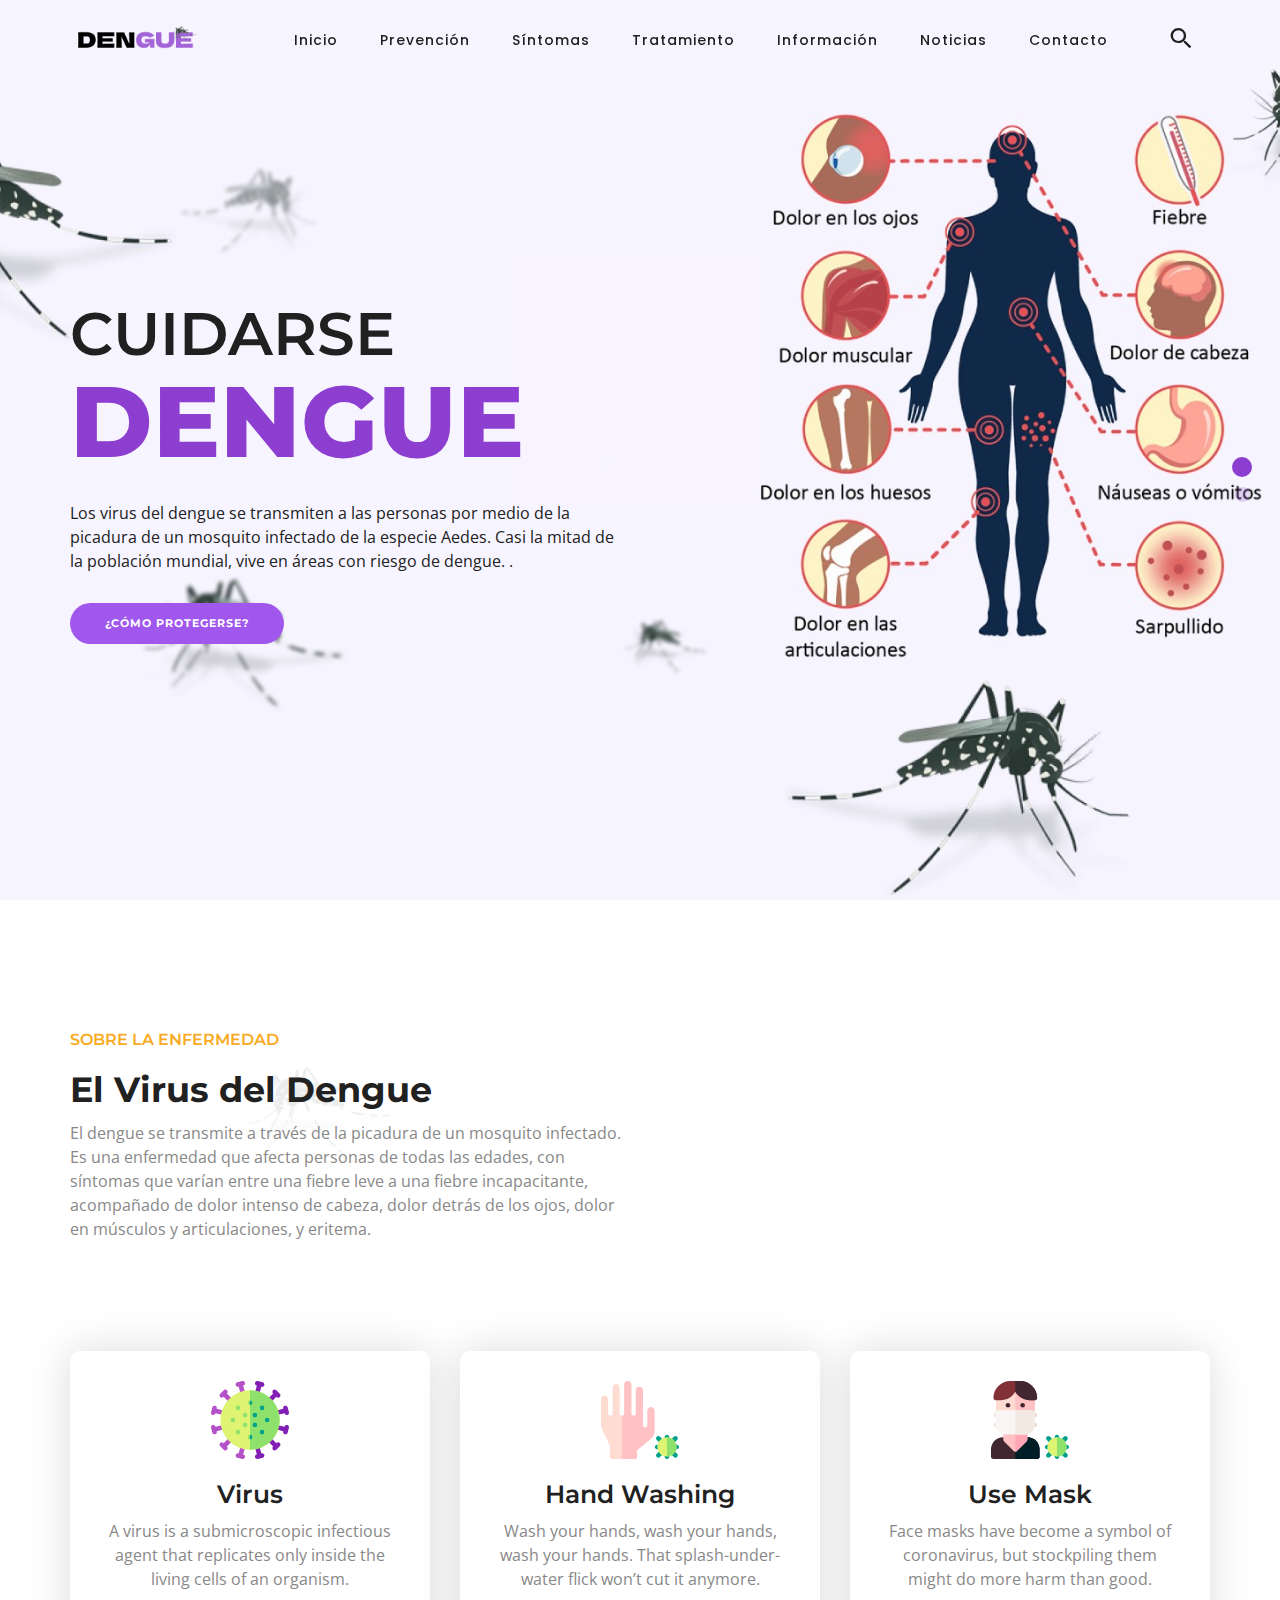
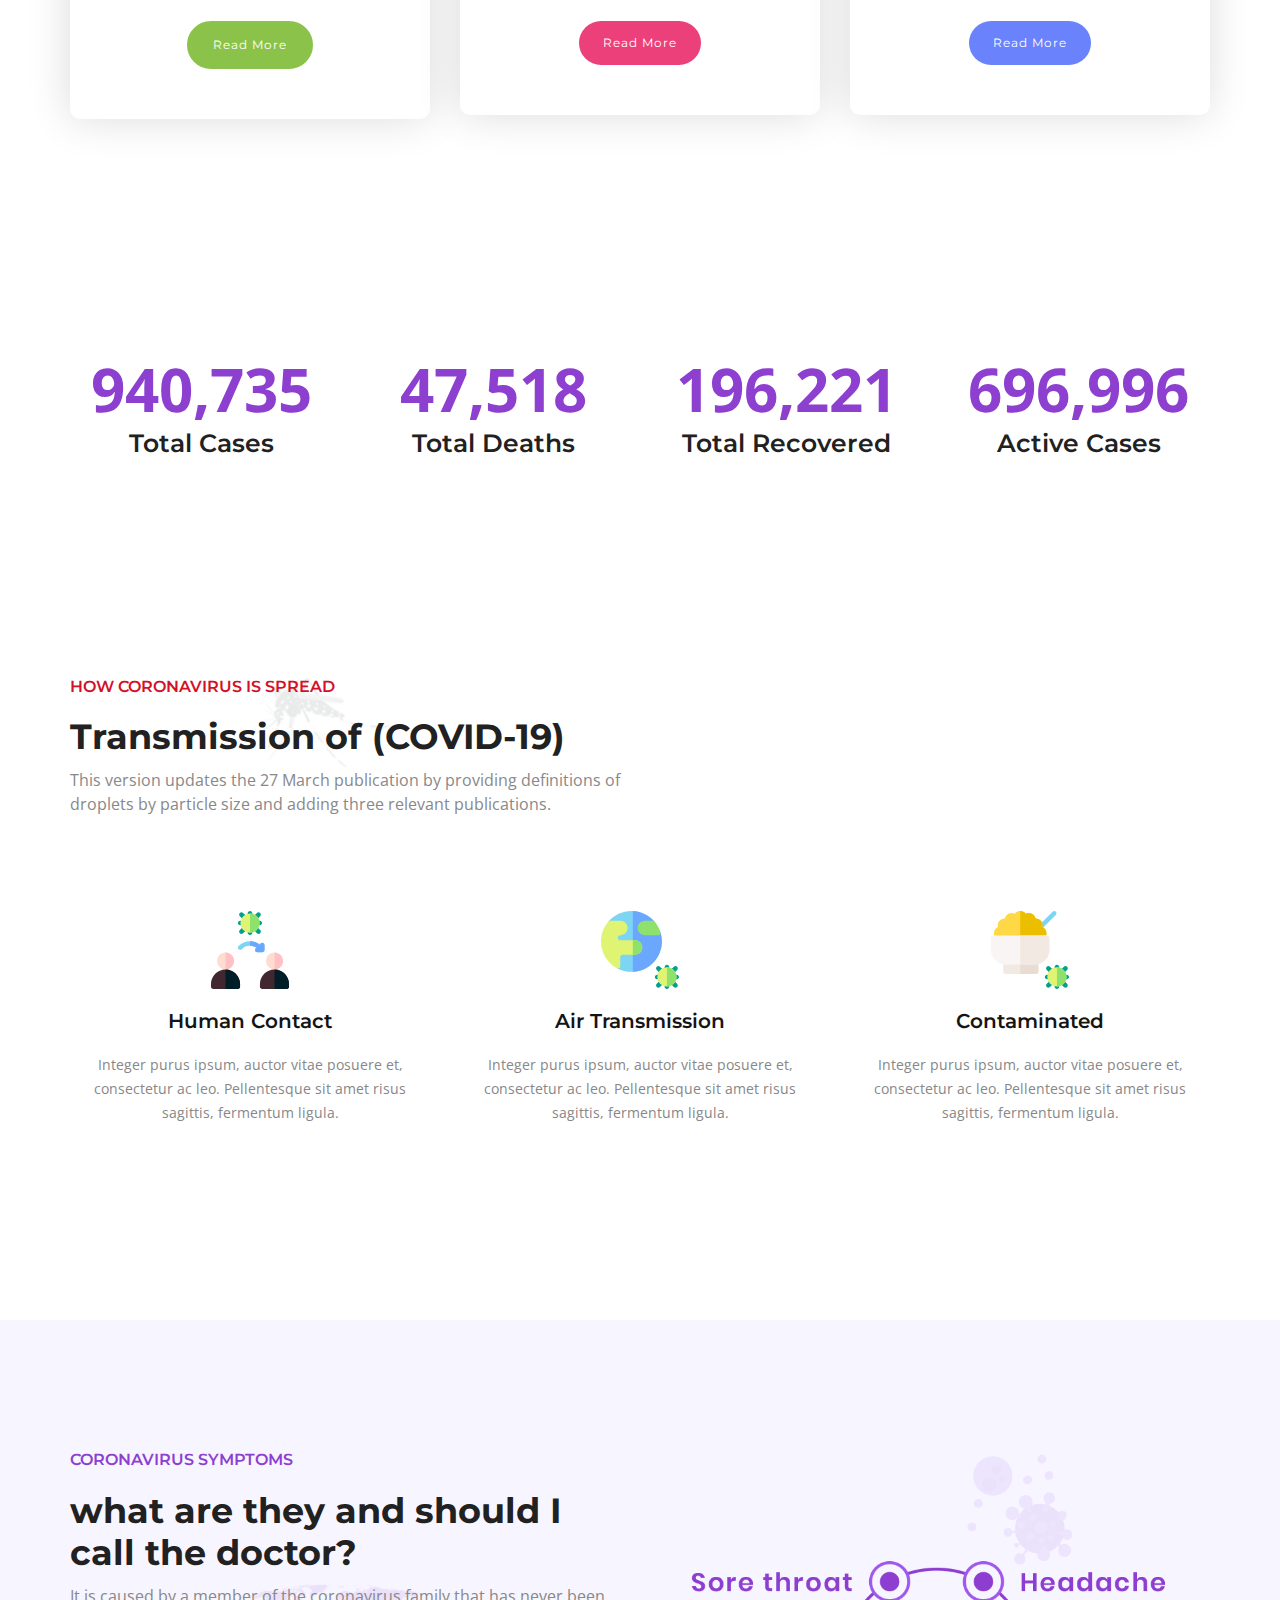
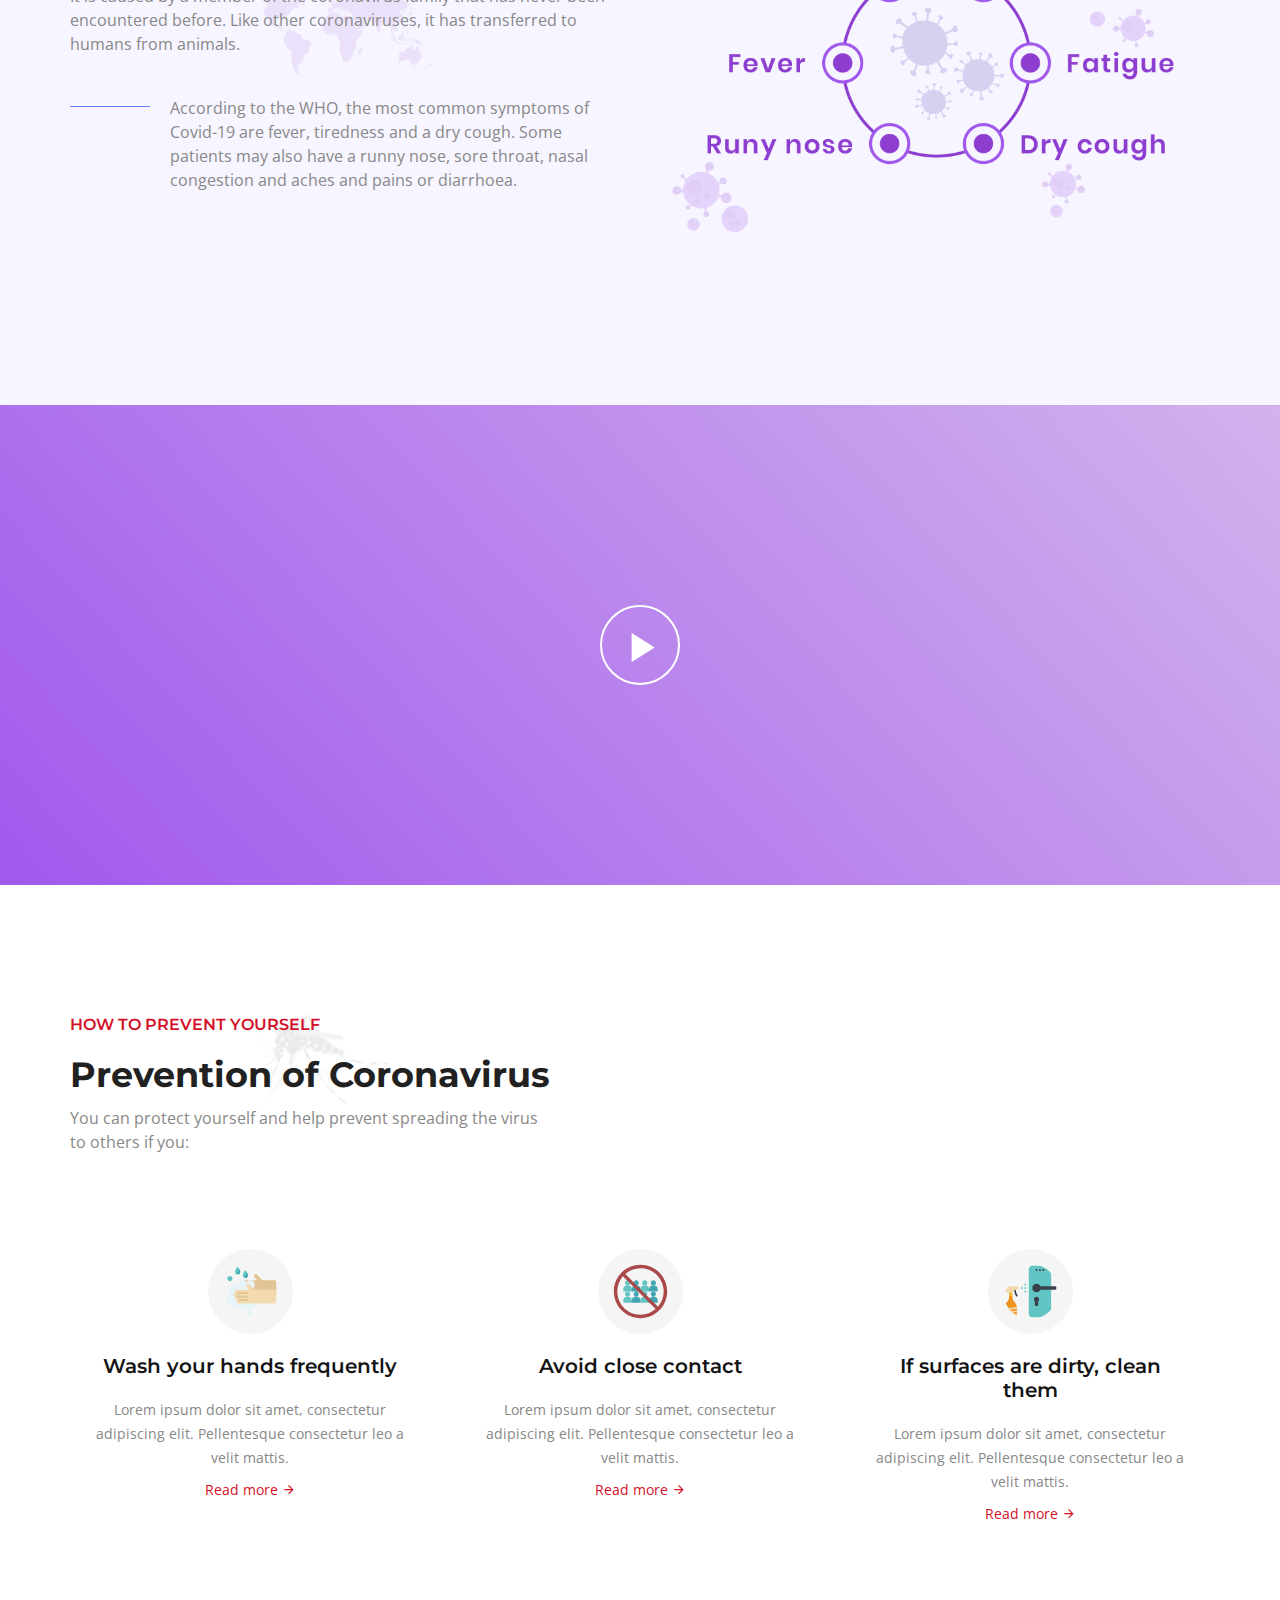
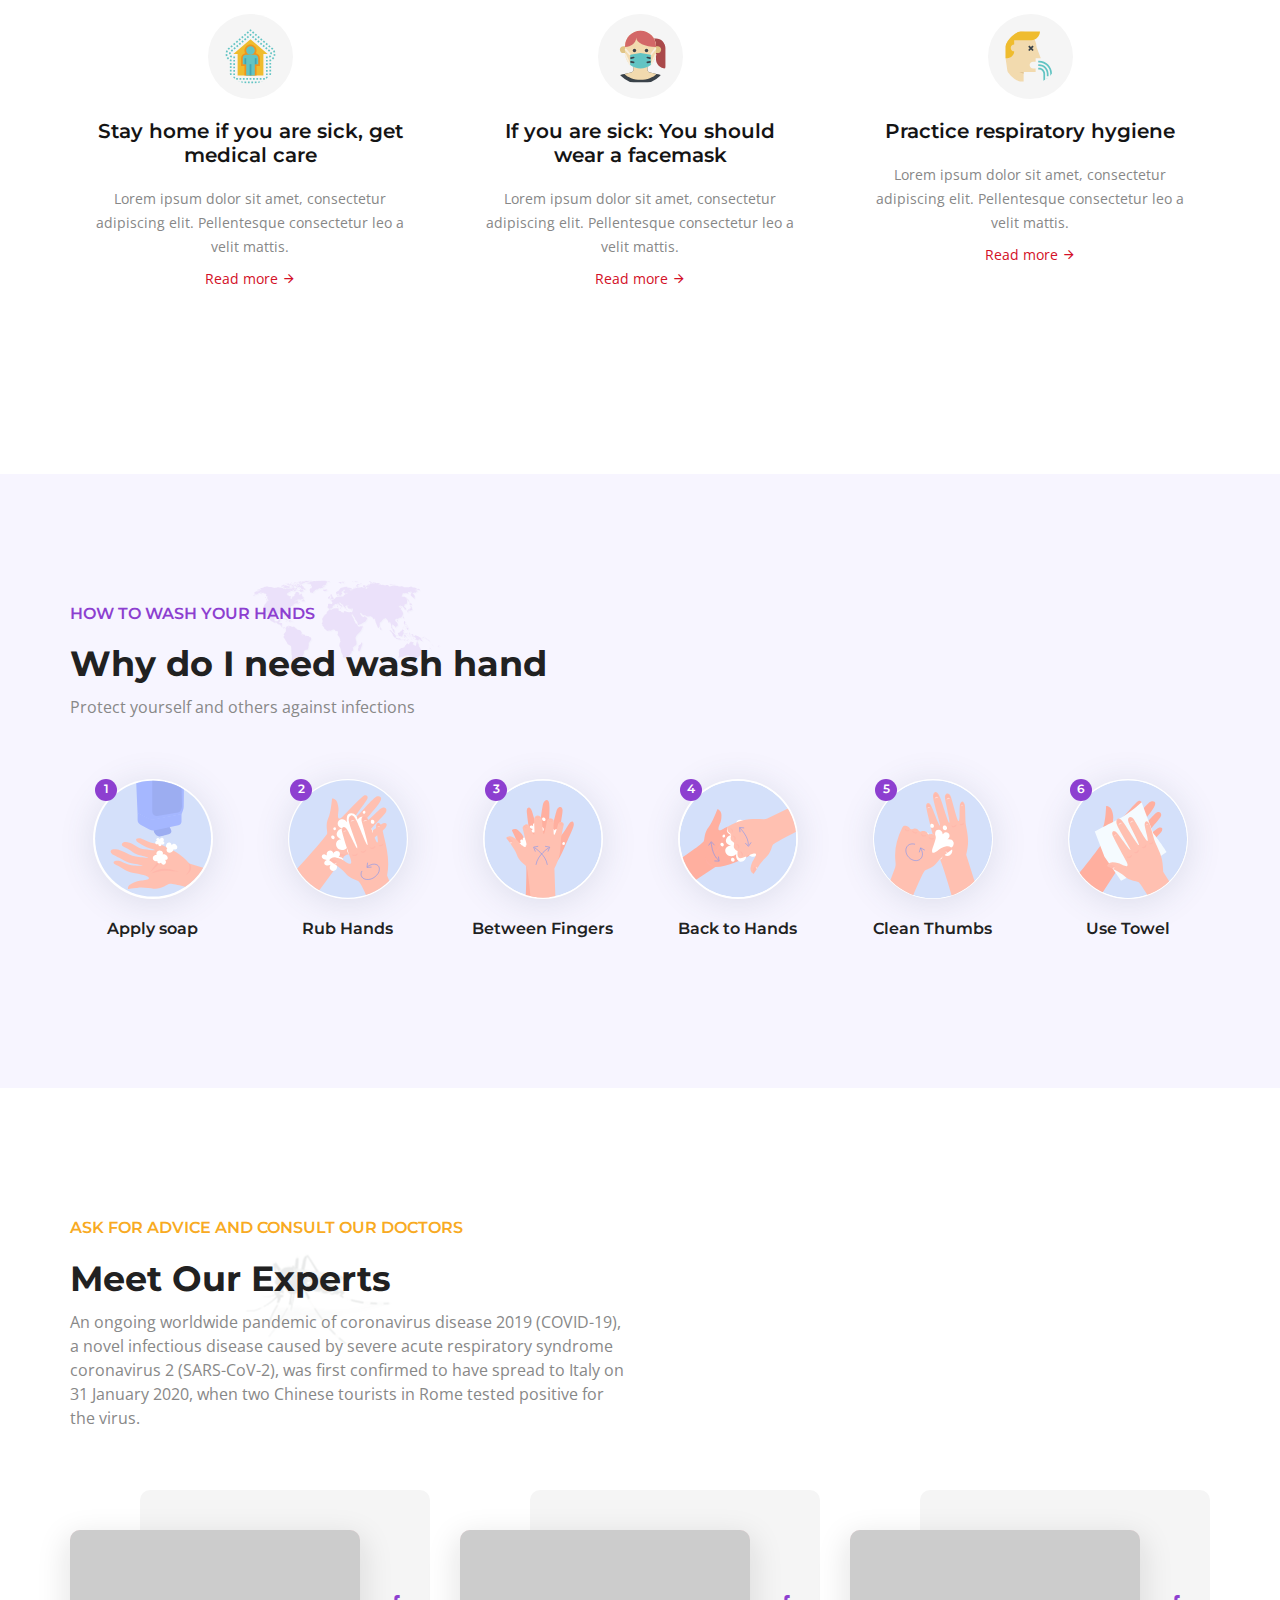
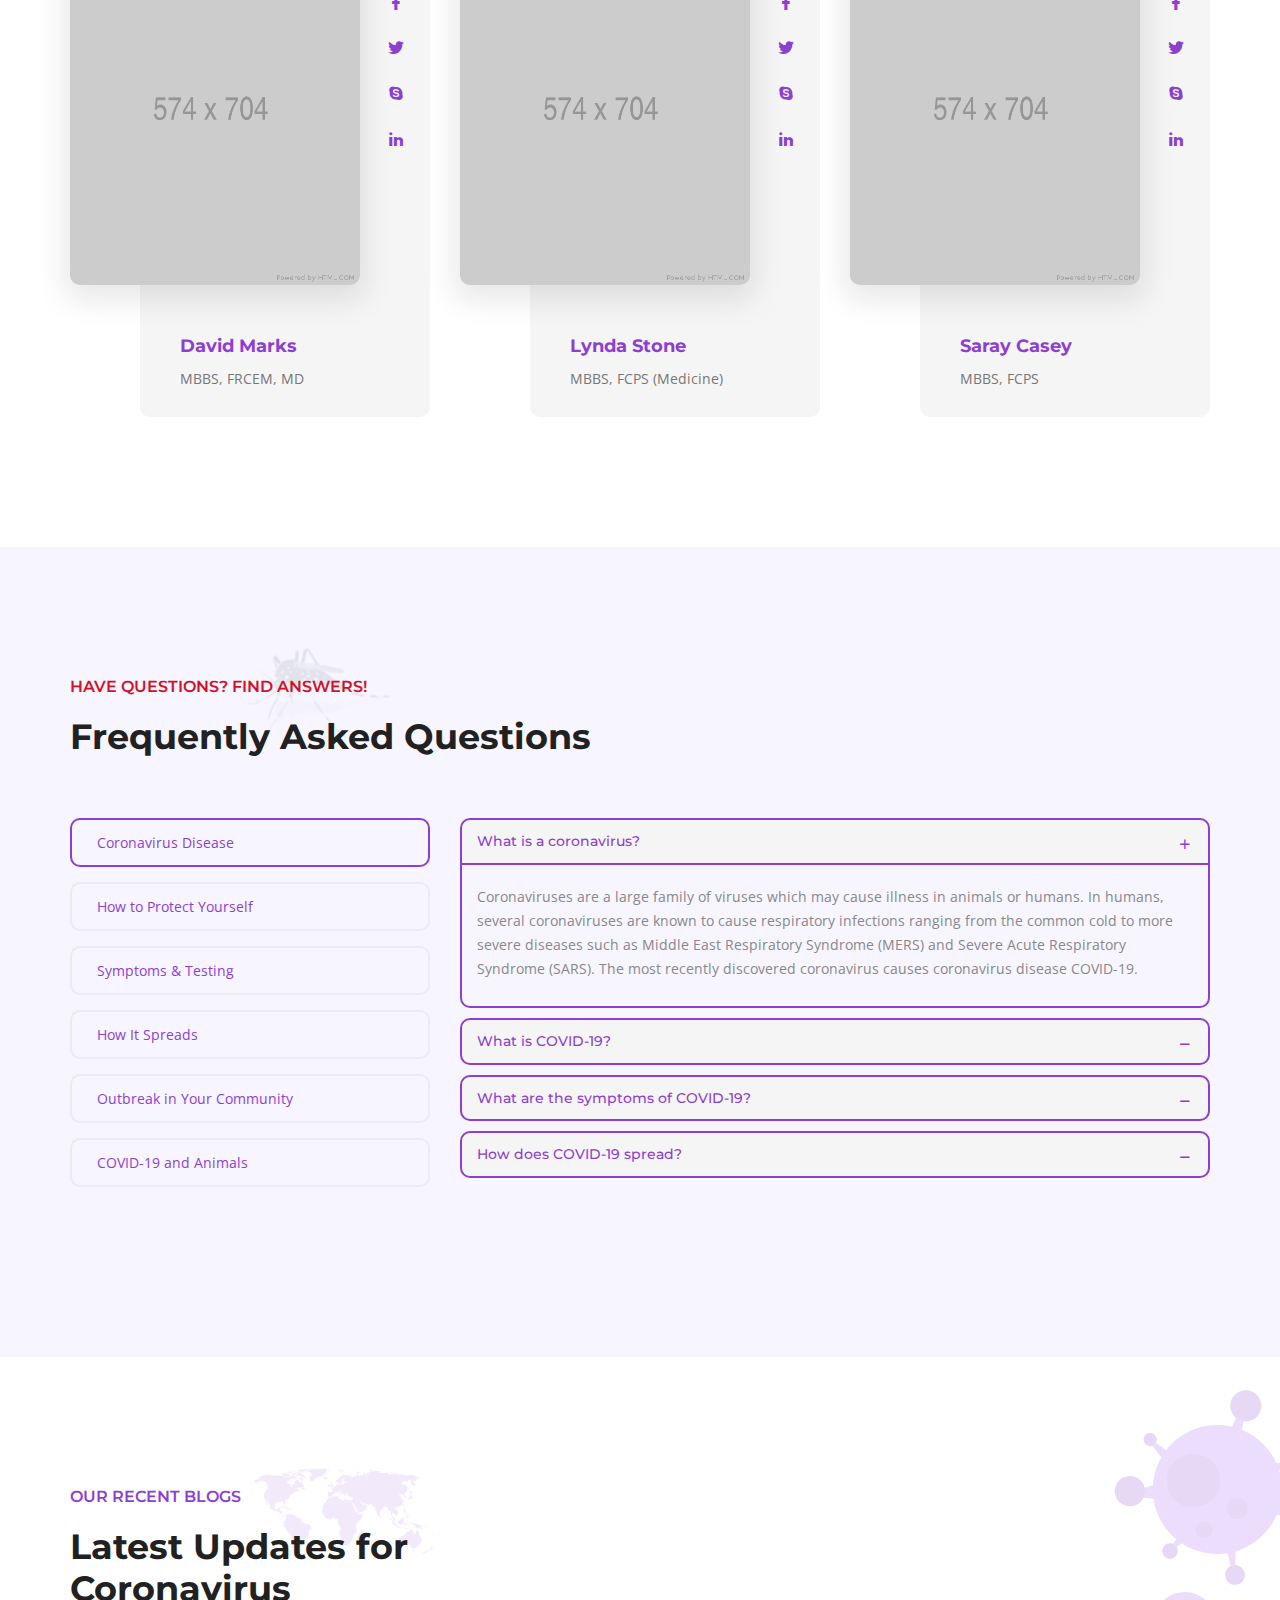
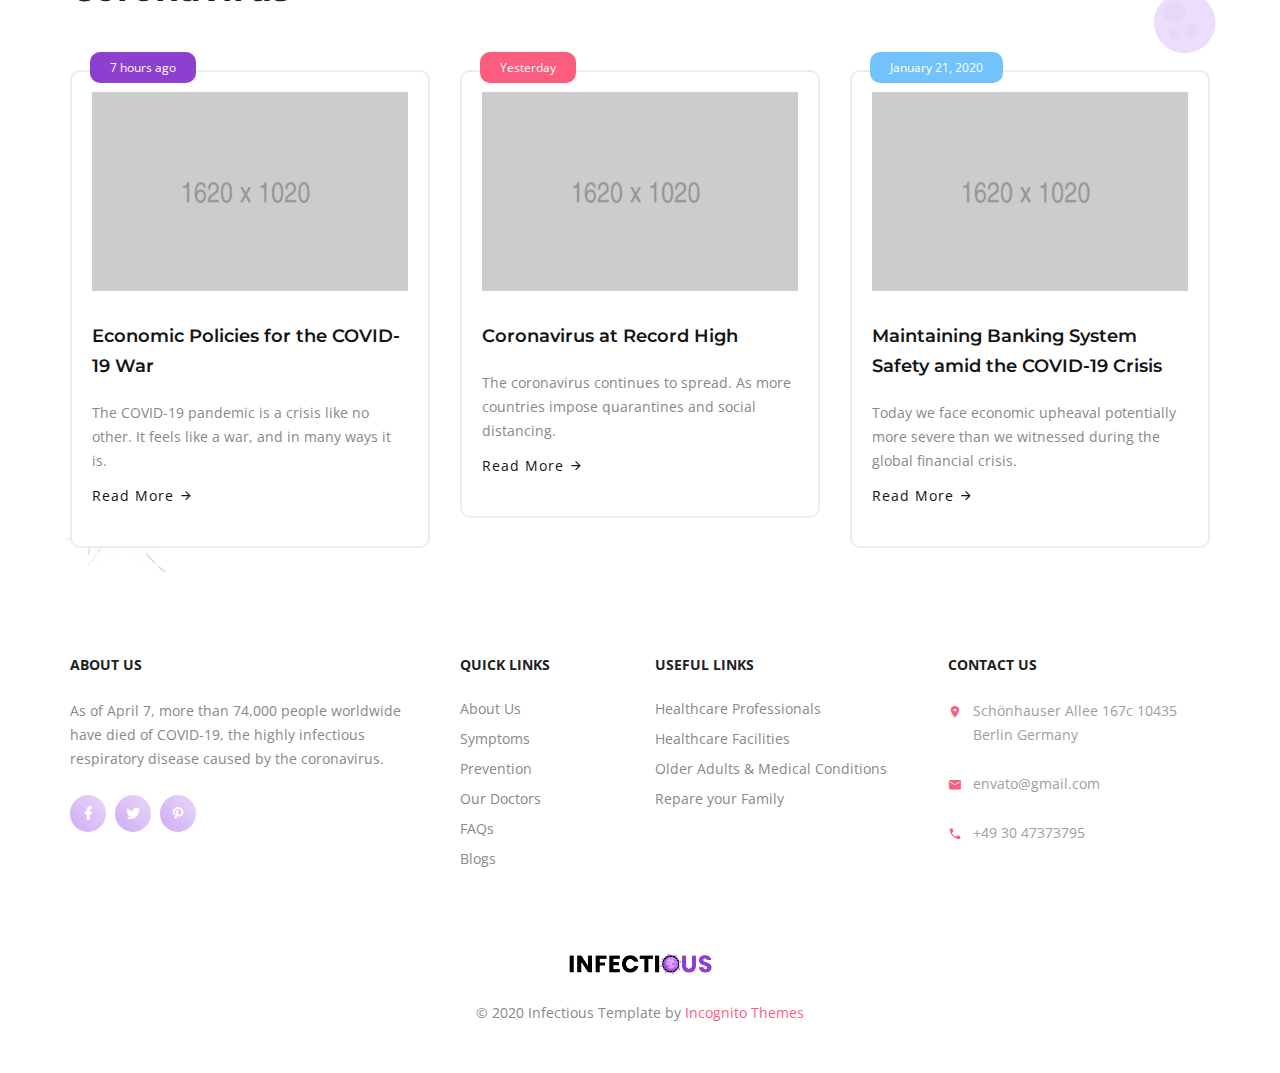
==== commit c71142b3: "actalizacion" ====
--- a/index.html
+++ b/index.html
@@ -4,7 +4,7 @@
 <meta charset="utf-8">
 <meta name="viewport" content="width=device-width, initial-scale=1">
 <meta http-equiv="X-UA-Compatible" content="IE=edge">
-<title>Infectious | Coronavirus (COVID 19) Medical HTML Template</title>
+<title>Dengue | Preveción y Tratamiento</title>
 
 <link rel="shortcut icon" href="assets/images/favicon.ico">
 <link rel="stylesheet" href="assets/css/master.css">
@@ -29,7 +29,7 @@
     <div class="fullscreen-search-overlay" id="search-overlay"> <a href="#" class="fullscreen-close" id="fullscreen-close-button"><i class="mdi mdi-close"></i></a>
       <div id="fullscreen-search-wrapper">
         <form method="get" id="fullscreen-searchform">
-          <input type="text" value="" placeholder="Type and hit Enter..." id="fullscreen-search-input" class="search-bar-top">
+          <input type="text" name="buscar" value="" placeholder="Buscar..." id="fullscreen-search-input" class="search-bar-top">
           <i class="fullscreen-search-icon mdi mdi-magnify">
           <input value="" type="submit">
           </i>
@@ -50,20 +50,20 @@
       <!--=== Start Header Navigation ===-->
       <div class="navbar-header">
         <button type="button" class="navbar-toggle" data-toggle="collapse" data-target="#navbar-menu"> <i class="mdi mdi-menu"></i> </button>
-        <div class="logo"> <a href="index.html"> <img class="logo logo-display" src="assets/images/logo-black.png" alt=""> <img class="logo logo-scrolled" src="assets/images/logo-black.png" alt=""> </a> </div>
+        <div class="logo"> <a href="index.html"> <img class="logo logo-display" src="assets/images/logo.png" alt=""> <img class="logo logo-scrolled" src="assets/images/logo.png" alt=""> </a> </div>
       </div>
       <!--=== End Header Navigation ===-->
 
       <!--=== Collect the nav links, forms, and other content for toggling ===-->
       <div class="collapse navbar-collapse" id="navbar-menu">
         <ul class="nav navbar-nav navbar-right" data-in="fadeIn" data-out="fadeOut">
-          <li><a class="page-scroll" href="#home">Home</a></li>
-          <li><a class="page-scroll" href="#about">About Us</a></li>
-          <li><a class="page-scroll" href="#symptom">Symptoms</a></li>
-          <li><a class="page-scroll" href="#prevention">Prevention</a></li>
-          <li><a class="page-scroll" href="#doctor">Our Doctors</a></li>
-          <li><a class="page-scroll" href="#faqs">FAQs</a></li>
-          <li><a class="page-scroll" href="#blog">Blogs</a></li>
+          <li><a class="page-scroll" href="index.html">Inicio</a></li>
+          <li><a class="page-scroll" href="prevencion.html">Prevención</a></li>
+          <li><a class="page-scroll" href="sintomas.html">Síntomas</a></li>
+          <li><a class="page-scroll" href="tratamiento.html">Tratamiento</a></li>
+          <li><a class="page-scroll" href="informacion.html">Información</a></li>
+          <li><a class="page-scroll" href="noticias.html">Noticias</a></li>
+          <li><a class="page-scroll" href="contacto.html">Contacto</a></li>
         </ul>
       </div>
       <!--=== /.navbar-collapse ===-->
@@ -76,16 +76,16 @@
   <section class="home-slider" id="home">
     <div class="default-slider slick">
       <div class="slide">
-        <div class="slide-img parallax-effect" style="background:url(assets/images/slides/home-bg-1.jpg) center center / cover scroll no-repeat;"></div>
+        <div class="slide-img parallax-effect" style="background:url(assets/images/slides/bg-slider.jpg) center center / cover scroll no-repeat;"></div>
         <div class="hero-text-wrap">
           <div class="hero-text">
             <div class="container">
               <div class="row">
                 <div class="col-md-6">
-                  <h3 class="upper-case dark-color font-600">Infectious</h3>
-                  <h1 class="upper-case font-800 default-color">Covid 19</h1>
-                  <p class="dark-color">Coronavirus disease (COVID-19) is an infectious disease caused by a new virus. The disease causes respiratory illness (like the flu) with symptoms such as a cough, fever, and in more severe cases, difficulty breathing.</p>
-                  <p class="text-left mt-30"><a class="btn btn-color btn-circle btn-md">How to Protect</a> </p>
+                  <h3 class="upper-case dark-color font-600">Cuidarse</h3>
+                  <h1 class="upper-case font-800 default-color">DENGUE</h1>
+                  <p class="dark-color">Los virus del dengue se transmiten a las personas por medio de la picadura de un mosquito infectado de la especie Aedes. Casi la mitad de la población mundial, vive en áreas con riesgo de dengue. .</p>
+                  <p class="text-left mt-30"><a class="btn btn-color btn-circle btn-md" href="prevencion.html">¿Cómo Protegerse?</a> </p>
                 </div>
               </div>
             </div>
@@ -99,10 +99,10 @@
             <div class="container">
               <div class="row">
                 <div class="col-md-7">
-                  <h3 class="upper-case dark-color font-600">Stay Home</h3>
-                  <h1 class="upper-case font-800 green-color">Stay Safe</h1>
-                  <p class="dark-color">Italy reported 683 new deaths in the coronavirus pandemic, bringing its total to 7,503. Spain, meanwhile, recorded more than 700 deaths over the past 24 hours.</p>
-                  <p class="text-left mt-30"><a class="btn btn-green btn-circle btn-md">About Virus</a> </p>
+                  <h3 class="upper-case dark-color font-600">Recomendaciones</h3>
+                  <h1 class="upper-case font-800 green-color">PREVENIR</h1>
+                  <p class="dark-color">Cambiar frecuentemente el agua de los bebederos de animales y de los floreros. Tapar los recipientes con agua, eliminar la basura acumulada en patios y áreas al aire libre, eliminar llantas o almacenamiento en sitios cerrados.</p>
+                  <p class="text-left mt-30"><a class="btn btn-green btn-circle btn-md" href="informacion.html">Sobre el Virus</a> </p>
                 </div>
               </div>
             </div>
@@ -119,9 +119,9 @@
   	<div class="container">
   		<div class="row">
   			<div class="col-md-6 heading-style-one box-title-two text-left">
-  				<h6 class="yellow-color text-uppercase">About the Disease</h6>
-  				<h2><span class="font-700">Coronavirus (COVID-19)</h2>
-          <p>An ongoing worldwide pandemic of coronavirus disease 2019 (COVID-19), a novel infectious disease caused by severe acute respiratory syndrome coronavirus 2 (SARS-CoV-2), was first confirmed to have spread to Italy on 31 January 2020, when two Chinese tourists in Rome tested positive for the virus.</p>
+  				<h6 class="yellow-color text-uppercase">SOBRE LA ENFERMEDAD</h6>
+  				<h2><span class="font-700">El Virus del Dengue</h2>
+          <p>El dengue se transmite a través de la picadura de un mosquito infectado. Es una enfermedad que afecta personas de todas las edades, con síntomas que varían entre una fiebre leve a una fiebre incapacitante, acompañado de dolor intenso de cabeza, dolor detrás de los ojos, dolor en músculos y articulaciones, y eritema.</p>
   			</div>
   		</div>
 
--- a/assets/css/master.css
+++ b/assets/css/master.css
@@ -1131,11 +1131,11 @@
 	transform: translate(-50%, -120%);
 	-webkit-transform: translate(-50%, -120%);
 	-moz-transform: translate(-50%, -120%);
-	background: url(../images/virus-2.svg) no-repeat;
+	background: url(../images/svg/mapa.svg) no-repeat;
 }
 
 .box-title-two:after, .box-title-three:after{
-	background: url(../images/virus-1.svg) no-repeat;
+	background: url(../images/dengue/mosquito.png) no-repeat;
 	transform: translate(-50%, -50%);
 	-webkit-transform: translate(-50%, -50%);
 	-moz-transform: translate(-50%, -50%);
@@ -1463,11 +1463,11 @@
 }
 
 .virus-box-1 {
-	left: -4%;
+	left: 5%;
 	bottom:-23%;
 	width: 276px;
 	height: 276px;
-	background: url(../images/virus-box-1.svg) no-repeat;
+	background: url(../images/dengue/mosquito.png) no-repeat;
 }
 
 .virus-box-2 {
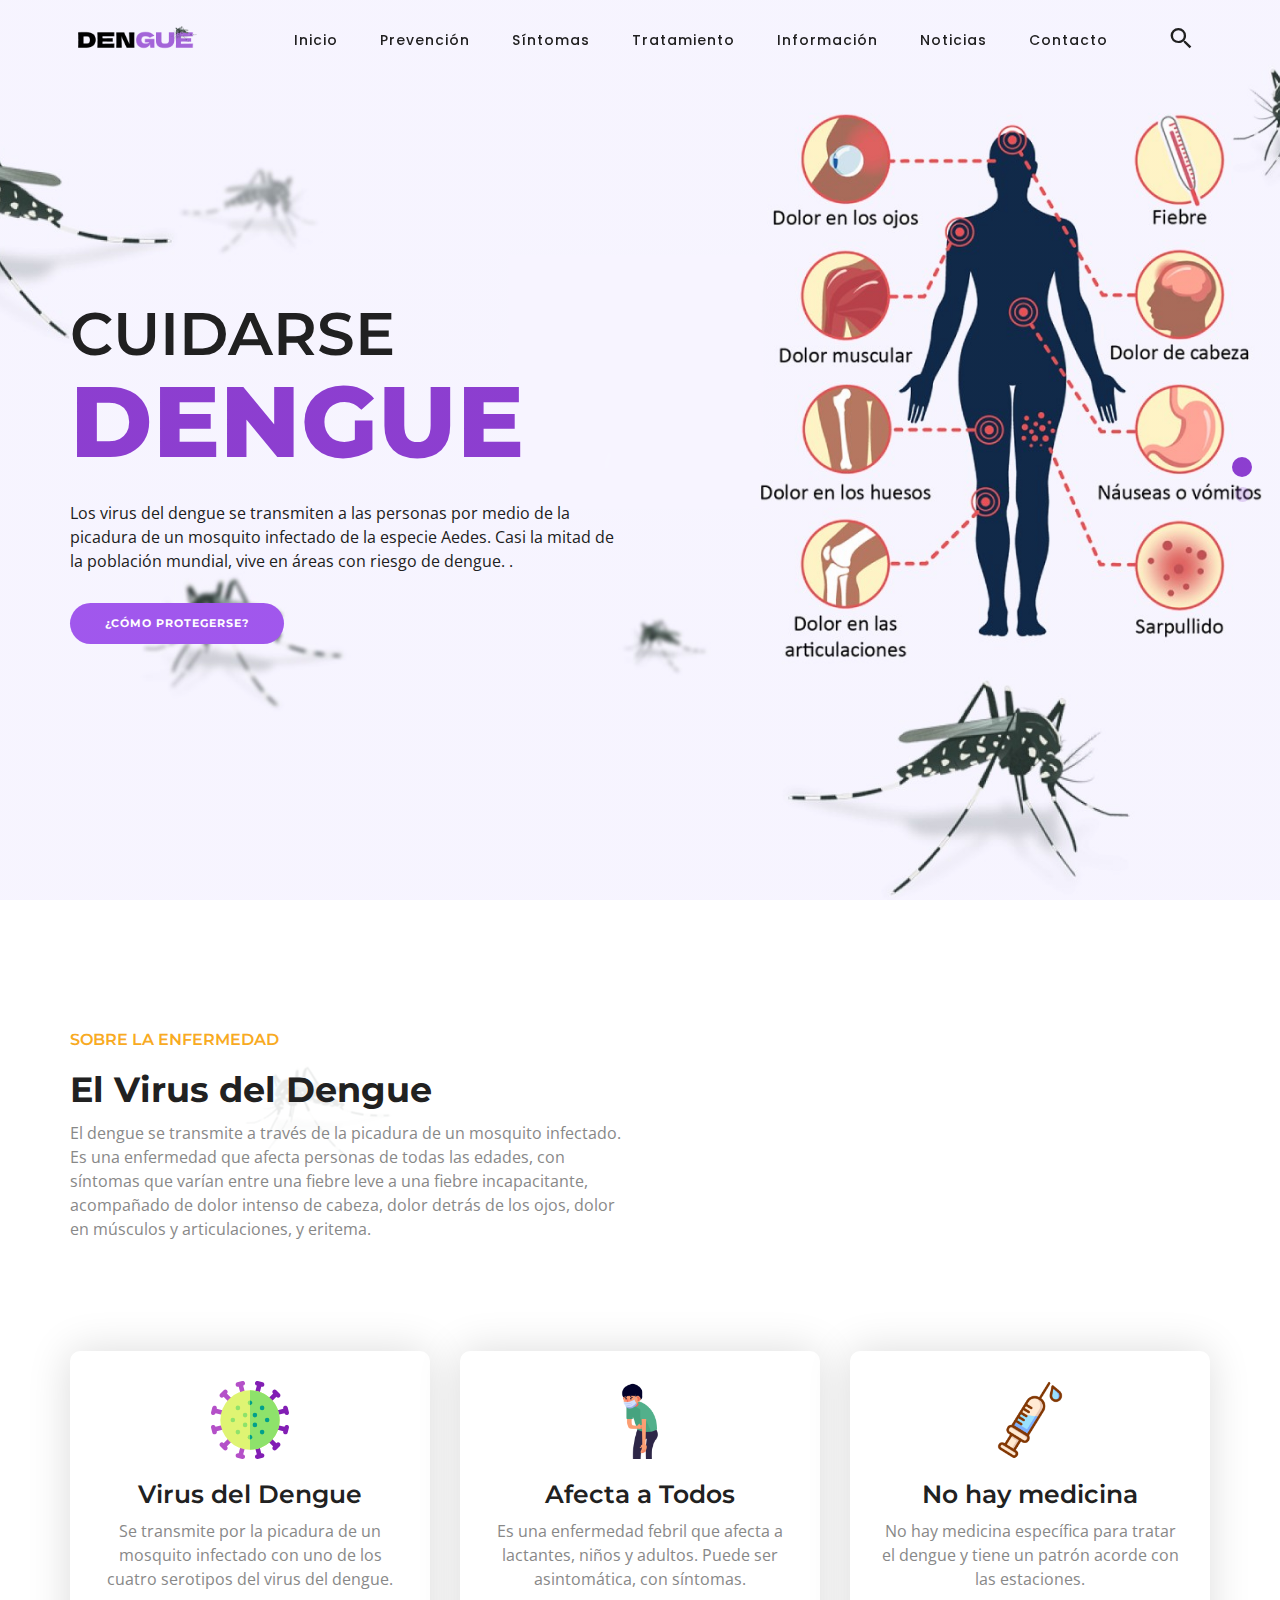
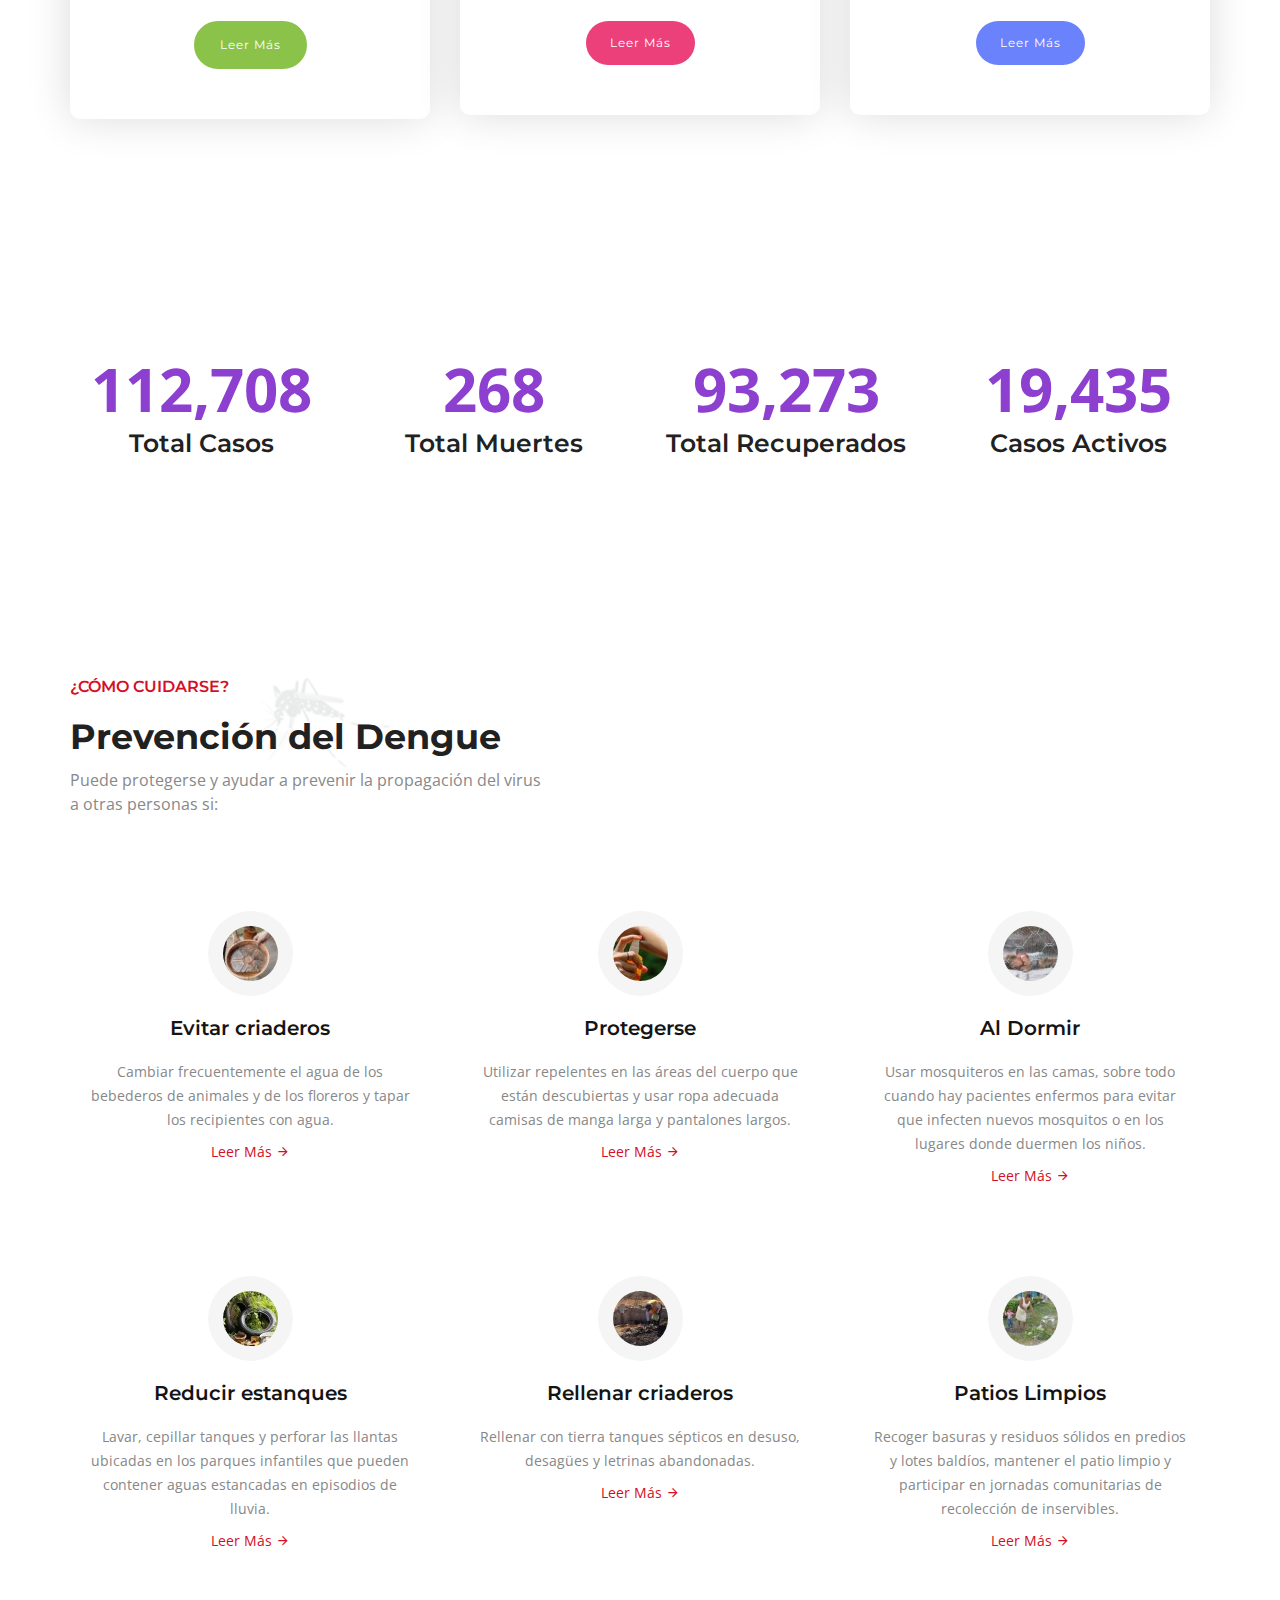
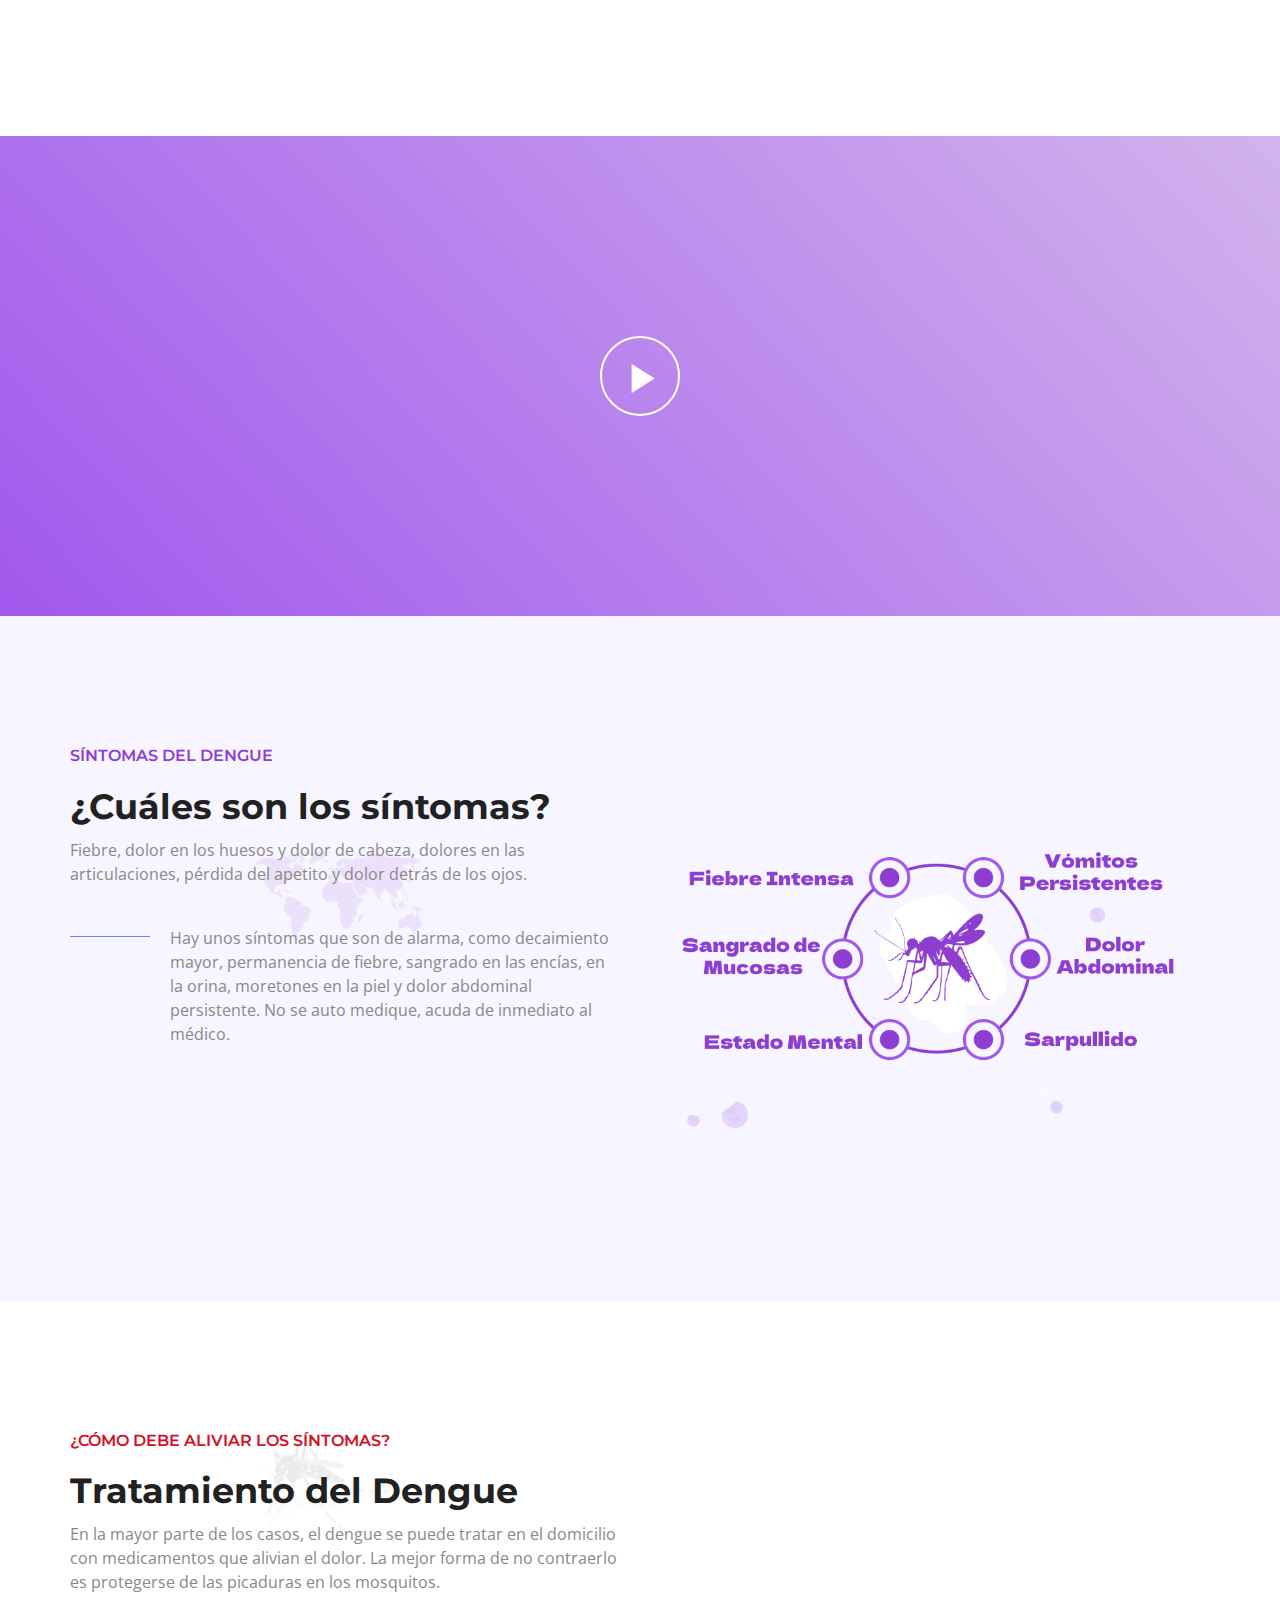
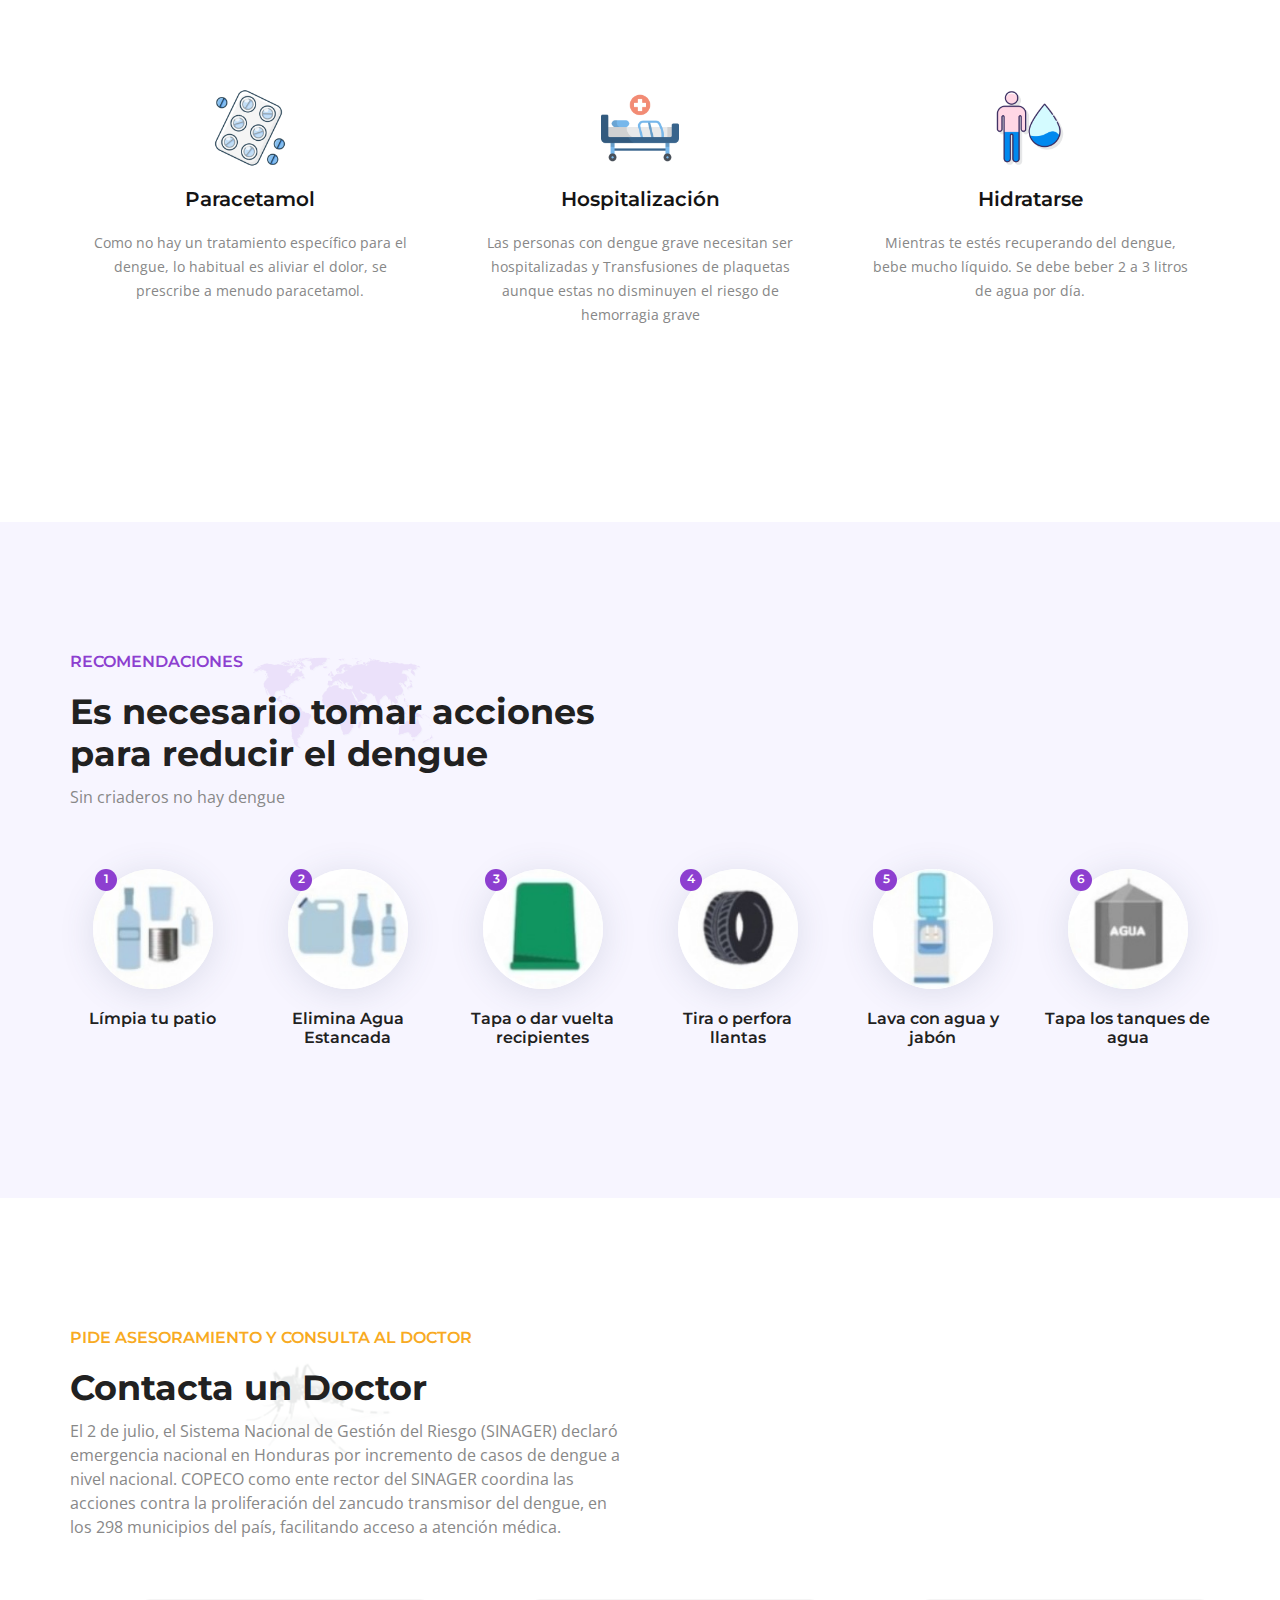
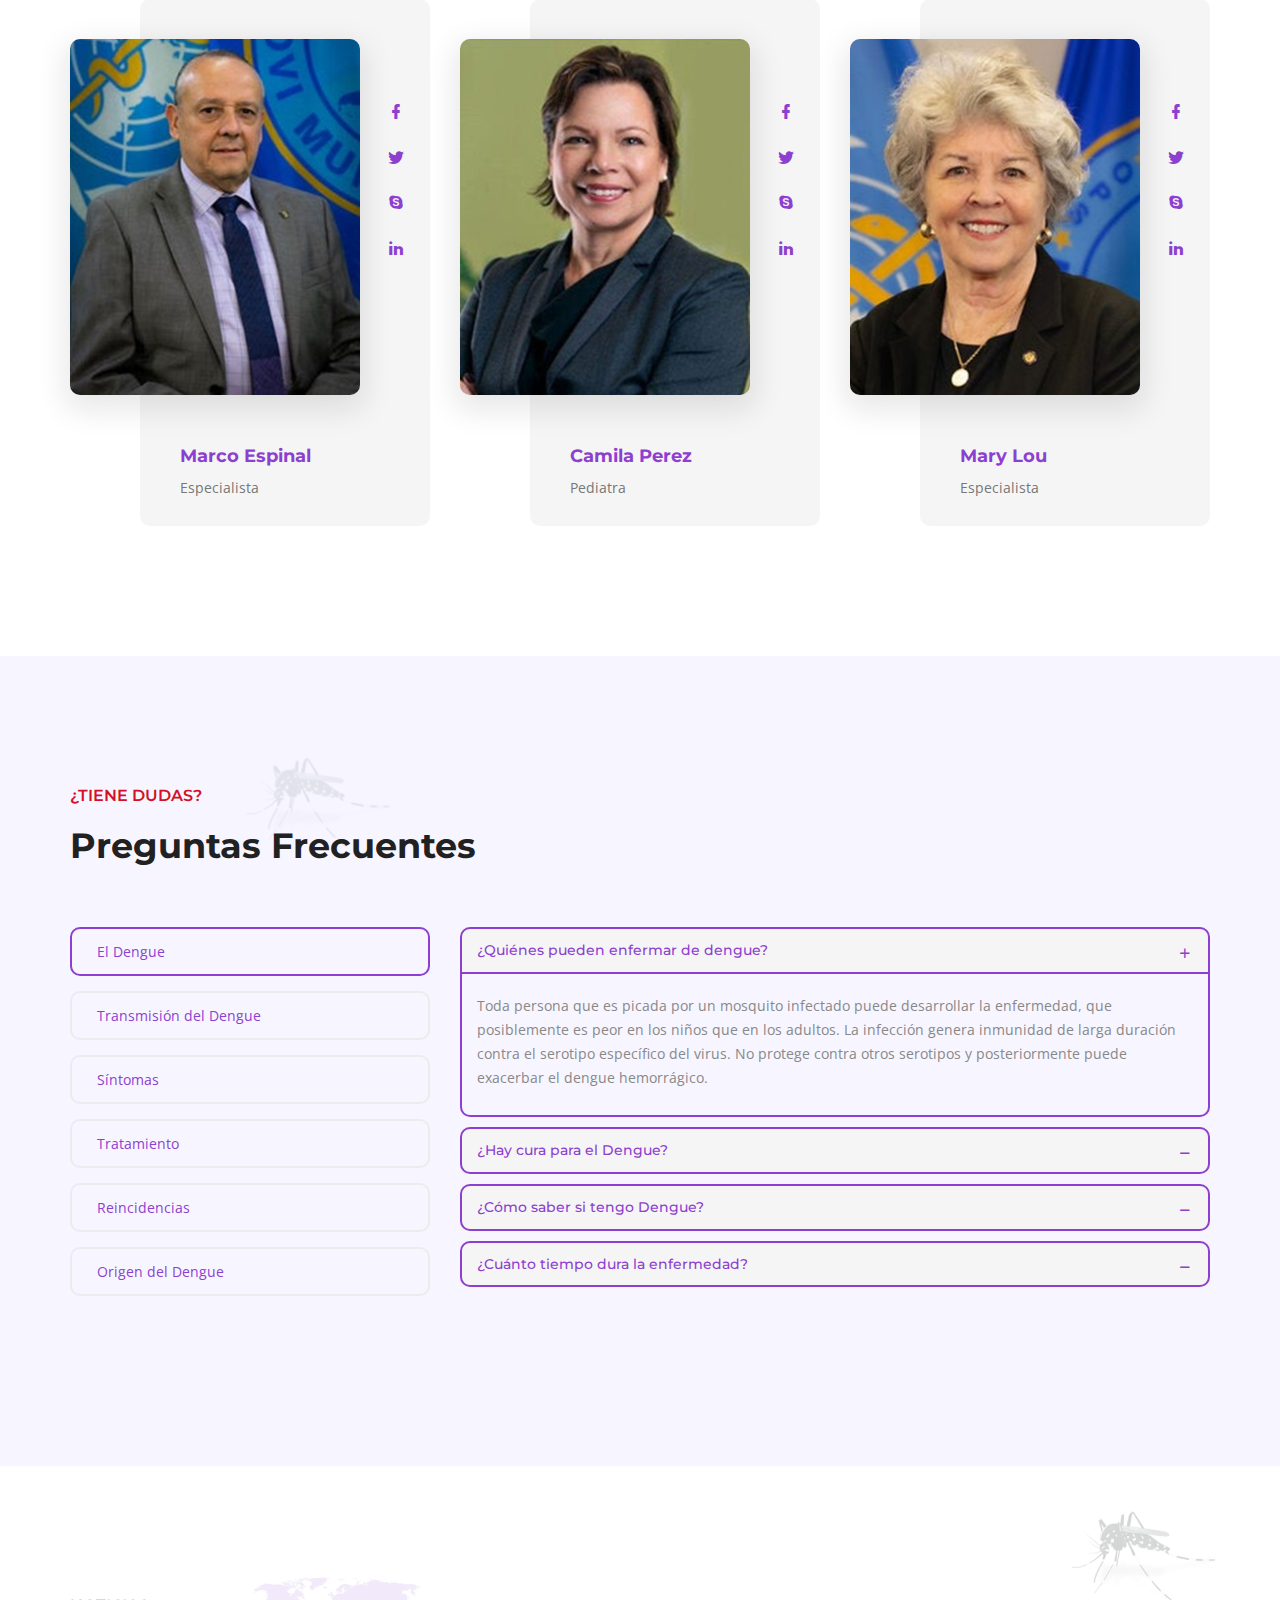
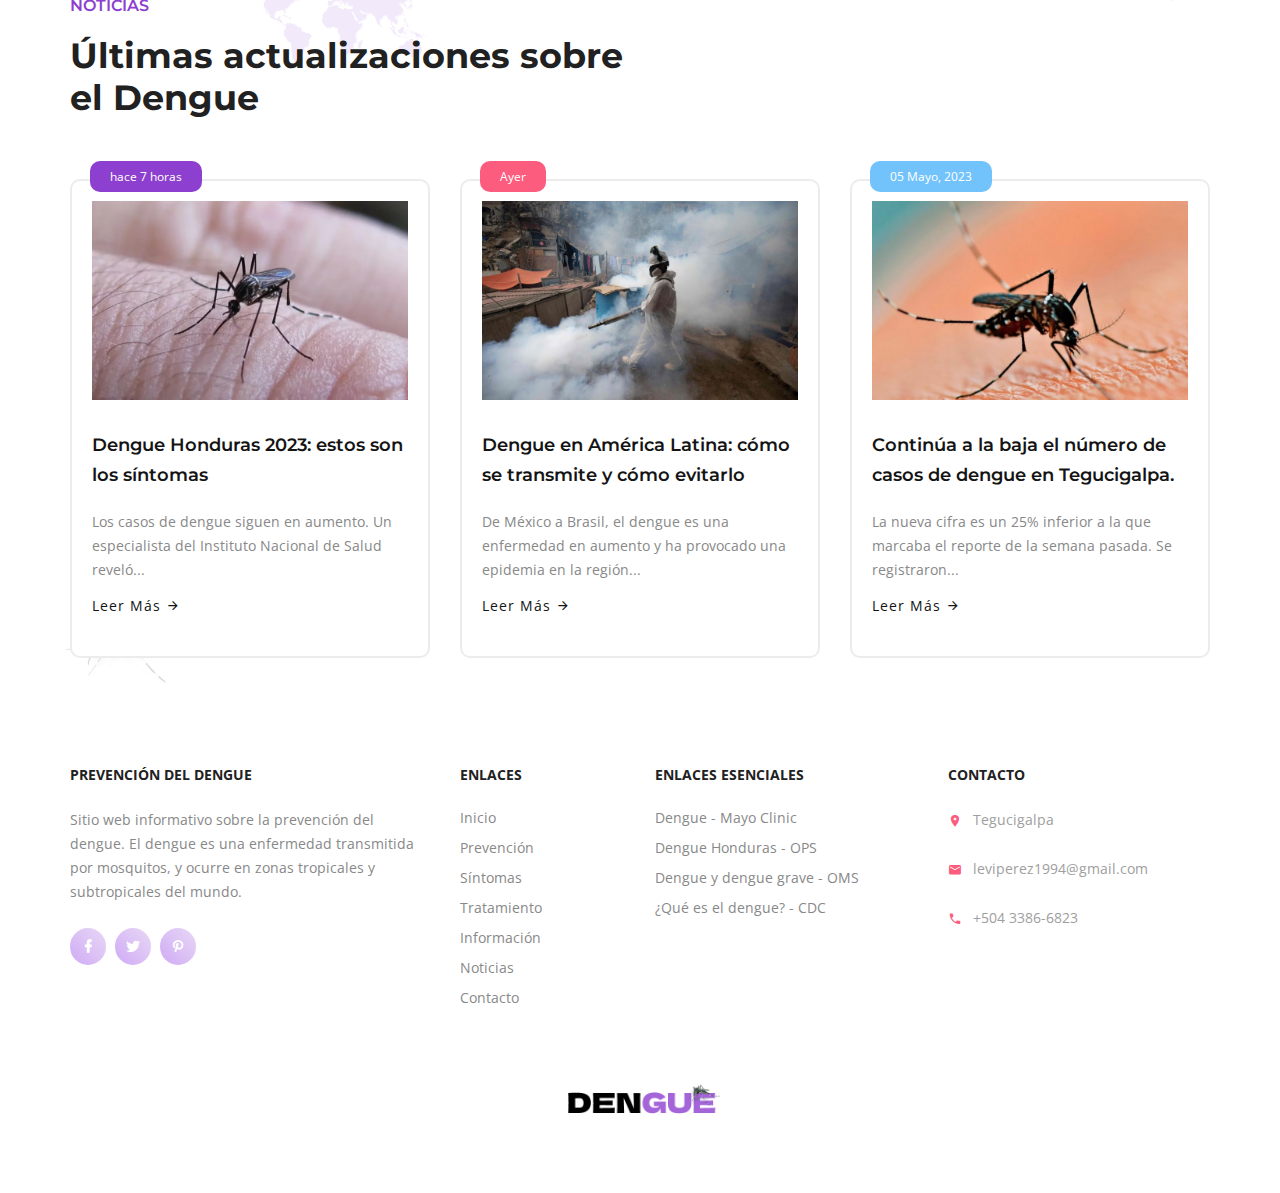
==== commit ba9456f2: "Actualizacion" ====
--- a/index.html
+++ b/index.html
@@ -1,5 +1,5 @@
 <!DOCTYPE html>
-<html lang="en">
+<html lang="es">
 <head>
 <meta charset="utf-8">
 <meta name="viewport" content="width=device-width, initial-scale=1">
@@ -129,30 +129,30 @@
   			<div class="col-md-4">
   				<div class="feature-box text-center feature-box-rounded mb-20">
   					<i class="virus-icon img-icon"></i>
-  					<h3 class="font-600">Virus</h3>
-  					<p>A virus is a submicroscopic infectious agent that replicates only inside the living cells of an organism.</p>
+  					<h3 class="font-600">Virus del Dengue</h3>
+  					<p>Se transmite por la picadura de un mosquito infectado con uno de los cuatro serotipos del virus del dengue.</p>
 					<p class="mt-30">
-						<a class="btn btn-green btn-sm btn-circle">Read More</a>
+						<a class="btn btn-green btn-sm btn-circle" href="prevencion.html">Leer Más</a>
 					</p>
   				</div>
   			</div>
   			<div class="col-md-4">
   				<div class="feature-box text-center feature-box-rounded mb-20">
-  					<i class="hand-icon img-icon"></i>
-  					<h3 class="font-600">Hand Washing</h3>
-  					<p>Wash your hands, wash your hands, wash your hands. That splash-under-water flick won’t cut it anymore.</p>
+  					<i class="enfermo-icono img-icon"></i>
+  					<h3 class="font-600">Afecta a Todos</h3>
+  					<p>Es una enfermedad febril que afecta a lactantes, niños y adultos. Puede ser asintomática, con síntomas.</p>
 					<p class="mt-30">
-						<a class="btn btn-pink btn-sm btn-circle">Read More</a>
+						<a class="btn btn-pink btn-sm btn-circle" href="sintomas.html">Leer Más</a>
 					</p>
   				</div>
   			</div>
   			<div class="col-md-4">
   				<div class="feature-box text-center feature-box-rounded">
-  					<i class="mask-icon img-icon"></i>
-  					<h3 class="font-600">Use Mask</h3>
-  					<p>Face masks have become a symbol of coronavirus, but stockpiling them might do more harm than good.</p>
+  					<i class="medicina-icono img-icon"></i>
+  					<h3 class="font-600">No hay medicina</h3>
+  					<p>No hay medicina específica para tratar el dengue y tiene un patrón acorde con las estaciones.</p>
 					<p class="mt-30">
-						<a class="btn btn-purple btn-sm btn-circle">Read More</a>
+						<a class="btn btn-purple btn-sm btn-circle" href="tratamiento.html">Leer Más</a>
 					</p>
   				</div>
   			</div>
@@ -162,31 +162,31 @@
   <!--=== Welcome End ===-->
 
   <!--=== Counter Start ===-->
-  <section class="parallax-bg fixed-bg pt-70 pb-70" data-stellar-background-ratio="0.2" style="background-image: url(assets/images/background/pattern-parallax.jpg);">
+  <section class="parallax-bg fixed-bg pt-70 pb-70" data-stellar-background-ratio="0.2" style="background-image: url(assets/images/background/bg.png);">
     <div class="container">
       <div class="row">
         <div class="col-md-3 col-sm-6">
           <div class="counter-wrap">
-            <h2><span class="counter">940,735</span></h2>
-            <h3>Total Cases</h3>
+            <h2><span class="counter">112,708</span></h2>
+            <h3>Total Casos</h3>
           </div>
         </div>
         <div class="col-md-3 col-sm-6">
           <div class="counter-wrap">
-            <h2><span class="counter">47,518</span></h2>
-            <h3>Total Deaths</h3>
+            <h2><span class="counter">268</span></h2>
+            <h3>Total Muertes</h3>
           </div>
         </div>
         <div class="col-md-3 col-sm-6">
           <div class="counter-wrap">
-            <h2><span class="counter">196,221</span></h2>
-            <h3>Total Recovered</h3>
+            <h2><span class="counter">93,273</span></h2>
+            <h3>Total Recuperados</h3>
           </div>
         </div>
         <div class="col-md-3 col-sm-6">
           <div class="counter-wrap">
-            <h2><span class="counter">696,996</span></h2>
-            <h3>Active Cases</h3>
+            <h2><span class="counter">19,435</span></h2>
+            <h3>Casos Activos</h3>
           </div>
         </div>
       </div>
@@ -194,58 +194,61 @@
   </section>
   <!--=== Counter End ===-->
 
-  <!--=== Transmission Start ===-->
-  <section>
+  <!--=== Prevention Start ===-->
+  <section id="prevention">
   	<div class="container">
   		<div class="row">
   			<div class="col-md-6 heading-style-one box-title-two text-left">
-  				<h6 class="red-color text-uppercase">How Coronavirus is Spread</h6>
-  				<h2><span class="font-700">Transmission of (COVID-19)</h2>
-          <p>This version updates the 27 March publication by providing definitions of droplets by particle size and adding three relevant publications. </p>
+  				<h6 class="red-color text-uppercase">¿Cómo cuidarse?</h6>
+  				<h2><span class="font-700">Prevención del Dengue</h2>
+          <p>Puede protegerse y ayudar a prevenir la propagación del virus<br> a otras personas si:</p>
   			</div>
   		</div>
 
       <div class="row mt-50">
-  			<div class="col-md-4 main-service-box text-center col-sm-4 feature-box">
-  				<i class="infection-icon img-icon"></i>
-  				<h4>Human Contact</h4>
-  				<p>Integer purus ipsum, auctor vitae posuere et, consectetur ac leo. Pellentesque sit amet risus sagittis, fermentum ligula.</p>
-  			</div>
-  			<div class="col-md-4 main-service-box text-center col-sm-4 feature-box">
-  				<i class="earth-icon img-icon"></i>
-  				<h4>Air Transmission</h4>
-  				<p>Integer purus ipsum, auctor vitae posuere et, consectetur ac leo. Pellentesque sit amet risus sagittis, fermentum ligula.</p>
-  			</div>
-  			<div class="col-md-4 main-service-box text-center col-sm-4 feature-box">
-  				<i class="food-icon img-icon"></i>
-  				<h4>Contaminated</h4>
-  				<p>Integer purus ipsum, auctor vitae posuere et, consectetur ac leo. Pellentesque sit amet risus sagittis, fermentum ligula.</p>
-  			</div>
+  			<div class="col-md-4 main-service-box-2 text-center col-sm-4">
+  				<i><img class="img-responsive" src="assets/images/dengue/criaderos.jpg" alt="criaderos"></i>
+  				<h4>Evitar criaderos</h4>
+  				<p>Cambiar frecuentemente el agua de los bebederos de animales y de los floreros y tapar los recipientes con agua.</p>
+          <a href="prevencion.html">Leer Más <i class="mdi mdi-arrow-right"></i></a>
+  			</div>
+        <div class="col-md-4 main-service-box-2 text-center col-sm-4">
+  				<i><img class="img-responsive" src="assets/images/dengue/repelente.jpg" alt="repelente"></i>
+  				<h4>Protegerse</h4>
+  				<p>Utilizar repelentes en las áreas del cuerpo que están descubiertas y usar ropa adecuada camisas de manga larga y pantalones largos.</p>
+          <a href="prevencion.html">Leer Más <i class="mdi mdi-arrow-right"></i></a>
+  			</div>
+        <div class="col-md-4 main-service-box-2 text-center col-sm-4">
+  				<i><img class="img-responsive" src="assets/images/dengue/mosquitero.jpg" alt="mosquitero"></i>
+  				<h4>Al Dormir</h4>
+  				<p>Usar mosquiteros en las camas, sobre todo cuando hay pacientes enfermos para evitar que infecten nuevos mosquitos o en los lugares donde duermen los niños.</p>
+          <a href="prevencion.html">Leer Más <i class="mdi mdi-arrow-right"></i></a>
+  			</div>
+
+        <div class="col-md-4 main-service-box-2 text-center col-sm-4">
+  				<i><img class="img-responsive" src="assets/images/dengue/estanques.jpg" alt="estanques"></i>
+  				<h4>Reducir estanques</h4>
+  				<p>Lavar, cepillar tanques y perforar las llantas ubicadas en los parques infantiles que pueden contener aguas estancadas en episodios de lluvia.</p>
+          <a href="prevencion.html">Leer Más <i class="mdi mdi-arrow-right"></i></a>
+  			</div>
+        <div class="col-md-4 main-service-box-2 text-center col-sm-4">
+  				<i><img class="img-responsive" src="assets/images/dengue/rellenar.jpg" alt="rellenar criaderos"></i>
+  				<h4>Rellenar criaderos</h4>
+  				<p>Rellenar con tierra tanques sépticos en desuso, desagües y letrinas abandonadas.</p>
+          <a href="prevencion.html">Leer Más <i class="mdi mdi-arrow-right"></i></a>
+  			</div>
+        <div class="col-md-4 main-service-box-2 text-center col-sm-4">
+  				<i><img class="img-responsive" src="assets/images/dengue/limpiar-patios.jpg" alt="limpiar-patios"></i>
+  				<h4>Patios Limpios</h4>
+  				<p>Recoger basuras y residuos sólidos en predios y lotes baldíos, mantener el patio limpio y participar en jornadas comunitarias de recolección de inservibles.</p>
+          <a href="prevencion.html">Leer Más <i class="mdi mdi-arrow-right"></i></a>
+  			</div>
+
   		</div>
   	</div>
   </section>
-  <!--=== Transmission End ===-->
-
-  <!--=== Symptoms Start ===-->
-  <section class="light-bg" id="symptom">
-  	<div class="container">
-  		<div class="row">
-        <div class="col-md-6 heading-style-one box-title">
-  				<h6 class="default-color text-uppercase">Coronavirus symptoms</h6>
-  				<h2><span class="font-700">what are they and should I call the doctor?</span></h2>
-          <p>It is caused by a member of the coronavirus family that has never been encountered before. Like other coronaviruses, it has transferred to humans from animals.</p>
-   				<div class="welcome-style-two mt-30">
-   					<div class="thin-border-purple thin-borders pull-left"></div>
-    					<p class="pull-left">According to the WHO, the most common symptoms of Covid-19 are fever, tiredness and a dry cough. Some patients may also have a runny nose, sore throat, nasal congestion and aches and pains or diarrhoea.</p>
-    				</div>
-  			</div>
-        <div class="col-md-6">
-  				<img class="img-responsive symptom-img" src="assets/images/symptom.png" alt="symptoms"/>
-  			</div>
-  		</div>
-  	</div>
-  </section>
-  <!--=== Symptoms End ===-->
+  <!--=== Prevention End ===-->
+
 
   <!--=== Video Start ===-->
   <section class="parallax-bg fixed-bg pt-200 pb-200" style="background-image: url(assets/images/background/parallax-bg.jpg);">
@@ -254,7 +257,7 @@
   		<div class="row">
   			<div class="col-md-2 col-md-offset-5">
   				<div class="center-layout">
-                <div class="v-align-middle"> <a class="popup-youtube" href="https://www.youtube.com/watch?v=sU3FkzUKHXU">
+                <div class="v-align-middle"> <a class="popup-youtube" href="https://www.youtube.com/watch?v=5d0ngPB6l_U">
                   <div class="play-button"><i class="eicon mdi mdi-play"></i> </div>
                   </a> </div>
               </div>
@@ -264,69 +267,71 @@
   </section>
   <!--=== Video End ===-->
 
-  <!--=== Prevention Start ===-->
-  <section id="prevention">
+
+
+
+  <!--=== Symptoms Start ===-->
+  <section class="light-bg" id="symptom">
+  	<div class="container">
+  		<div class="row">
+        <div class="col-md-6 heading-style-one box-title">
+  				<h6 class="default-color text-uppercase">Síntomas del Dengue</h6>
+  				<h2><span class="font-700">¿Cuáles son los síntomas?</span></h2>
+          <p>Fiebre, dolor en los huesos y dolor de cabeza, dolores en las articulaciones, pérdida del apetito y dolor detrás de los ojos.</p>
+   				<div class="welcome-style-two mt-30">
+   					<div class="thin-border-purple thin-borders pull-left"></div>
+    					<p class="pull-left">Hay unos síntomas que son de alarma, como decaimiento mayor, permanencia de fiebre, sangrado en las encías, en la orina, moretones en la piel y dolor abdominal persistente. No se auto medique, acuda de inmediato al médico.</p>
+    				</div>
+  			</div>
+        <div class="col-md-6">
+  				<img class="img-responsive symptom-img" src="assets/images/dengue/sintomas.png" alt="sintomas"/>
+  			</div>
+  		</div>
+  	</div>
+  </section>
+  <!--=== Symptoms End ===-->
+
+  <!--=== Transmission Start ===-->
+  <section>
   	<div class="container">
   		<div class="row">
   			<div class="col-md-6 heading-style-one box-title-two text-left">
-  				<h6 class="red-color text-uppercase">How to Prevent Yourself</h6>
-  				<h2><span class="font-700">Prevention of Coronavirus</h2>
-          <p>You can protect yourself and help prevent spreading the virus<br> to others if you:</p>
+  				<h6 class="red-color text-uppercase">¿Cómo debe aliviar los síntomas?</h6>
+  				<h2><span class="font-700">Tratamiento del Dengue</h2>
+          <p>En la mayor parte de los casos, el dengue se puede tratar en el domicilio con medicamentos que alivian el dolor. La mejor forma de no contraerlo es protegerse de las picaduras en los mosquitos.</p>
   			</div>
   		</div>
 
       <div class="row mt-50">
-  			<div class="col-md-4 main-service-box-2 text-center col-sm-4">
-  				<i><img class="img-responsive" src="assets/images/hands-washing.svg" alt="hand-washing"></i>
-  				<h4>Wash your hands frequently</h4>
-  				<p>Lorem ipsum dolor sit amet, consectetur adipiscing elit. Pellentesque consectetur leo a velit mattis.</p>
-          <a href="#.">Read more <i class="mdi mdi-arrow-right"></i></a>
-  			</div>
-        <div class="col-md-4 main-service-box-2 text-center col-sm-4">
-  				<i><img class="img-responsive" src="assets/images/avoid-contact.svg" alt="avoid-contact"></i>
-  				<h4>Avoid close contact</h4>
-  				<p>Lorem ipsum dolor sit amet, consectetur adipiscing elit. Pellentesque consectetur leo a velit mattis.</p>
-          <a href="#.">Read more <i class="mdi mdi-arrow-right"></i></a>
-  			</div>
-        <div class="col-md-4 main-service-box-2 text-center col-sm-4">
-  				<i><img class="img-responsive" src="assets/images/cleaning-door.svg" alt="cleaning-door"></i>
-  				<h4>If surfaces are dirty, clean them</h4>
-  				<p>Lorem ipsum dolor sit amet, consectetur adipiscing elit. Pellentesque consectetur leo a velit mattis.</p>
-          <a href="#.">Read more <i class="mdi mdi-arrow-right"></i></a>
-  			</div>
-
-        <div class="col-md-4 main-service-box-2 text-center col-sm-4">
-  				<i><img class="img-responsive" src="assets/images/home-stay.svg" alt="home-stay"></i>
-  				<h4>Stay home if you are sick,  get medical care</h4>
-  				<p>Lorem ipsum dolor sit amet, consectetur adipiscing elit. Pellentesque consectetur leo a velit mattis.</p>
-          <a href="#.">Read more <i class="mdi mdi-arrow-right"></i></a>
-  			</div>
-        <div class="col-md-4 main-service-box-2 text-center col-sm-4">
-  				<i><img class="img-responsive" src="assets/images/mask-wearing.svg" alt="mask-wearing"></i>
-  				<h4>If you are sick: You should wear a facemask</h4>
-  				<p>Lorem ipsum dolor sit amet, consectetur adipiscing elit. Pellentesque consectetur leo a velit mattis.</p>
-          <a href="#.">Read more <i class="mdi mdi-arrow-right"></i></a>
-  			</div>
-        <div class="col-md-4 main-service-box-2 text-center col-sm-4">
-  				<i><img class="img-responsive" src="assets/images/vomiting-nausea.svg" alt="vomiting-nausea"></i>
-  				<h4>Practice respiratory hygiene</h4>
-  				<p>Lorem ipsum dolor sit amet, consectetur adipiscing elit. Pellentesque consectetur leo a velit mattis.</p>
-          <a href="#.">Read more <i class="mdi mdi-arrow-right"></i></a>
-  			</div>
-
+  			<div class="col-md-4 main-service-box text-center col-sm-4 feature-box">
+  				<i class="paracetamol-icono img-icon"></i>
+  				<h4>Paracetamol</h4>
+  				<p>Como no hay un tratamiento específico para el dengue, lo habitual es aliviar el dolor, se prescribe a menudo paracetamol.</p>
+  			</div>
+  			<div class="col-md-4 main-service-box text-center col-sm-4 feature-box">
+  				<i class="hospitalizacion-icono img-icon"></i>
+  				<h4>Hospitalización</h4>
+  				<p>Las personas con dengue grave necesitan ser hospitalizadas y Transfusiones de plaquetas aunque estas no disminuyen el riesgo de hemorragia grave</p>
+  			</div>
+  			<div class="col-md-4 main-service-box text-center col-sm-4 feature-box">
+  				<i class="hidratarse-icono img-icon"></i>
+  				<h4>Hidratarse</h4>
+  				<p>Mientras te estés recuperando del dengue, bebe mucho líquido. Se debe beber 2 a 3 litros de agua por día.</p>
+  			</div>
   		</div>
   	</div>
   </section>
-  <!--=== Prevention End ===-->
+  <!--=== Transmission End ===-->
+
 
   <!--=== Hand Wash Start ===-->
   <section class="light-bg">
   	<div class="container">
   		<div class="row">
         <div class="col-md-6 heading-style-one box-title">
-  				<h6 class="default-color text-uppercase">How to wash your hands</h6>
-  				<h2><span class="font-700">Why do I need wash hand</span></h2>
-          <p>Protect yourself and others against infections</p>
+  				<h6 class="default-color text-uppercase">Recomendaciones</h6>
+  				<h2><span class="font-700">Es necesario tomar acciones para reducir el dengue</span></h2>
+          <p>Sin criaderos no hay dengue</p>
   			</div>
   		</div>
 
@@ -334,48 +339,48 @@
   			<div class="col-md-2 text-center col-sm-4">
           <div class="box-wrap">
             <span>1</span>
-    				<div class="img-wrp"><img class="img-responsive" src="assets/images/step-1.svg" alt="step-1"></div>
-    				<h4>Apply soap</h4>
+    				<div class="img-wrp"><img class="img-responsive" src="assets/images/recomendaciones/limpiar-patio.jpg" alt="recomendaciones-1"></div>
+    				<h4>Límpia tu patio</h4>
           </div>
   			</div>
 
         <div class="col-md-2 main-service-box-3 text-center col-sm-4">
           <div class="box-wrap">
             <span>2</span>
-    				<div class="img-wrp"><img class="img-responsive" src="assets/images/step-2.svg" alt="step-2"></div>
-    				<h4>Rub Hands</h4>
+    				<div class="img-wrp"><img class="img-responsive" src="assets/images/recomendaciones/agua-estancada.jpg" alt="recomendaciones-2"></div>
+    				<h4>Elimina Agua Estancada</h4>
           </div>
   			</div>
 
         <div class="col-md-2 main-service-box-3 text-center col-sm-4">
           <div class="box-wrap">
             <span>3</span>
-    				<div class="img-wrp"><img class="img-responsive" src="assets/images/step-3.svg" alt="step-3"></div>
-    				<h4>Between Fingers</h4>
+    				<div class="img-wrp"><img class="img-responsive" src="assets/images/recomendaciones/dar-vuelta.jpg" alt="recomendaciones-3"></div>
+    				<h4>Tapa o dar vuelta recipientes</h4>
           </div>
   			</div>
 
         <div class="col-md-2 main-service-box-3 text-center col-sm-4">
           <div class="box-wrap">
             <span>4</span>
-    				<div class="img-wrp"><img class="img-responsive" src="assets/images/step-4.svg" alt="step-4"></div>
-    				<h4>Back to Hands</h4>
+    				<div class="img-wrp"><img class="img-responsive" src="assets/images/recomendaciones/tirar-llantas.jpg" alt="recomendaciones-4"></div>
+    				<h4>Tira o perfora llantas</h4>
           </div>
   			</div>
 
         <div class="col-md-2 main-service-box-3 text-center col-sm-4">
           <div class="box-wrap">
             <span>5</span>
-    				<div class="img-wrp"><img class="img-responsive" src="assets/images/step-5.svg" alt="step-5"></div>
-    				<h4>Clean Thumbs</h4>
+    				<div class="img-wrp"><img class="img-responsive" src="assets/images/recomendaciones/lavar.jpg" alt="recomendaciones-5"></div>
+    				<h4>Lava con agua y jabón</h4>
           </div>
   			</div>
 
         <div class="col-md-2 main-service-box-3 text-center col-sm-4">
           <div class="box-wrap">
             <span>6</span>
-    				<div class="img-wrp"><img class="img-responsive" src="assets/images/step-6.svg" alt="step-6"></div>
-    				<h4>Use Towel</h4>
+    				<div class="img-wrp"><img class="img-responsive" src="assets/images/recomendaciones/tanques-de-agua.jpg" alt="recomendaciones-6"></div>
+    				<h4>Tapa los tanques de agua</h4>
           </div>
   			</div>
 
@@ -389,9 +394,9 @@
   	<div class="container">
   		<div class="row">
   			<div class="col-md-6 heading-style-one box-title-two text-left">
-  				<h6 class="yellow-color text-uppercase">Ask for advice and consult our doctors</h6>
-  				<h2><span class="font-700">Meet Our Experts</h2>
-          <p>An ongoing worldwide pandemic of coronavirus disease 2019 (COVID-19), a novel infectious disease caused by severe acute respiratory syndrome coronavirus 2 (SARS-CoV-2), was first confirmed to have spread to Italy on 31 January 2020, when two Chinese tourists in Rome tested positive for the virus.</p>
+  				<h6 class="yellow-color text-uppercase">PIDE ASESORAMIENTO Y CONSULTA AL DOCTOR</h6>
+  				<h2><span class="font-700">Contacta un Doctor</h2>
+          <p>El 2 de julio, el Sistema Nacional de Gestión del Riesgo (SINAGER) declaró emergencia nacional en Honduras por incremento de casos de dengue a nivel nacional. COPECO como ente rector del SINAGER coordina las acciones contra la proliferación del zancudo transmisor del dengue, en los 298 municipios del país, facilitando acceso a atención médica.</p>
   			</div>
   		</div>
 
@@ -406,11 +411,11 @@
       					<li><a href="#"><i class="mdi mdi-linkedin"></i></a></li>
       				</ul>
       				<div class="image">
-      					<a href="#"><img src="assets/images/team/team-01.png" alt="" /></a>
+      					<a href="#"><img src="assets/images/doctores/marco-espinal.jpg" alt="doctor marco-espinal" /></a>
       				</div>
       				<div class="lower-content">
-      					<h3><a href="#">David Marks</a></h3>
-      					<div class="designation">MBBS, FRCEM, MD</div>
+      					<h3><a href="#">Marco Espinal</a></h3>
+      					<div class="designation">Especialista</div>
       				</div>
       			</div>
       		</div>
@@ -425,11 +430,11 @@
       					<li><a href="#"><i class="mdi mdi-linkedin"></i></a></li>
       				</ul>
       				<div class="image">
-      					<a href="#"><img src="assets/images/team/team-02.png" alt="" /></a>
+      					<a href="#"><img src="assets/images/doctores/camila-perez.jpg" alt="Doctora Camila Perez" /></a>
       				</div>
       				<div class="lower-content">
-      					<h3><a href="#">Lynda Stone</a></h3>
-      					<div class="designation">MBBS, FCPS (Medicine)</div>
+      					<h3><a href="#">Camila Perez</a></h3>
+      					<div class="designation">Pediatra</div>
       				</div>
       			</div>
       		</div>
@@ -444,11 +449,11 @@
       					<li><a href="#"><i class="mdi mdi-linkedin"></i></a></li>
       				</ul>
       				<div class="image">
-      					<a href="#"><img src="assets/images/team/team-03.png" alt="" /></a>
+      					<a href="#"><img src="assets/images/doctores/mary-lou.jpg" alt="Doctora Mary Lou" /></a>
       				</div>
       				<div class="lower-content">
-      					<h3><a href="#">Saray Casey</a></h3>
-      					<div class="designation">MBBS, FCPS</div>
+      					<h3><a href="#">Mary Lou</a></h3>
+      					<div class="designation">Especialista</div>
       				</div>
       			</div>
       		</div>
@@ -463,8 +468,8 @@
   	<div class="container">
   		<div class="row">
   			<div class="col-md-6 heading-style-one box-title-two text-left">
-  				<h6 class="red-color text-uppercase">Have questions? Find answers!</h6>
-  				<h2><span class="font-700">Frequently Asked Questions</h2>
+  				<h6 class="red-color text-uppercase">¿TIENE DUDAS?</h6>
+  				<h2><span class="font-700">Preguntas Frecuentes</h2>
   			</div>
   		</div>
       <div class="tabs-style-03">
@@ -473,12 +478,12 @@
             <div class="col-lg-4">
               <!--== Nav tabs ==-->
               <ul class="nav nav-tabs text-center" role="tablist">
-                <li role="presentation" class="active"><a href="#disease" role="tab" data-toggle="tab">Coronavirus Disease</a></li>
-                <li role="presentation"><a href="#protect" role="tab" data-toggle="tab">How to Protect Yourself</a></li>
-                <li role="presentation"><a href="#symtom" role="tab" data-toggle="tab">Symptoms & Testing</a></li>
-                <li role="presentation"><a href="#spread" role="tab" data-toggle="tab">How It Spreads</a></li>
-                <li role="presentation"><a href="#outbreak" role="tab" data-toggle="tab">Outbreak in Your Community</a></li>
-                <li role="presentation"><a href="#animal" role="tab" data-toggle="tab">COVID-19 and Animals</a></li>
+                <li role="presentation" class="active"><a href="#disease" role="tab" data-toggle="tab">El Dengue</a></li>
+                <li role="presentation"><a href="#protect" role="tab" data-toggle="tab">Transmisión del Dengue</a></li>
+                <li role="presentation"><a href="#symtom" role="tab" data-toggle="tab">Síntomas</a></li>
+                <li role="presentation"><a href="#spread" role="tab" data-toggle="tab">Tratamiento</a></li>
+                <li role="presentation"><a href="#outbreak" role="tab" data-toggle="tab">Reincidencias</a></li>
+                <li role="presentation"><a href="#animal" role="tab" data-toggle="tab">Origen del Dengue</a></li>
               </ul>
             </div>
             <div class="col-lg-8">
@@ -488,34 +493,34 @@
                   <div class="panel-group accordion-color" id="accordion">
                     <div class="panel panel-default">
                       <div class="panel-heading">
-                        <h3 class="panel-title"> <a data-toggle="collapse" data-parent="#accordion" href="#collapseOne"> What is a coronavirus? </a> </h3>
+                        <h3 class="panel-title"> <a data-toggle="collapse" data-parent="#accordion" href="#collapseOne"> ¿Quiénes pueden enfermar de dengue? </a> </h3>
                       </div>
                       <div id="collapseOne" class="panel-collapse collapse in">
-                        <div class="panel-body"><p>Coronaviruses are a large family of viruses which may cause illness in animals or humans.  In humans, several coronaviruses are known to cause respiratory infections ranging from the common cold to more severe diseases such as Middle East Respiratory Syndrome (MERS) and Severe Acute Respiratory Syndrome (SARS). The most recently discovered coronavirus causes coronavirus disease COVID-19.</p></div>
-                      </div>
-                    </div>
-                    <div class="panel panel-default">
-                      <div class="panel-heading">
-                        <h3 class="panel-title"> <a class="collapsed" data-toggle="collapse" data-parent="#accordion" href="#collapseTwo">What is COVID-19?</a> </h3>
+                        <div class="panel-body"><p>Toda persona que es picada por un mosquito infectado puede desarrollar la enfermedad, que posiblemente es peor en los niños que en los adultos. La infección genera inmunidad de larga duración contra el serotipo específico del virus. No protege contra otros serotipos y posteriormente puede exacerbar el dengue hemorrágico.</p></div>
+                      </div>
+                    </div>
+                    <div class="panel panel-default">
+                      <div class="panel-heading">
+                        <h3 class="panel-title"> <a class="collapsed" data-toggle="collapse" data-parent="#accordion" href="#collapseTwo">¿Hay cura para el Dengue?</a> </h3>
                       </div>
                       <div id="collapseTwo" class="panel-collapse collapse">
-                        <div class="panel-body"><p>COVID-19 is the infectious disease caused by the most recently discovered coronavirus. This new virus and disease were unknown before the outbreak began in Wuhan, China, in December 2019.</p></div>
-                      </div>
-                    </div>
-                    <div class="panel panel-default">
-                      <div class="panel-heading">
-                        <h3 class="panel-title"> <a class="collapsed" data-toggle="collapse" data-parent="#accordion" href="#collapseThree">What are the symptoms of COVID-19?</a> </h3>
+                        <div class="panel-body"><p>Generalmente el Dengue es una enfermedad que se cura sola. Lo importante son los cuidados que se deben tener para el paciente en la fase de enfermedad, por eso es importante que acuda a su clínica en caso de sospechar que tiene Dengue.</p></div>
+                      </div>
+                    </div>
+                    <div class="panel panel-default">
+                      <div class="panel-heading">
+                        <h3 class="panel-title"> <a class="collapsed" data-toggle="collapse" data-parent="#accordion" href="#collapseThree">¿Cómo saber si tengo Dengue?</a> </h3>
                       </div>
                       <div id="collapseThree" class="panel-collapse collapse">
-                        <div class="panel-body"><p>The most common symptoms of COVID-19 are fever, tiredness, and dry cough. Some patients may have aches and pains, nasal congestion, runny nose, sore throat or diarrhea. These symptoms are usually mild and begin gradually. Some people become infected but don’t develop any symptoms and don't feel unwell.</p></div>
-                      </div>
-                    </div>
-                    <div class="panel panel-default">
-                      <div class="panel-heading">
-                        <h3 class="panel-title"> <a class="collapsed" data-toggle="collapse" data-parent="#accordion" href="#collapseFour">How does COVID-19 spread?</a> </h3>
+                        <div class="panel-body"><p>Si presenta fiebre y habita en áreas donde hay Dengue, debe acudir a su clínica para que sea el médico quien determine si tiene Dengue.</p></div>
+                      </div>
+                    </div>
+                    <div class="panel panel-default">
+                      <div class="panel-heading">
+                        <h3 class="panel-title"> <a class="collapsed" data-toggle="collapse" data-parent="#accordion" href="#collapseFour">¿Cuánto tiempo dura la enfermedad?</a> </h3>
                       </div>
                       <div id="collapseFour" class="panel-collapse collapse">
-                        <div class="panel-body"><p>People can catch COVID-19 from others who have the virus. The disease can spread from person to person through small droplets from the nose or mouth which are spread when a person with COVID-19 coughs or exhales. These droplets land on objects and surfaces around the person.</p></div>
+                        <div class="panel-body"><p>El periodo de incubación del Dengue es de 4 a 7 días a partir del contacto con el virus, la enfermedad dura hasta 15 días.</p></div>
                       </div>
                     </div>
                   </div>
@@ -524,50 +529,22 @@
                   <div class="panel-group accordion-color" id="accordion-2">
                     <div class="panel panel-default">
                       <div class="panel-heading">
-                        <h3 class="panel-title"> <a data-toggle="collapse" data-parent="#accordion-2" href="#collapseFive"> Should I wear a mask to protect myself? </a> </h3>
+                        <h3 class="panel-title"> <a data-toggle="collapse" data-parent="#accordion-2" href="#collapseFive"> ¿Cómo se transmite el Dengue? </a> </h3>
                       </div>
                       <div id="collapseFive" class="panel-collapse collapse in">
                         <div class="panel-body">
-                          <p>Only wear a mask if you are ill with COVID-19 symptoms (especially coughing) or looking after someone who may have COVID-19. Disposable face mask can only be used once. If you are not ill or looking after someone who is ill then you are wasting a mask. There is a world-wide shortage of masks, so WHO urges people to use masks wisely.</p>
-                          <p>WHO advises rational use of medical masks to avoid unnecessary wastage of precious resources and mis-use of masks  (see Advice on the use of masks).</p>
-                          <p>The most effective ways to protect yourself and others against COVID-19 are to frequently clean your hands, cover your cough with the bend of elbow or tissue and maintain a distance of at least 1 meter (3 feet) from people who are coughing or sneezing. See basic protective measures against the new coronavirus for more information.</p>
-                        </div>
-                      </div>
-                    </div>
-                    <div class="panel panel-default">
-                      <div class="panel-heading">
-                        <h3 class="panel-title"> <a class="collapsed" data-toggle="collapse" data-parent="#accordion-2" href="#collapseSix">What can I do to protect myself and prevent the spread of disease?</a> </h3>
+                          <p>Se transmite por la picadura del mosco infectado con el virus.</p>
+                        </div>
+                      </div>
+                    </div>
+                    <div class="panel panel-default">
+                      <div class="panel-heading">
+                        <h3 class="panel-title"> <a class="collapsed" data-toggle="collapse" data-parent="#accordion-2" href="#collapseSix">¿Se puede contagiar de persona a persona?</a> </h3>
                       </div>
                       <div id="collapseSix" class="panel-collapse collapse">
                         <div class="panel-body">
-                          <h3>Protection measures for everyone</h3>
-                          <p>Stay aware of the latest information on the COVID-19 outbreak, available on the WHO website and through your national and local public health authority. Many countries around the world have seen cases of COVID-19 and several have seen outbreaks. Authorities in China and some other countries have succeeded in slowing or stopping their outbreaks. However, the situation is unpredictable so check regularly for the latest news.</p>
-                          <p>You can reduce your chances of being infected or spreading COVID-19 by taking some simple precautions:</p>
-                          <ul>
-                            <li>Regularly and thoroughly clean your hands with an alcohol-based hand rub or wash them with soap and water. Why? Washing your hands with soap and water or using alcohol-based hand rub kills viruses that may be on your hands.</li>
-                            <li>Maintain at least 1 metre (3 feet) distance between yourself and anyone who is coughing or sneezing. Why? When someone coughs or sneezes they spray small liquid droplets from their nose or mouth which may contain virus. If you are too close, you can breathe in the droplets, including the COVID-19 virus if the person coughing has the disease.</li>
-                            <li>Avoid touching eyes, nose and mouth. Why? Hands touch many surfaces and can pick up viruses. Once contaminated, hands can transfer the virus to your eyes, nose or mouth. From there, the virus can enter your body and can make you sick.</li>
-                            <li>Make sure you, and the people around you, follow good respiratory hygiene. This means covering your mouth and nose with your bent elbow or tissue when you cough or sneeze. Then dispose of the used tissue immediately. Why? Droplets spread virus. By following good respiratory hygiene you protect the people around you from viruses such as cold, flu and COVID-19.</li>
-                            <li>Stay home if you feel unwell. If you have a fever, cough and difficulty breathing, seek medical attention and call in advance. Follow the directions of your local health authority. Why? National and local authorities will have the most up to date information on the situation in your area. Calling in advance will allow your health care provider to quickly direct you to the right health facility. This will also protect you and help prevent spread of viruses and other infections.</li>
-                            <li>Keep up to date on the latest COVID-19 hotspots (cities or local areas where COVID-19 is spreading widely). If possible, avoid traveling to places &nbsp;– especially if you are an older person or have diabetes, heart or lung disease. Why? You have a higher chance of catching COVID-19 in one of these areas.</li>
-                          </ul>
-                        </div>
-                      </div>
-                    </div>
-                    <div class="panel panel-default">
-                      <div class="panel-heading">
-                        <h3 class="panel-title"> <a class="collapsed" data-toggle="collapse" data-parent="#accordion-2" href="#collapseSeven">What should people at higher risk of serious illness with COVID-19 do?</a> </h3>
-                      </div>
-                      <div id="collapseSeven" class="panel-collapse collapse">
-                        <div class="panel-body"><p>If you are at higher risk of getting very sick from COVID-19, you should: stock up on supplies; take everyday precautions to keep space between yourself and others; when you go out in public, keep away from others who are sick; limit close contact and wash your hands often; and avoid crowds, cruise travel, and non-essential travel. If there is an outbreak in your community, stay home as much as possible. Watch for symptoms and emergency signs. If you get sick, stay home and call your doctor. More information on how to prepare, what to do if you get sick, and how communities and caregivers can support those at higher risk is available on <a href="https://www.cdc.gov/coronavirus/2019-ncov/specific-groups/high-risk-complications.html" target="_blank">People at Risk for Serious Illness from COVID-19</a>.</p></div>
-                      </div>
-                    </div>
-                    <div class="panel panel-default">
-                      <div class="panel-heading">
-                        <h3 class="panel-title"> <a class="collapsed" data-toggle="collapse" data-parent="#accordion-2" href="#collapseEigth">Is it okay for me to donate blood?</a> </h3>
-                      </div>
-                      <div id="collapseEigth" class="panel-collapse collapse">
-                        <div class="panel-body"><p>In healthcare settings across the United States, donated blood is a lifesaving, essential part of caring for patients. The need for donated blood is constant, and blood centers are open and in urgent need of donations. CDC encourages people who are well to continue to donate blood if they are able, even if they are practicing social distancing because of COVID-19. CDC is supporting blood centers by providing recommendations that will keep donors and staff safe. Examples of these recommendations include spacing donor chairs 6 feet apart, thoroughly adhering to environmental cleaning practices, and encouraging donors to make donation appointments ahead of time.</p></div>
+                          <p>No, una persona enferma no contagia a otra a menos de que existan moscos en el mismo lugar que piquen a ambas personas.</p>
+                        </div>
                       </div>
                     </div>
                   </div>
@@ -576,40 +553,29 @@
                   <div class="panel-group accordion-color" id="accordion-3">
                     <div class="panel panel-default">
                       <div class="panel-heading">
-                        <h3 class="panel-title"> <a data-toggle="collapse" data-parent="#accordion-3" href="#collapseNine">What are the symptoms and complications that COVID-19 can cause?</a> </h3>
-                      </div>
-                      <div id="collapseNine" class="panel-collapse collapse in">
-                        <div class="panel-body">
-                          <p>Current symptoms reported for patients with COVID-19 have included mild to severe respiratory illness with fever<a href="https://www.cdc.gov/coronavirus/2019-ncov/symptoms-testing/symptoms.html"><sup>1</sup></a>, cough, and difficulty breathing. Read about <a href="https://www.cdc.gov/coronavirus/2019-ncov/symptoms-testing/symptoms.html" target="_blank">COVID-19 Symptoms</a>.</p>
-                        </div>
-                      </div>
-                    </div>
-                    <div class="panel panel-default">
-                      <div class="panel-heading">
-                        <h3 class="panel-title"> <a class="collapsed" data-toggle="collapse" data-parent="#accordion-3" href="#collapseTen">Should I be tested for COVID-19?</a> </h3>
+                        <h3 class="panel-title"> <a data-toggle="collapse" data-parent="#accordion-2" href="#collapseSeven">¿Cómo saber si ya he padecido Dengue?</a> </h3>
+                      </div>
+                      <div id="collapseSeven" class="panel-collapse collapse in">
+                        <div class="panel-body"><p>Puede acudir a su clínica y en caso necesario el médico le indicará si es necesario realizar estudios de laboratorio para identificar contacto previo con el virus del Dengue.</p></div>
+                      </div>
+                    </div>
+                    <div class="panel panel-default">
+                      <div class="panel-heading">
+                        <h3 class="panel-title"> <a class="collapsed" data-toggle="collapse" data-parent="#accordion-3" href="#collapseNine">¿Cómo son las hemorragias del Dengue?</a> </h3>
+                      </div>
+                      <div id="collapseNine" class="panel-collapse collapse">
+                        <div class="panel-body">
+                          <p>Pueden presentarse en cualquier región del cuerpo, como moretones o sangrados.</p>
+                        </div>
+                      </div>
+                    </div>
+                    <div class="panel panel-default">
+                      <div class="panel-heading">
+                        <h3 class="panel-title"> <a class="collapsed" data-toggle="collapse" data-parent="#accordion-3" href="#collapseTen">¿Me puedo morir de Dengue? </a> </h3>
                       </div>
                       <div id="collapseTen" class="panel-collapse collapse">
                         <div class="panel-body">
-                          <p>Not everyone needs to be tested for COVID-19. For information about testing, see <a href="https://www.cdc.gov/coronavirus/2019-ncov/symptoms-testing/testing.html" target="_blank">Testing for COVID-19</a>.</p>
-                        </div>
-                      </div>
-                    </div>
-                    <div class="panel panel-default">
-                      <div class="panel-heading">
-                        <h3 class="panel-title"> <a class="collapsed" data-toggle="collapse" data-parent="#accordion-3" href="#collapseEleven">Where can I get tested for COVID-19?</a> </h3>
-                      </div>
-                      <div id="collapseEleven" class="panel-collapse collapse">
-                        <div class="panel-body"><p>The process and locations for testing vary from place to place. Contact your state, local, tribal, or territorial department for more information, or reach out to a medical provider. State and local public health departments have received tests from CDC while medical providers are getting tests developed by commercial manufacturers. While supplies of these tests are increasing, it may still be difficult to find someplace to get tested. See <a href="https://www.cdc.gov/coronavirus/2019-ncov/symptoms-testing/testing.html" target="_blank">Testing for COVID-19</a>&nbsp;for more information.</p></div>
-                      </div>
-                    </div>
-                    <div class="panel panel-default">
-                      <div class="panel-heading">
-                        <h3 class="panel-title"> <a class="collapsed" data-toggle="collapse" data-parent="#accordion-2" href="#collapseTwelve">Can a person test negative and later test positive for COVID-19?</a> </h3>
-                      </div>
-                      <div id="collapseTwelve" class="panel-collapse collapse">
-                        <div class="panel-body">
-                          <p>Using the CDC-developed diagnostic test, a negative result means that the virus that causes COVID-19 was not found in the person’s sample. In the early stages of infection, it is possible the virus will not be detected.</p>
-                          <p>For COVID-19, a negative test result for a sample collected while a person has symptoms likely means that the COVID-19 virus is not causing their current illness.</p>
+                          <p>Si la atención médica no es recibida a tiempo, la enfermedad puede complicarse y se aumenta el riesgo de morir.</p>
                         </div>
                       </div>
                     </div>
@@ -619,43 +585,41 @@
                   <div class="panel-group accordion-color" id="accordion-4">
                     <div class="panel panel-default">
                       <div class="panel-heading">
-                        <h3 class="panel-title"> <a data-toggle="collapse" data-parent="#accordion-4" href="#collapseThirteen">What is the source of the virus?</a> </h3>
+                        <h3 class="panel-title"> <a data-toggle="collapse" data-parent="#accordion-4" href="#collapseThirteen">¿Qué medicamentos se tienen que tomar en caso de Dengue?</a> </h3>
                       </div>
                       <div id="collapseThirteen" class="panel-collapse collapse in">
                         <div class="panel-body">
-                          <p>COVID-19 is caused by a coronavirus called SARS-CoV-2. Coronaviruses are a large family of viruses that are common in people and may different species of animals, including camels, cattle, cats, and bats. &nbsp;Rarely, animal coronaviruses can infect people and then spread between people. This occurred with <a href="https://www.cdc.gov/coronavirus/mers/index.html" target="_blank">MERS-CoV</a> and <a href="https://www.cdc.gov/sars/index.html" target="_blank">SARS-CoV</a>, and now with the virus that causes COVID-19. More information about the source and spread of COVID-19 is available on the <a href="https://www.cdc.gov/coronavirus/2019-ncov/cases-updates/summary.html#emergence" target="_blank">Situation Summary: Source and Spread of the Virus</a>.</p>
-                        </div>
-                      </div>
-                    </div>
-                    <div class="panel panel-default">
-                      <div class="panel-heading">
-                        <h3 class="panel-title"> <a class="collapsed" data-toggle="collapse" data-parent="#accordion-4" href="#collapseFourteen">How does the virus spread?</a> </h3>
+                          <p>Sólo los indicados por su médico.</p>
+                        </div>
+                      </div>
+                    </div>
+                    <div class="panel panel-default">
+                      <div class="panel-heading">
+                        <h3 class="panel-title"> <a class="collapsed" data-toggle="collapse" data-parent="#accordion-4" href="#collapseFourteen">¿Puedo tomar medicinas de las que tengo en casa?</a> </h3>
                       </div>
                       <div id="collapseFourteen" class="panel-collapse collapse">
                         <div class="panel-body">
-                          <p>The virus that causes COVID-19 is thought to spread mainly from person to person, mainly through respiratory droplets produced when an infected person coughs or sneezes. These droplets can land in the mouths or noses of people who are nearby or possibly be inhaled into the lungs. Spread is more likely when people are in close contact with one another (within about 6 feet).</p>
-                          <p>COVID-19 seems to be spreading easily and sustainably in the community (“community spread”) in <a href="https://www.cdc.gov/coronavirus/2019-ncov/prevent-getting-sick/how-covid-spreads.html" target="_blank">many affected geographic areas</a>. Community spread means people have been infected with the virus in an area, including some who are not sure how or where they became infected.</p>
-                          <p>Learn what is known about the <a href="https://www.cdc.gov/coronavirus/2019-ncov/prepare/transmission.html?CDC_AA_refVal=https%3A%2F%2Fwww.cdc.gov%2Fcoronavirus%2F2019-ncov%2Fabout%2Ftransmission.html" target="_blank">spread of newly emerged coronaviruses</a>.</p>
-                        </div>
-                      </div>
-                    </div>
-                    <div class="panel panel-default">
-                      <div class="panel-heading">
-                        <h3 class="panel-title"> <a class="collapsed" data-toggle="collapse" data-parent="#accordion-4" href="#collapseFifteen">Why are we seeing a rise in cases?</a> </h3>
+                          <p>No, lo más recomendable es que acuda a su clínica para verificar qué tipo de medicamento necesita.</p>
+                        </div>
+                      </div>
+                    </div>
+                    <div class="panel panel-default">
+                      <div class="panel-heading">
+                        <h3 class="panel-title"> <a class="collapsed" data-toggle="collapse" data-parent="#accordion-4" href="#collapseFifteen">¿Por qué no puedo tomar aspirinas para el dolor de cabeza cuando tengo Dengue?</a> </h3>
                       </div>
                       <div id="collapseFifteen" class="panel-collapse collapse">
                         <div class="panel-body">
-                          <p>The <a href="https://www.cdc.gov/coronavirus/2019-ncov/cases-updates/cases-in-us.html" target="_blank">number of cases of COVID-19</a> being reported in the United States is rising due to <a href="/coronavirus/2019-ncov/cases-updates/testing-in-us.html">increased laboratory testing</a> and reporting across the country. The growing number of cases in part reflects the rapid spread of COVID-19 as many U.S. states and territories experience community spread. More detailed and accurate data will allow us to better understand and track the size and scope of the outbreak and strengthen prevention and response efforts.</p>
-                        </div>
-                      </div>
-                    </div>
-                    <div class="panel panel-default">
-                      <div class="panel-heading">
-                        <h3 class="panel-title"> <a class="collapsed" data-toggle="collapse" data-parent="#accordion-4" href="#collapseSixteen">Can I get sick with COVID-19 if it is on food?</a> </h3>
+                          <p>Porque la aspirina tiene un efecto anticoagulante (no se forman coágulos en la sangre) y en casos de DH se incrementarían las hemorragias.</p>
+                        </div>
+                      </div>
+                    </div>
+                    <div class="panel panel-default">
+                      <div class="panel-heading">
+                        <h3 class="panel-title"> <a class="collapsed" data-toggle="collapse" data-parent="#accordion-4" href="#collapseSixteen">¿Hay vacuna contra el Dengue? </a> </h3>
                       </div>
                       <div id="collapseSixteen" class="panel-collapse collapse">
                         <div class="panel-body">
-                          <p>Based on information about this novel coronavirus thus far, it seems unlikely that COVID-19 can be transmitted through food – additional investigation is needed.</p>
+                          <p>Aún no hay vacuna contra el Dengue, sin embargo, hay laboratorios que están trabajando en su elaboración.</p>
                         </div>
                       </div>
                     </div>
@@ -665,54 +629,41 @@
                   <div class="panel-group accordion-color" id="accordion-5">
                     <div class="panel panel-default">
                       <div class="panel-heading">
-                        <h3 class="panel-title"> <a data-toggle="collapse" data-parent="#accordion-5" href="#collapseSeventeen">What should I do if there is an outbreak in my community?</a> </h3>
+                        <h3 class="panel-title"> <a data-toggle="collapse" data-parent="#accordion-5" href="#collapseSeventeen">¿Te puede volver a dar Dengue?</a> </h3>
                       </div>
                       <div id="collapseSeventeen" class="panel-collapse collapse in">
                         <div class="panel-body">
-                          <p>During an outbreak, stay calm and put your preparedness plan to work. Follow the steps below:</p>
-                          <p><strong><a href="https://www.cdc.gov/coronavirus/2019-ncov/prevent-getting-sick/prevention.html" target="_blank">Protect yourself and others</a>.</strong></p>
-                          <ul>
-                          <li>Stay home if you are sick. Keep away from people who are sick. Limit close contact with others as much as possible (about 6 feet).</li>
-                          </ul>
-                          <p><strong>Put your household plan into action. </strong></p>
-                          <ul>
-                          <li><strong>Stay informed about the local COVID-19 situation</strong>. Be aware of temporary school dismissals in your area, as this may affect your household’s daily routine.</li>
-                          </ul>
-                          <ul>
-                          <li><strong>Continue practicing everyday preventive actions. </strong>Cover coughs and sneezes with a tissue and wash your hands often with soap and water for at least 20 seconds. If soap and water are not available, use a hand sanitizer that contains 60% alcohol. Clean frequently touched surfaces and objects daily using a regular household detergent and water.</li>
-                          <li><strong>Notify your workplace as soon as possible if your regular work schedule changes.</strong> Ask to work from home or take leave if you or someone in your household gets sick with <a href="https://www.cdc.gov/coronavirus/2019-ncov/about/symptoms.html" target="_blank">COVID-19 symptoms</a>, or if your child’s school is dismissed temporarily. <a href="https://www.cdc.govhttps://www.cdc.gov/coronavirus/2019-ncov/community/guidance-business-response.html" target="_blank">Learn how businesses and employers can plan for and respond to COVID-19.</a></li>
-                          <li><strong>Stay in touch with others by phone or email. </strong>If you have a chronic medical condition and live alone, ask family, friends, and health care providers to check on you during an outbreak. Stay in touch with family and friends, especially those at increased risk of developing severe illness, such as older adults and people with severe chronic medical conditions.</li>
-                          </ul>
-                        </div>
-                      </div>
-                    </div>
-                    <div class="panel panel-default">
-                      <div class="panel-heading">
-                        <h3 class="panel-title"> <a class="collapsed" data-toggle="collapse" data-parent="#accordion-5" href="#collapseEighteen">Will schools be dismissed if there is an outbreak in my community?</a> </h3>
+                          <p>Sí, recuerda que hay 4 serotipos de Dengue. Cuando un paciente se enferma por un serotipo, nunca más se vuelve a enfermar por este serotipo pero sí se puede enfermar por cualquiera de los otros 3 serotipos existentes.</p>
+                        </div>
+                      </div>
+                    </div>
+                    <div class="panel panel-default">
+                      <div class="panel-heading">
+                        <h3 class="panel-title"> <a class="collapsed" data-toggle="collapse" data-parent="#accordion-5" href="#collapseEighteen">¿Cómo se controla o se inactiva el virus? </a> </h3>
                       </div>
                       <div id="collapseEighteen" class="panel-collapse collapse">
                         <div class="panel-body">
-                          <p>Depending on the situation, public health officials may recommend community actions to reduce exposures to COVID-19, such as school dismissals. Read or watch local media sources that report school dismissals or and watch for communication from your child’s school. If schools are dismissed temporarily, discourage students and staff from gathering or socializing anywhere, like at a friend’s house, a favorite restaurant, or the local shopping mall.</p>
-                        </div>
-                      </div>
-                    </div>
-                    <div class="panel panel-default">
-                      <div class="panel-heading">
-                        <h3 class="panel-title"> <a class="collapsed" data-toggle="collapse" data-parent="#accordion-5" href="#collapseNineteen">Should I go to work if there is an outbreak in my community?</a> </h3>
+                          <p>Actualmente no hay forma de controlar el virus, es importante saber que muchos laboratorios a nivel mundial están estudiando el proceso para controlar el virus.</p>
+                        </div>
+                      </div>
+                    </div>
+                    <div class="panel panel-default">
+                      <div class="panel-heading">
+                        <h3 class="panel-title"> <a class="collapsed" data-toggle="collapse" data-parent="#accordion-5" href="#collapseNineteen">¿De dónde viene el Dengue?</a> </h3>
                       </div>
                       <div id="collapseNineteen" class="panel-collapse collapse">
                         <div class="panel-body">
-                          <p>Follow the advice of your local health officials. Stay home if you can. Talk to your employer to discuss working from home, taking leave if you or someone in your household gets sick with <a href="https://www.cdc.gov/coronavirus/2019-ncov/about/symptoms.html" target="_blank">COVID-19 symptoms</a>, or if your child’s school is dismissed temporarily. Employers should be aware that more employees may need to stay at home to care for sick children or other sick family members than is usual in case of a community outbreak.</p>
-                        </div>
-                      </div>
-                    </div>
-                    <div class="panel panel-default">
-                      <div class="panel-heading">
-                        <h3 class="panel-title"> <a class="collapsed" data-toggle="collapse" data-parent="#accordion-5" href="#collapseTwenty">Will businesses and schools close or stay closed in my community and for how long? Will there be a “stay at home” or “shelter in place” order in my community?</a> </h3>
+                          <p>Los primeros casos que se notificaron como Dengue se realizaron en el continente asiático.</p>
+                        </div>
+                      </div>
+                    </div>
+                    <div class="panel panel-default">
+                      <div class="panel-heading">
+                        <h3 class="panel-title"> <a class="collapsed" data-toggle="collapse" data-parent="#accordion-5" href="#collapseTwenty">¿Por qué muchas de la veces presentaron los síntomas de Dengue y al momento de los resultados salieron negativos, entonces qué pudo ser, cuál fue el diagnostico?</a> </h3>
                       </div>
                       <div id="collapseTwenty" class="panel-collapse collapse">
                         <div class="panel-body">
-                          <p>CDC makes recommendations, shares information, and provides guidance to help slow down the spread of COVID-19 in the U.S. including guidance for schools and businesses. CDC regularly shares information and provides assistance to state, local, territorial, and tribal health authorities. These local authorities are responsible for making decisions including&nbsp; “stay at home” or “shelter in place.” What is included in these orders and how they are implemented are also decided by local authorities. These decisions may also depend on many factors such as how the virus is spreading in a certain community.</p>
+                          <p>Muchas de las enfermedades que son producidas por virus se parecen en cuanto a los síntomas que puede presentar un paciente, de ahí la importancia de que usted acuda a su médico, para que sea un experto quien pueda determinar el diagnóstico preciso.</p>
                         </div>
                       </div>
                     </div>
@@ -722,44 +673,41 @@
                   <div class="panel-group accordion-color" id="accordion-5">
                     <div class="panel panel-default">
                       <div class="panel-heading">
-                        <h3 class="panel-title"> <a data-toggle="collapse" data-parent="#accordion-6" href="#collapseTwentyOne">Can I get COVID-19 from my pets or other animals?</a> </h3>
+                        <h3 class="panel-title"> <a data-toggle="collapse" data-parent="#accordion-6" href="#collapseTwentyOne">¿Cómo nace el mosco? </a> </h3>
                       </div>
                       <div id="collapseTwentyOne" class="panel-collapse collapse in">
                         <div class="panel-body">
-                          <p>There is no reason at this time to think that any animals, including pets, in the United States might be a source of infection with this new coronavirus that causes COVID-19. To date, CDC has not received any reports of pets or other animals becoming sick with COVID-19 in the United States.</p>
-                          <p>Pets have other types of coronaviruses that can make them sick, like canine and feline coronaviruses. These other coronaviruses cannot infect people and are not related to the current COVID-19 outbreak.</p>
-                          <p>However, since animals can spread other diseases to people, it’s always a good idea to practice <a href="https://www.cdc.gov/healthypets/index.html" target="_blank">healthy habits</a> around pets and other animals, such as washing your hands and maintaining good hygiene. For more information on the many benefits of pet ownership, as well as staying safe and healthy around animals including pets, livestock, and wildlife, visit CDC’s <a href="/healthypets/index.html">Healthy Pets, Healthy People website</a>.</p>
-                        </div>
-                      </div>
-                    </div>
-                    <div class="panel panel-default">
-                      <div class="panel-heading">
-                        <h3 class="panel-title"> <a class="collapsed" data-toggle="collapse" data-parent="#accordion-6" href="#collapseTwentyTwo">Are pets from a shelter safe to adopt?</a> </h3>
+                          <p>El Aedes aegypti tiene dos etapas bien diferenciadas en su ciclo de vida: fase acuática con tres formas evolutivas diferentes (huevo, larva y pupa) y fase aérea o adulto o imago.</p>
+                        </div>
+                      </div>
+                    </div>
+                    <div class="panel panel-default">
+                      <div class="panel-heading">
+                        <h3 class="panel-title"> <a class="collapsed" data-toggle="collapse" data-parent="#accordion-6" href="#collapseTwentyTwo">¿Cualquier mosquito puede transmitir el dengue?</a> </h3>
                       </div>
                       <div id="collapseTwentyTwo" class="panel-collapse collapse">
                         <div class="panel-body">
-                          <p>There is no reason to think that any animals, including shelter pets, in the United States might be a source of COVID-19. </p>
-                        </div>
-                      </div>
-                    </div>
-                    <div class="panel panel-default">
-                      <div class="panel-heading">
-                        <h3 class="panel-title"> <a class="collapsed" data-toggle="collapse" data-parent="#accordion-6" href="#collapseTwentyThree">Do I need to get my pet tested for COVID-19?</a> </h3>
+                          <p>No. Sólo los del género Aedes, el cual tiene lugares de reproducción que comparte con otros mosquitos, como es el caso del Anopheles responsable de transmitir el paludismo. </p>
+                        </div>
+                      </div>
+                    </div>
+                    <div class="panel panel-default">
+                      <div class="panel-heading">
+                        <h3 class="panel-title"> <a class="collapsed" data-toggle="collapse" data-parent="#accordion-6" href="#collapseTwentyThree">¿En Honduras hay mosquito transmisor del Dengue?</a> </h3>
                       </div>
                       <div id="collapseTwentyThree" class="panel-collapse collapse">
                         <div class="panel-body">
-                          <p>No. At this time, testing of animals for COVID-19 is not recommended.</p>
-                        </div>
-                      </div>
-                    </div>
-                    <div class="panel panel-default">
-                      <div class="panel-heading">
-                        <h3 class="panel-title"> <a class="collapsed" data-toggle="collapse" data-parent="#accordion-6" href="#collapseTwentyFour">Can animals carry the virus that causes COVID-19 on their skin or fur?</a> </h3>
+                          <p>Si, ya que el medio ambiente le favorece.</p>
+                        </div>
+                      </div>
+                    </div>
+                    <div class="panel panel-default">
+                      <div class="panel-heading">
+                        <h3 class="panel-title"> <a class="collapsed" data-toggle="collapse" data-parent="#accordion-6" href="#collapseTwentyFour">¿El cloro mata las larvas?</a> </h3>
                       </div>
                       <div id="collapseTwentyFour" class="panel-collapse collapse">
                         <div class="panel-body">
-                          <p>At this time, there is no evidence that the virus that causes COVID-19 can spread to people from the skin or fur of pets.</p>
-                          <p>Talk to your veterinarian about the best ways to care for your pet.</p>
+                          <p>No. Se ha observado que el cloro no tiene ningún efecto como larvicida.</p>
                         </div>
                       </div>
                     </div>
@@ -783,43 +731,43 @@
     <div class="container">
       <div class="row">
         <div class="col-md-6 heading-style-one box-title">
-  				<h6 class="default-color text-uppercase">Our Recent Blogs</h6>
-  				<h2><span class="font-700">Latest Updates for Coronavirus</span></h2>
+  				<h6 class="default-color text-uppercase">Noticias</h6>
+  				<h2><span class="font-700">Últimas actualizaciones sobre el Dengue</span></h2>
   			</div>
   		</div>
       <div class="row mt-50">
         <div class="col-md-4">
           <div class="post">
-            <div class="post-img"> <img class="img-responsive" src="assets/images/post/post-01.jpg" alt=""/> </div>
+            <div class="post-img"> <img class="img-responsive" src="assets/images/noticias/noticia-1.jpg" alt="noticia-1"/> </div>
             <div class="post-info">
-              <h3><a href="blog-grid.html">Economic Policies for the COVID-19 War</a></h3>
-              <p>The COVID-19 pandemic is a crisis like no other. It feels like a war, and in many ways it is.</p>
-              <div class="date">7 hours ago</div>
-              <a class="readmore" href="#"><span>Read More <i class="eicon mdi mdi-arrow-right"></i></span></a> </div>
+              <h3><a href="blog-grid.html">Dengue Honduras 2023: estos son los síntomas</a></h3>
+              <p>Los casos de dengue siguen en aumento. Un especialista del Instituto Nacional de Salud reveló...</p>
+              <div class="date">hace 7 horas</div>
+              <a class="readmore" href="#"><span>Leer Más <i class="eicon mdi mdi-arrow-right"></i></span></a> </div>
           </div>
         </div>
         <!--=== Post End ===-->
 
         <div class="col-md-4">
           <div class="post">
-            <div class="post-img"> <img class="img-responsive" src="assets/images/post/post-02.jpg" alt=""/> </div>
+            <div class="post-img"> <img class="img-responsive" src="assets/images/noticias/noticia-2.jpg" alt="noticia-2"/> </div>
             <div class="post-info">
-              <h3><a href="blog-grid.html">Coronavirus at Record High</a></h3>
-              <p>The coronavirus continues to spread. As more countries impose quarantines and social distancing.</p>
-              <div class="date pink-color">Yesterday</div>
-              <a class="readmore" href="#"><span>Read More <i class="eicon mdi mdi-arrow-right"></i></span></a> </div>
+              <h3><a href="blog-grid.html">Dengue en América Latina: cómo se transmite y cómo evitarlo</a></h3>
+              <p>De México a Brasil, el dengue es una enfermedad en aumento y ha provocado una epidemia en la región...</p>
+              <div class="date pink-color">Ayer</div>
+              <a class="readmore" href="#"><span>Leer Más <i class="eicon mdi mdi-arrow-right"></i></span></a> </div>
           </div>
         </div>
         <!--=== Post End ===-->
 
         <div class="col-md-4">
           <div class="post">
-            <div class="post-img"> <img class="img-responsive" src="assets/images/post/post-03.jpg" alt=""/> </div>
+            <div class="post-img"> <img class="img-responsive" src="assets/images/noticias/noticia-3.jpg" alt="noticia-3"/> </div>
             <div class="post-info">
-              <h3><a href="blog-grid.html">Maintaining Banking System Safety amid the COVID-19 Crisis</a></h3>
-              <p>Today we face economic upheaval potentially more severe than we witnessed during the global financial crisis.</p>
-              <div class="date blue-color">January 21, 2020</div>
-              <a class="readmore" href="#"><span>Read More <i class="eicon mdi mdi-arrow-right"></i></span></a> </div>
+              <h3><a href="blog-grid.html">Continúa a la baja el número de casos de dengue en Tegucigalpa.</a></h3>
+              <p>La nueva cifra es un 25% inferior a la que marcaba el reporte de la semana pasada. Se registraron...</p>
+              <div class="date blue-color">05 Mayo, 2023</div>
+              <a class="readmore" href="#"><span>Leer Más <i class="eicon mdi mdi-arrow-right"></i></span></a> </div>
           </div>
         </div>
         <!--=== Post End ===-->
@@ -836,9 +784,9 @@
         <div class="row">
           <div class="col-sm-6 col-md-4">
             <div class="widget widget-links">
-              <h5 class="widget-title">About Us</h5>
+              <h5 class="widget-title">Prevención del Dengue</h5>
               <div class="footer-about">
-              	<p>As of April 7, more than 74,000 people worldwide have died of COVID-19, the highly infectious respiratory disease caused by the coronavirus. </p>
+              	<p>Sitio web informativo sobre la prevención del dengue. El dengue es una enfermedad transmitida por mosquitos, y ocurre en zonas tropicales y subtropicales del mundo.  </p>
               	<ul class="social-media">
         				  <li><a href="#" class="mdi mdi-facebook"></a></li>
         				  <li><a href="#" class="mdi mdi-twitter"></a></li>
@@ -849,35 +797,36 @@
           </div>
           <div class="col-sm-6 col-md-2">
             <div class="widget widget-links">
-              <h5 class="widget-title">Quick Links</h5>
+              <h5 class="widget-title">Enlaces</h5>
               <ul>
-                <li><a class="page-scroll" href="#about">About Us</a></li>
-                <li><a class="page-scroll" href="#symptom">Symptoms</a></li>
-                <li><a class="page-scroll" href="#prevention">Prevention</a></li>
-                <li><a class="page-scroll" href="#doctor">Our Doctors</a></li>
-                <li><a class="page-scroll" href="#faqs">FAQs</a></li>
-                <li><a class="page-scroll" href="#blog">Blogs</a></li>
+                <li><a class="page-scroll" href="index.html">Inicio</a></li>
+                <li><a class="page-scroll" href="prevention.html">Prevención</a></li>
+                <li><a class="page-scroll" href="sintomas.html">Síntomas</a></li>
+                <li><a class="page-scroll" href="tratamiento.html">Tratamiento</a></li>
+                <li><a class="page-scroll" href="informacion.html">Información</a></li>
+                <li><a class="page-scroll" href="noticias.html">Noticias</a></li>
+                <li><a class="page-scroll" href="contacto.html">Contacto</a></li>
               </ul>
             </div>
           </div>
           <div class="col-sm-6 col-md-3">
             <div class="widget widget-links">
-              <h5 class="widget-title">Useful Links</h5>
+              <h5 class="widget-title">Enlaces Esenciales</h5>
               <ul>
-                <li><a href="#">Healthcare Professionals</a></li>
-                <li><a href="#">Healthcare Facilities</a></li>
-                <li><a href="#">Older Adults & Medical Conditions</a></li>
-                <li><a href="#">Repare your Family</a></li>
+                <li><a href="https://www.mayoclinic.org/es-es/diseases-conditions/dengue-fever/symptoms-causes/syc-20353078">Dengue - Mayo Clinic</a></li>
+                <li><a href="https://www.paho.org/es/dengue-honduras">Dengue Honduras - OPS</a></li>
+                <li><a href="https://www.who.int/es/news-room/fact-sheets/detail/dengue-and-severe-dengue">Dengue y dengue grave - OMS</a></li>
+                <li><a href="https://www.cdc.gov/dengue/es/index.html">¿Qué es el dengue? - CDC</a></li>
               </ul>
             </div>
           </div>
           <div class="col-sm-6 col-md-3">
             <div class="widget widget-text">
-              <h5 class="widget-title">Contact Us</h5>
+              <h5 class="widget-title">Contacto</h5>
               <ul class="footer-contact">
-              	<li><i class="mdi mdi-map-marker"></i> <p>Schönhauser Allee 167c 10435 Berlin Germany</p></li>
-                <li><i class="mdi mdi-email"></i> <p><a href="#">envato@gmail.com</a></p></li>
-                <li><i class="mdi mdi-phone"></i> <p>+49 30 47373795</p></li>
+              	<li><i class="mdi mdi-map-marker"></i> <p>Tegucigalpa</p></li>
+                <li><i class="mdi mdi-email"></i> <p><a href="#">leviperez1994@gmail.com </a></p></li>
+                <li><i class="mdi mdi-phone"></i> <p>+504 3386-6823</p></li>
               </ul>
             </div>
           </div>
@@ -888,13 +837,8 @@
       <div class="container">
        <div class="row">
         	<div class="col-md-2 col-md-offset-5">
-        		<div class="logo-footer"><a href="index.html"><img class="img-responsive" src="assets/images/logo-footer.png" alt="chaos-logo"/></a></div>
+        		<div class="logo-footer"><a href="index.html"><img class="img-responsive" src="assets/images/logo.png" alt="chaos-logo"/></a></div>
         	</div>
-        </div>
-        <div class="row">
-          <div class="col-md-12">
-            <div class="copy-right">©  2020 Infectious Template by <span class="pink-color">Incognito Themes</span></div>
-          </div>
         </div>
 
       </div>
--- a/assets/css/master.css
+++ b/assets/css/master.css
@@ -1183,7 +1183,74 @@
 	background: url(../images/mask-icon.svg) no-repeat;
 	background-size: cover;
 }
-
+.medicina-icono {
+	background: url(../images/dengue/medicina.png) no-repeat;
+	background-size: cover;
+}
+.enfermo-icono {
+	background: url(../images/dengue/enfermo.png) no-repeat;
+	background-size: cover;
+}
+.paracetamol-icono {
+	background: url(../images/dengue/paracetamol.png) no-repeat;
+	background-size: cover;
+}
+.vomitos-icono {
+	background: url(../images/dengue/vomitos.png) no-repeat;
+	background-size: cover;
+}
+.ojos-icono {
+	background: url(../images/dengue/dolor-ojos.png) no-repeat;
+	background-size: cover;
+}
+.glandulas-icono {
+	background: url(../images/dengue/glandulas-inflamadas.png) no-repeat;
+	background-size: cover;
+}
+.reposo-icono {
+	background: url(../images/dengue/reposo.png) no-repeat;
+	background-size: cover;
+}
+.medicina-2-icono {
+	background: url(../images/dengue/medicinas.png) no-repeat;
+	background-size: cover;
+}
+.oxigeno-icono {
+	background: url(../images/dengue/oxigeno.png) no-repeat;
+	background-size: cover;
+}
+
+.liquidos-icono {
+	background: url(../images/dengue/liquidos.png) no-repeat;
+	background-size: cover;
+}
+
+.trasfusion-icono {
+	background: url(../images/dengue/transfusion.png) no-repeat;
+	background-size: cover;
+}
+
+.sangrado-icono {
+	background: url(../images/dengue/sangrado.png) no-repeat;
+	background-size: cover;
+}
+
+.sarpullido-icono {
+	background: url(../images/dengue/sarpullido.png) no-repeat;
+	background-size: cover;
+}
+.encias-icono {
+	background: url(../images/dengue/encias.png) no-repeat;
+	background-size: cover;
+}
+.hospitalizacion-icono {
+	background: url(../images/dengue/hospitalizacion.png) no-repeat;
+	background-size: cover;
+}
+.hidratarse-icono {
+	background: url(../images/dengue/hidratarse.png) no-repeat;
+	background-size: cover;
+}
 .infection-icon {
 	background: url(../images/infection-icon.svg) no-repeat;
 	background-size: cover;
@@ -1420,6 +1487,7 @@
 
 .box-wrap{margin-top: 20px;margin-bottom: 20px;position: relative;}
 .box-wrap .img-wrp{width: 120px;height: 120px;margin: 0 auto;display: block;background-color: #fff;box-shadow: 0px 4px 35px 0px rgba(70, 86, 117, 0.15);border-radius: 100px;}
+.box-wrap .img-wrp .img-responsive{border-radius: 50%;}
 .box-wrap h4{font-size: 16px;color: #212121;font-weight: 600;margin-top: 20px;}
 .box-wrap span{position: absolute;top: 0;left: 25px;background-color: #8D3FD0;color: #fff;border-radius: 100px;text-align: center;font-size: 12px;line-height: 20px;display: block;font-weight: 600;font-family: 'Montserrat', sans-serif;    width: 22px;height: 22px;}
 
@@ -1475,7 +1543,7 @@
 	top:2%;
 	width: 300px;
 	height: 300px;
-	background: url(../images/virus-box-2.svg) no-repeat;
+	background: url(../images/dengue/mosquito.png) no-repeat;
 }
 
 .circle-box-big:after {
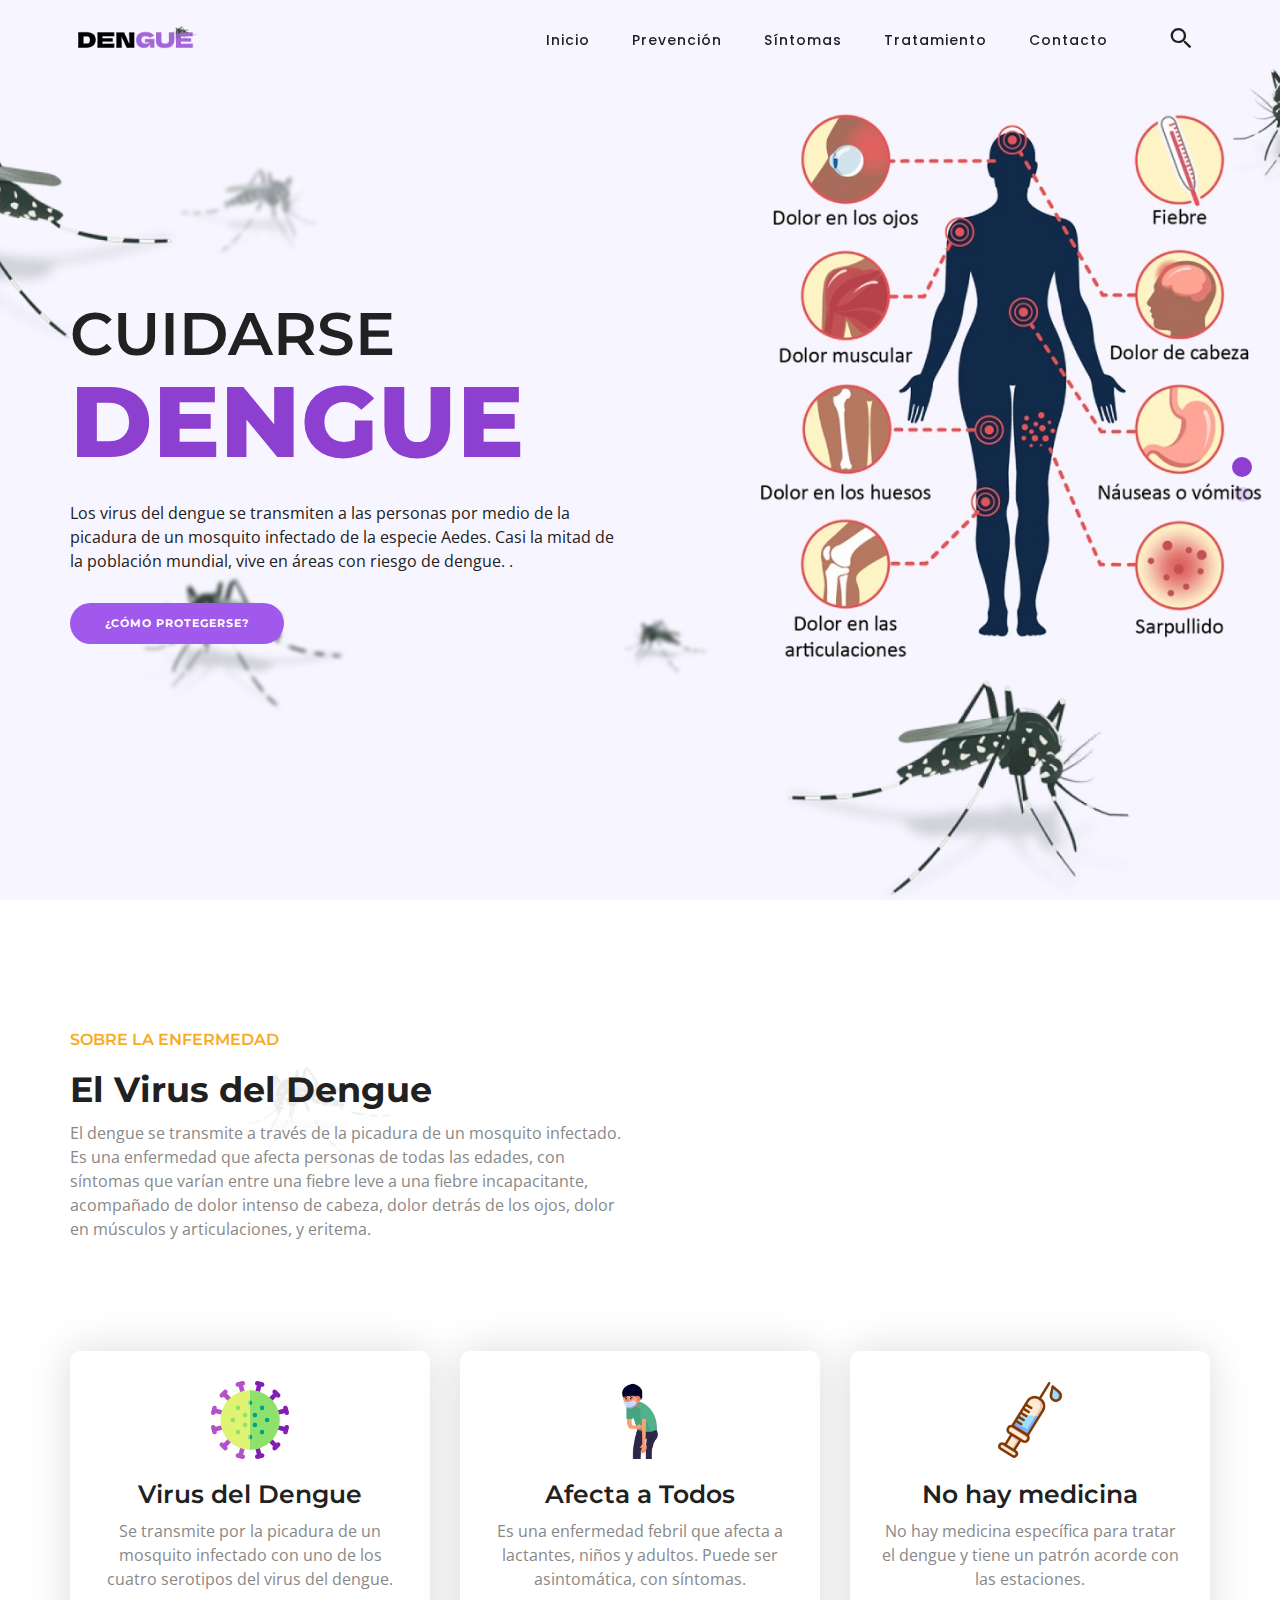
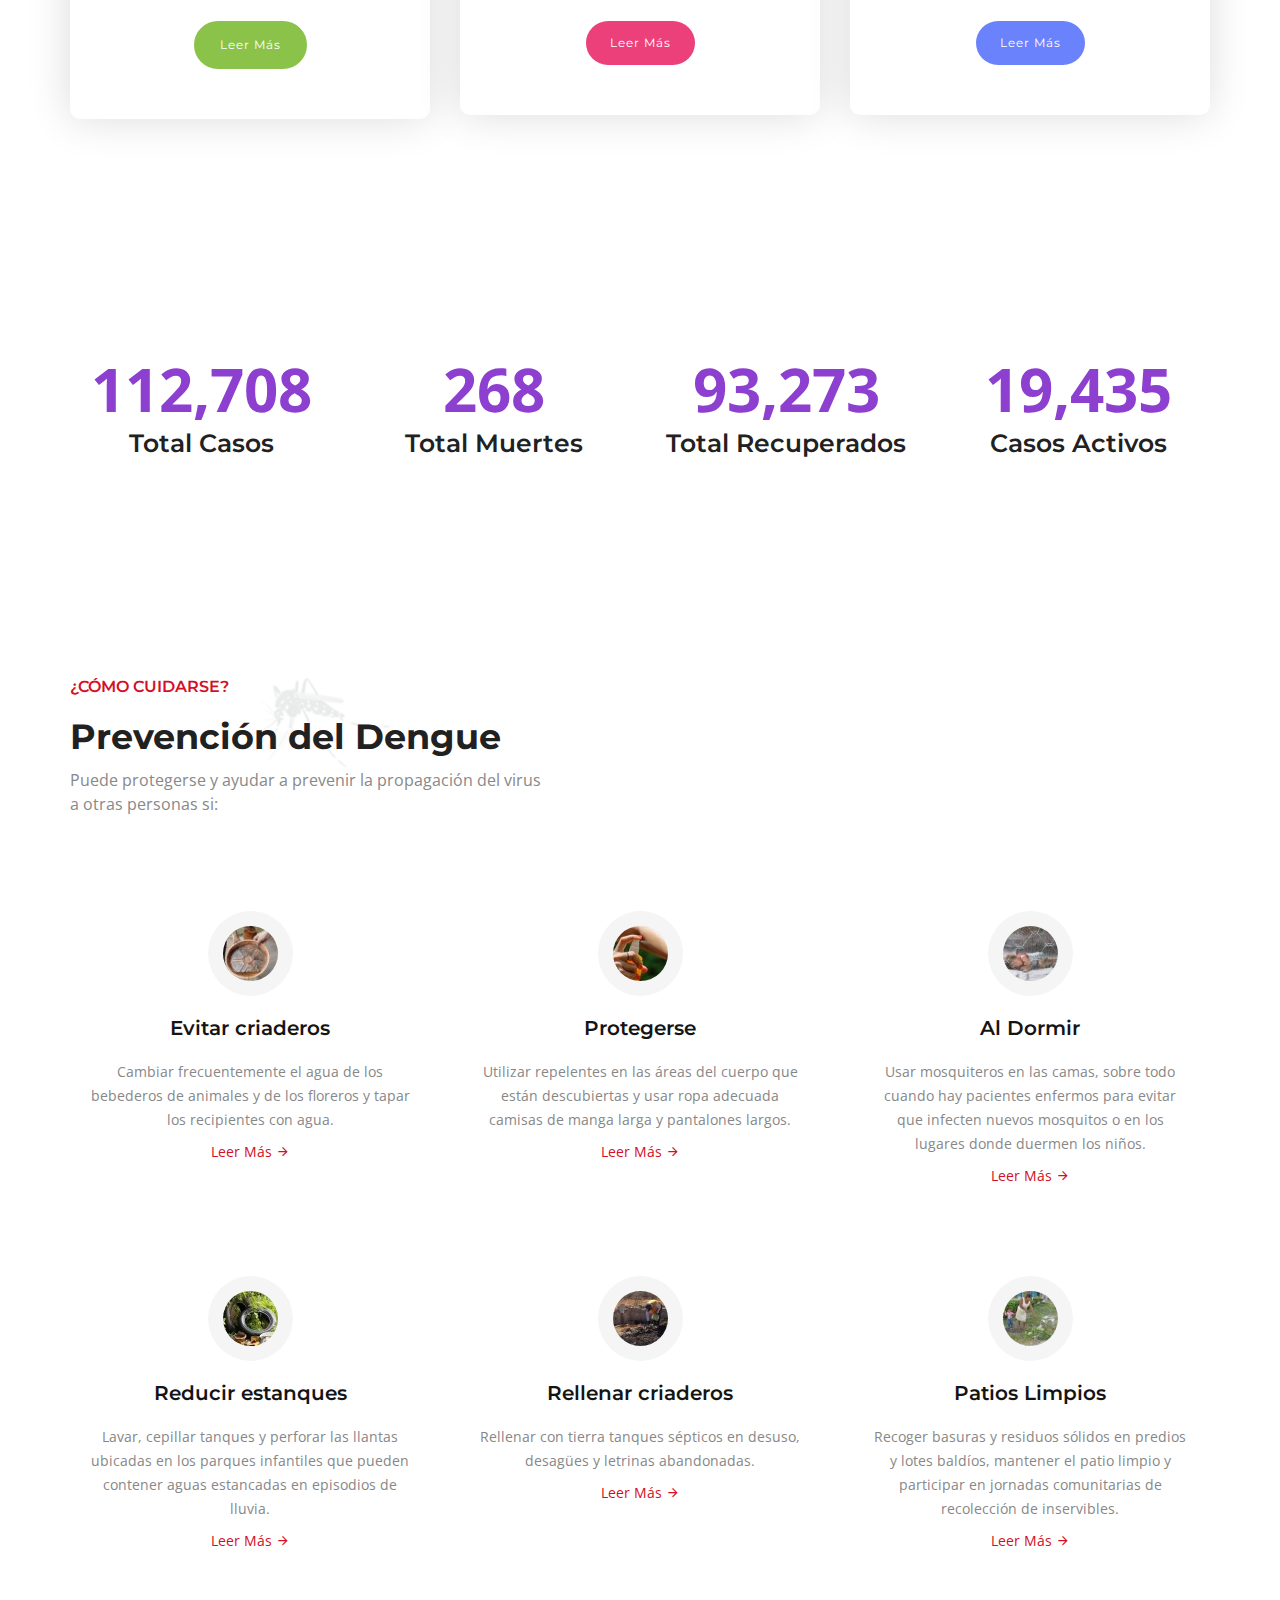
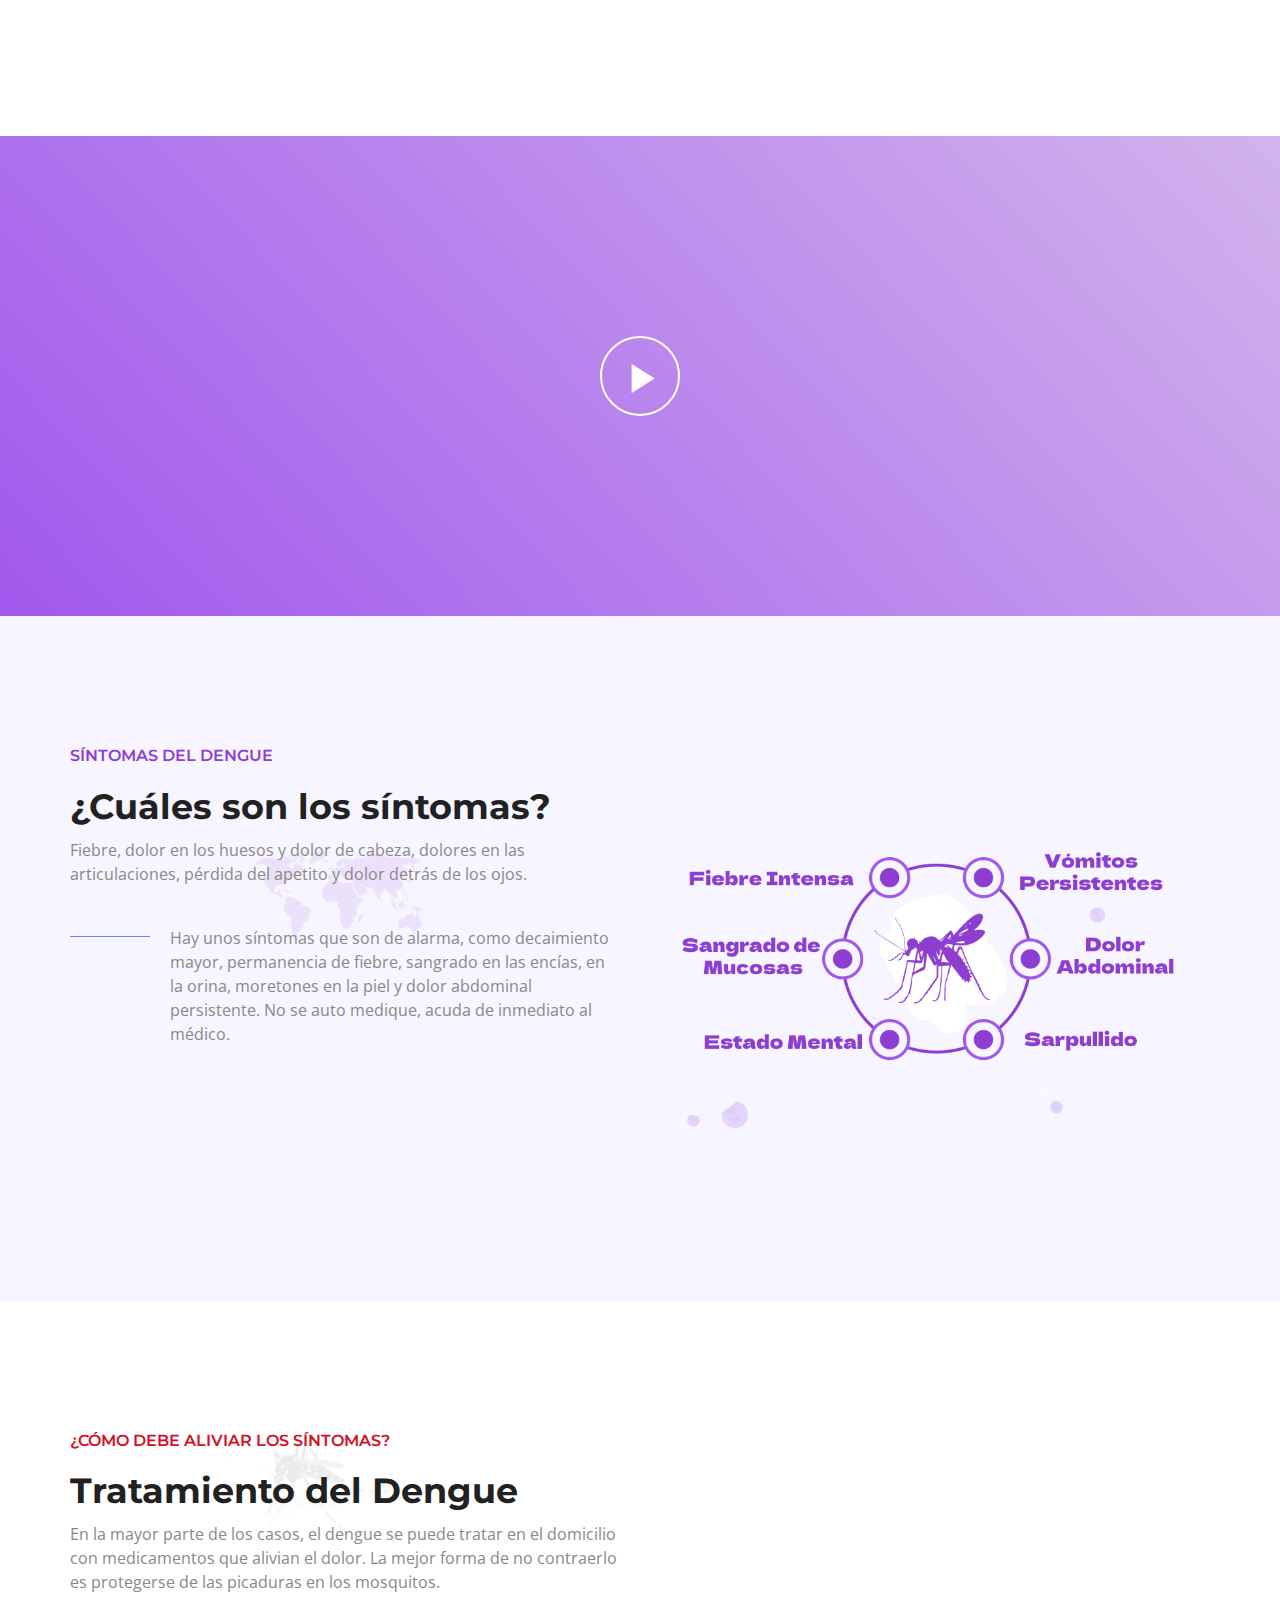
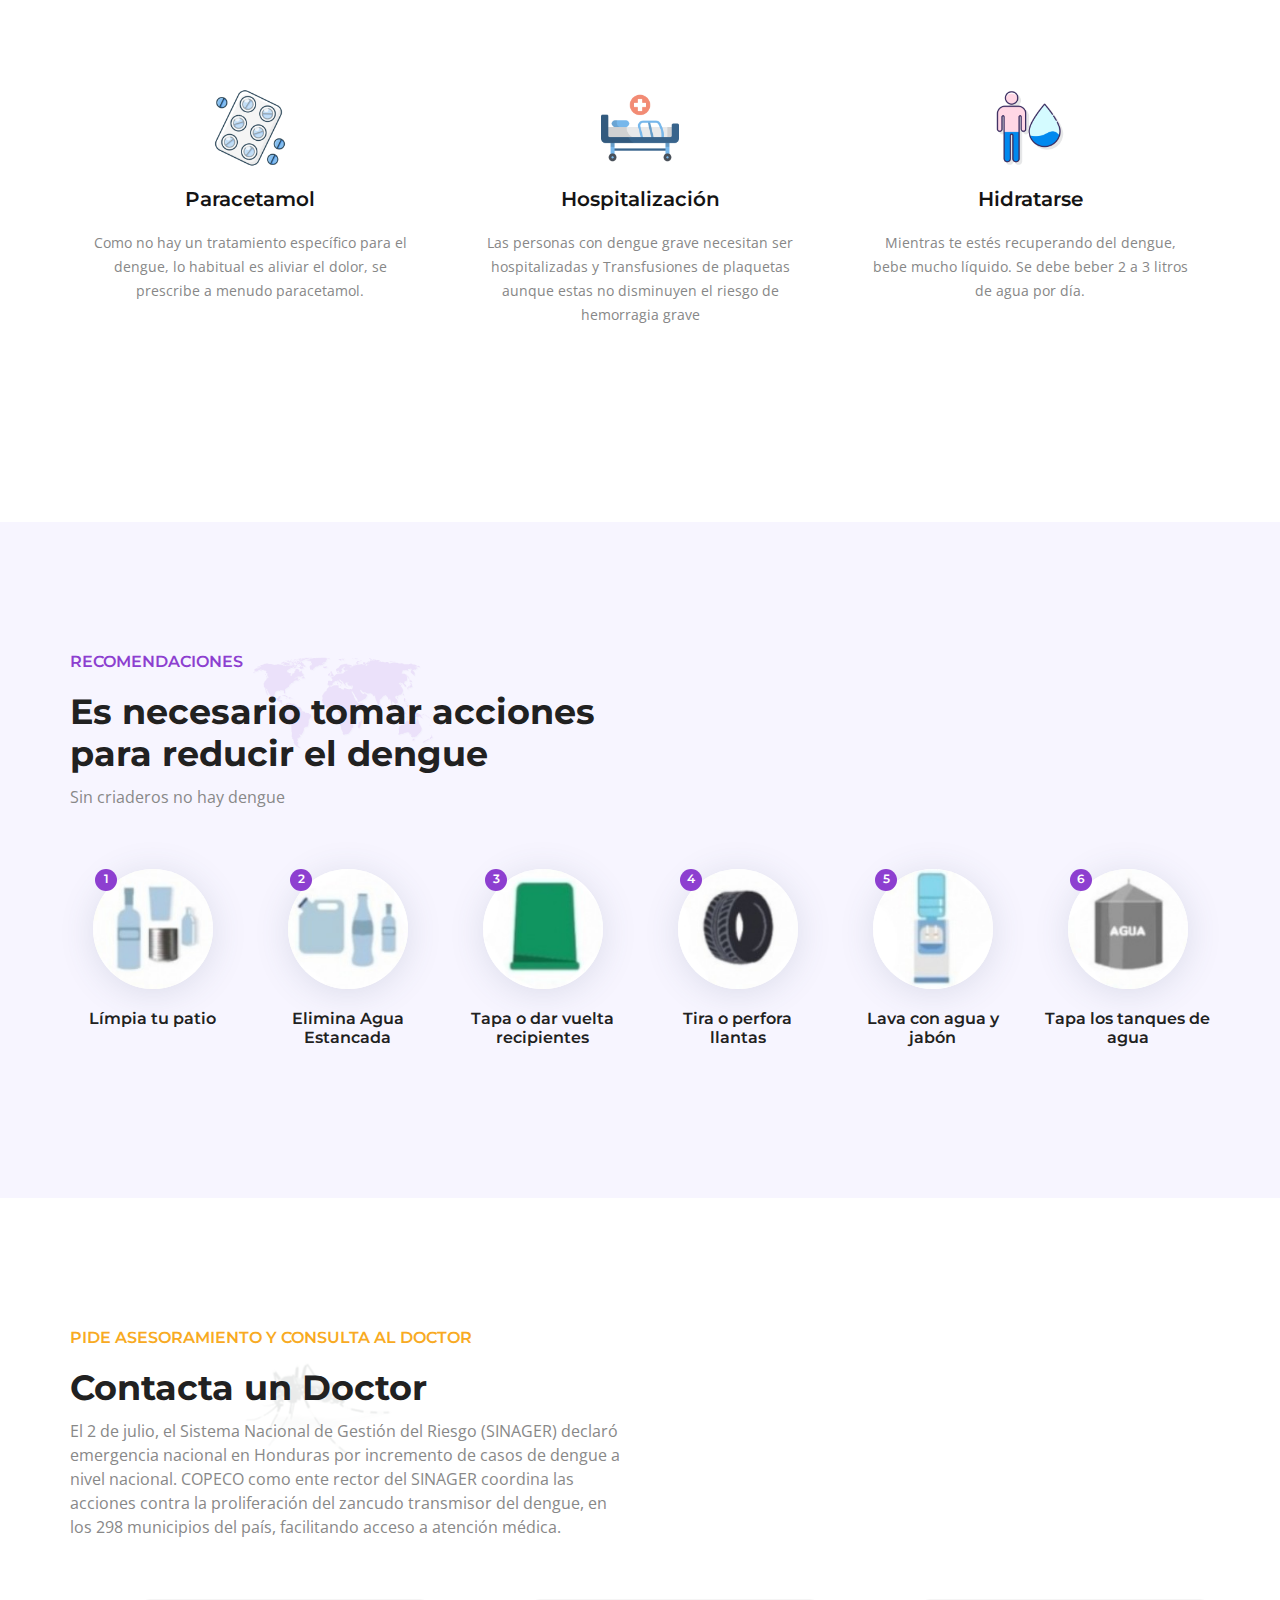
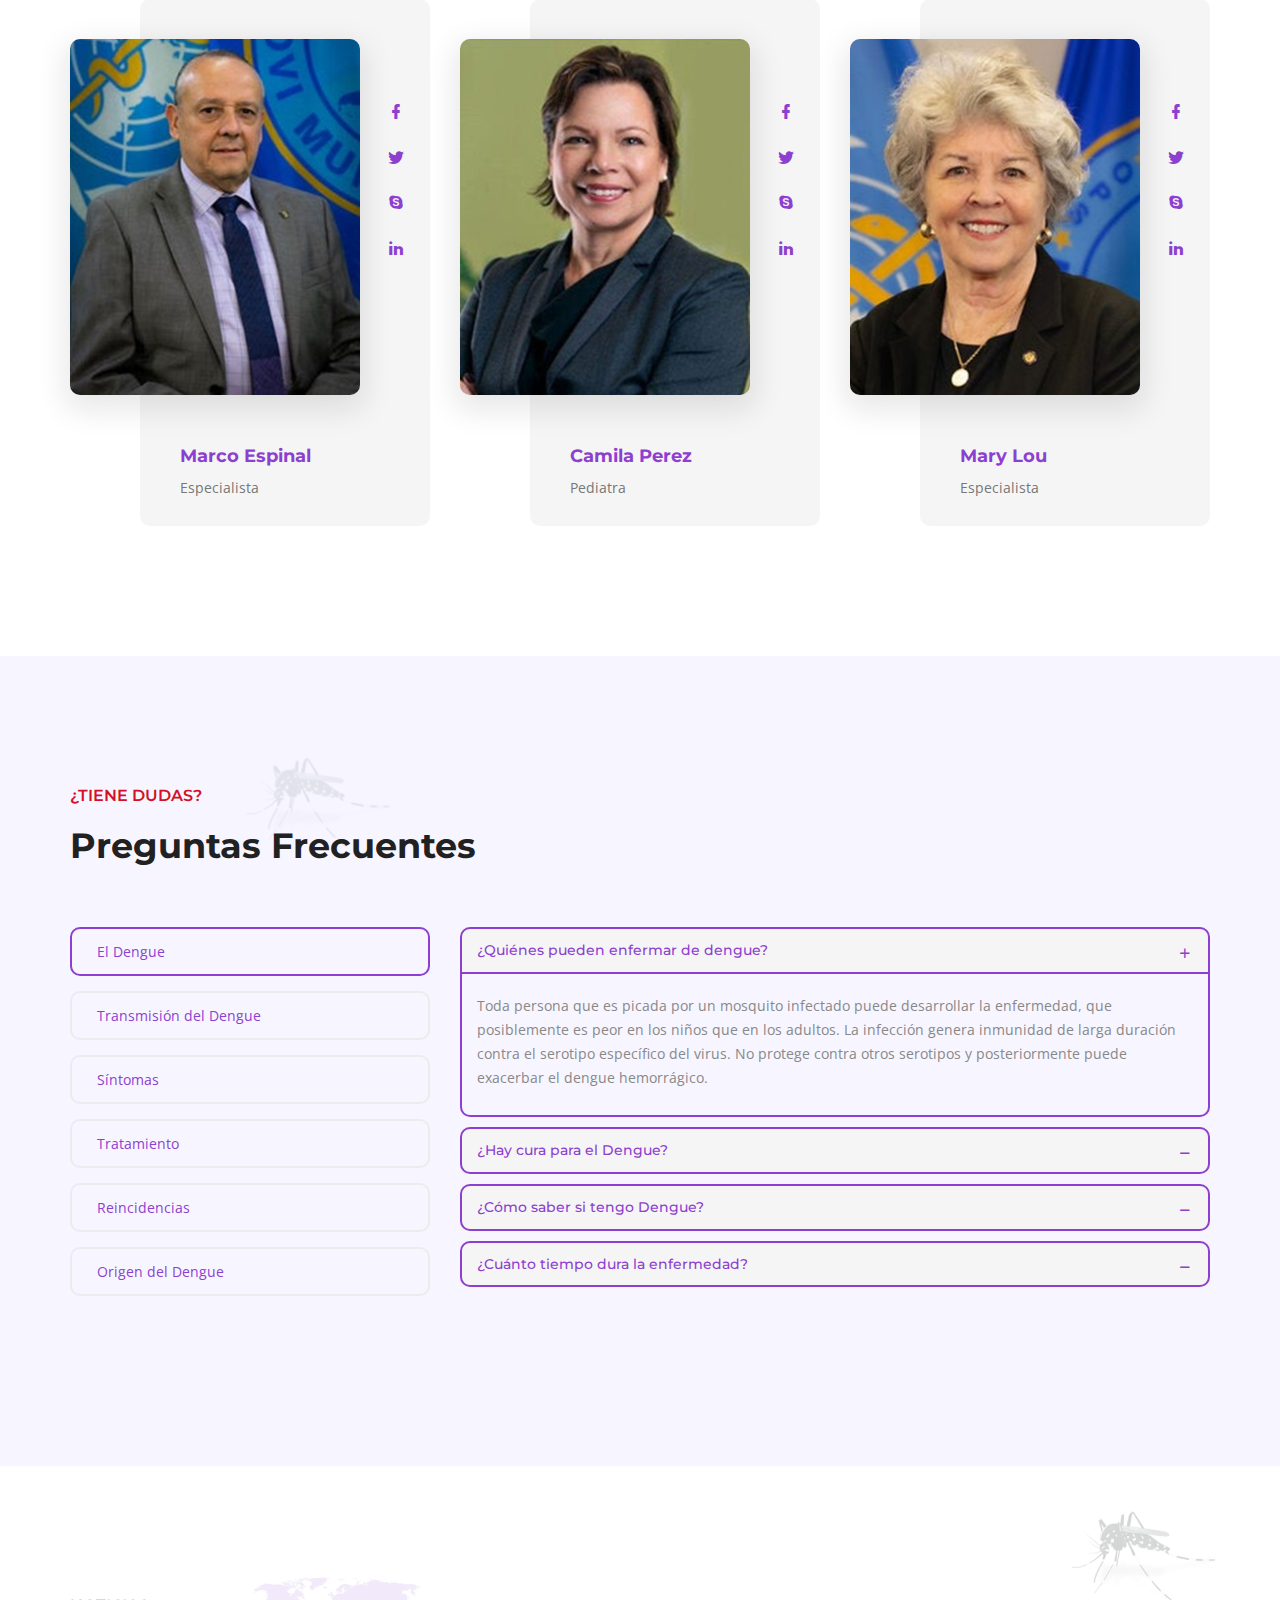
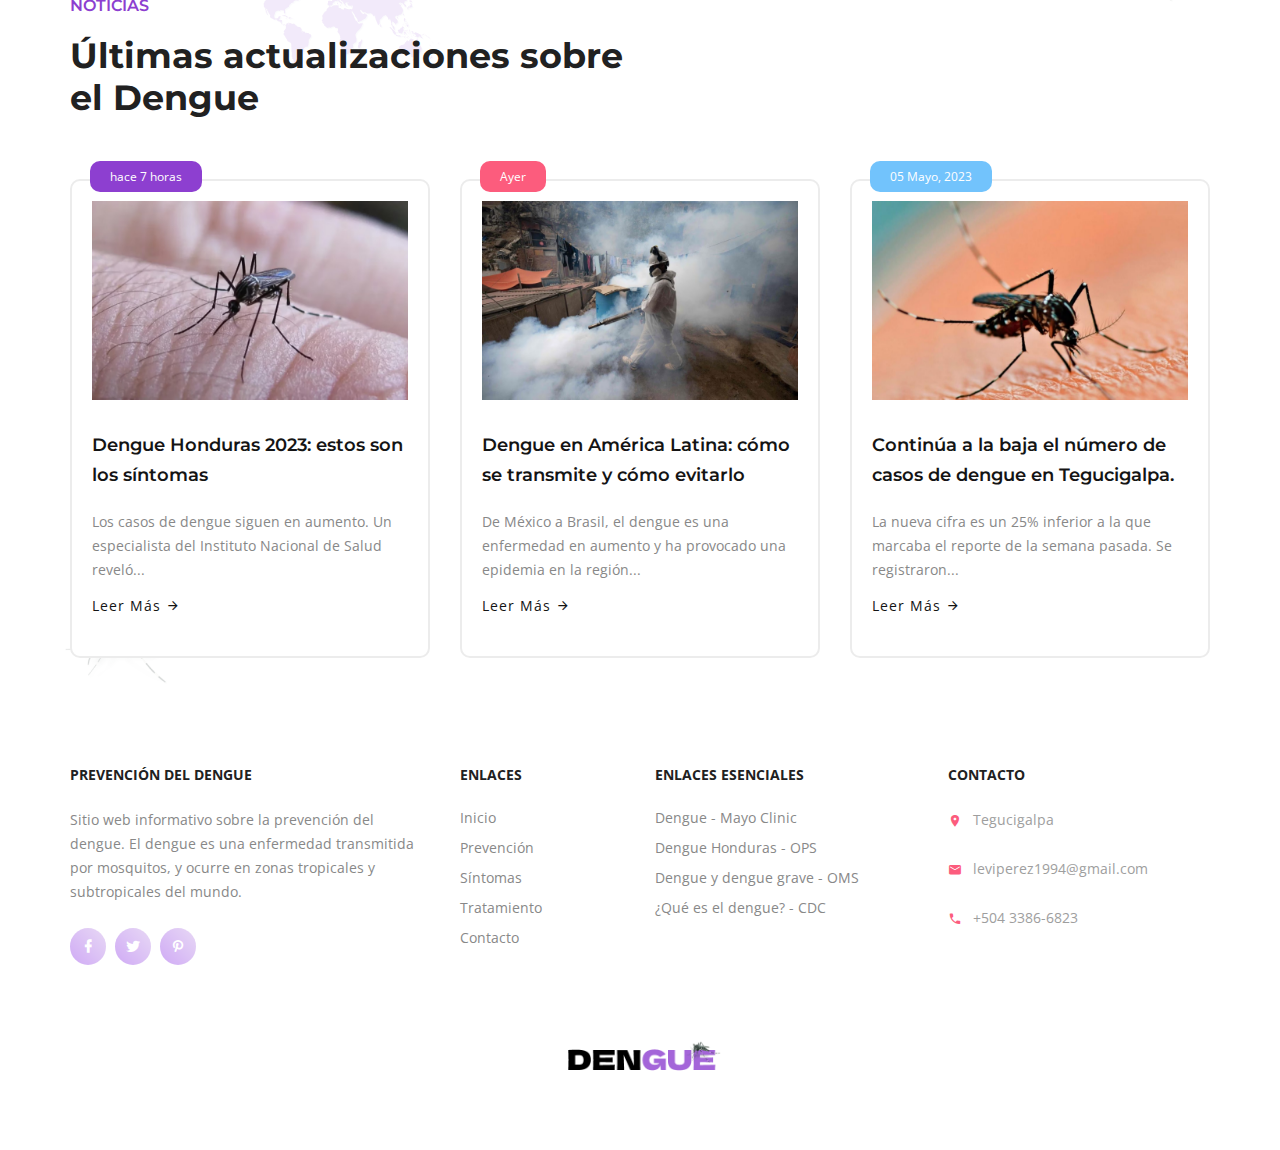
==== commit 72cfb1e3: "Menu" ====
--- a/index.html
+++ b/index.html
@@ -61,8 +61,6 @@
           <li><a class="page-scroll" href="prevencion.html">Prevención</a></li>
           <li><a class="page-scroll" href="sintomas.html">Síntomas</a></li>
           <li><a class="page-scroll" href="tratamiento.html">Tratamiento</a></li>
-          <li><a class="page-scroll" href="informacion.html">Información</a></li>
-          <li><a class="page-scroll" href="noticias.html">Noticias</a></li>
           <li><a class="page-scroll" href="contacto.html">Contacto</a></li>
         </ul>
       </div>
@@ -803,8 +801,6 @@
                 <li><a class="page-scroll" href="prevention.html">Prevención</a></li>
                 <li><a class="page-scroll" href="sintomas.html">Síntomas</a></li>
                 <li><a class="page-scroll" href="tratamiento.html">Tratamiento</a></li>
-                <li><a class="page-scroll" href="informacion.html">Información</a></li>
-                <li><a class="page-scroll" href="noticias.html">Noticias</a></li>
                 <li><a class="page-scroll" href="contacto.html">Contacto</a></li>
               </ul>
             </div>
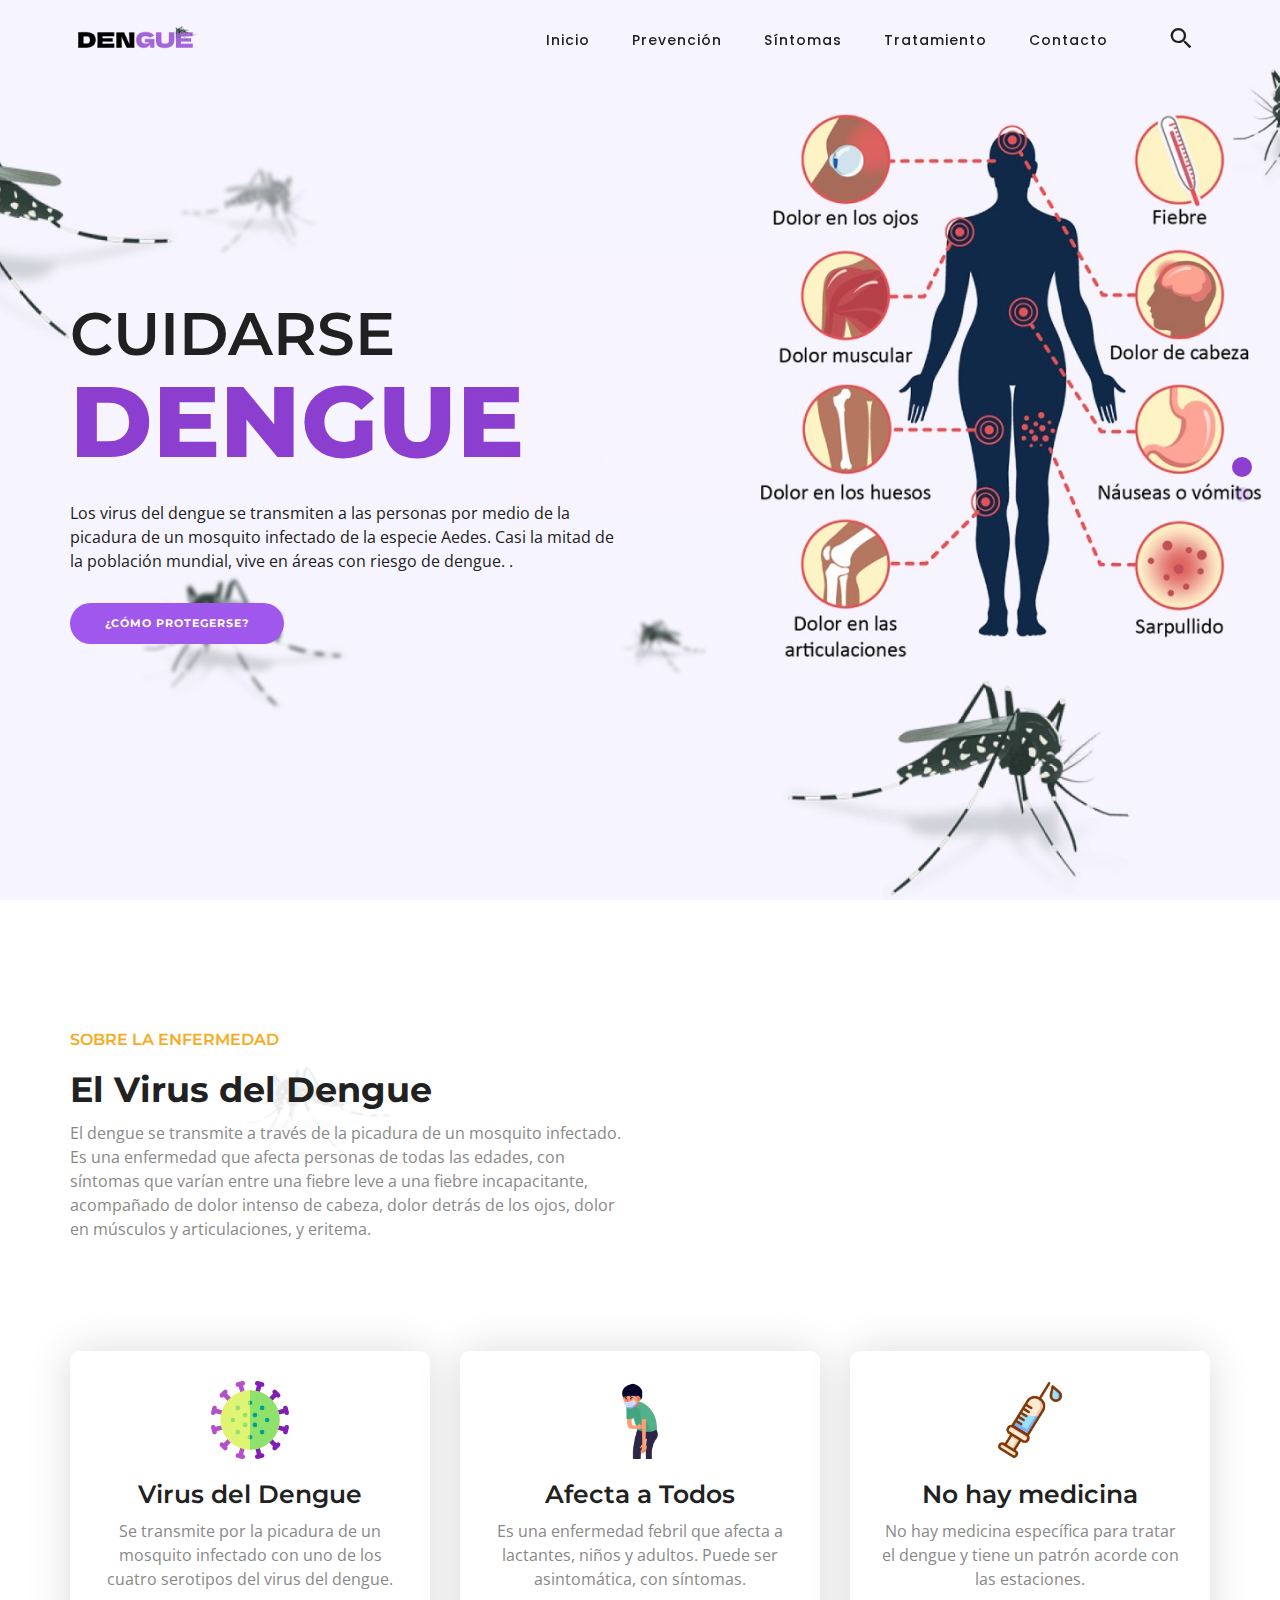
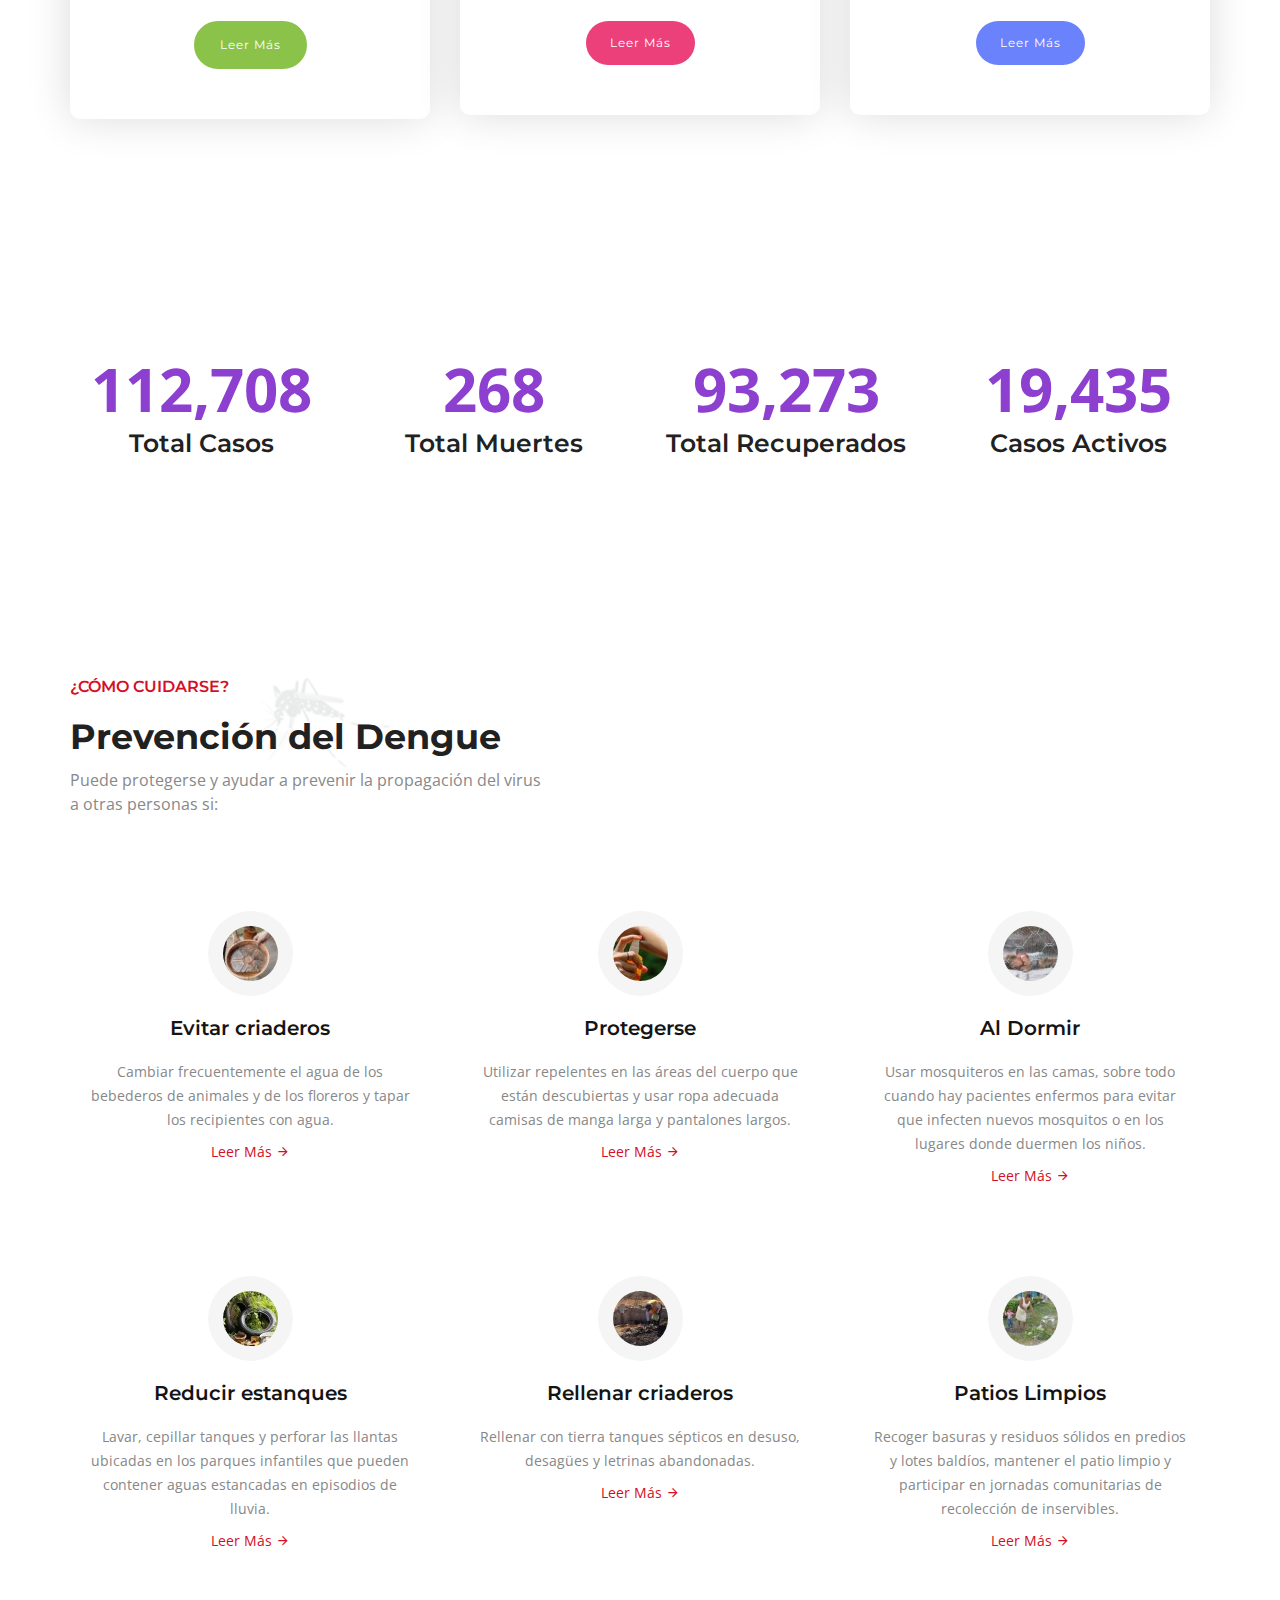
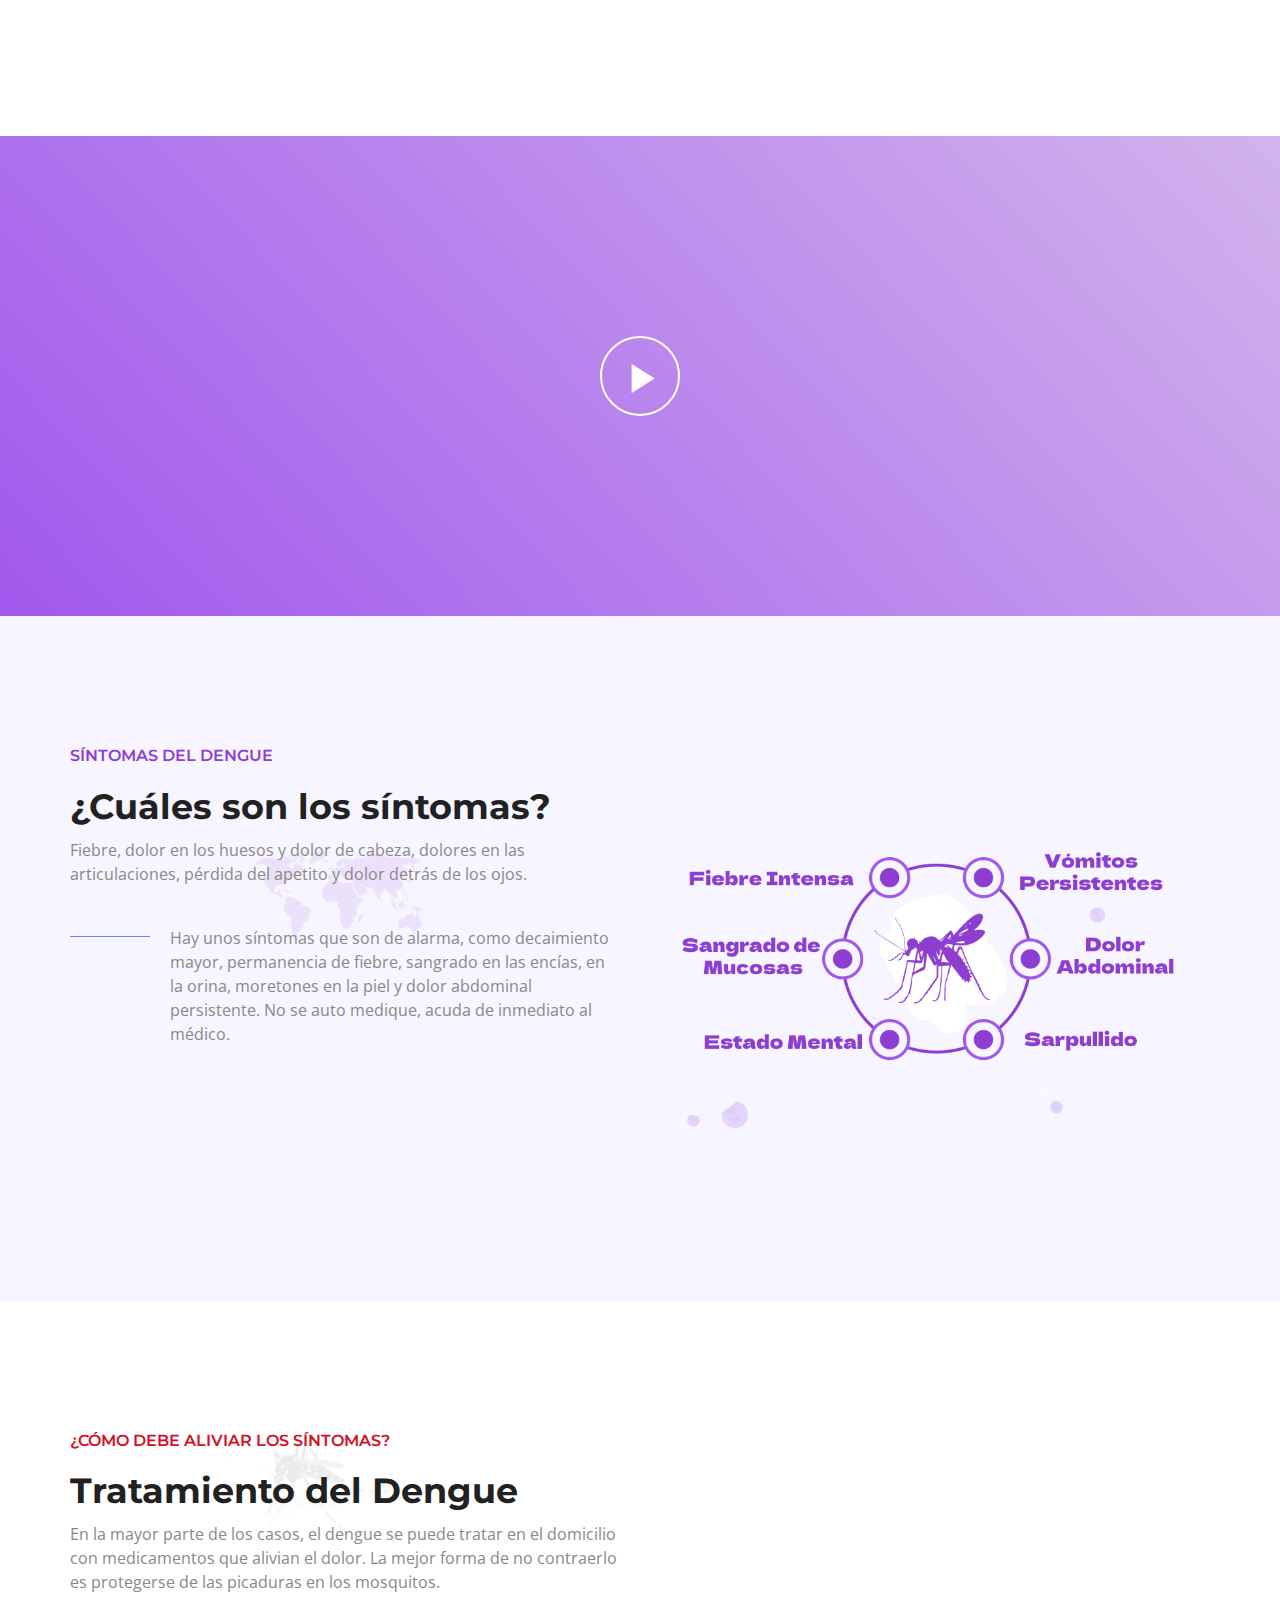
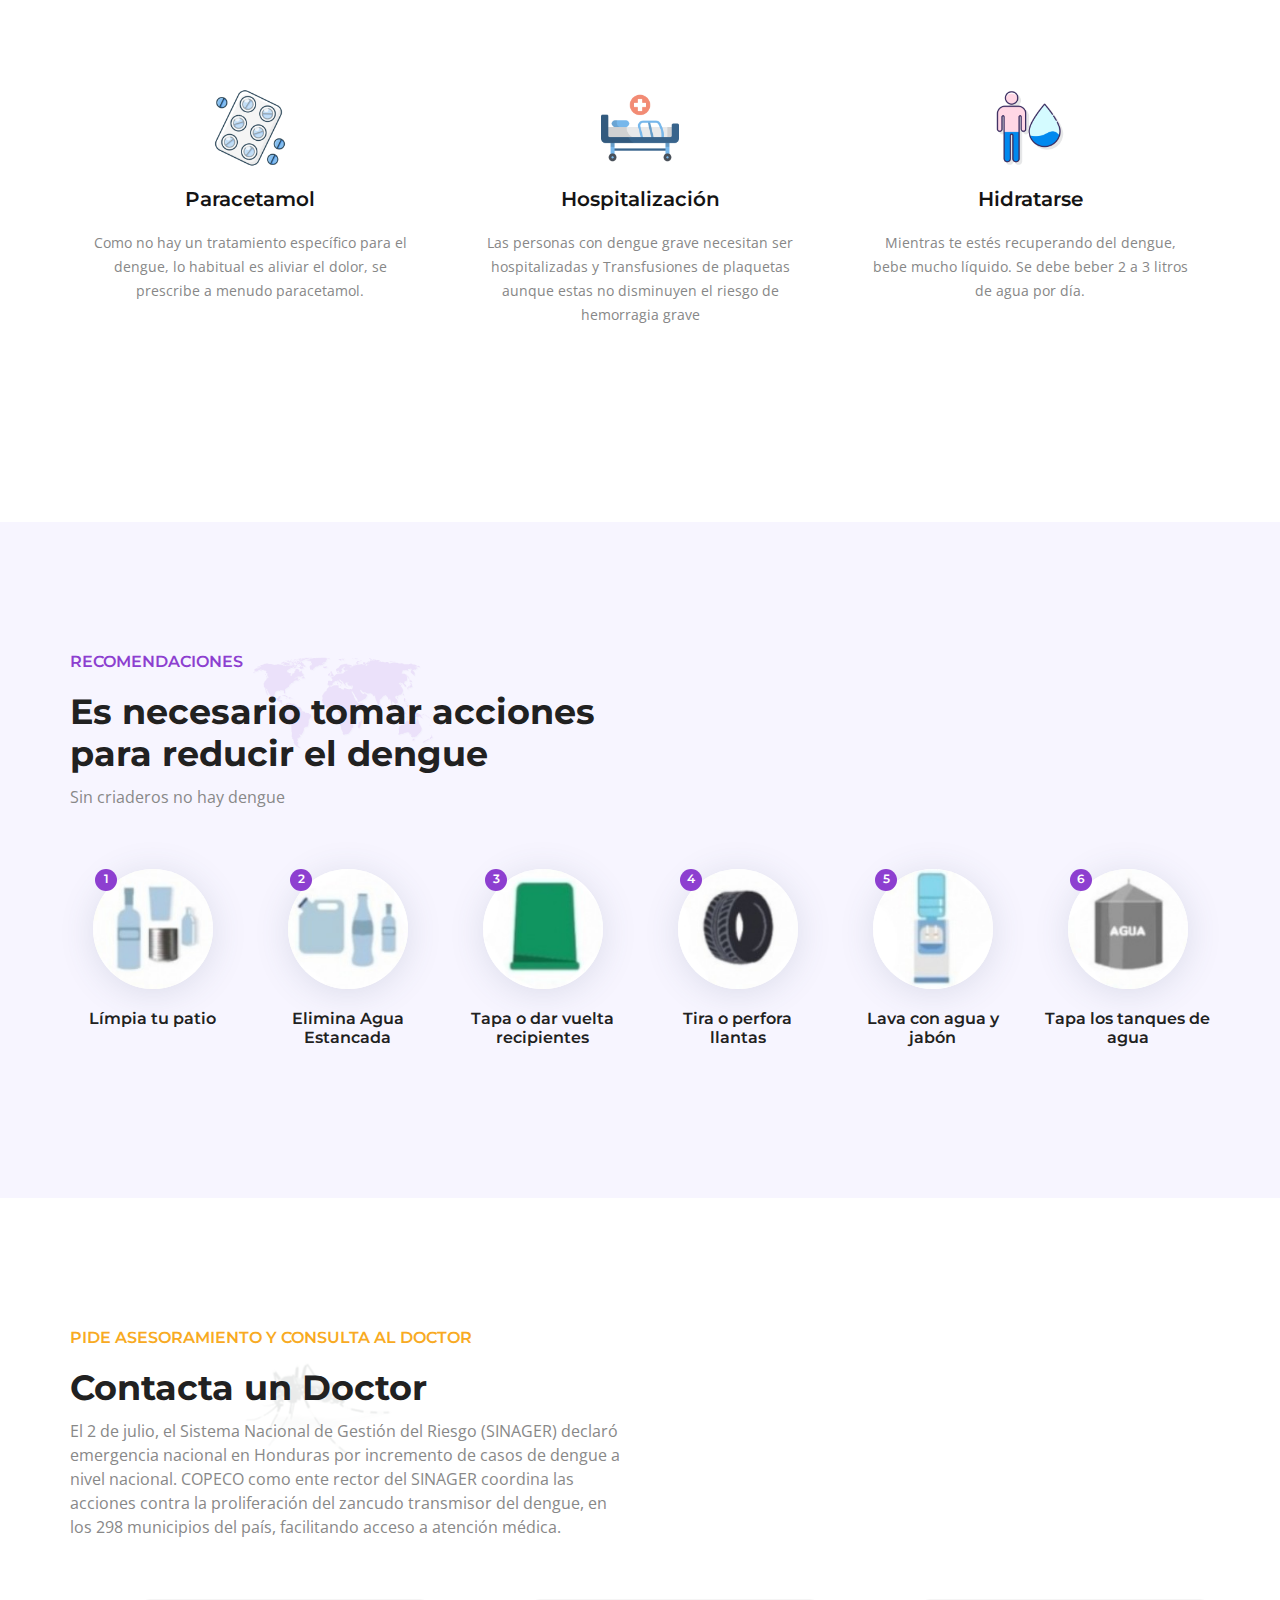
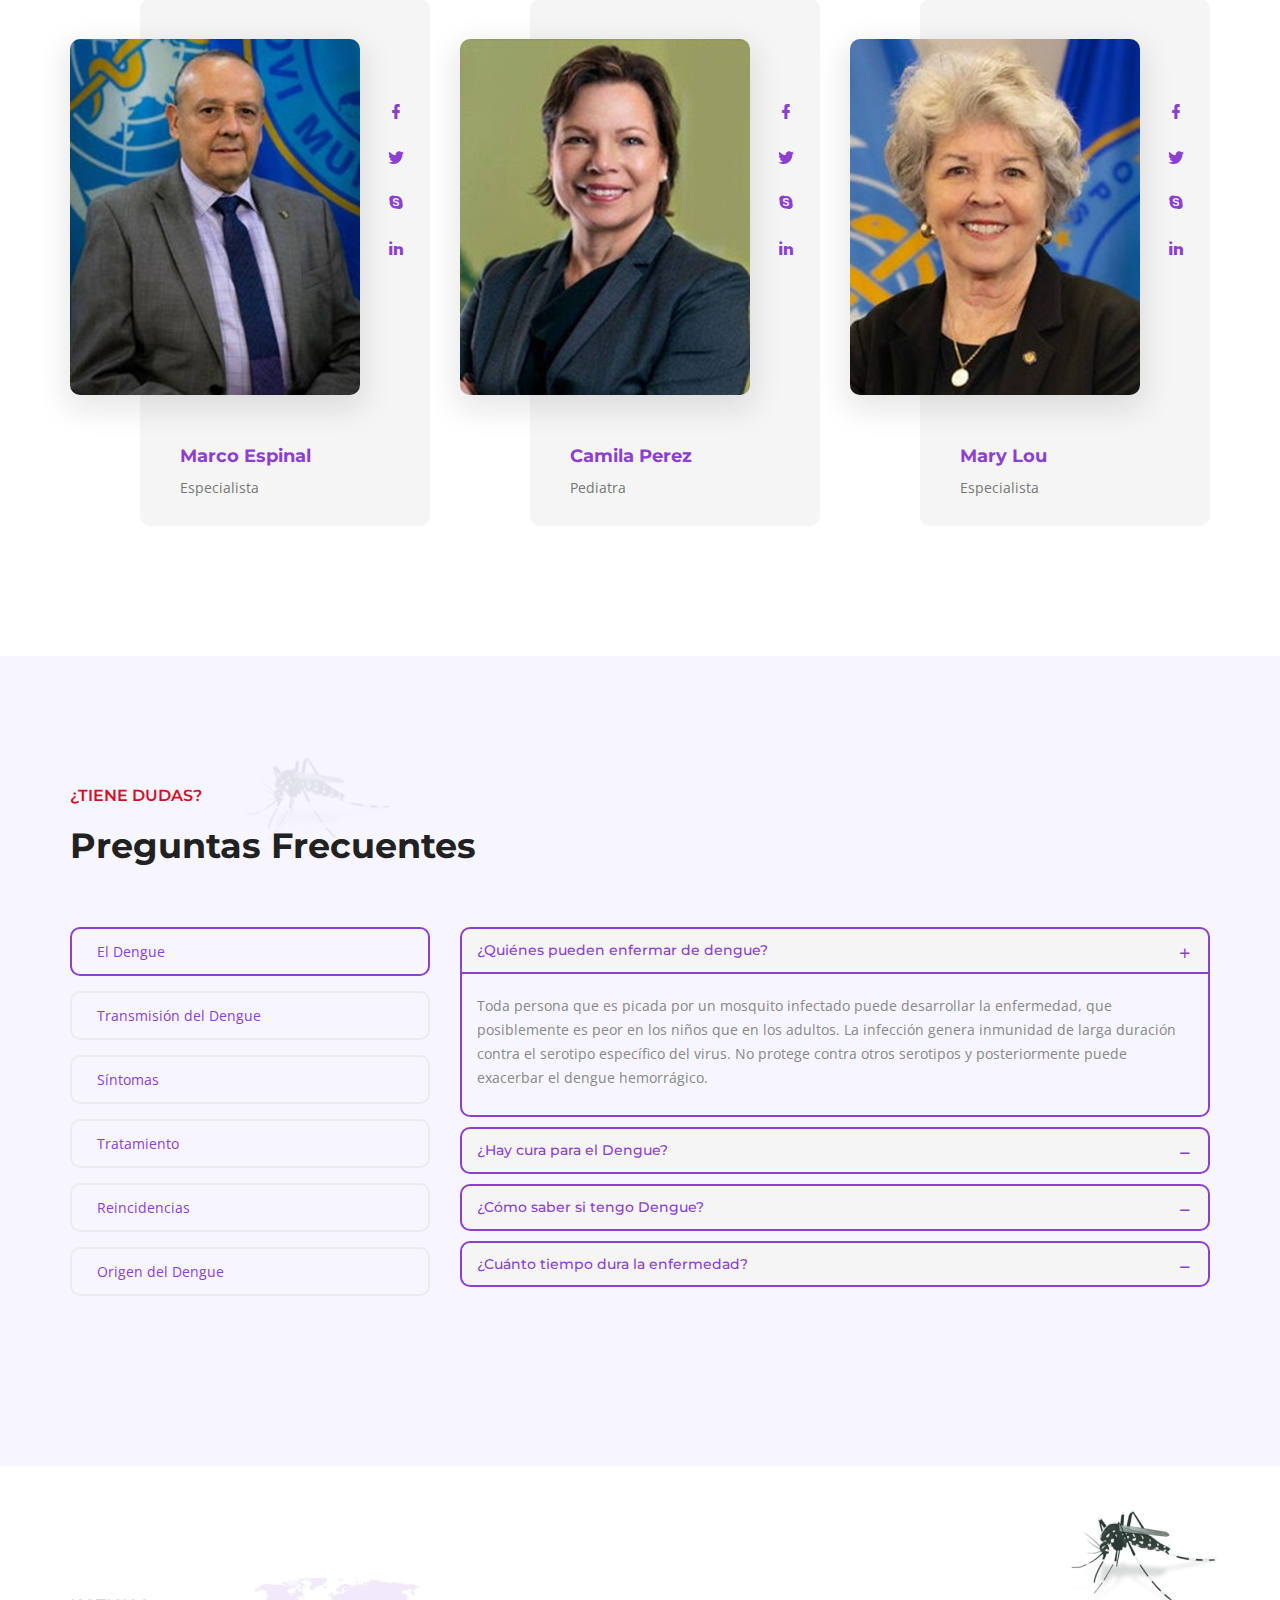
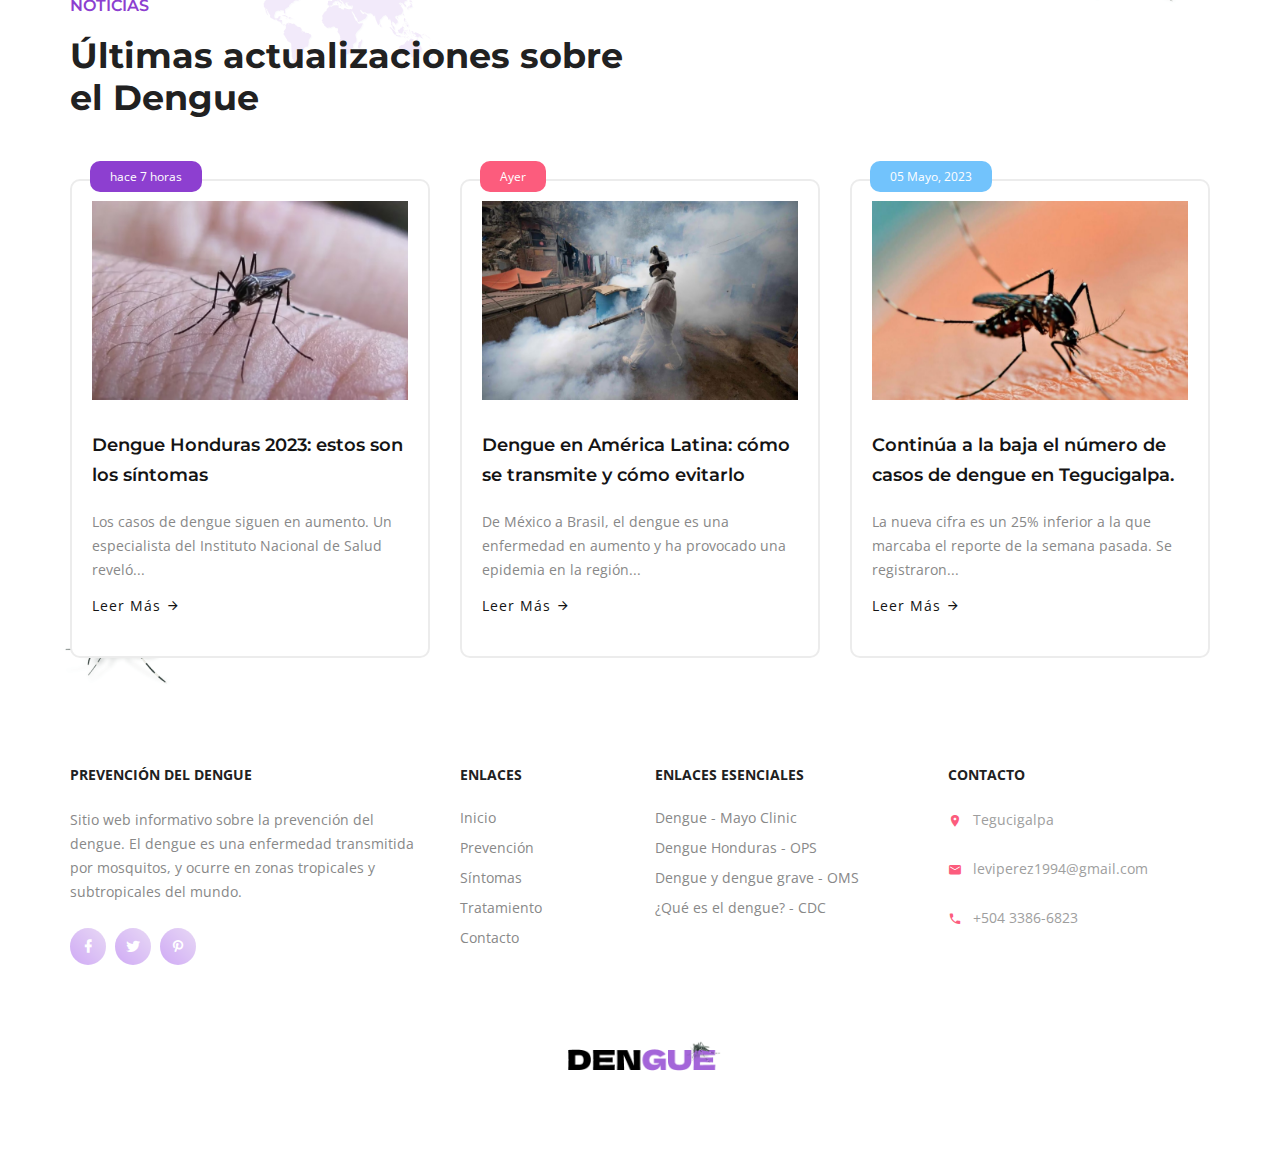
==== commit 27b23adb: "purge" ====
--- a/index.html
+++ b/index.html
@@ -7,7 +7,7 @@
 <title>Dengue | Preveción y Tratamiento</title>
 
 <link rel="shortcut icon" href="assets/images/favicon.ico">
-<link rel="stylesheet" href="assets/css/master.css">
+<link rel="stylesheet" href="assets/css/master.purge.css">
 <link rel="stylesheet" href="assets/css/responsive.css">
 </head>
 <body>
@@ -846,7 +846,7 @@
 <!--=== Wrapper End ===-->
 
 <!--=== Javascript Plugins ===-->
-<script src="assets/js/jquery.min.js"></script>
+<script src="https://cdnjs.cloudflare.com/ajax/libs/jquery/1.12.0/jquery.min.js"></script>
 <script src="assets/js/plugins.js"></script>
 <script src="assets/js/master.js"></script>
 <!--=== Javascript Plugins End ===-->
--- a/assets/css/master.purge.css
+++ b/assets/css/master.purge.css
@@ -0,0 +1,2914 @@
+@import url('https://fonts.googleapis.com/css?family=Lato:300,400,700,900|Montserrat:100,200,300,400,600,700,800,900|Open+Sans:400,700|Poppins:400,500');
+@import url("../css/bootstrap.min.css");
+@import url("../css/custom-icons.min.css");
+@import url("../css/theme-icons.min.css");
+@import url("../css/cubeportfolio.css");
+@import url("../css/bootsnav.css");
+@import url("../css/slick.css");
+@import url("../css/animate.css");
+
+*:after,
+*:before,
+p a,
+a, .navbar-nav li a, .main-service-box, .testimonial .slick-dots li button, .testimonial-two .slick-dots li button, .img-icon, .blog-grid-slider .slick-prev, .blog-grid-slider .slick-next{
+	-webkit-transition: all 300ms ease-in-out;
+	-moz-transition: all 300ms ease-in-out;
+	-ms-transition: all 300ms ease-in-out;
+	-o-transition: all 300ms ease-in-out;
+	transition: all 300ms ease-in-out;
+}
+
+/* Keyframes */
+/*empty*/
+@-webkit-keyframes empty {0% {opacity: 1}}
+@-moz-keyframes empty {0% {opacity: 1}}
+@keyframes empty {0% {opacity: 1}}
+@-webkit-keyframes fadeIn {
+	0% { opacity:0; }
+	100% { opacity:1; }
+}
+@-moz-keyframes fadeIn {
+	0% { opacity:0; }
+	100% { opacity:1; }
+}
+@keyframes fadeIn {
+	0% { opacity:0; }
+	100% { opacity:1; }
+}
+@-webkit-keyframes fadeOut {
+	0% { opacity:1; }
+	100% { opacity:0; }
+}
+@-moz-keyframes fadeOut {
+	0% { opacity:1; }
+	100% { opacity:0; }
+}
+@keyframes fadeOut {
+	0% { opacity:1; }
+	100% { opacity:0; }
+}
+@-webkit-keyframes backSlideOut {
+	25% { opacity: .5; -webkit-transform: translateZ(-500px); }
+	75% { opacity: .5; -webkit-transform: translateZ(-500px) translateX(-200%); }
+	100% { opacity: .5; -webkit-transform: translateZ(-500px) translateX(-200%); }
+}
+@-moz-keyframes backSlideOut {
+	25% { opacity: .5; -moz-transform: translateZ(-500px); }
+	75% { opacity: .5; -moz-transform: translateZ(-500px) translateX(-200%); }
+	100% { opacity: .5; -moz-transform: translateZ(-500px) translateX(-200%); }
+}
+@keyframes backSlideOut {
+	25% { opacity: .5; transform: translateZ(-500px); }
+	75% { opacity: .5; transform: translateZ(-500px) translateX(-200%); }
+	100% { opacity: .5; transform: translateZ(-500px) translateX(-200%); }
+}
+@-webkit-keyframes backSlideIn {
+	0%, 25% { opacity: .5; -webkit-transform: translateZ(-500px) translateX(200%); }
+	75% { opacity: .5; -webkit-transform: translateZ(-500px); }
+	100% { opacity: 1; -webkit-transform: translateZ(0) translateX(0); }
+}
+@-moz-keyframes backSlideIn {
+	0%, 25% { opacity: .5; -moz-transform: translateZ(-500px) translateX(200%); }
+	75% { opacity: .5; -moz-transform: translateZ(-500px); }
+	100% { opacity: 1; -moz-transform: translateZ(0) translateX(0); }
+}
+@keyframes backSlideIn {
+	0%, 25% { opacity: .5; transform: translateZ(-500px) translateX(200%); }
+	75% { opacity: .5; transform: translateZ(-500px); }
+	100% { opacity: 1; transform: translateZ(0) translateX(0); }
+}
+@-webkit-keyframes scaleToFade {to { opacity: 0; -webkit-transform: scale(.8); }}
+@-moz-keyframes scaleToFade {to { opacity: 0; -moz-transform: scale(.8); }}
+@keyframes scaleToFade {to { opacity: 0; transform: scale(.8); }}
+@-webkit-keyframes goDown {from { -webkit-transform: translateY(-100%); }}
+@-moz-keyframes goDown {from { -moz-transform: translateY(-100%); }}
+@keyframes goDown {from { transform: translateY(-100%); }}
+@-webkit-keyframes scaleUpFrom {from { opacity: 0; -webkit-transform: scale(1.5); }}
+@-moz-keyframes scaleUpFrom {from { opacity: 0; -moz-transform: scale(1.5); }}
+@keyframes scaleUpFrom {from { opacity: 0; transform: scale(1.5); }}
+@-webkit-keyframes scaleUpTo {to { opacity: 0; -webkit-transform: scale(1.5); }}
+@-moz-keyframes scaleUpTo {to { opacity: 0; -moz-transform: scale(1.5); }}
+@keyframes scaleUpTo {to { opacity: 0; transform: scale(1.5); }}
+
+@-webkit-keyframes scaleIn {
+  from {
+    -webkit-transform: translateY(-50%) scale(0);
+  }
+  to {
+    -webkit-transform: translateY(-50%) scale(1);
+  }
+}
+@-moz-keyframes scaleIn {
+  from {
+    -moz-transform: translateY(-50%) scale(0);
+  }
+  to {
+    -moz-transform: translateY(-50%) scale(1);
+  }
+}
+@keyframes scaleIn {
+  from {
+    -webkit-transform: translateY(-50%) scale(0);
+    -moz-transform: translateY(-50%) scale(0);
+    -ms-transform: translateY(-50%) scale(0);
+    -o-transform: translateY(-50%) scale(0);
+    transform: translateY(-50%) scale(0);
+  }
+  to {
+    -webkit-transform: translateY(-50%) scale(1);
+    -moz-transform: translateY(-50%) scale(1);
+    -ms-transform: translateY(-50%) scale(1);
+    -o-transform: translateY(-50%) scale(1);
+    transform: translateY(-50%) scale(1);
+  }
+}
+@-webkit-keyframes slideIn {
+  from {
+    opacity: 0;
+    -webkit-transform: translateX(-25px);
+  }
+  to {
+    opacity: 1;
+    -webkit-transform: translateX(0);
+  }
+}
+@-moz-keyframes slideIn {
+  from {
+    opacity: 0;
+    -moz-transform: translateX(-25px);
+  }
+  to {
+    opacity: 1;
+    -moz-transform: translateX(0);
+  }
+}
+@keyframes slideIn {
+  from {
+    opacity: 0;
+    -webkit-transform: translateX(-25px);
+    -moz-transform: translateX(-25px);
+    -ms-transform: translateX(-25px);
+    -o-transform: translateX(-25px);
+    transform: translateX(-25px);
+  }
+  to {
+    opacity: 1;
+    -webkit-transform: translateX(0);
+    -moz-transform: translateX(0);
+    -ms-transform: translateX(0);
+    -o-transform: translateX(0);
+    transform: translateX(0);
+  }
+}
+
+#loader-overlay {
+    width: 100%;
+    height: 100vh;
+		background: rgb(161,88,237);
+    background: -moz-linear-gradient(47deg, rgba(161,88,237,1) 0%, rgba(141,63,208,1) 100%);
+    background: -webkit-linear-gradient(47deg, rgba(161,88,237,1) 0%, rgba(141,63,1) 100%);
+    background: linear-gradient(47deg, rgba(161,88,237,1) 0%, rgba(141,63,208,1) 100%);
+    filter: progid:DXImageTransform.Microsoft.gradient(startColorstr="#a158ed",endColorstr="#8d3fd0",GradientType=1);
+    position: fixed;
+    z-index: 999999;
+}
+.loader {
+  width: 70px;
+  height: 35px;
+  overflow: hidden;
+  position: absolute;
+  top: calc(50% - 17px);
+  left: calc(50% - 35px);
+}
+.loader-inner {
+  width: 70px;
+  height: 70px;
+  border-style: solid;
+  border-top-color: #FFF;
+  border-right-color: #FFF;
+  border-left-color: transparent;
+  border-bottom-color: transparent;
+  border-radius: 50%;
+  box-sizing: border-box;
+  animation: rotate 3s ease-in-out infinite;
+  transform: rotate(-200deg)
+}
+@keyframes rotate {
+  0% { border-width: 10px; }
+  25% { border-width: 3px; }
+  50% {
+    transform: rotate(115deg);
+    border-width: 10px;
+  }
+  75% { border-width: 3px;}
+  100% { border-width: 10px;}
+}
+
+
+
+@-webkit-keyframes fadeTop {
+  from {
+    opacity: 0;
+    -webkit-transform: translate3d(0, 10%, 0);
+    transform: translate3d(0, 10%, 0);
+  }
+
+  to {
+    opacity: 1;
+    -webkit-transform: none;
+    transform: none;
+  }
+}
+
+@keyframes fadeTop {
+  from {
+    opacity: 0;
+    -webkit-transform: translate3d(0, 10%, 0);
+    transform: translate3d(0, 10%, 0);
+  }
+
+  to {
+    opacity: 1;
+    -webkit-transform: none;
+    transform: none;
+  }
+}
+
+@-webkit-keyframes fadeLeft {
+  from {
+    opacity: 0;
+    -webkit-transform: translate3d(-10%, 0, 0);
+    transform: translate3d(-10%, 0, 0);
+  }
+
+  to {
+    opacity: 1;
+    -webkit-transform: none;
+    transform: none;
+  }
+}
+
+@keyframes fadeLeft {
+  from {
+    opacity: 0;
+    -webkit-transform: translate3d(-10%, 0, 0);
+    transform: translate3d(-10%, 0, 0);
+  }
+
+  to {
+    opacity: 1;
+    -webkit-transform: none;
+    transform: none;
+  }
+}
+
+@-webkit-keyframes fadeRight {
+  from {
+    opacity: 0;
+    -webkit-transform: translate3d(10%, 0, 0);
+    transform: translate3d(10%, 0, 0);
+  }
+
+  to {
+    opacity: 1;
+    -webkit-transform: none;
+    transform: none;
+  }
+}
+
+@keyframes fadeRight {
+  from {
+    opacity: 0;
+    -webkit-transform: translate3d(10%, 0, 0);
+    transform: translate3d(10%, 0, 0);
+  }
+
+  to {
+    opacity: 1;
+    -webkit-transform: none;
+    transform: none;
+  }
+}
+
+
+
+::selection {
+    background-color: #212121;
+    color: #fff;
+}
+
+* {
+    margin: 0;
+    padding: 0;
+	min-height:0;
+	min-width:0;
+}
+*, :after, :before {
+    box-sizing: border-box;
+}
+html,
+body {
+    position: relative;
+    height: 100%;
+}
+body {
+    color: #878787;
+    background: #fff;
+    font-size:16px;
+	font-family: 'Open Sans', sans-serif;
+	font-weight: 400;
+}
+
+.wrapper {
+	position: relative;
+    z-index: 20;
+    overflow-x: hidden;
+}
+.eicon {
+    display: inline-block;
+    font-style: normal !important;
+    font-weight: normal !important;
+    font-variant: normal !important;
+    text-transform: none !important;
+    speak: none;
+    line-height: 1;
+    -webkit-font-smoothing: antialiased;
+    -moz-osx-font-smoothing: grayscale;
+}
+
+h1, h2, h3, h4, h5, h6 {
+    color: #212121;
+    margin: 20px 0 10px 0;
+    font-style: normal;
+    font-family: 'Montserrat', sans-serif;
+}
+
+h1, h2, h3, h4, h5, h6, .h1, .h2, .h3, .h4, .h5, .h6 {
+    line-height: 1.2em;
+}
+
+h1 { font-size: 48px;}
+h2 { font-size: 35px;}
+h3 { font-size: 25px;}
+h4 { font-size: 18px;}
+h5 { font-size: 16px;}
+h6 { font-size: 12px;}
+h1 a,
+h2 a,
+h3 a,
+h4 a,
+h5 a,
+h6 a { color: #fff;}
+p a {}
+p a:hover {color: #1a237e;}
+p {
+    letter-spacing: normal;
+    line-height: 24px;
+	color: #888;
+	font-weight:400;
+	font-family: 'Open Sans', sans-serif;
+}
+a {text-decoration: none;}
+a:hover, a:focus, a:active {
+    outline: none;
+    text-decoration: none;
+}
+ul {
+  list-style: disc;
+}
+li > ul {
+  padding: 0;
+  margin-left: 15px;
+}
+figure {
+    margin-bottom: 6px;
+    position: relative;
+}
+img {
+    height: auto;
+    max-width: 100%;
+}
+.mark, mark{background-color:#1de9b6;color:#fff;}
+hr{border:0;height: 5px;width:80px;margin:20px auto;}
+
+textarea {
+	resize:none;
+}
+
+label {
+    margin-bottom: 10px;
+    font-weight: 500;
+	color:#212121;
+	font-family: 'Montserrat', sans-serif;
+	font-size: 13px;
+}
+
+textarea:focus, input[type="text"]:focus, input[type="password"]:focus, input[type="date"]:focus, input[type="time"]:focus, input[type="number"]:focus, input[type="email"]:focus, input[type="url"]:focus, input[type="search"]:focus, input[type="tel"]:focus, input[type="color"]:focus {
+    border-color: none;
+    box-shadow: none;
+    outline: 0 none;
+}
+
+
+section {
+	padding-top:130px;
+	padding-bottom:130px;
+	position: relative;
+	z-index: 10;
+	background-color:transparent;
+}
+
+.center-layout {
+  display: table;
+  table-layout: fixed;
+  height: 100%;
+  width: 100%;
+  position: relative;
+}
+.v-align-middle {
+  display: table-cell;
+  vertical-align: middle;
+}
+
+
+
+
+/*=============================================
+              		Header
+=============================================*/
+
+.navbar-nav {
+    float: right;
+    margin: 0;
+    padding: 0 10px;
+}
+
+
+nav.navbar.bootsnav.navbar-transparent .logo {
+	position: relative;
+    z-index: 110;
+	display: table;
+    height: 80px;
+    -webkit-transition: all .3s ease;
+    transition: all .3s ease;
+}
+
+nav.navbar.bootsnav.navbar-transparent.brand-center .logo, .brand-center .logo {
+	display:block;
+	max-width: 200px;
+    text-align: center;
+    margin: 0 auto;
+}
+
+.logo {
+    position: relative;
+    z-index: 110;
+    display: table;
+    height: 60px;
+    -webkit-transition: all .3s ease;
+    transition: all .3s ease;
+}
+
+.logo img {
+    max-height: 33px;
+	-webkit-transition: all .5s ease;
+    transition: all .5s ease;
+    display: block;
+}
+
+nav .logo > a {
+	display: table-cell;
+    vertical-align: middle;
+}
+
+.navbar-scrollspy .logo img {
+	text-align:center;
+	margin: 0 auto;
+}
+
+nav.bootsnav.navbar-sidebar ul.nav {
+	margin: 0 0 30px 0;
+}
+
+nav.navbar.bootsnav.navbar-transparent.white ul.nav > li > a.btn-color {
+    background-color: #1de9b6;
+}
+
+nav.navbar.bootsnav ul.nav > li > a.btn-color {
+    background-color: #1de9b6;
+}
+
+nav.navbar.bootsnav ul.nav > li > a.btn-color:hover, nav.navbar.bootsnav ul.nav > li > a.btn-color:active, nav.navbar.bootsnav ul.nav > li > a.btn-color:focus, nav.navbar.bootsnav.navbar-transparent.white ul.nav > li > a.btn-color:hover, nav.navbar.bootsnav.navbar-transparent.white ul.nav > li > a.btn-color:active, nav.navbar.bootsnav.navbar-transparent.white ul.nav > li > a.btn-color:focus {
+    background-color: #283593;
+}
+
+.navbar-nav>li>.dropdown-menu {
+	margin-top: 2px;
+}
+
+/*=============================================
+			Sliders and Hero Section
+=============================================*/
+
+
+.hero-text{
+	display: table-cell;
+    vertical-align: middle;
+    position: relative;
+    width: 100%;
+    z-index: 10;
+    color: #fff;
+}
+
+
+.hero-text h1 {
+	font-size:100px;
+	line-height: 1;
+}
+
+.hero-text h2 {
+	font-size:80px;
+}
+
+.hero-text h3 {
+	font-size:60px;
+	line-height: 35px;
+}
+
+.hero-text h4 {
+	font-size:30px;
+	line-height: 25px;
+}
+
+.hero-text h5 {
+	font-size:19px;
+	line-height: 20px;
+}
+
+.hero-text h6 {
+	font-size:14px;
+	line-height: 16px;
+}
+
+.hero-text p {
+    display: inline-block;
+    float: left;
+    margin-right: 10px;
+		margin-top: 20px;
+}
+.white-bg{background-color: #fff;}
+.light-bg{background-color: #f7f5ff;}
+
+.fixed-bg{background-attachment: fixed!important;}
+
+.parallax-overlay {
+	background: rgba(255, 255, 255, 0.6);
+	width: 100%;
+	height: 100%;
+	position: absolute;
+	z-index: -1;
+	top: 0;
+	left: 0;
+}
+
+.hero-text-wrap.gradient-overlay{
+    position: absolute;
+	z-index: 1;
+	background: rgb(161,88,237);
+background: -moz-linear-gradient(47deg, rgba(161,88,237,1) 0%, rgba(141,63,208,0.39539565826330536) 100%);
+background: -webkit-linear-gradient(47deg, rgba(161,88,237,1) 0%, rgba(141,63,208,0.39539565826330536) 100%);
+background: linear-gradient(47deg, rgba(161,88,237,1) 0%, rgba(141,63,208,0.39539565826330536) 100%);
+filter: progid:DXImageTransform.Microsoft.gradient(startColorstr="#a158ed",endColorstr="#8d3fd0",GradientType=1);
+}
+
+.gradient-overlay {
+	background: rgb(161,88,237);
+background: -moz-linear-gradient(47deg, rgba(161,88,237,1) 0%, rgba(141,63,208,0.39539565826330536) 100%);
+background: -webkit-linear-gradient(47deg, rgba(161,88,237,1) 0%, rgba(141,63,208,0.39539565826330536) 100%);
+background: linear-gradient(47deg, rgba(161,88,237,1) 0%, rgba(141,63,208,0.39539565826330536) 100%);
+filter: progid:DXImageTransform.Microsoft.gradient(startColorstr="#a158ed",endColorstr="#8d3fd0",GradientType=1);
+    width: 100%;
+    height: 100%;
+    position: absolute;
+    z-index: -1;
+    top: 0;
+    left: 0;
+}
+
+.parallax-bg {
+    background-size: cover;
+        -webkit-background-size: cover;
+     -moz-background-size: cover;
+-o-background-size: cover;
+	background-repeat:no-repeat;
+	background-position: 50% 50%;
+	width:100%;
+	height:100%;
+}
+
+/*=============================================
+                Welcome Section
+=============================================*/
+
+.heading-style-one p {
+    font-size: 16px;
+}
+
+
+.heading-style-one h6{
+	margin-top: 0;
+	font-weight: 600;
+	font-size: 16px;
+}
+
+.thin-borders{
+	height: 1px;
+	width: 80px;
+}
+
+.thin-border-purple{
+	background-color: #6a82fb;
+}
+
+.welcome-style-two {
+    width: 100%;
+    float: left;
+	position: relative;
+}
+
+.welcome-style-two .thin-border-purple {
+    margin-top: 10px;
+    margin-right: 20px;
+}
+
+.welcome-style-two p {
+    width: 80%;
+}
+
+.box-title, .box-title-two{position: relative;}
+
+.box-title:after{
+	transform: translate(-50%, -120%);
+	-webkit-transform: translate(-50%, -120%);
+	-moz-transform: translate(-50%, -120%);
+	background: url(../images/svg/mapa.svg) no-repeat;
+}
+
+.box-title-two:after{
+	background: url(../images/dengue/mosquito.png) no-repeat;
+	transform: translate(-50%, -50%);
+	-webkit-transform: translate(-50%, -50%);
+	-moz-transform: translate(-50%, -50%);
+}
+
+.box-title:after{width: 190.12px!important;height: 92.94px!important;top: 70%!important;}
+
+.box-title:after, .box-title-two:after {
+    content: '';
+    position: absolute;
+    top: 50%;
+    left: 50%;
+    width: 207px;
+    height: 207px;
+    z-index: -1;
+	opacity: 0.1;
+}
+
+.img-icon{
+	margin: 0 auto;
+	width: 78px;
+	height: 78px;
+	text-align: center;
+	display: block;
+}
+
+.virus-icon {
+	background: url(../images/virus-icon.svg) no-repeat;
+	background-size: cover;
+}
+.medicina-icono {
+	background: url(../images/dengue/medicina.png) no-repeat;
+	background-size: cover;
+}
+.enfermo-icono {
+	background: url(../images/dengue/enfermo.png) no-repeat;
+	background-size: cover;
+}
+.paracetamol-icono {
+	background: url(../images/dengue/paracetamol.png) no-repeat;
+	background-size: cover;
+}
+.vomitos-icono {
+	background: url(../images/dengue/vomitos.png) no-repeat;
+	background-size: cover;
+}
+.ojos-icono {
+	background: url(../images/dengue/dolor-ojos.png) no-repeat;
+	background-size: cover;
+}
+.glandulas-icono {
+	background: url(../images/dengue/glandulas-inflamadas.png) no-repeat;
+	background-size: cover;
+}
+.reposo-icono {
+	background: url(../images/dengue/reposo.png) no-repeat;
+	background-size: cover;
+}
+.medicina-2-icono {
+	background: url(../images/dengue/medicinas.png) no-repeat;
+	background-size: cover;
+}
+.oxigeno-icono {
+	background: url(../images/dengue/oxigeno.png) no-repeat;
+	background-size: cover;
+}
+
+.liquidos-icono {
+	background: url(../images/dengue/liquidos.png) no-repeat;
+	background-size: cover;
+}
+
+.trasfusion-icono {
+	background: url(../images/dengue/transfusion.png) no-repeat;
+	background-size: cover;
+}
+
+.sangrado-icono {
+	background: url(../images/dengue/sangrado.png) no-repeat;
+	background-size: cover;
+}
+
+.sarpullido-icono {
+	background: url(../images/dengue/sarpullido.png) no-repeat;
+	background-size: cover;
+}
+.encias-icono {
+	background: url(../images/dengue/encias.png) no-repeat;
+	background-size: cover;
+}
+.hospitalizacion-icono {
+	background: url(../images/dengue/hospitalizacion.png) no-repeat;
+	background-size: cover;
+}
+.hidratarse-icono {
+	background: url(../images/dengue/hidratarse.png) no-repeat;
+	background-size: cover;
+}
+
+.phone-icon{
+	background: url(../images/phone-icon.svg) no-repeat;
+	background-size: cover;
+}
+
+.address-icon{
+	background: url(../images/address-icon.svg) no-repeat;
+	background-size: cover;
+}
+
+.email-icon{
+	background: url(../images/email-icon.svg) no-repeat;
+	background-size: cover;
+}
+.feature-box-rounded h4 a{color:#212121;}
+.feature-box-rounded h4 a:hover{color:#fc5c7d;}
+
+.feature-box-rounded{
+	background-color: #fff;
+	border-radius: 10px;
+	-webkit-border-radius: 10px;
+	-moz-border-radius: 10px;
+	padding: 30px;
+	-webkit-box-shadow: -1px 0px 43px 0px rgba(0,0,0,0.14);
+	-moz-box-shadow: -1px 0px 43px 0px rgba(0,0,0,0.14);
+	box-shadow: -1px 0px 43px 0px rgba(0,0,0,0.14);
+}
+
+.feature-box .btn.btn-sm{
+	font-size: 12px!important;
+    font-weight: normal;
+	text-transform: capitalize;
+}
+
+.feature-box .btn-pink{
+	color: #fff;
+    border-color: #ec407a;
+    background-color: #ec407a;
+}
+
+.feature-box .btn-pink:hover, .feature-box .btn-pink:active, .feature-box .btn-pink:focus {
+    background-color: #db346d;
+    border-color: #db346d;
+    color: #fff;
+}
+
+.feature-box .btn-purple{
+	color: #fff;
+    border-color: #6a82fb;
+    background-color: #6a82fb;
+}
+
+.feature-box .btn-purple:hover, .feature-box .btn-purple:active, .feature-box .btn-purple:focus {
+    background-color: #546ef1;
+    border-color: #546ef1;
+    color: #fff;
+}
+
+
+/*=============================================
+                Services Section
+=============================================*/
+.main-service-box {
+    padding: 35px;
+	margin-bottom: 20px;
+}
+
+.main-service-box i{
+	font-size: 40px;
+}
+.main-service-box h4{
+	font-size: 20px;
+	color:#141414;
+	font-weight: 600;
+	margin-top: 0;
+	margin-bottom: 20px;
+}
+
+.main-service-box p{
+	font-size: 14px;
+	color:#878787;
+}
+
+.main-service-box p a{color: #878787;}
+.main-service-box p a:hover{color: #fc5c7d;}
+
+.main-service-box:hover{
+	background-color: transparent;
+	-webkit-box-shadow: 0px 0px 30px 5px rgba(0,0,0,0.16);
+	-moz-box-shadow: 0px 0px 30px 5px rgba(0,0,0,0.16);
+	box-shadow: 0px 0px 30px 5px rgba(0,0,0,0.16);
+	border-radius: 10px;
+  -webkit-border-radius: 10px;
+  -moz-border-radius: 10px;
+}
+
+.main-service-box-2 {
+    padding: 35px;
+	margin-bottom: 20px;
+}
+
+.main-service-box-2 i img{
+	margin: 0 auto;
+  width: 85px;
+  height: 85px;
+  text-align: center;
+  display: block;
+	position: relative;
+	background-color: #f5f5f5;
+	border-radius: 100px;
+	-webkit-border-radius: 100px;
+	-moz-border-radius: 100px;
+	padding: 15px;
+}
+.main-service-box-2 h4{
+	font-size: 20px;
+	color:#141414;
+	font-weight: 600;
+	margin-top: 20px;
+	margin-bottom: 20px;
+}
+
+.main-service-box-2 p{
+	font-size: 14px;
+	color:#878787;
+}
+
+
+
+.main-service-box-2 a{font-size: 14px;color: #D31027;-webkit-transition: all .6s ease-in-out;-moz-transition: all .6s ease-in-out;-ms-transition: all .6s ease-in-out;-o-transition: all .6s ease-in-out;transition: all .6s ease-in-out;display: block;}
+.main-service-box-2 a:hover{color: #D31027;transform: translateX(10px);}
+
+.box-wrap{margin-top: 20px;margin-bottom: 20px;position: relative;}
+.box-wrap .img-wrp{width: 120px;height: 120px;margin: 0 auto;display: block;background-color: #fff;box-shadow: 0px 4px 35px 0px rgba(70, 86, 117, 0.15);border-radius: 100px;}
+.box-wrap .img-wrp .img-responsive{border-radius: 50%;}
+.box-wrap h4{font-size: 16px;color: #212121;font-weight: 600;margin-top: 20px;}
+.box-wrap span{position: absolute;top: 0;left: 25px;background-color: #8D3FD0;color: #fff;border-radius: 100px;text-align: center;font-size: 12px;line-height: 20px;display: block;font-weight: 600;font-family: 'Montserrat', sans-serif;    width: 22px;height: 22px;}
+
+
+[data-opacity="0"]{opacity:0;}
+[data-opacity="1"]{opacity:1;}
+
+.shapes{
+	position: absolute;
+	-moz-transition: all 0.3s ease;
+	-webkit-transition: all 0.3s ease;
+	-o-transition: all 0.3s ease;
+	transition: all 0.3s ease;
+	z-index: -1;
+}
+
+.hexagon-gradient-left{
+	left: -10%;
+	top:10%;
+	width: 302px;
+	height: 306px;
+	background: url(../images/hexagon-gradient-left.svg) no-repeat;
+}
+
+.triangle-light-blue{
+	right: -7%;
+	bottom:0%;
+	width: 218px;
+	height: 236px;
+	background: url(../images/triangle-light-blue.svg) no-repeat;
+}
+
+.virus-box-1 {
+	left: 5%;
+	bottom:-23%;
+	width: 276px;
+	height: 276px;
+	background: url(../images/dengue/mosquito.png) no-repeat;
+}
+
+.virus-box-2 {
+	right: -7%;
+	top:2%;
+	width: 300px;
+	height: 300px;
+	background: url(../images/dengue/mosquito.png) no-repeat;
+}
+
+/*=============================================
+                Widgets
+=============================================*/
+
+input.form-control::-webkit-input-placeholder{color:#212121;font-size: 12px;font-family: 'Montserrat', sans-serif;font-weight: 600;}
+input.form-control::-moz-placeholder{color:#212121;font-size: 12px;font-family: 'Montserrat', sans-serif;font-weight: 600;}
+input.form-control:-ms-input-placeholder{color:#212121;font-size: 12px;font-family: 'Montserrat', sans-serif;font-weight: 600;}
+input.form-control:-moz-placeholder{color:#212121;font-size: 12px;font-family: 'Montserrat', sans-serif;font-weight: 600;}
+
+textarea.form-control::-webkit-input-placeholder{color:#212121;font-size: 12px;font-family: 'Montserrat', sans-serif;font-weight: 600;}
+textarea.form-control::-moz-placeholder{color:#212121;font-size: 12px;font-family: 'Montserrat', sans-serif;font-weight: 600;}
+textarea.form-control:-ms-input-placeholder{color:#212121;font-size: 12px;font-family: 'Montserrat', sans-serif;font-weight: 600;}
+textarea.form-control:-moz-placeholder{color:#212121;font-size: 12px;font-family: 'Montserrat', sans-serif;font-weight: 600;}
+
+input.search-bar-top::-webkit-input-placeholder { color: #fff!important; }
+input.search-bar-top::-moz-placeholder { color: #fff!important; }
+input.search-bar-top:-ms-input-placeholder { color: #fff!important; }
+input.search-bar-top:-moz-placeholder { color: #fff!important; }
+
+.relative{position:relative;}
+.absolute{position:absolute;}
+
+.upper-case{text-transform:uppercase;}
+.text-left{text-align:left;}
+
+.font-600 {
+	font-weight:600;
+}
+
+.font-700 {
+	font-weight:700;
+}
+.font-800 {
+	font-weight:800;
+}
+a:hover, a:focus {
+	color: #1a237e;
+}
+.default-color {
+	color: #8D3FD0!important;
+}
+.dark-color {
+	color: #212121!important;
+}
+.dark-color p, .dark-color h1, .dark-color h2, .dark-color h3, .dark-color h4, .dark-color h5, .dark-color h6 {
+    color: #212121!important;
+}
+
+.pink-color {color:#fc5c7d;}
+.blue-color{color:#41a4f7;}
+.green-color{color:#8cc34c;}
+.yellow-color{color:#f8aa22;}
+.red-color{color:#D31027;}
+.mt-30 {
+	margin-top: 30px;
+}
+.mt-50 {
+	margin-top: 50px;
+}
+.mt-100 {
+	margin-top: 100px;
+}
+.mb-20 {
+	margin-bottom: 20px;
+}
+.pt-70 {
+	padding-top: 70px;
+}
+.pt-200 {
+	padding-top: 200px;
+}
+.pb-0 {
+	padding-bottom: 0;
+}
+.pb-70 {
+	padding-bottom: 70px;
+}
+.pb-200 {
+	padding-bottom: 200px;
+}
+
+/* Displays */
+.center-layout {display: table;table-layout: fixed;height: 100%;width: 100%;position: relative;}
+.v-align-middle {display: table-cell;vertical-align: middle;}
+
+.remove-margin {
+	margin: 0!important;
+}
+.img-responsive{width:100%;}
+
+
+.btn,
+.form-control,
+.form-control:hover,
+.form-control:focus {
+    -webkit-box-shadow: none;
+    box-shadow: none;
+}
+
+button:focus {
+    outline: none !important;
+}
+
+
+
+.btn {
+    font-family: 'Montserrat', sans-serif;
+    font-size: 11px;
+    font-weight: 700;
+    color: #35383c;
+    background-color: transparent;
+    text-transform: uppercase;
+    line-height: 1;
+    letter-spacing: 1px;
+    padding: 8px 10px 7px 10px;
+    margin: 0px 0px 10px 0px;
+    transition: 0.35s cubic-bezier(0.4, 0, 0.2, 1);
+    transform: translateY(0px);
+	border-radius:4px;
+	border: 0;
+}
+
+.btn:hover, .btn:focus, .btn.focus {
+    transform: translateY(-5px);
+}
+
+.btn.btn-animated-none {
+	transform: none;
+}
+
+.btn.btn-animated-none:hover, .btn.btn-animated-none:focus, .btn.btn-animated-none.focus {
+	transform: none;
+}
+
+.btn + .btn {
+    margin-left: 10px;
+}
+
+.btn:focus, .btn:focus:active {
+    outline: none;
+}
+
+.btn-circle {
+	border-radius:100px;
+}
+
+.btn:active, .btn.active {
+    outline: 0;
+    background-image: none;
+    -webkit-box-shadow: none;
+    box-shadow: none;
+}
+
+.btn.btn-md{
+    padding: 15px 35px;
+    font-size: 11px;
+}
+
+.btn.btn-sm {
+	padding: 16px 24px;
+    font-size: 9px;
+}
+
+
+.btn.disabled, .btn[disabled], fieldset[disabled] .btn {
+    opacity: 1;
+}
+
+.has-error .form-control:focus {
+    border-color: #843534;
+    -webkit-box-shadow: none;
+    box-shadow: none;
+}
+
+.btn-color {
+    color: #fff;
+    border-color: #a158ed;
+    background-color: #a158ed;
+}
+
+.btn-color:hover, .btn-color:active, .btn-color:focus {
+    background-color: #8D3FD0;
+    border-color: #8D3FD0;
+    color: #fff;
+}
+
+.btn-green {
+    color: #fff;
+    border: 2px solid #8bc34a;
+    background-color: #8bc34a;
+}
+
+.btn-green:hover, .btn-green:active, .btn-green:focus {
+    background-color: #8bc34a;
+    border-color: #8bc34a;
+    color: #fff;
+}
+
+
+.icon {
+	margin-left:6px;
+}
+
+.feature-box {
+	float:left;
+}
+
+.feature-box i {
+	margin-bottom:20px;
+}
+
+
+.feature-box .pull-left {
+    width: 15%;
+}
+
+
+/*=============================================
+                        Counter
+=============================================*/
+.counter-wrap{margin:25px 0;text-align:center;}
+.counter-wrap h2{
+    margin:15px 0 20px;
+    font-size:60px;
+    line-height:50px;
+    text-align: center;
+	color: #8D3FD0;
+	font-family: 'Open Sans', sans-serif;
+	font-weight: 700;
+}
+.counter-wrap h3{
+    margin:0;
+    font-size:25px;
+    line-height:18px;
+    text-align: center;
+	color:#212121;
+	font-family: 'Montserrat', sans-serif;
+	font-weight: 600;
+}
+/*=============================================
+                        Portfolio
+=============================================*/
+
+/* Portfolio overlay default
+/* ------------------------------ */
+
+
+/* Magnific Popup CSS */
+.mfp-bg {
+  top: 0;
+  left: 0;
+  width: 100%;
+  height: 100%;
+  z-index: 1042;
+  overflow: hidden;
+  position: fixed;
+  background: #000;
+  opacity: 0.9;
+  filter: alpha(opacity=90); }
+
+.mfp-wrap {
+  top: 0;
+  left: 0;
+  width: 100%;
+  height: 100%;
+  z-index: 1043;
+  position: fixed;
+  outline: none;
+  -webkit-backface-visibility: hidden; }
+
+.mfp-container {
+  text-align: center;
+  position: absolute;
+  width: 100%;
+  height: 100%;
+  left: 0;
+  top: 0;
+  padding: 0 8px;
+  -webkit-box-sizing: border-box;
+  -moz-box-sizing: border-box;
+  box-sizing: border-box; }
+
+.mfp-container:before {
+  content: '';
+  display: inline-block;
+  height: 100%;
+  vertical-align: middle; }
+
+.mfp-align-top .mfp-container:before {
+  display: none; }
+
+.mfp-content {
+  position: relative;
+  display: inline-block;
+  vertical-align: middle;
+  margin: 0 auto;
+  text-align: left;
+  z-index: 1045; }
+
+.mfp-inline-holder .mfp-content,
+.mfp-ajax-holder .mfp-content {
+  width: 100%;
+  cursor: auto; }
+
+.mfp-ajax-cur {
+  cursor: progress; }
+
+.mfp-zoom-out-cur, .mfp-zoom-out-cur .mfp-image-holder .mfp-close {
+  cursor: -moz-zoom-out;
+  cursor: -webkit-zoom-out;
+  cursor: zoom-out; }
+
+.mfp-zoom {
+  cursor: pointer;
+  cursor: -webkit-zoom-in;
+  cursor: -moz-zoom-in;
+  cursor: zoom-in; }
+
+.mfp-auto-cursor .mfp-content {
+  cursor: auto; }
+
+.mfp-close,
+.mfp-arrow,
+.mfp-preloader,
+.mfp-counter {
+  -webkit-user-select: none;
+  -moz-user-select: none;
+  user-select: none; }
+
+.mfp-loading.mfp-figure {
+  display: none; }
+
+.mfp-hide {
+  display: none; }
+
+.mfp-preloader {
+  color: #CCC;
+  position: absolute;
+  top: 50%;
+  width: auto;
+  text-align: center;
+  margin-top: -0.8em;
+  left: 8px;
+  right: 8px;
+  z-index: 1044; }
+  .mfp-preloader a {
+    color: #CCC; }
+    .mfp-preloader a:hover {
+      color: #FFF; }
+
+.mfp-s-ready .mfp-preloader {
+  display: none; }
+
+.mfp-s-error .mfp-content {
+  display: none; }
+
+button.mfp-close,
+button.mfp-arrow {
+  overflow: visible;
+  cursor: pointer;
+  background: transparent;
+  border: 0;
+  -webkit-appearance: none;
+  display: block;
+  outline: none;
+  padding: 0;
+  z-index: 1046;
+  -webkit-box-shadow: none;
+  box-shadow: none; }
+
+button::-moz-focus-inner {
+  padding: 0;
+  border: 0; }
+
+.mfp-close {
+  width: 44px;
+  height: 44px;
+  line-height: 44px;
+  position: absolute;
+  right: 0;
+  top: 0;
+  text-decoration: none;
+  text-align: center;
+  opacity: 0.65;
+  filter: alpha(opacity=65);
+  padding: 0 0 18px 10px;
+  color: #FFF;
+  font-style: normal;
+  font-size: 28px;
+  font-family: 'Montserrat', sans-serif;
+  }
+  .mfp-close:hover,
+  .mfp-close:focus {
+    opacity: 1;
+    filter: alpha(opacity=100); }
+  .mfp-close:active {
+    top: 1px; }
+
+.mfp-close-btn-in .mfp-close {
+  color: #333; }
+
+.mfp-image-holder .mfp-close,
+.mfp-iframe-holder .mfp-close {
+  color: #FFF;
+  right: -6px;
+  text-align: right;
+  padding-right: 6px;
+  width: 100%; }
+
+.mfp-counter {
+  position: absolute;
+  top: 0;
+  right: 0;
+  color: #CCC;
+  font-size: 12px;
+  line-height: 18px;
+  white-space: nowrap; }
+
+.mfp-arrow {
+  position: absolute;
+  opacity: 0.65;
+  filter: alpha(opacity=65);
+  margin: 0;
+  top: 50%;
+  margin-top: -55px;
+  padding: 0;
+  width: 90px;
+  height: 110px;
+  -webkit-tap-highlight-color: transparent; }
+  .mfp-arrow:active {
+    margin-top: -54px; }
+  .mfp-arrow:hover,
+  .mfp-arrow:focus {
+    opacity: 1;
+    filter: alpha(opacity=100); }
+  .mfp-arrow:before,
+  .mfp-arrow:after,
+  .mfp-arrow .mfp-b,
+  .mfp-arrow .mfp-a {
+    content: '';
+    display: block;
+    width: 0;
+    height: 0;
+    position: absolute;
+    left: 0;
+    top: 0;
+    margin-top: 35px;
+    margin-left: 35px;
+    border: medium inset transparent; }
+  .mfp-arrow:after,
+  .mfp-arrow .mfp-a {
+    border-top-width: 13px;
+    border-bottom-width: 13px;
+    top: 8px; }
+  .mfp-arrow:before,
+  .mfp-arrow .mfp-b {
+    border-top-width: 21px;
+    border-bottom-width: 21px;
+    opacity: 0.7; }
+
+.mfp-arrow-left {
+  left: 0; }
+  .mfp-arrow-left:after,
+  .mfp-arrow-left .mfp-a {
+    border-right: 17px solid #FFF;
+    margin-left: 31px; }
+  .mfp-arrow-left:before,
+  .mfp-arrow-left .mfp-b {
+    margin-left: 25px;
+    border-right: 27px solid #3F3F3F; }
+
+.mfp-arrow-right {
+  right: 0; }
+  .mfp-arrow-right:after,
+  .mfp-arrow-right .mfp-a {
+    border-left: 17px solid #FFF;
+    margin-left: 39px; }
+  .mfp-arrow-right:before,
+  .mfp-arrow-right .mfp-b {
+    border-left: 27px solid #3F3F3F; }
+
+.mfp-iframe-holder {
+  padding-top: 40px;
+  padding-bottom: 40px; }
+  .mfp-iframe-holder .mfp-content {
+    line-height: 0;
+    width: 100%;
+    max-width: 900px; }
+  .mfp-iframe-holder .mfp-close {
+    top: -40px; }
+
+.mfp-iframe-scaler {
+  width: 100%;
+  height: 0;
+  overflow: hidden;
+  padding-top: 56.25%; }
+  .mfp-iframe-scaler iframe {
+    position: absolute;
+    display: block;
+    top: 0;
+    left: 0;
+    width: 100%;
+    height: 100%;
+    box-shadow: 0 0 8px rgba(0, 0, 0, 0.6);
+    background: #000; }
+
+/* Main image in popup */
+img.mfp-img {
+  width: auto;
+  max-width: 100%;
+  height: auto;
+  display: block;
+  line-height: 0;
+  -webkit-box-sizing: border-box;
+  -moz-box-sizing: border-box;
+  box-sizing: border-box;
+  padding: 40px 0 40px;
+  margin: 0 auto; }
+
+/* The shadow behind the image */
+.mfp-figure {
+  line-height: 0; }
+  .mfp-figure:after {
+    content: '';
+    position: absolute;
+    left: 0;
+    top: 40px;
+    bottom: 40px;
+    display: block;
+    right: 0;
+    width: auto;
+    height: auto;
+    z-index: -1;
+    box-shadow: 0 0 8px rgba(0, 0, 0, 0.6);
+    background: #444; }
+  .mfp-figure small {
+    color: #BDBDBD;
+    display: block;
+    font-size: 12px;
+    line-height: 14px; }
+  .mfp-figure figure {
+    margin: 0; }
+
+.mfp-bottom-bar {
+  margin-top: -36px;
+  position: absolute;
+  top: 100%;
+  left: 0;
+  width: 100%;
+  cursor: auto; }
+
+.mfp-title {
+  text-align: left;
+  line-height: 18px;
+  color: #F3F3F3;
+  word-wrap: break-word;
+  padding-right: 36px; }
+
+.mfp-image-holder .mfp-content {
+  max-width: 100%; }
+
+.mfp-gallery .mfp-image-holder .mfp-figure {
+  cursor: pointer; }
+
+@media screen and (max-width: 800px) and (orientation: landscape), screen and (max-height: 300px) {
+  /**
+       * Remove all paddings around the image on small screen
+       */
+  .mfp-img-mobile .mfp-image-holder {
+    padding-left: 0;
+    padding-right: 0; }
+  .mfp-img-mobile img.mfp-img {
+    padding: 0; }
+  .mfp-img-mobile .mfp-figure:after {
+    top: 0;
+    bottom: 0; }
+  .mfp-img-mobile .mfp-figure small {
+    display: inline;
+    margin-left: 5px; }
+  .mfp-img-mobile .mfp-bottom-bar {
+    background: rgba(0, 0, 0, 0.6);
+    bottom: 0;
+    margin: 0;
+    top: auto;
+    padding: 3px 5px;
+    position: fixed;
+    -webkit-box-sizing: border-box;
+    -moz-box-sizing: border-box;
+    box-sizing: border-box; }
+    .mfp-img-mobile .mfp-bottom-bar:empty {
+      padding: 0; }
+  .mfp-img-mobile .mfp-counter {
+    right: 5px;
+    top: 3px; }
+  .mfp-img-mobile .mfp-close {
+    top: 0;
+    right: 0;
+    width: 35px;
+    height: 35px;
+    line-height: 35px;
+    background: rgba(0, 0, 0, 0.6);
+    position: fixed;
+    text-align: center;
+    padding: 0; } }
+
+@media all and (max-width: 900px) {
+  .mfp-arrow {
+    -webkit-transform: scale(0.75);
+    transform: scale(0.75); }
+  .mfp-arrow-left {
+    -webkit-transform-origin: 0;
+    transform-origin: 0; }
+  .mfp-arrow-right {
+    -webkit-transform-origin: 100%;
+    transform-origin: 100%; }
+  .mfp-container {
+    padding-left: 6px;
+    padding-right: 6px; } }
+
+.mfp-ie7 .mfp-img {
+  padding: 0; }
+
+.mfp-ie7 .mfp-bottom-bar {
+  width: 600px;
+  left: 50%;
+  margin-left: -300px;
+  margin-top: 5px;
+  padding-bottom: 5px; }
+
+.mfp-ie7 .mfp-container {
+  padding: 0; }
+
+.mfp-ie7 .mfp-content {
+  padding-top: 44px; }
+
+.mfp-ie7 .mfp-close {
+  top: 0;
+  right: 0;
+  padding-top: 0;
+}
+
+
+.mfp-fade.mfp-bg {
+    opacity: 0;
+    -webkit-transition: all 0.4s ease-out;
+    -moz-transition: all 0.4s ease-out;
+    transition: all 0.4s ease-out;
+}
+.mfp-fade.mfp-bg.mfp-ready {
+    opacity: 0.92;
+}
+.mfp-bottom-bar {
+    display: none;
+}
+.mfp-fade.mfp-bg.mfp-removing {
+    opacity: 0;
+}
+.mfp-arrow-right::after,
+.mfp-arrow-left::after {
+    font-family: 'FontAwesome';
+    border: none;
+    color: #fff;
+    font-size: 65px;
+    -webkit-transition: .5s;
+    transition: .5s;
+}
+.mfp-arrow-right::after {
+    content: "\f105";
+}
+.mfp-arrow-left::after {
+    content: "\f104";
+}
+.mfp-arrow-right::before ,
+.mfp-arrow-left::before {
+    border: none;
+}
+.mfp-arrow {
+    height: 60px;
+}
+.mfp-arrow::before,
+.mfp-arrow::after,
+.mfp-arrow .mfp-b,
+.mfp-arrow .mfp-a {
+    margin-top: 15px;
+    top: -1px;
+}
+img.mfp-img {
+    padding: 40px 0px 0;
+}
+.mfp-fade.mfp-wrap .mfp-content {
+    opacity: 0;
+    transform: scale(0.95);
+    -webkit-transition: all 0.4s ease-out;
+    -moz-transition: all 0.4s ease-out;
+    transition: all 0.4s ease-out;
+}
+
+.mfp-fade.mfp-wrap.mfp-ready .mfp-content {
+    transform: scale(1);
+    opacity: 1;
+    -webkit-transition: all 0.4s ease-out;
+    -moz-transition: all 0.4s ease-out;
+    transition: all 0.4s ease-out;
+}
+
+.mfp-fade.mfp-wrap.mfp-removing .mfp-content {
+    opacity: 0;
+    transform: scale(0.95);
+    -webkit-transition: all 0.4s ease-out;
+    -moz-transition: all 0.4s ease-out;
+    transition: all 0.4s ease-out;
+}
+
+
+
+.project-image {
+}
+
+.project-info {
+    list-style: none;
+    padding-top: 50px;
+    text-align: left;
+}
+
+.project-info li {
+    font-family: 'Montserrat', sans-serif;
+    font-size: 14px;
+    font-weight: 700;
+    text-transform: uppercase;
+    letter-spacing: 2px;
+    margin: 15px 0;
+    color:#212121;
+}
+
+.project-info li span {
+    font-family: 'Montserrat', sans-serif;
+    color: #6d747c;
+    font-size: 13px;
+    text-transform: uppercase;
+    font-weight: 300;
+    letter-spacing: 1px;
+}
+.project-title {
+    padding-top: 20px;
+    font-family: 'Montserrat', sans-serif;
+    text-transform: uppercase;
+    text-align: left;
+    font-size: 20px;
+    font-weight: 400;
+    letter-spacing: 2px;
+    color: #212121;
+	margin-bottom: 20px;
+}
+
+.project-details {
+    text-align: left;
+    font-size: 16px;
+    font-weight: 300;
+    line-height: 1.8;
+    padding-bottom: 50px;
+}
+
+.project-details p {
+    color:#212121;
+    font-size: 16px;
+    font-weight: 300;
+	margin-top: 35px;
+}
+
+.portfolio-slider {
+	margin-bottom:30px;
+}
+.portfolio-slider .slick-dots {
+	position:absolute;
+	bottom:25px;
+}
+
+.portfolio-right .project-detail-box {
+	margin-top:10px;
+}
+
+.portfolio-right .project-detail-box.mt-50 {
+	margin-top:50px;
+}
+
+.portfolio-right .project-detail-box li strong {
+    min-width: 110px;
+    display: inline-block;
+}
+
+.portfolio-right .project-detail-box li strong.display-block {
+	display: block;
+}
+
+.portfolio-right .project-detail-box li {
+	line-height:30px;
+	list-style: none;
+}
+
+.portfolio-right .project-detail-box li a {
+	color:#888;
+}
+
+.portfolio-right .project-detail-box li a:hover {
+	color:#1de9b6;
+}
+
+.project-type-list {
+	margin-top:30px;
+}
+
+.project-type-list li {
+    padding: 10px 0;
+    border-bottom: 1px solid #E8E8E8;
+    font-weight: 300;
+    font-size: 14px;
+	list-style: none;
+}
+.project-type-list li i {
+    margin-right: 10px;
+}
+
+.portfolio-right .project-type-list li, .portfolio-right .project-detail-box li {
+	text-transform:uppercase;
+}
+
+
+.portfolio-nav a {
+  overflow: hidden;
+  color: inherit;
+  cursor: default;
+  display:block;
+}
+.portfolio-nav a.disabled {
+  opacity: .6;
+  pointer-events: none;
+}
+.portfolio-nav a.disabled > span {
+  cursor: default;
+}
+.portfolio-nav a.disabled > span:hover {
+  color: inherit;
+}
+.portfolio-nav a.disabled:hover {
+  opacity: .4;
+}
+.portfolio-nav a.prev i {
+  margin-right: 10px;
+}
+.portfolio-nav a.showall {
+  text-align: center;
+}
+.portfolio-nav a.showall span {
+  padding: 36px 0;
+}
+.portfolio-nav a.showall span i {
+  font-size: 24px;
+  display: block;
+}
+@media only screen and (max-width: 767px) {
+  .portfolio-nav a.showall span i {
+    font-size: 30px;
+  }
+}
+
+.portfolio-nav a.next {
+  text-align: right;
+}
+.portfolio-nav a.next i {
+  margin-left: 10px;
+}
+.portfolio-nav a > span {
+  display: inline-block;
+  padding: 40px 0;
+  font-size: 12px;
+  cursor: pointer;
+  text-transform: uppercase;
+  font-family: 'Montserrat', sans-serif;
+  font-weight: 500;
+  letter-spacing: 1px;
+  -webkit-transition: all .3s ease;
+  transition: all .3s ease;
+}
+.portfolio-nav a > span:hover {
+  color: #212121;
+}
+.portfolio-nav a > span i {
+  font-size: 14px;
+}
+.portfolio-nav a > span i:before {
+  vertical-align: middle;
+}
+@media only screen and (max-width: 767px) {
+  .portfolio-nav a > span {
+    font-size: 0;
+  }
+  .portfolio-nav a > span i {
+    font-size: 30px;
+  }
+}
+
+
+.team-block{
+    position:relative;
+}
+
+.team-block .inner-box{
+    position:relative;
+    padding:40px 70px 28px 0px;
+}
+
+.team-block .inner-box:before{
+    position:absolute;
+    content:'';
+    right:0px;
+    top:0px;
+    left:70px;
+    bottom:0px;
+    border-radius:10px;
+    background-color:#f5f5f5;
+    -webkit-transition:all 600ms ease;
+    -moz-transition:all 600ms ease;
+    -ms-transition:all 600ms ease;
+    -o-transition:all 600ms ease;
+    transition:all 600ms ease;
+}
+
+.team-block .inner-box::after{
+    position:absolute;
+    content:'';
+    top:0px;
+    left:70px;
+    bottom:0px;
+    width:0%;
+    border-radius:10px;
+    -webkit-transition:all 600ms ease;
+    -moz-transition:all 600ms ease;
+    -ms-transition:all 600ms ease;
+    -o-transition:all 600ms ease;
+    transition:all 600ms ease;
+		background: rgb(161,88,237);
+    background: -moz-linear-gradient(47deg, rgba(161,88,237,1) 0%, rgba(141,63,208,0.39539565826330536) 100%);
+    background: -webkit-linear-gradient(47deg, rgba(161,88,237,1) 0%, rgba(141,63,208,0.39539565826330536) 100%);
+    background: linear-gradient(47deg, rgba(161,88,237,1) 0%, rgba(141,63,208,0.39539565826330536) 100%);
+    filter: progid:DXImageTransform.Microsoft.gradient(startColorstr="#a158ed",endColorstr="#8d3fd0",GradientType=1);
+}
+
+.team-block .inner-box:hover::after{
+    width:81%;
+}
+
+.team-block .inner-box .social-icons{
+    position:absolute;
+    right:25px;
+    top:100px;
+    z-index:1;
+}
+
+.team-block .inner-box .social-icons li{
+    position:relative;
+    margin-bottom:20px;
+	list-style:none;
+}
+
+.team-block .inner-box .social-icons li a{
+    position:relative;
+    color:#8D3FD0;
+    font-size:18px;
+    -webkit-transition: all 0.4s;
+    -moz-transition: all 0.4s;
+    -o-transition: all 0.4s;
+    transition: all 0.4s;
+}
+
+.team-block .inner-box:hover .lower-content h3 a,
+.team-block .inner-box:hover .social-icons li a,
+.team-block .inner-box:hover .lower-content .designation{
+    color:#ffffff;
+}
+
+.team-block .inner-box .image{
+    position:relative;
+    z-index:1;
+    border-radius:10px;
+    background-color:#ffdbe0;
+}
+
+.team-block .inner-box .image img{
+    position:relative;
+    width:100%;
+    display:block;
+		box-shadow: 0 10px 30px 5px rgba(17,21,23,.1);
+	  border-radius: 10px;
+}
+
+.team-block .inner-box .lower-content{
+    position:relative;
+    text-align:left;
+    z-index:1;
+    padding:30px 15px 0px 110px;
+}
+
+.team-block .inner-box .lower-content h3{
+    position:relative;
+    color:#8D3FD0;
+    font-size:18px;
+    font-weight:700;
+    line-height:1.3em;
+}
+
+.team-block .inner-box .lower-content h3 a{
+    position:relative;
+    color:#8D3FD0;
+    -webkit-transition: all 0.4s;
+    -moz-transition: all 0.4s;
+    -o-transition: all 0.4s;
+    transition: all 0.4s;
+}
+
+.team-block .inner-box .lower-content .designation{
+    position:relative;
+    margin-top:5px;
+    color:#777777;
+    font-size:14px;
+}
+
+
+
+/*=============================================
+                        Our Blog
+=============================================*/
+
+.post {
+    background-color: #fff;
+    padding: 20px;
+    border: 2px solid #ececec;
+    border-radius: 10px;
+}
+
+.post-info {
+    padding: 30px 0;
+    transition: all 0.2s ease;
+}
+
+.post .post-img {
+  overflow: hidden;
+  position: relative;
+  z-index: 10;
+}
+.post .post-img img {
+  -webkit-transition: all .5s ease;
+  transition: all .5s ease;
+  z-index: 0;
+  -webkit-backface-visibility: hidden;
+}
+
+.post:hover .post-img img{
+  -webkit-transform: scale(1.1);
+  transform: scale(1.1);
+}
+
+.post-info h1{
+	font-size: 27px!important;
+}
+
+.post-info h3, .post-info h1 {
+    font-size: 18px;
+    margin-top: 0;
+    margin-bottom: 20px;
+    font-weight: 600;
+		line-height: 30px;
+}
+.post-info h6 {
+    font-size: 12px;
+    margin-top: 0px;
+    font-family: 'Open Sans', sans-serif;
+    text-transform: uppercase;
+    font-weight: 700;
+}
+
+.post-info a {
+    color:#141414;
+}
+
+.post-info a:hover {
+    color:#fc5c7d;
+}
+
+.post-info p {
+	margin-top: 15px;
+	color: #888;
+	font-size:14px;
+	margin-bottom: 0;
+}
+.post .post-info .date {
+    position: absolute;
+    top: -18px;
+    left: 35px;
+    z-index: 99;
+    background-color: #8D3FD0;
+    color: #fff;
+    font-size: 12px;
+    padding: 7px 20px;
+    border-radius: 10px;
+}
+
+.post .post-info .date.pink-color{
+	background-color:#fc5c7d;
+}
+
+.post .post-info .date.blue-color{
+	background-color:#72c3fc;
+}
+
+a.readmore {
+    letter-spacing: 1px;
+    color: #141414;
+    font-size: 14px;
+	font-family: 'Open Sans', sans-serif;
+	position: relative;
+	top: 10px;
+}
+
+a:hover.readmore {
+    color: #fc5c7d;
+}
+
+a.readmore > span {
+    display: inline-block;
+    vertical-align: middle;
+}
+
+.post-info hr {
+    border-top: 1px solid #e0e0e0;
+    width: 100%;
+    height: 1px;
+}
+
+.widget{
+  margin-bottom: 30px;
+  float: left;
+  width: 100%;
+  position: relative;
+  z-index: 99;
+}
+
+/* 10.5 Widget Search */
+
+
+/* Widget Categories */
+
+/* Widget Tags */
+
+
+
+/* 10.3 Comments */
+
+.author {
+    float: left;
+    display: block;
+    margin-bottom: 10px;
+}
+
+
+/*=============================================
+                        Footer
+=============================================*/
+
+
+.footer{
+  font-size:16px;
+}
+
+.footer-main{
+  padding:89px 0 0 0;
+  background-color: transparent;
+  position: relative;
+}
+
+
+.footer .widget-title {
+    position: relative;
+    margin-bottom: 25px;
+    color: #212121;
+    font-size: 14px;
+    font-weight: 700;
+    text-transform: uppercase;
+    font-family: 'Open Sans', sans-serif;
+}
+
+.footer .widget-text p {color:#9e9e9e;}
+
+.footer-about p {
+    font-size: 14px;
+    margin-bottom: 0;
+}
+
+.footer .widget-links{
+  font-family: 'Open Sans', sans-serif;
+  position: relative;
+  z-index: 99;
+}
+
+.footer .widget-links li{
+  margin-bottom: 10px;
+  list-style:none;
+  color: #888;
+  font-size: 14px;
+}
+
+.footer .widget-links li i {
+	color:#888;
+	padding-right: 10px;
+}
+
+.footer .widget-links a{
+  color: #888;
+}
+
+.footer .widget-links a:hover{
+  color:#fc5c7d;
+  text-decoration: none;
+}
+
+.footer-copyright{
+   padding: 34px 0 50px 0;
+   background-color: transparent;
+}
+
+.footer-main ul.social-media{
+	  float:left;
+	  display:block;
+	  margin-bottom:0;
+	  margin-top: 24px;
+}
+
+.footer-main ul.social-media li {
+    display: inline-block;
+    margin-right: 5px;
+}
+
+.footer-main ul.social-media li:last-child {
+		margin-right:0;
+}
+
+.footer-main ul.social-media li a{
+		font-size: 16px;
+	  display: inline-block;
+	  color: #fff;
+	  background: rgb(161,88,237);
+	  background: -moz-linear-gradient(47deg, rgba(161,88,237,1) 0%, rgba(141,63,208,0.39539565826330536) 100%);
+	  background: -webkit-linear-gradient(47deg, rgba(161,88,237,1) 0%, rgba(141,63,208,0.39539565826330536) 100%);
+	  background: linear-gradient(47deg, rgba(161,88,237,1) 0%, rgba(141,63,208,0.39539565826330536) 100%);
+	  filter: progid:DXImageTransform.Microsoft.gradient(startColorstr="#a158ed",endColorstr="#8d3fd0",GradientType=1);
+	  border-radius: 100%;
+	  padding: 7px 10px;
+	  opacity: 0.5;
+}
+
+.footer-main ul.social-media li a:hover {
+    color: #fff;
+    opacity: 1;
+}
+
+ul.footer-contact {
+    list-style: none;
+    float: left;
+}
+
+ul.footer-contact li {
+    display: block;
+    margin-bottom: 15px;
+    font-size: 14px;
+    line-height: 25px;
+    float: left;
+	width: 100%;
+}
+
+ul.footer-contact li i {
+    color: #fc5c7d;
+    margin-right: 10px;
+    float: left;
+    width: 6%;
+}
+
+ul.footer-contact li i.yellow-color{
+	color:#f9a825;
+}
+
+ul.footer-contact li p {
+    float: left;
+    width: 90%;
+}
+
+ul.footer-contact li p a {
+    color: #9e9e9e;
+}
+
+.logo-footer {
+    height:auto;
+    margin-bottom: 19px;
+}
+.logo-footer img {
+    text-align: center;
+    margin: 0 auto;
+}
+
+/*=============================================
+                Contact Us Page
+=============================================*/
+
+.form-group {
+    margin-bottom: 30px;
+}
+.form-control {
+		height: 45px;
+		padding: 10px 20px;
+		font-size: 14px;
+		line-height: 25px;
+		font-weight: 300;
+		color: #212121;
+		border-radius: 10px;
+		border-top: 1px solid #a158ed;
+		border-bottom: 1px solid #8d3fd0;
+		border-left: 1px solid #a158ed;
+		border-right: 1px solid #8d3fd0;
+}
+.form-control:focus {
+    border-color: #fc5c7d;
+}
+
+textarea.form-control{
+	border-radius: 10px;
+}
+
+.has-error .help-block, .has-error .radio, .has-error .checkbox, .has-error.radio label, .has-error.checkbox label {
+    color: #fc5c7d;
+    font-size: 12px;
+}
+
+.has-error .form-control {
+    border-color: #fc5c7d;
+    -webkit-box-shadow: none;
+    box-shadow: none;
+}
+
+.contact-box {
+    background-color: #fff;
+    -webkit-box-shadow: 5px 0px 21px 2px rgba(0,0,0,0.18);
+    -moz-box-shadow: 5px 0px 21px 2px rgba(0,0,0,0.18);
+    box-shadow: 5px 0px 21px 2px rgba(0,0,0,0.18);
+    padding: 40px;
+	position: relative;
+    z-index: 99;
+		border-radius: 10px 0 0px 10px;
+}
+
+/*=============================================
+                Google Maps
+=============================================*/
+#myMap {
+    min-height: 424px;
+    position: absolute;
+    top: 0;
+    right: 0;
+    bottom: 0;
+    left: 0;
+    z-index: 10;
+		border-radius: 0px 10px 10px 0px;
+}
+
+#mapcontent p{
+    margin: 0;
+    font-size: 16px;
+}
+
+
+
+
+/*=============================================
+                Go Top
+=============================================*/
+
+/*=======================================================
+     SLIDERS
+========================================================*/
+
+.default-slider {
+    position: relative;
+    height: 768px;
+    overflow: hidden;
+}
+
+.default-slider .container {
+	padding-top:60px;
+}
+
+.default-slider.slick-dotted.slick-slider, .blog-grid-slider.slick-dotted.slick-slider{
+	margin-bottom:0;
+}
+
+
+
+.home-slider {
+	height:100vh;
+	padding:0;
+}
+
+.home-slider .default-slider, .home-slider .slick-list, .home-slider .slide-img, .home-slider .hero-text-wrap {
+	height:100vh;
+	width:100%;
+}
+
+
+.default-slider .slide {
+    position: relative;
+    height: 768px;
+}
+
+.default-slider .slick-dots {text-align: right;}
+
+.default-slider .slick-dots {
+	bottom:0px;
+	top: 50%;
+	right: 2%;
+    width: auto;
+}
+
+.blog-grid-slider .slick-next
+{
+    right:0px;
+}
+
+.blog-grid-slider .slick-prev
+{
+    left: 0px;
+	transform: translateX(280px);
+	-webkit-transform: translateX(280px);
+	-moz-transform: translateX(280px);
+}
+
+.default-slider .slick-dots li{display: block;}
+
+.default-slider .slick-dots li button {
+    font-size: 0;
+    width: 15px;
+    height: 15px;
+    padding: 0px;
+    cursor: pointer;
+    border: 0;
+	border-radius: 50%;
+	-webkit-border-radius: 50%;
+	-moz-border-radius: 50%;
+    outline: none;
+    background: #8D3FD0;
+	position: relative;
+	opacity: 0.2;
+}
+
+.default-slider .slick-dots li.slick-active button {
+	opacity: 1;
+	width: 20px;
+	height: 20px;
+	left: 2px;
+}
+
+.hero-text{
+	display: table-cell;
+    vertical-align: middle;
+    position: relative;
+    width: 100%;
+    z-index: 10;
+    color: #fff;
+}
+
+.slide-img {
+	position: absolute;
+    top: 0;
+    left: 0;
+    width: 100%;
+    height: 100%;
+}
+
+.hero-text-wrap {
+	display: table;
+    table-layout: fixed;
+    height: 100%;
+    width: 100%;
+    position: relative;
+    z-index: 200;
+
+}
+.play-button {
+  cursor: pointer;
+  width: 80px;
+  height: 80px;
+  margin-left: auto;
+  margin-right: auto;
+  border: 2px solid #fff;
+  border-radius: 50%;
+  line-height: 80px;
+  color: #fff;
+  text-align: center;
+  font-size: 50px;
+  position: relative;
+  z-index: 10;
+  -webkit-transition: all .3s ease;
+  transition: all .3s ease;
+}
+.play-button i {
+  line-height: inherit;
+}
+.play-button:hover {
+  background-color: #fff;
+  color: #2d2d2d;
+  -webkit-transform: scale(1.1);
+  transform: scale(1.1);
+}
+
+/*=======================================================
+      PROGRESS BAR
+========================================================*/
+
+
+.progress-bar{
+  font-size: 16px;
+  color: #f46e6c;
+}
+
+.progress{
+  height: 5px;
+  margin-bottom: 30px;
+  box-shadow: none;
+  background:transparent;
+  overflow: visible;
+}
+
+.progress-bar{
+  position: relative;
+  border-radius: 10px;
+  background: rgba(106,130,251,1);
+  background: -moz-linear-gradient(left, rgba(106,130,251,1) 0%, rgba(244,84,81,1) 100%);
+  background: -webkit-gradient(left top, right top, color-stop(0%, rgba(106,130,251,1)), color-stop(100%, rgba(244,84,81,1)));
+  background: -webkit-linear-gradient(left, rgba(106,130,251,1) 0%, rgba(244,84,81,1) 100%);
+  background: -o-linear-gradient(left, rgba(106,130,251,1) 0%, rgba(244,84,81,1) 100%);
+  background: -ms-linear-gradient(left, rgba(106,130,251,1) 0%, rgba(244,84,81,1) 100%);
+  background: linear-gradient(to right, rgba(106,130,251,1) 0%, rgba(244,84,81,1) 100%);
+  filter: progid:DXImageTransform.Microsoft.gradient( startColorstr='#6a82fb', endColorstr='#f45451', GradientType=1 );
+  box-shadow: none;
+  color: inherit;
+  width: 20%;
+}
+
+.progress-bar span{
+  position: absolute;
+  top: -30px;
+  right: 0px;
+  color: #889afb;
+}
+
+
+
+/*=======================================================
+      TESTIMONIALS
+========================================================*/
+
+.slick.testimonial-two {
+    max-width: 82.99%;
+    margin: 0 auto;
+	z-index: 999;
+}
+
+
+
+
+/* Arrows */
+.slick-prev,
+.slick-next
+{
+    font-size: 0;
+    line-height: 0;
+    position: absolute;
+    bottom: 0;
+    display: block;
+    width: 20px;
+    height: 20px;
+    padding: 0;
+    cursor: pointer;
+    color: transparent;
+    border: none;
+    outline: none;
+    background: transparent;
+	z-index:10;
+}
+.slick-prev:hover,
+.slick-prev:focus,
+.slick-next:hover,
+.slick-next:focus
+{
+    color: #fff;
+    outline: none;
+    background: transparent;
+}
+.slick-prev:hover:before,
+.slick-prev:focus:before,
+.slick-next:hover:before,
+.slick-next:focus:before
+{
+    opacity: 1;
+}
+.slick-prev.slick-disabled:before,
+.slick-next.slick-disabled:before
+{
+    opacity: .25;
+}
+
+.testimonial .slick-prev:before,
+.testimonial .slick-next:before
+{
+    font-family:"Ionicons";
+    font-size: 35px;
+    line-height: 1;
+    opacity: 0.5;
+    color: #212121;
+    -webkit-font-smoothing: antialiased;
+    -moz-osx-font-smoothing: grayscale;
+}
+
+.testimonial .slick-prev:hover:before, .testimonial .slick-prev:focus:before, .testimonial .slick-next:hover:before, .testimonial .slick-next:focus:before{
+	opacity: 1;
+}
+
+
+.slick-prev
+{
+    left: 25px;
+}
+
+.testimonial .slick-prev:before
+{
+    content: '\f2ca';
+}
+
+.slick-next
+{
+    right: 25px;
+}
+
+.testimonial .slick-next:before
+{
+    content: '\f30f';
+}
+
+
+/* Dots */
+.slick-dotted.slick-slider
+{
+    margin-bottom: 30px;
+}
+
+.slick-dots
+{
+    position: absolute;
+    bottom: -25px;
+    display: block;
+    width: 100%;
+    padding: 0;
+    margin: 0;
+    list-style: none;
+    text-align: center;
+}
+.slick-dots li {
+    display: inline-block;
+    margin: 0 4px;
+}
+
+.testimonial .slick-dots li button, .testimonial-two .slick-dots li button{
+    font-size: 0;
+    width: 30px;
+    height: 8px;
+    padding: 0px;
+    cursor: pointer;
+    border: 0;
+    outline: none;
+    background: rgba(252, 92, 125, 0.5);
+    border-radius: 20px;
+    -webkit-border-radius: 20px;
+    -moz-border-radius: 20px;
+}
+
+.testimonial .slick-dots li button:hover{
+	background: rgba(252, 92, 125, 1);
+}
+
+
+.testimonial .slick-dots li.slick-active button, .testimonial-two .slick-dots li.slick-active button{
+    background: rgba(106,130,251,1);
+	background: -moz-linear-gradient(left, rgba(106,130,251,1) 0%, rgba(252,92,124,1) 100%);
+	background: -webkit-gradient(left top, right top, color-stop(0%, rgba(106,130,251,1)), color-stop(100%, rgba(252,92,124,1)));
+	background: -webkit-linear-gradient(left, rgba(106,130,251,1) 0%, rgba(252,92,124,1) 100%);
+	background: -o-linear-gradient(left, rgba(106,130,251,1) 0%, rgba(252,92,124,1) 100%);
+	background: -ms-linear-gradient(left, rgba(106,130,251,1) 0%, rgba(252,92,124,1) 100%);
+	background: linear-gradient(to right, rgba(106,130,251,1) 0%, rgba(252,92,124,1) 100%);
+	filter: progid:DXImageTransform.Microsoft.gradient( startColorstr='#6a82fb', endColorstr='#fc5c7c', GradientType=1 );
+	width: 50px;
+}
+
+.testimonial-two .slick-dots li button{
+    background: rgba(249, 168, 37, 0.5);
+}
+
+.testimonial-two .slick-dots li button:hover, .testimonial-two .slick-dots li.slick-active button{
+	background: rgba(249, 168, 37, 1);
+}
+
+
+.blog-grid-slider .slick-prev:before {
+    content: '\f04d';
+}
+
+.blog-grid-slider .slick-next:before {
+    content: '\f054';
+}
+
+.blog-grid-slider .slick-prev:before, .blog-grid-slider .slick-next:before {
+	font: normal normal normal 24px/1 "Material Design Icons";
+    font-size: 25px;
+    line-height: 1;
+    opacity: 1;
+    -webkit-font-smoothing: antialiased;
+    -moz-osx-font-smoothing: grayscale;
+}
+
+.blog-grid-slider .slick-prev,
+.blog-grid-slider .slick-next {
+	width: 40px;
+    height: 40px;
+	color:#212121;
+	background: rgba(255, 255, 255, 0.8);
+}
+
+.blog-grid-slider .slick-prev:hover, .blog-grid-slider .slick-next:hover{
+    color: #212121;
+    background: #fff;
+}
+
+
+
+/*=======================================================
+      Client Logo
+========================================================*/
+
+/*=======================================================
+      Title Hero Backgrounds
+========================================================*/
+.title-hero-bg {
+    background-size: cover;
+    -webkit-background-size: cover;
+-moz-background-size: cover;
+-o-background-size: cover;
+	background-repeat:no-repeat;
+	background-position:center center;
+    position: relative;
+    min-height: 500px;
+}
+
+
+.page-title {
+    position: absolute;
+    top: 50%;
+    width: 100%;
+    left: 0;
+    z-index: 15;
+    -webkit-transform: translate(0%, -50%);
+    -moz-transform: translate(0%, -50%);
+    -ms-transform: translate(0%, -50%);
+    -o-transform: translate(0%, -50%);
+    transform: translate(0%, -50%);
+}
+
+.page-title h1 {
+    font-size: 65px;
+    line-height: 1.5em;
+    font-weight: 700;
+    margin: 0;
+}
+
+.page-title h4 {
+    font-size: 50px;
+    margin: 0;
+    font-weight: 500;
+}
+
+.page-title h5 {
+    font-size: 25px;
+}
+
+/*=======================================================
+      Login / Coming Soon / 404 Page
+========================================================*/
+
+
+/*=======================================================
+      Personal Resume
+========================================================*/
+canvas {
+  width: 100%;
+  height: 100%;
+  position: absolute;
+    left: 0;
+    top: 0;
+    right: 0;
+    bottom: 0;
+}
+
+/*----- TIMELINE ITEM -----*/
+
+/*----- TIMELINE INFO -----*/
+
+/*----- TIMELINE MARKER -----*/
+
+/*----- TIMELINE CONTENT -----*/
+
+/*----- TIMELINE PERIOD -----*/
+
+/*----------------------------------------------
+    MOD: TIMELINE SPLIT
+----------------------------------------------*/
+
+/*----------------------------------------------
+    MOD: TIMELINE CENTERED
+----------------------------------------------*/
+
+/*----------------------------------------------
+    MOD: MARKER OUTLINE
+----------------------------------------------*/
+
+
+/*=======================================================
+      Widgets / Shortcodes
+========================================================*/
+
+
+.icon-tabs {}
+.icon-tabs .nav-tabs {
+    border-top: 0px solid #f1f1f1;
+    border-bottom: 0;
+    margin-bottom: 5px;
+}
+.icon-tabs .nav-tabs>li {
+    float: none;
+    display: inline-block;
+}
+
+.icon-tabs p {
+	margin-top:20px;
+}
+
+.icon-tabs .nav-tabs>li>a {
+    margin-right: 0;
+    font-size: 14px;
+    line-height: 25px;
+    color: #212121;
+    border: 0;
+    border-radius: 0;
+}
+
+.icon-tabs .nav>li>a:focus,
+.icon-tabs .nav>li>a:hover {
+    background-color: transparent;
+}
+
+.icon-tabs .nav-tabs>li.active>a,
+.icon-tabs .nav-tabs>li.active>a:focus,
+.icon-tabs .nav-tabs>li.active>a:hover {
+    border: 0;
+    color: #1de9b6;
+    position: relative;
+	background:transparent;
+}
+
+.icon-tabs .nav-tabs>li>a i {
+    display: block;
+    font-size: 30px;
+    margin-bottom: 20px;
+}
+
+.tabs-style-03 .icon-tabs .nav-tabs {border-top: 0px solid #f1f1f1;border-bottom: 0;margin-bottom: 25px;}
+.tabs-style-03 .icon-tabs .nav-tabs>li {display: inline-block;width: 100%;float: left;margin-bottom: 15px;text-align: left;}
+.tabs-style-03 .icon-tabs p {margin-top: 5px;font-size: 14px;}
+.tabs-style-03 .icon-tabs .nav-tabs>li>a {margin-right: 0;font-size: 14px;line-height: 25px;color: #8D3FD0;padding: 10px 25px;border: 2px solid #ececec;border-radius: 10px;}
+.tabs-style-03 .icon-tabs .nav>li>a:focus {background-color: transparent;}
+.tabs-style-03 .icon-tabs .nav-tabs>li.active>a, .tabs-style-03 .icon-tabs .nav-tabs>li.active>a:focus, .tabs-style-03 .icon-tabs .nav-tabs>li.active>a:hover {color: #8D3FD0;position: relative;border: 2px solid #8D3FD0;}
+.tabs-style-03 .icon-tabs .nav-tabs>li>a i {display: block;font-size: 30px;margin-bottom: 10px;}
+
+/* ----------------------------------------
+	Accordion Color
+-------------------------------------------*/
+
+.accordion-color .panel {
+    box-shadow: none;
+    border:0;
+    border-radius: 0;
+    margin-bottom: 10px;
+    background-color: transparent;
+}
+.accordion-color .panel-default>.panel-heading h3{
+
+font-size: 14px;
+}
+.accordion-color .panel .panel-heading {
+    position: relative;
+    padding: 0;
+    border-bottom: 0px solid #fff;
+}
+.accordion-color .panel-title a.collapsed{
+    display: block;
+    color: #8D3FD0;
+    background-color: transparent;
+    border-color: #f1f1f1;
+    padding: 13px 15px 13px 15px;
+    border-radius: 10px;
+    border: 2px solid #8D3FD0;
+}
+.accordion-color .panel-title a{
+    display: block;
+    color: #8D3FD0;
+    border: 2px solid #8D3FD0;
+    padding: 13px 15px 13px 15px;
+    background-color: transparent;
+    text-align: left;
+    border-radius: 10px 10px 0 0;
+}
+.accordion-color .panel-default>.panel-heading+.panel-collapse>.panel-body {
+    border: 2px solid #8D3FD0;
+    background-color: transparent;
+    text-align: left;
+    border-top: 0;
+    border-radius: 0 0 10px 10px;
+}
+.accordion-color .panel .panel-heading a:after {
+    font-family: 'Material Design Icons';
+    content: "\f415";
+    font-size: 16px;
+    width: 50px;
+    height: 50px;
+    line-height: 52px;
+    text-align: center;
+    position: absolute;
+    top: 0;
+    right: 0;
+}
+.accordion-color .panel .panel-heading a.collapsed:after {
+    content: "\f374";
+}
+
+.accordion-color .panel-default>.panel-heading+.panel-collapse>.panel-body h3 {
+    font-size: 16px;
+    font-weight: 600;
+}
+
+.accordion-color .panel-default>.panel-heading+.panel-collapse>.panel-body ul{margin: 20px 0 0 0;padding: 0px 40px;}
+.accordion-color .panel-default>.panel-heading+.panel-collapse>.panel-body ul li{margin-bottom: 10px;font-size: 14px;position: relative;line-height: 25px;}
+.accordion-color .panel-default>.panel-heading+.panel-collapse>.panel-body p a, .accordion-color .panel-default>.panel-heading+.panel-collapse>.panel-body ul li a{color: #D31027;opacity: 0.5;}
+.accordion-color .panel-default>.panel-heading+.panel-collapse>.panel-body p a:hover, .accordion-color .panel-default>.panel-heading+.panel-collapse>.panel-body ul li a:hover{opacity: 1;}
+
+/* ----------------------------------------
+	Accordion Transparent
+-------------------------------------------*/
+
+
+/* ----------------------------------------
+	Flex Slider
+-------------------------------------------*/
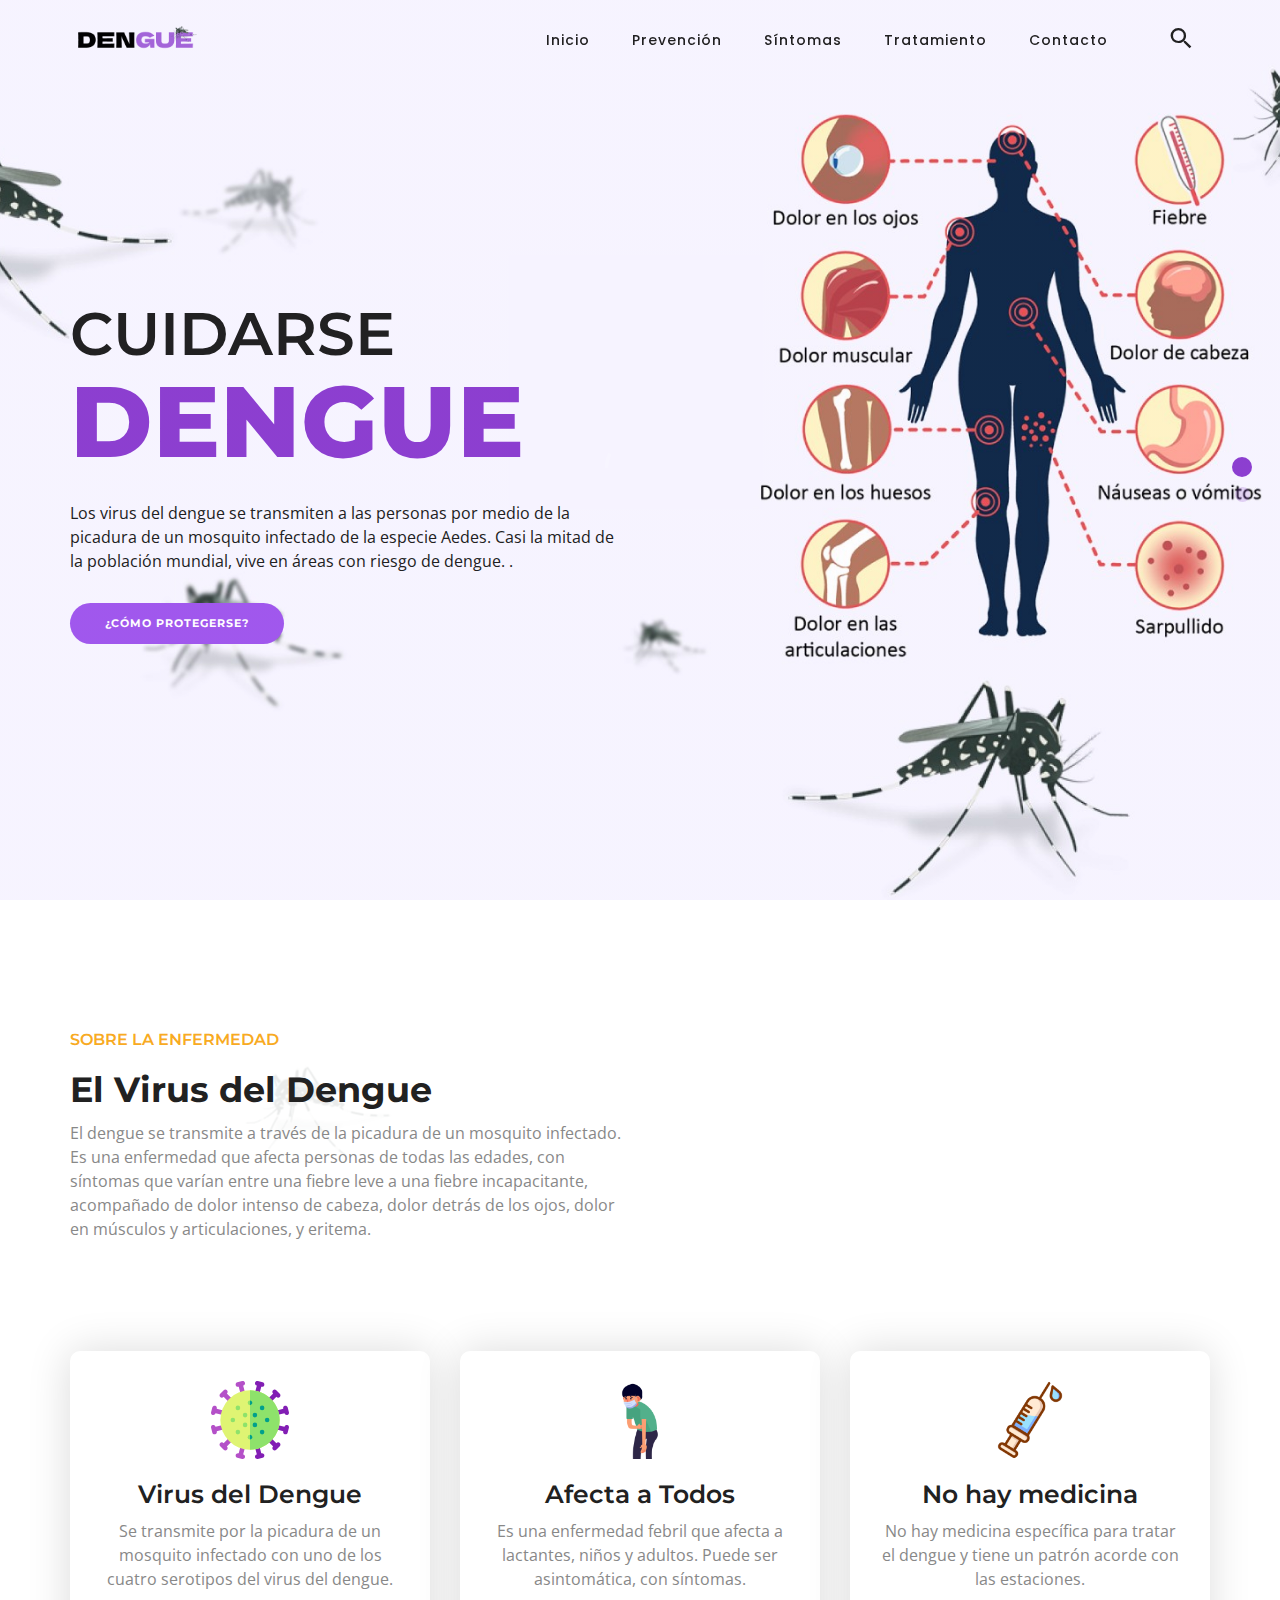
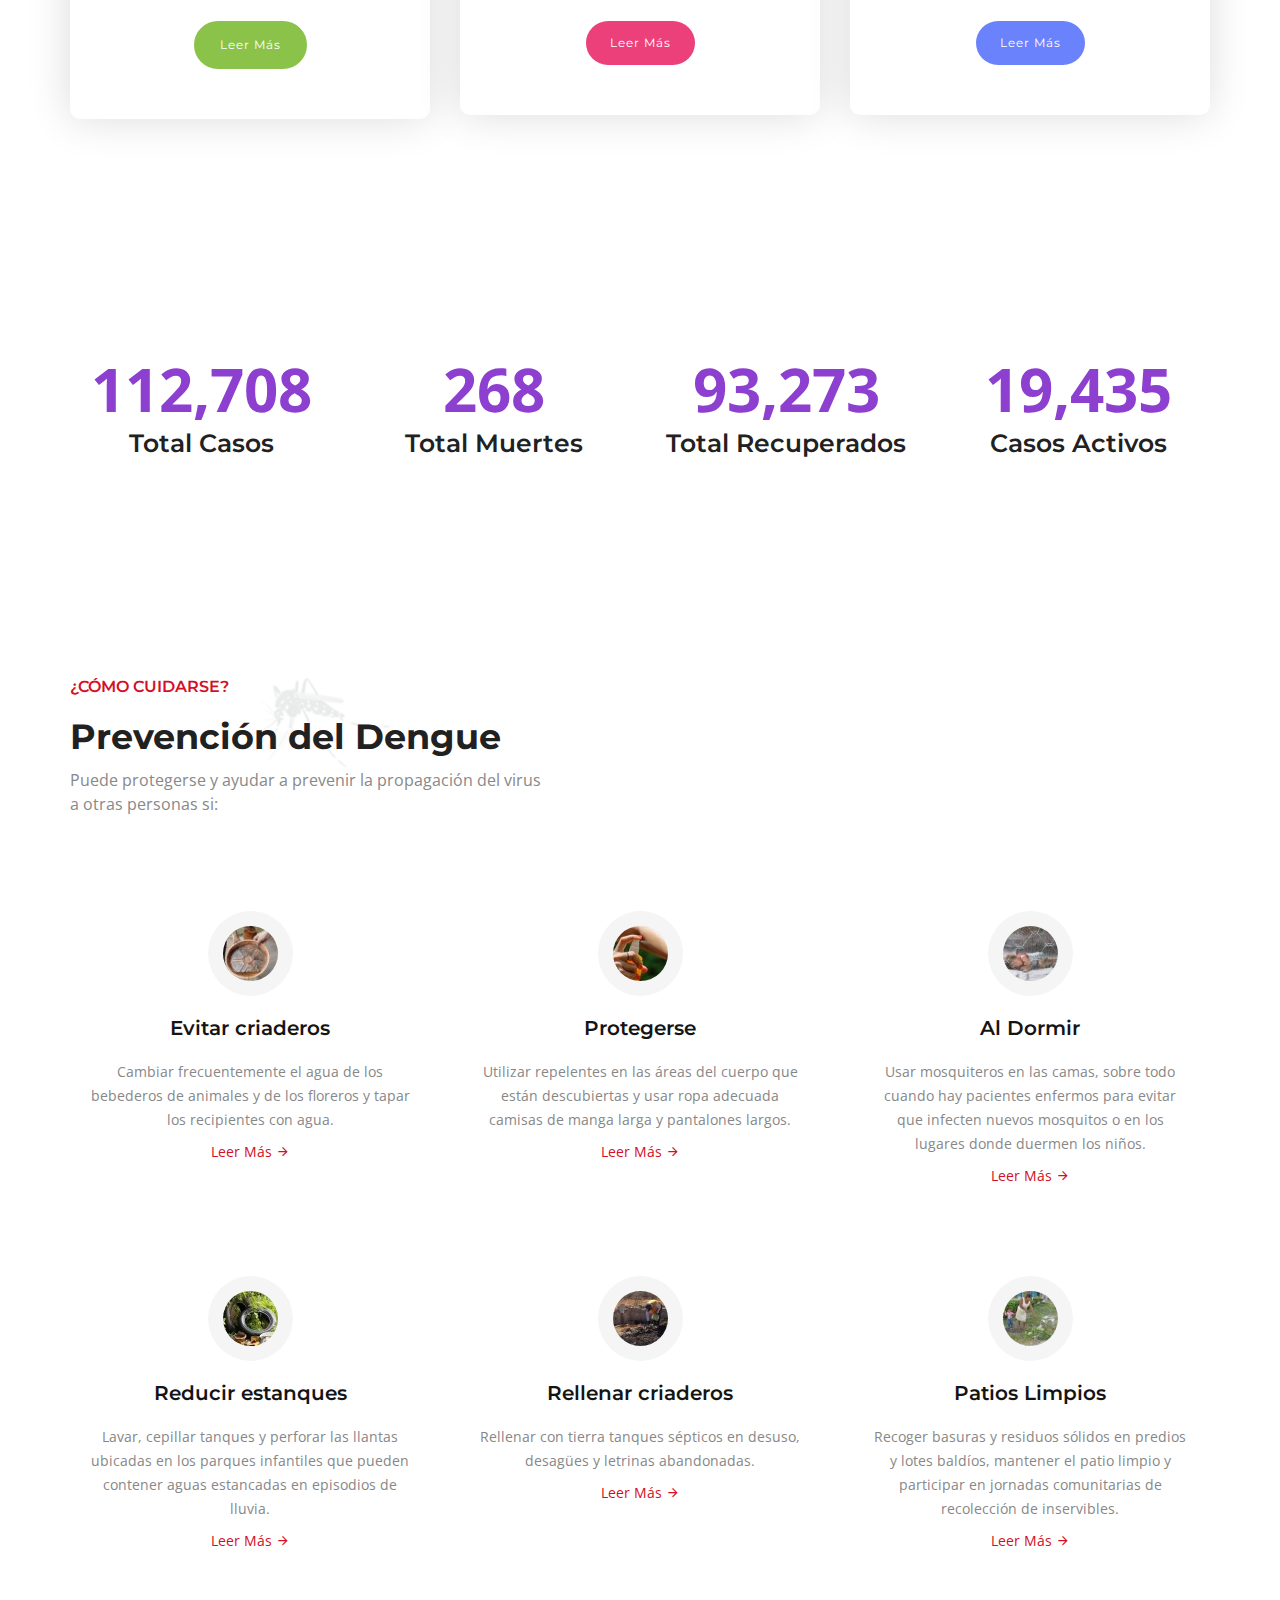
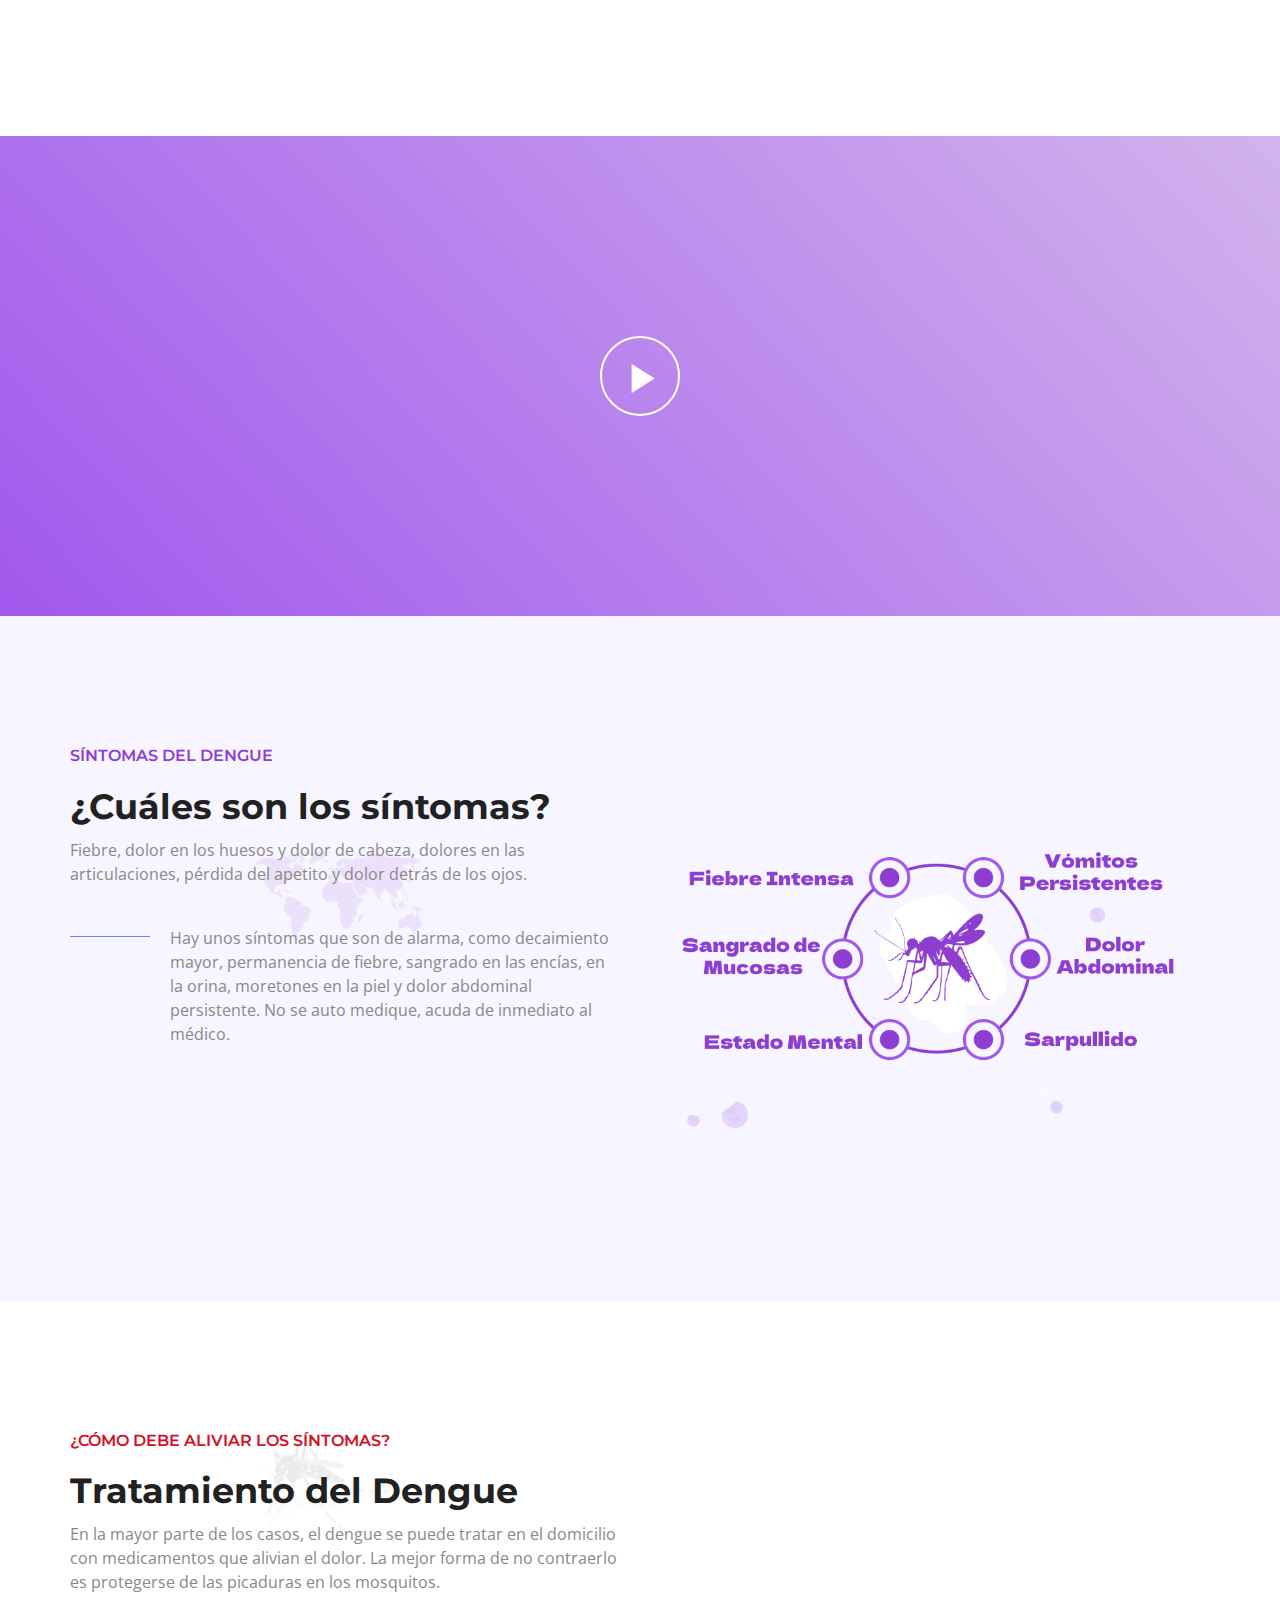
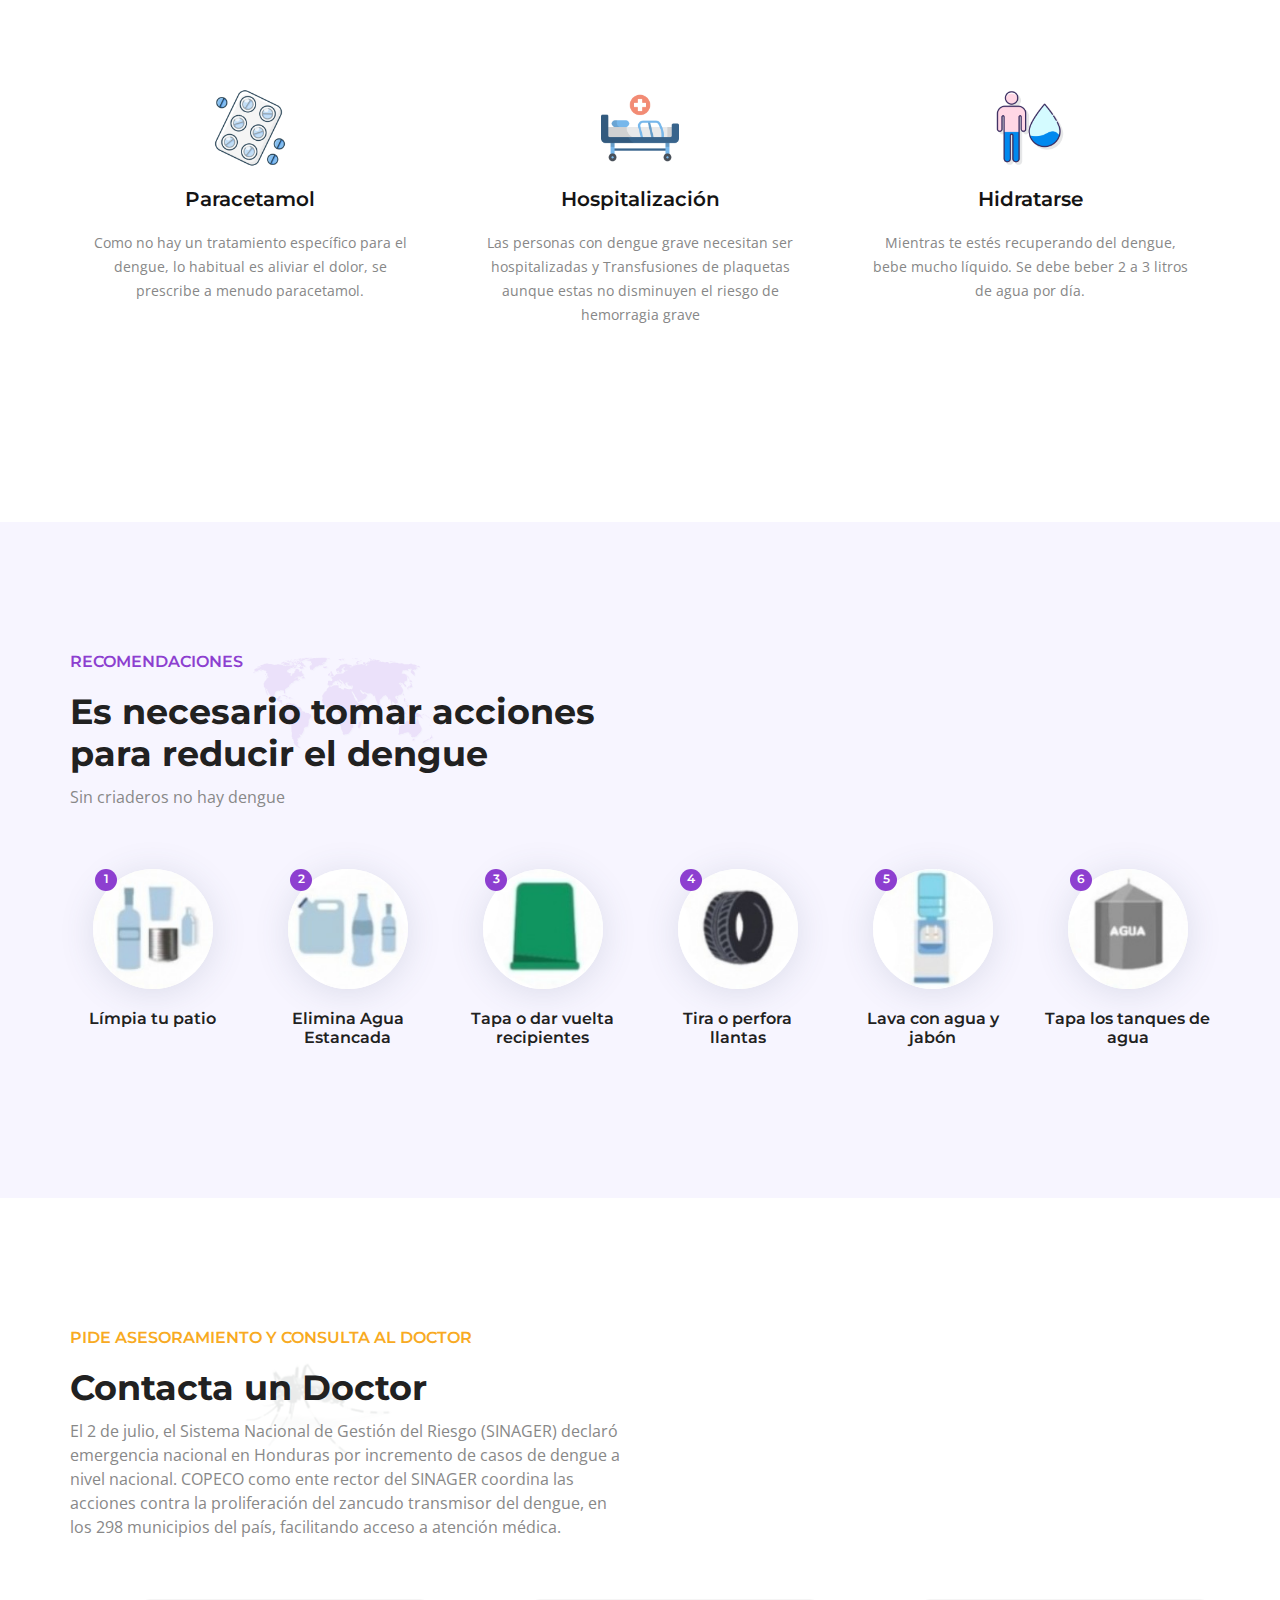
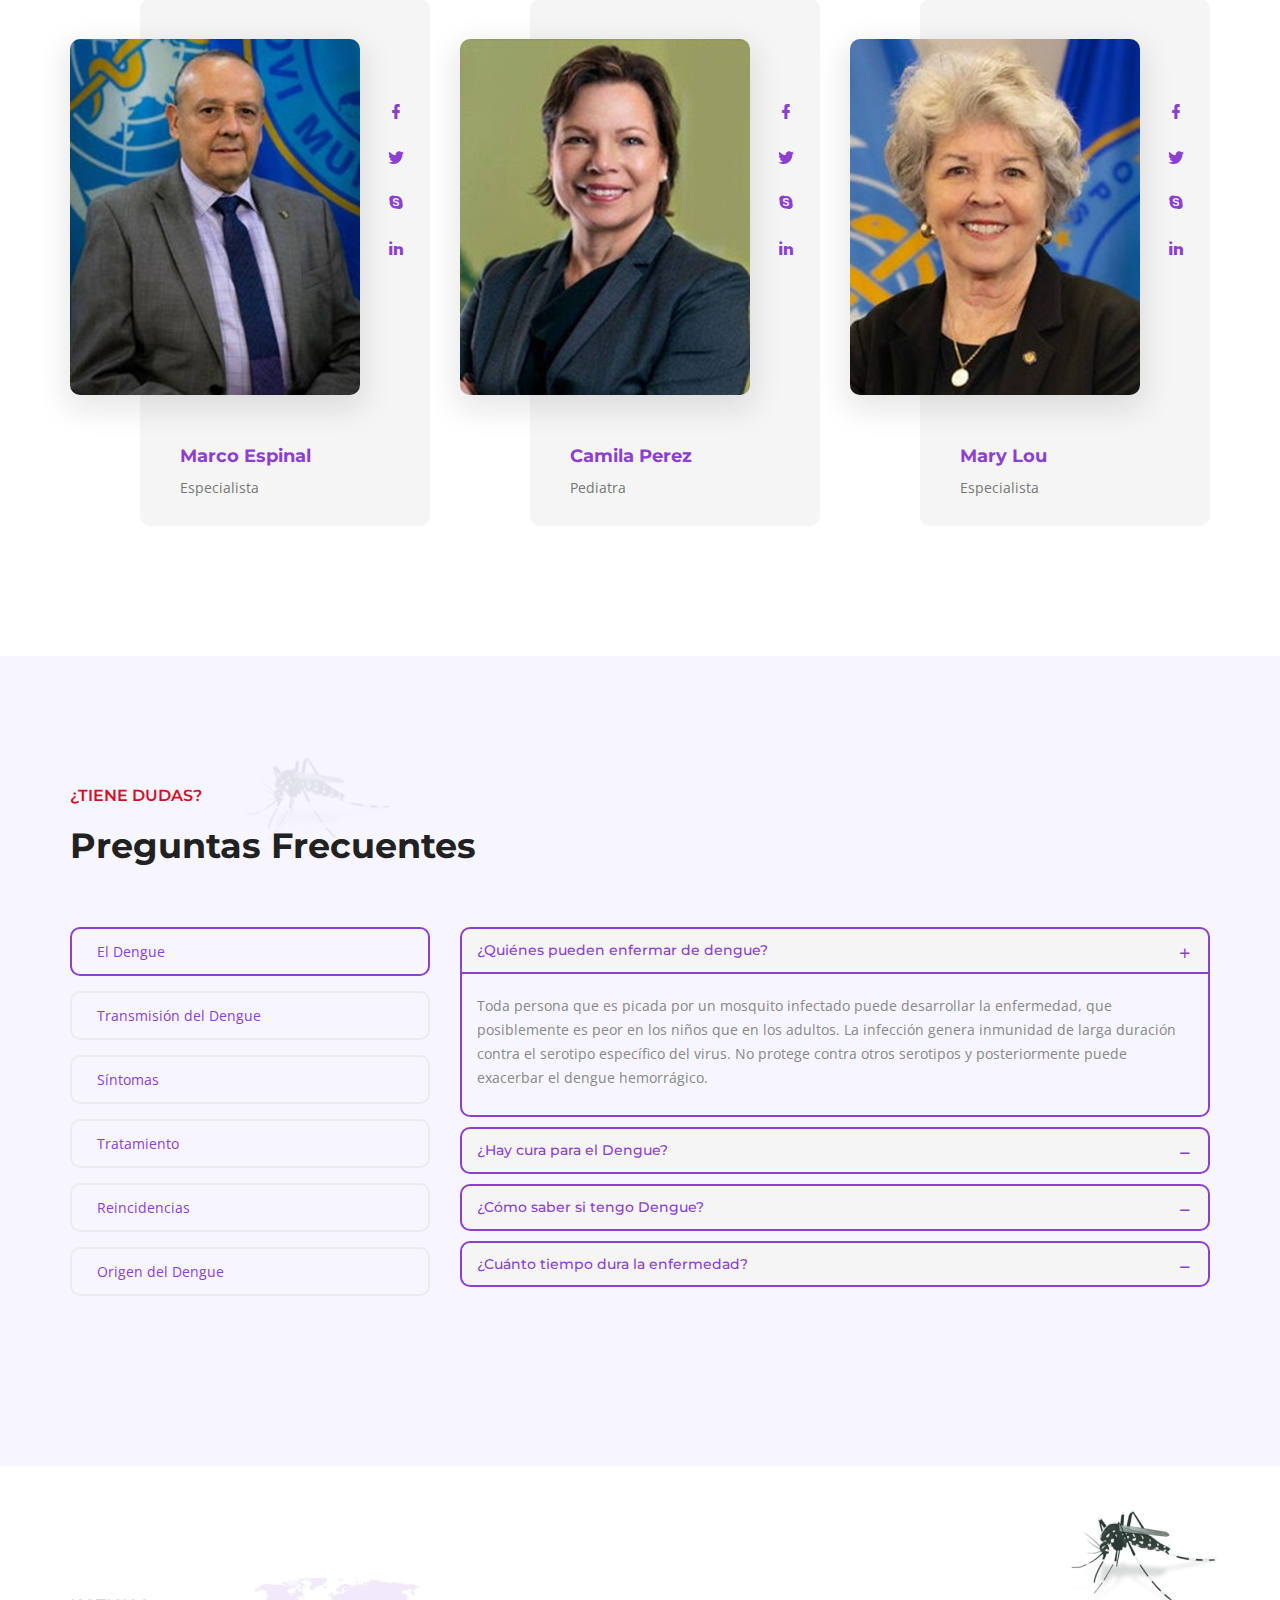
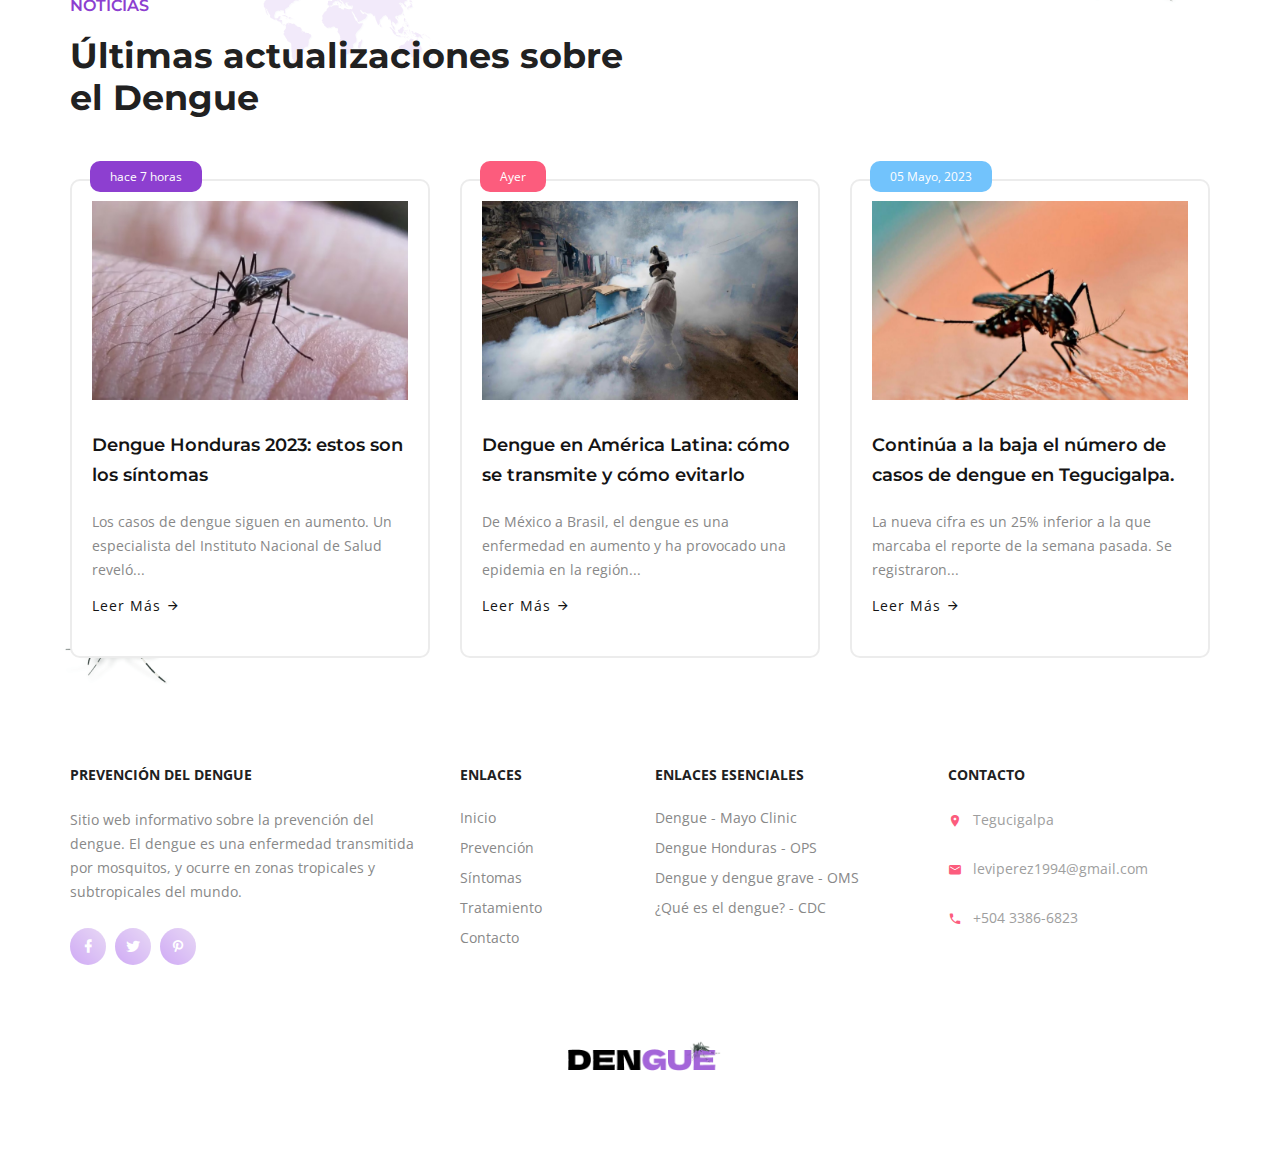
==== commit b39dac17: "Minificacion y SEO" ====
--- a/index.html
+++ b/index.html
@@ -4,10 +4,12 @@
 <meta charset="utf-8">
 <meta name="viewport" content="width=device-width, initial-scale=1">
 <meta http-equiv="X-UA-Compatible" content="IE=edge">
+<meta name="description" content="Sitio web informativo sobre la prevención del dengue. El dengue es una enfermedad transmitida por mosquitos, y ocurre en zonas tropicales y subtropicales del mundo.">
+
 <title>Dengue | Preveción y Tratamiento</title>
 
 <link rel="shortcut icon" href="assets/images/favicon.ico">
-<link rel="stylesheet" href="assets/css/master.purge.css">
+<link rel="stylesheet" href="assets/css/master.min.css">
 <link rel="stylesheet" href="assets/css/responsive.css">
 </head>
 <body>
@@ -848,7 +850,7 @@
 <!--=== Javascript Plugins ===-->
 <script src="https://cdnjs.cloudflare.com/ajax/libs/jquery/1.12.0/jquery.min.js"></script>
 <script src="assets/js/plugins.js"></script>
-<script src="assets/js/master.js"></script>
+<script src="assets/js/master.min.js"></script>
 <!--=== Javascript Plugins End ===-->
 
 </body>
--- a/assets/css/master.min.css
+++ b/assets/css/master.min.css
@@ -0,0 +1 @@
+@import url(https://fonts.googleapis.com/css?family=Lato:300,400,700,900|Montserrat:100,200,300,400,600,700,800,900|Open+Sans:400,700|Poppins:400,500);@import url(../css/bootstrap.min.css);@import url(../css/custom-icons.min.css);@import url(../css/theme-icons.min.css);@import url(../css/cubeportfolio.css);@import url(../css/bootsnav.css);@import url(../css/slick.css);@import url(../css/animate.css);*,.loader-inner,:after,:before{box-sizing:border-box}body,p{font-weight:400}.loader,.mfp-bg{overflow:hidden}*,li>ul{padding:0}.mfp-wrap,.post .post-img img{-webkit-backface-visibility:hidden}.mfp-close,a,a:active,a:focus,a:hover{text-decoration:none}.hero-text,.mfp-container:before,.mfp-content,.portfolio-nav a>span i:before,a.readmore>span{vertical-align:middle}.blog-grid-slider .slick-next,.blog-grid-slider .slick-prev,.img-icon,.main-service-box,.navbar-nav li a,.testimonial .slick-dots li button,.testimonial-two .slick-dots li button,:after,:before,a,p a{-webkit-transition:.3s ease-in-out;-moz-transition:.3s ease-in-out;-ms-transition:.3s ease-in-out;-o-transition:.3s ease-in-out;transition:.3s ease-in-out}@-webkit-keyframes empty{0%{opacity:1}}@-moz-keyframes empty{0%{opacity:1}}@keyframes empty{0%{opacity:1}}@-webkit-keyframes fadeIn{0%{opacity:0}100%{opacity:1}}@-moz-keyframes fadeIn{0%{opacity:0}100%{opacity:1}}@keyframes fadeIn{0%{opacity:0}100%{opacity:1}}@-webkit-keyframes fadeOut{0%{opacity:1}100%{opacity:0}}@-moz-keyframes fadeOut{0%{opacity:1}100%{opacity:0}}@keyframes fadeOut{0%{opacity:1}100%{opacity:0}}@-webkit-keyframes backSlideOut{25%{opacity:.5;-webkit-transform:translateZ(-500px)}100%,75%{opacity:.5;-webkit-transform:translateZ(-500px) translateX(-200%)}}@-moz-keyframes backSlideOut{25%{opacity:.5;-moz-transform:translateZ(-500px)}100%,75%{opacity:.5;-moz-transform:translateZ(-500px) translateX(-200%)}}@keyframes backSlideOut{25%{opacity:.5;transform:translateZ(-500px)}100%,75%{opacity:.5;transform:translateZ(-500px) translateX(-200%)}}@-webkit-keyframes backSlideIn{0%,25%{opacity:.5;-webkit-transform:translateZ(-500px) translateX(200%)}75%{opacity:.5;-webkit-transform:translateZ(-500px)}100%{opacity:1;-webkit-transform:translateZ(0) translateX(0)}}@-moz-keyframes backSlideIn{0%,25%{opacity:.5;-moz-transform:translateZ(-500px) translateX(200%)}75%{opacity:.5;-moz-transform:translateZ(-500px)}100%{opacity:1;-moz-transform:translateZ(0) translateX(0)}}@keyframes backSlideIn{0%,25%{opacity:.5;transform:translateZ(-500px) translateX(200%)}75%{opacity:.5;transform:translateZ(-500px)}100%{opacity:1;transform:translateZ(0) translateX(0)}}@-webkit-keyframes scaleToFade{to{opacity:0;-webkit-transform:scale(.8)}}@-moz-keyframes scaleToFade{to{opacity:0;-moz-transform:scale(.8)}}@keyframes scaleToFade{to{opacity:0;transform:scale(.8)}}@-webkit-keyframes goDown{from{-webkit-transform:translateY(-100%)}}@-moz-keyframes goDown{from{-moz-transform:translateY(-100%)}}@keyframes goDown{from{transform:translateY(-100%)}}@-webkit-keyframes scaleUpFrom{from{opacity:0;-webkit-transform:scale(1.5)}}@-moz-keyframes scaleUpFrom{from{opacity:0;-moz-transform:scale(1.5)}}@keyframes scaleUpFrom{from{opacity:0;transform:scale(1.5)}}@-webkit-keyframes scaleUpTo{to{opacity:0;-webkit-transform:scale(1.5)}}@-moz-keyframes scaleUpTo{to{opacity:0;-moz-transform:scale(1.5)}}@keyframes scaleUpTo{to{opacity:0;transform:scale(1.5)}}@-webkit-keyframes scaleIn{from{-webkit-transform:translateY(-50%) scale(0)}to{-webkit-transform:translateY(-50%) scale(1)}}@-moz-keyframes scaleIn{from{-moz-transform:translateY(-50%) scale(0)}to{-moz-transform:translateY(-50%) scale(1)}}@keyframes scaleIn{from{-webkit-transform:translateY(-50%) scale(0);-moz-transform:translateY(-50%) scale(0);-ms-transform:translateY(-50%) scale(0);-o-transform:translateY(-50%) scale(0);transform:translateY(-50%) scale(0)}to{-webkit-transform:translateY(-50%) scale(1);-moz-transform:translateY(-50%) scale(1);-ms-transform:translateY(-50%) scale(1);-o-transform:translateY(-50%) scale(1);transform:translateY(-50%) scale(1)}}@-webkit-keyframes slideIn{from{opacity:0;-webkit-transform:translateX(-25px)}to{opacity:1;-webkit-transform:translateX(0)}}@-moz-keyframes slideIn{from{opacity:0;-moz-transform:translateX(-25px)}to{opacity:1;-moz-transform:translateX(0)}}@keyframes slideIn{from{opacity:0;-webkit-transform:translateX(-25px);-moz-transform:translateX(-25px);-ms-transform:translateX(-25px);-o-transform:translateX(-25px);transform:translateX(-25px)}to{opacity:1;-webkit-transform:translateX(0);-moz-transform:translateX(0);-ms-transform:translateX(0);-o-transform:translateX(0);transform:translateX(0)}}#loader-overlay{width:100%;height:100vh;background:#a158ed;background:-moz-linear-gradient(47deg,#a158ed 0,#8d3fd0 100%);background:-webkit-linear-gradient(47deg,#a158ed 0,rgba(141,63,1) 100%);background:linear-gradient(47deg,#a158ed 0,#8d3fd0 100%);position:fixed;z-index:999999}.loader{width:70px;height:35px;position:absolute;top:calc(50% - 17px);left:calc(50% - 35px)}.logo,.wrapper,body,figure,html,section{position:relative}.loader-inner{width:70px;height:70px;border-style:solid;border-color:#fff #fff transparent transparent;border-radius:50%;animation:3s ease-in-out infinite rotate;transform:rotate(-200deg)}@keyframes rotate{0%,100%{border-width:10px}25%,75%{border-width:3px}50%{transform:rotate(115deg);border-width:10px}}@-webkit-keyframes fadeTop{from{opacity:0;-webkit-transform:translate3d(0,10%,0);transform:translate3d(0,10%,0)}to{opacity:1;-webkit-transform:none;transform:none}}@keyframes fadeTop{from{opacity:0;-webkit-transform:translate3d(0,10%,0);transform:translate3d(0,10%,0)}to{opacity:1;-webkit-transform:none;transform:none}}@-webkit-keyframes fadeLeft{from{opacity:0;-webkit-transform:translate3d(-10%,0,0);transform:translate3d(-10%,0,0)}to{opacity:1;-webkit-transform:none;transform:none}}@keyframes fadeLeft{from{opacity:0;-webkit-transform:translate3d(-10%,0,0);transform:translate3d(-10%,0,0)}to{opacity:1;-webkit-transform:none;transform:none}}@-webkit-keyframes fadeRight{from{opacity:0;-webkit-transform:translate3d(10%,0,0);transform:translate3d(10%,0,0)}to{opacity:1;-webkit-transform:none;transform:none}}@keyframes fadeRight{from{opacity:0;-webkit-transform:translate3d(10%,0,0);transform:translate3d(10%,0,0)}to{opacity:1;-webkit-transform:none;transform:none}}::selection{background-color:#212121;color:#fff}*{margin:0;min-height:0;min-width:0}body,html{height:100%}body{color:#878787;background:#fff;font-size:16px;font-family:'Open Sans',sans-serif}.mark,mark,nav.navbar.bootsnav ul.nav>li>a.btn-color,nav.navbar.bootsnav.navbar-transparent.white ul.nav>li>a.btn-color{background-color:#1de9b6}.wrapper{z-index:20;overflow-x:hidden}.eicon{display:inline-block;font-style:normal!important;font-weight:400!important;font-variant:normal!important;text-transform:none!important;speak:none;line-height:1;-webkit-font-smoothing:antialiased;-moz-osx-font-smoothing:grayscale}.btn,.portfolio-right .project-detail-box li,.portfolio-right .project-type-list li,.upper-case{text-transform:uppercase}h1,h2,h3,h4,h5,h6{color:#212121;margin:20px 0 10px;font-style:normal;font-family:Montserrat,sans-serif}.h1,.h2,.h3,.h4,.h5,.h6,h1,h2,h3,h4,h5,h6{line-height:1.2em}h1{font-size:48px}h2{font-size:35px}.page-title h5,h3{font-size:25px}h4{font-size:18px}.footer,.heading-style-one p,h5{font-size:16px}h6{font-size:12px}.mfp-preloader a:hover,.team-block .inner-box:hover .lower-content .designation,.team-block .inner-box:hover .lower-content h3 a,.team-block .inner-box:hover .social-icons li a,h1 a,h2 a,h3 a,h4 a,h5 a,h6 a{color:#fff}a:focus,a:hover,p a:hover{color:#1a237e}p{letter-spacing:normal;line-height:24px;color:#888;font-family:'Open Sans',sans-serif}.box-wrap span,.btn,label{font-family:Montserrat,sans-serif}a:active,a:focus,a:hover{outline:0}ul{list-style:disc}li>ul{margin-left:15px}figure{margin-bottom:6px}img{height:auto;max-width:100%}.mark,mark{color:#fff}.feature-box-rounded h4 a,.portfolio-nav a>span:hover,label{color:#212121}hr{border:0;height:5px;width:80px;margin:20px auto}textarea{resize:none}label{margin-bottom:10px;font-weight:500;font-size:13px}input[type=color]:focus,input[type=date]:focus,input[type=email]:focus,input[type=number]:focus,input[type=password]:focus,input[type=search]:focus,input[type=tel]:focus,input[type=text]:focus,input[type=time]:focus,input[type=url]:focus,textarea:focus{border-color:none;box-shadow:none;outline:0}section{padding-top:130px;padding-bottom:130px;z-index:10;background-color:transparent}.navbar-nav{float:right;margin:0;padding:0 10px}nav.navbar.bootsnav.navbar-transparent .logo{position:relative;z-index:110;display:table;height:80px;-webkit-transition:.3s;transition:.3s}.brand-center .logo,nav.navbar.bootsnav.navbar-transparent.brand-center .logo{display:block;max-width:200px;text-align:center;margin:0 auto}.logo{z-index:110;display:table;height:60px;-webkit-transition:.3s;transition:.3s}.logo img{max-height:33px;-webkit-transition:.5s;transition:.5s;display:block}.v-align-middle,nav .logo>a{display:table-cell;vertical-align:middle}.logo-footer img,.navbar-scrollspy .logo img{text-align:center;margin:0 auto}nav.bootsnav.navbar-sidebar ul.nav{margin:0 0 30px}nav.navbar.bootsnav ul.nav>li>a.btn-color:active,nav.navbar.bootsnav ul.nav>li>a.btn-color:focus,nav.navbar.bootsnav ul.nav>li>a.btn-color:hover,nav.navbar.bootsnav.navbar-transparent.white ul.nav>li>a.btn-color:active,nav.navbar.bootsnav.navbar-transparent.white ul.nav>li>a.btn-color:focus,nav.navbar.bootsnav.navbar-transparent.white ul.nav>li>a.btn-color:hover{background-color:#283593}.navbar-nav>li>.dropdown-menu{margin-top:2px}.hero-text h1{font-size:100px;line-height:1}.hero-text h2{font-size:80px}.hero-text h3{font-size:60px;line-height:35px}.hero-text h4{font-size:30px;line-height:25px}.hero-text h5{font-size:19px;line-height:20px}.hero-text h6{font-size:14px;line-height:16px}.hero-text p{display:inline-block;float:left;margin-right:10px;margin-top:20px}.white-bg{background-color:#fff}.light-bg{background-color:#f7f5ff}.fixed-bg{background-attachment:fixed!important}.parallax-overlay{background:rgba(255,255,255,.6);width:100%;height:100%;position:absolute;z-index:-1;top:0;left:0}.hero-text-wrap.gradient-overlay{position:absolute;z-index:1;background:#a158ed;background:-moz-linear-gradient(47deg,#a158ed 0,rgba(141,63,208,.39539565826330536) 100%);background:-webkit-linear-gradient(47deg,#a158ed 0,rgba(141,63,208,.39539565826330536) 100%);background:linear-gradient(47deg,#a158ed 0,rgba(141,63,208,.39539565826330536) 100%)}.gradient-overlay{background:#a158ed;background:-moz-linear-gradient(47deg,#a158ed 0,rgba(141,63,208,.39539565826330536) 100%);background:-webkit-linear-gradient(47deg,#a158ed 0,rgba(141,63,208,.39539565826330536) 100%);background:linear-gradient(47deg,#a158ed 0,rgba(141,63,208,.39539565826330536) 100%);width:100%;height:100%;position:absolute;z-index:-1;top:0;left:0}.box-title,.box-title-two,.box-wrap,.relative,.team-block,.welcome-style-two{position:relative}.parallax-bg{background-size:cover;-webkit-background-size:cover;-moz-background-size:cover;-o-background-size:cover;background-repeat:no-repeat;background-position:50% 50%;width:100%;height:100%}.heading-style-one h6{margin-top:0;font-weight:600;font-size:16px}.thin-borders{height:1px;width:80px}.thin-border-purple{background-color:#6a82fb}.welcome-style-two{width:100%;float:left}.welcome-style-two .thin-border-purple{margin-top:10px;margin-right:20px}.welcome-style-two p{width:80%}.box-title:after{transform:translate(-50%,-120%);-webkit-transform:translate(-50%,-120%);-moz-transform:translate(-50%,-120%);background:url(../images/svg/mapa.svg) no-repeat;width:190.12px!important;height:92.94px!important;top:70%!important}.box-title-two:after{background:url(../images/dengue/mosquito.png) no-repeat;transform:translate(-50%,-50%);-webkit-transform:translate(-50%,-50%);-moz-transform:translate(-50%,-50%)}.box-title-two:after,.box-title:after{content:'';position:absolute;top:50%;left:50%;width:207px;height:207px;z-index:-1;opacity:.1}.img-icon{margin:0 auto;width:78px;height:78px;text-align:center;display:block}.box-wrap,.feature-box i,.main-service-box h4,.main-service-box-2 h4,.mb-20{margin-bottom:20px}.virus-icon{background:url(../images/virus-icon.svg) 0 0/cover no-repeat}.medicina-icono{background:url(../images/dengue/medicina.png) 0 0/cover no-repeat}.enfermo-icono{background:url(../images/dengue/enfermo.png) 0 0/cover no-repeat}.paracetamol-icono{background:url(../images/dengue/paracetamol.png) 0 0/cover no-repeat}.vomitos-icono{background:url(../images/dengue/vomitos.png) 0 0/cover no-repeat}.ojos-icono{background:url(../images/dengue/dolor-ojos.png) 0 0/cover no-repeat}.glandulas-icono{background:url(../images/dengue/glandulas-inflamadas.png) 0 0/cover no-repeat}.reposo-icono{background:url(../images/dengue/reposo.png) 0 0/cover no-repeat}.medicina-2-icono{background:url(../images/dengue/medicinas.png) 0 0/cover no-repeat}.oxigeno-icono{background:url(../images/dengue/oxigeno.png) 0 0/cover no-repeat}.liquidos-icono{background:url(../images/dengue/liquidos.png) 0 0/cover no-repeat}.trasfusion-icono{background:url(../images/dengue/transfusion.png) 0 0/cover no-repeat}.sangrado-icono{background:url(../images/dengue/sangrado.png) 0 0/cover no-repeat}.sarpullido-icono{background:url(../images/dengue/sarpullido.png) 0 0/cover no-repeat}.encias-icono{background:url(../images/dengue/encias.png) 0 0/cover no-repeat}.hospitalizacion-icono{background:url(../images/dengue/hospitalizacion.png) 0 0/cover no-repeat}.hidratarse-icono{background:url(../images/dengue/hidratarse.png) 0 0/cover no-repeat}.phone-icon{background:url(../images/phone-icon.svg) 0 0/cover no-repeat}.address-icon{background:url(../images/address-icon.svg) 0 0/cover no-repeat}.email-icon{background:url(../images/email-icon.svg) 0 0/cover no-repeat}.feature-box-rounded h4 a:hover,.main-service-box p a:hover,.pink-color,.post-info a:hover{color:#fc5c7d}.feature-box-rounded{background-color:#fff;border-radius:10px;-webkit-border-radius:10px;-moz-border-radius:10px;padding:30px;-webkit-box-shadow:-1px 0 43px 0 rgba(0,0,0,.14);-moz-box-shadow:-1px 0 43px 0 rgba(0,0,0,.14);box-shadow:-1px 0 43px 0 rgba(0,0,0,.14)}.feature-box .btn.btn-sm{font-size:12px!important;font-weight:400;text-transform:capitalize}.feature-box .btn-pink{color:#fff;border-color:#ec407a;background-color:#ec407a}.feature-box .btn-pink:active,.feature-box .btn-pink:focus,.feature-box .btn-pink:hover{background-color:#db346d;border-color:#db346d;color:#fff}.feature-box .btn-purple{color:#fff;border-color:#6a82fb;background-color:#6a82fb}.feature-box .btn-purple:active,.feature-box .btn-purple:focus,.feature-box .btn-purple:hover{background-color:#546ef1;border-color:#546ef1;color:#fff}.main-service-box,.main-service-box-2{padding:35px;margin-bottom:20px}.main-service-box i{font-size:40px}.main-service-box h4{font-size:20px;color:#141414;font-weight:600;margin-top:0}.main-service-box p,.main-service-box-2 p{font-size:14px;color:#878787}.main-service-box p a{color:#878787}.main-service-box:hover{background-color:transparent;-webkit-box-shadow:0 0 30px 5px rgba(0,0,0,.16);-moz-box-shadow:0 0 30px 5px rgba(0,0,0,.16);box-shadow:0 0 30px 5px rgba(0,0,0,.16);border-radius:10px;-webkit-border-radius:10px;-moz-border-radius:10px}.main-service-box-2 i img{margin:0 auto;width:85px;height:85px;text-align:center;display:block;position:relative;background-color:#f5f5f5;border-radius:100px;-webkit-border-radius:100px;-moz-border-radius:100px;padding:15px}.box-wrap .img-wrp,.box-wrap span{border-radius:100px;display:block}.main-service-box-2 h4{font-size:20px;color:#141414;font-weight:600;margin-top:20px}.main-service-box-2 a{font-size:14px;color:#d31027;-webkit-transition:.6s ease-in-out;-moz-transition:.6s ease-in-out;-ms-transition:.6s ease-in-out;-o-transition:.6s ease-in-out;transition:.6s ease-in-out;display:block}.main-service-box-2 a:hover{color:#d31027;transform:translateX(10px)}.box-wrap{margin-top:20px}.absolute,.box-wrap span,.shapes{position:absolute}.box-wrap .img-wrp{width:120px;height:120px;margin:0 auto;background-color:#fff;box-shadow:0 4px 35px 0 rgba(70,86,117,.15)}.box-wrap .img-wrp .img-responsive{border-radius:50%}.box-wrap h4{font-size:16px;color:#212121;font-weight:600;margin-top:20px}.box-wrap span{top:0;left:25px;background-color:#8d3fd0;color:#fff;text-align:center;font-size:12px;line-height:20px;font-weight:600;width:22px;height:22px}.mfp-fade.mfp-bg.mfp-removing,[data-opacity="0"]{opacity:0}.accordion-color .panel-default>.panel-heading+.panel-collapse>.panel-body p a:hover,.accordion-color .panel-default>.panel-heading+.panel-collapse>.panel-body ul li a:hover,.btn.disabled,.btn[disabled],.mfp-arrow:focus,.mfp-arrow:hover,.mfp-close:focus,.mfp-close:hover,.slick-next:focus:before,.slick-next:hover:before,.slick-prev:focus:before,.slick-prev:hover:before,.testimonial .slick-next:focus:before,.testimonial .slick-next:hover:before,.testimonial .slick-prev:focus:before,.testimonial .slick-prev:hover:before,[data-opacity="1"],fieldset[disabled] .btn{opacity:1}.shapes{-moz-transition:.3s;-webkit-transition:.3s;-o-transition:.3s;transition:.3s;z-index:-1}.hexagon-gradient-left{left:-10%;top:10%;width:302px;height:306px;background:url(../images/hexagon-gradient-left.svg) no-repeat}.triangle-light-blue{right:-7%;bottom:0;width:218px;height:236px;background:url(../images/triangle-light-blue.svg) no-repeat}.virus-box-1,.virus-box-2{background:url(../images/dengue/mosquito.png) no-repeat}.virus-box-1{left:5%;bottom:-23%;width:276px;height:276px}.virus-box-2{right:-7%;top:2%;width:300px;height:300px}input.form-control::-webkit-input-placeholder{color:#212121;font-size:12px;font-family:Montserrat,sans-serif;font-weight:600}input.form-control::-moz-placeholder{color:#212121;font-size:12px;font-family:Montserrat,sans-serif;font-weight:600}input.form-control:-ms-input-placeholder{color:#212121;font-size:12px;font-family:Montserrat,sans-serif;font-weight:600}input.form-control:-moz-placeholder{color:#212121;font-size:12px;font-family:Montserrat,sans-serif;font-weight:600}textarea.form-control::-webkit-input-placeholder{color:#212121;font-size:12px;font-family:Montserrat,sans-serif;font-weight:600}textarea.form-control::-moz-placeholder{color:#212121;font-size:12px;font-family:Montserrat,sans-serif;font-weight:600}textarea.form-control:-ms-input-placeholder{color:#212121;font-size:12px;font-family:Montserrat,sans-serif;font-weight:600}textarea.form-control:-moz-placeholder{color:#212121;font-size:12px;font-family:Montserrat,sans-serif;font-weight:600}input.search-bar-top::-webkit-input-placeholder{color:#fff!important}input.search-bar-top::-moz-placeholder{color:#fff!important}input.search-bar-top:-ms-input-placeholder{color:#fff!important}input.search-bar-top:-moz-placeholder{color:#fff!important}.text-left{text-align:left}.font-600{font-weight:600}.font-700{font-weight:700}.font-800{font-weight:800}.default-color{color:#8d3fd0!important}.dark-color,.dark-color h1,.dark-color h2,.dark-color h3,.dark-color h4,.dark-color h5,.dark-color h6,.dark-color p{color:#212121!important}.blue-color{color:#41a4f7}.green-color{color:#8cc34c}.yellow-color{color:#f8aa22}.red-color{color:#d31027}.mt-30,.project-type-list{margin-top:30px}.mt-50,.portfolio-right .project-detail-box.mt-50{margin-top:50px}.mt-100{margin-top:100px}.pt-70{padding-top:70px}.pt-200{padding-top:200px}.pb-0{padding-bottom:0}.pb-70{padding-bottom:70px}.pb-200{padding-bottom:200px}.center-layout{display:table;table-layout:fixed;height:100%;width:100%;position:relative}.mfp-bg,.mfp-wrap{position:fixed;left:0;top:0;height:100%}.remove-margin{margin:0!important}.img-responsive{width:100%}.btn,.form-control,.form-control:focus,.form-control:hover{-webkit-box-shadow:none;box-shadow:none}button:focus{outline:0!important}.btn{font-size:11px;font-weight:700;color:#35383c;background-color:transparent;line-height:1;letter-spacing:1px;padding:8px 10px 7px;margin:0 0 10px;transition:.35s cubic-bezier(.4, 0, .2, 1);transform:translateY(0);border-radius:4px;border:0}.project-info li,.project-title{letter-spacing:2px;text-transform:uppercase}.btn.focus,.btn:focus,.btn:hover{transform:translateY(-5px)}.btn.btn-animated-none,.btn.btn-animated-none.focus,.btn.btn-animated-none:focus,.btn.btn-animated-none:hover{transform:none}.btn+.btn,.portfolio-nav a.next i{margin-left:10px}.btn:focus,.btn:focus:active{outline:0}.btn-circle{border-radius:100px}.btn.active,.btn:active{outline:0;background-image:none;-webkit-box-shadow:none;box-shadow:none}.btn.btn-md{padding:15px 35px;font-size:11px}.btn.btn-sm{padding:16px 24px;font-size:9px}.has-error .form-control:focus{border-color:#843534;-webkit-box-shadow:none;box-shadow:none}.btn-color{color:#fff;border-color:#a158ed;background-color:#a158ed}.btn-color:active,.btn-color:focus,.btn-color:hover{background-color:#8d3fd0;border-color:#8d3fd0;color:#fff}.btn-green{color:#fff;border:2px solid #8bc34a;background-color:#8bc34a}.btn-green:active,.btn-green:focus,.btn-green:hover{background-color:#8bc34a;border-color:#8bc34a;color:#fff}.icon{margin-left:6px}.feature-box{float:left}.feature-box .pull-left{width:15%}.counter-wrap{margin:25px 0;text-align:center}.counter-wrap h2{margin:15px 0 20px;font-size:60px;line-height:50px;text-align:center;color:#8d3fd0;font-family:'Open Sans',sans-serif;font-weight:700}.counter-wrap h3,.mfp-close,.portfolio-nav a>span,.project-info li,.project-info li span,.project-title{font-family:Montserrat,sans-serif}.counter-wrap h3{margin:0;font-size:25px;line-height:18px;text-align:center;color:#212121;font-weight:600}.mfp-bg{width:100%;z-index:1042;background:#000;opacity:.9}.mfp-wrap{width:100%;z-index:1043;outline:0}.mfp-container{text-align:center;position:absolute;width:100%;height:100%;left:0;top:0;padding:0 8px;-webkit-box-sizing:border-box;-moz-box-sizing:border-box;box-sizing:border-box}.mfp-container:before{content:'';display:inline-block;height:100%}.mfp-align-top .mfp-container:before,.mfp-hide,.mfp-loading.mfp-figure,.mfp-s-error .mfp-content,.mfp-s-ready .mfp-preloader{display:none}.mfp-content{position:relative;display:inline-block;margin:0 auto;text-align:left;z-index:1045}.mfp-ajax-holder .mfp-content,.mfp-inline-holder .mfp-content{width:100%;cursor:auto}.mfp-ajax-cur{cursor:progress}.mfp-zoom-out-cur,.mfp-zoom-out-cur .mfp-image-holder .mfp-close{cursor:-moz-zoom-out;cursor:-webkit-zoom-out;cursor:zoom-out}.mfp-gallery .mfp-image-holder .mfp-figure,.mfp-zoom{cursor:pointer}.mfp-zoom{cursor:-webkit-zoom-in;cursor:-moz-zoom-in;cursor:zoom-in}.mfp-auto-cursor .mfp-content{cursor:auto}.mfp-arrow,.mfp-close,.mfp-counter,.mfp-preloader{-webkit-user-select:none;-moz-user-select:none;user-select:none}.mfp-preloader{color:#ccc;position:absolute;top:50%;width:auto;text-align:center;margin-top:-.8em;left:8px;right:8px;z-index:1044}.mfp-preloader a{color:#ccc}button.mfp-arrow,button.mfp-close{overflow:visible;cursor:pointer;background:0 0;border:0;-webkit-appearance:none;display:block;outline:0;padding:0;z-index:1046;-webkit-box-shadow:none;box-shadow:none}.mfp-figure:after,.mfp-iframe-scaler iframe{box-shadow:0 0 8px rgba(0,0,0,.6);position:absolute;left:0}button::-moz-focus-inner{padding:0;border:0}.mfp-close{width:44px;height:44px;line-height:44px;position:absolute;right:0;top:0;text-align:center;opacity:.65;padding:0 0 18px 10px;color:#fff;font-style:normal;font-size:28px}.mfp-close:active{top:1px}.mfp-close-btn-in .mfp-close{color:#333}.mfp-iframe-holder .mfp-close,.mfp-image-holder .mfp-close{color:#fff;right:-6px;text-align:right;padding-right:6px;width:100%}.mfp-counter{position:absolute;top:0;right:0;color:#ccc;font-size:12px;line-height:18px;white-space:nowrap}.mfp-figure,img.mfp-img{line-height:0}.mfp-arrow{position:absolute;opacity:.65;margin:-55px 0 0;top:50%;padding:0;width:90px;-webkit-tap-highlight-color:transparent}.mfp-arrow:active{margin-top:-54px}.mfp-arrow .mfp-a,.mfp-arrow .mfp-b,.mfp-arrow:after,.mfp-arrow:before{content:'';display:block;width:0;height:0;position:absolute;left:0;top:0;margin-top:35px;margin-left:35px;border:inset transparent}.mfp-arrow .mfp-a,.mfp-arrow:after{border-top-width:13px;border-bottom-width:13px;top:8px}.mfp-arrow .mfp-b,.mfp-arrow:before{border-top-width:21px;border-bottom-width:21px;opacity:.7}.mfp-arrow-left{left:0}.mfp-arrow-left .mfp-a,.mfp-arrow-left:after{border-right:17px solid #fff;margin-left:31px}.mfp-arrow-left .mfp-b,.mfp-arrow-left:before{margin-left:25px;border-right:27px solid #3f3f3f}.blog-grid-slider .slick-next,.mfp-arrow-right{right:0}.mfp-arrow-right .mfp-a,.mfp-arrow-right:after{border-left:17px solid #fff;margin-left:39px}.mfp-arrow-right .mfp-b,.mfp-arrow-right:before{border-left:27px solid #3f3f3f}.mfp-iframe-holder{padding-top:40px;padding-bottom:40px}.mfp-iframe-holder .mfp-content{line-height:0;width:100%;max-width:900px}.mfp-image-holder .mfp-content,img.mfp-img{max-width:100%}.mfp-iframe-holder .mfp-close{top:-40px}.mfp-iframe-scaler{width:100%;height:0;overflow:hidden;padding-top:56.25%}.mfp-iframe-scaler iframe{display:block;top:0;width:100%;height:100%;background:#000}.mfp-figure:after,img.mfp-img{width:auto;height:auto;display:block}img.mfp-img{-webkit-box-sizing:border-box;-moz-box-sizing:border-box;box-sizing:border-box;margin:0 auto;padding:40px 0 0}.mfp-figure:after{content:'';top:40px;bottom:40px;right:0;z-index:-1;background:#444}.mfp-figure small{color:#bdbdbd;display:block;font-size:12px;line-height:14px}.mfp-figure figure{margin:0}.mfp-bottom-bar{margin-top:-36px;position:absolute;top:100%;left:0;width:100%;cursor:auto;display:none}.mfp-title{text-align:left;line-height:18px;color:#f3f3f3;word-wrap:break-word;padding-right:36px}@media screen and (max-width:800px) and (orientation:landscape),screen and (max-height:300px){.mfp-img-mobile .mfp-image-holder{padding-left:0;padding-right:0}.mfp-img-mobile .mfp-bottom-bar:empty,.mfp-img-mobile img.mfp-img{padding:0}.mfp-img-mobile .mfp-figure:after{top:0;bottom:0}.mfp-img-mobile .mfp-figure small{display:inline;margin-left:5px}.mfp-img-mobile .mfp-bottom-bar{background:rgba(0,0,0,.6);bottom:0;margin:0;top:auto;padding:3px 5px;position:fixed;-webkit-box-sizing:border-box;-moz-box-sizing:border-box;box-sizing:border-box}.mfp-img-mobile .mfp-counter{right:5px;top:3px}.mfp-img-mobile .mfp-close{top:0;right:0;width:35px;height:35px;line-height:35px;background:rgba(0,0,0,.6);position:fixed;text-align:center;padding:0}}@media all and (max-width:900px){.mfp-arrow{-webkit-transform:scale(.75);transform:scale(.75)}.mfp-arrow-left{-webkit-transform-origin:0;transform-origin:0}.mfp-arrow-right{-webkit-transform-origin:100%;transform-origin:100%}.mfp-container{padding-left:6px;padding-right:6px}}.mfp-ie7 .mfp-container,.mfp-ie7 .mfp-img{padding:0}.mfp-ie7 .mfp-bottom-bar{width:600px;left:50%;margin-left:-300px;margin-top:5px;padding-bottom:5px}.mfp-ie7 .mfp-content{padding-top:44px}.mfp-ie7 .mfp-close{top:0;right:0;padding-top:0}.mfp-fade.mfp-bg{opacity:0;-webkit-transition:.4s ease-out;-moz-transition:.4s ease-out;transition:.4s ease-out}.mfp-fade.mfp-bg.mfp-ready{opacity:.92}.mfp-arrow-left::after,.mfp-arrow-right::after{font-family:FontAwesome;border:none;color:#fff;font-size:65px;-webkit-transition:.5s;transition:.5s}.mfp-arrow-right::after{content:"\f105"}.mfp-arrow-left::after{content:"\f104"}.mfp-arrow-left::before,.mfp-arrow-right::before{border:none}.mfp-arrow{height:60px}.mfp-arrow .mfp-a,.mfp-arrow .mfp-b,.mfp-arrow::after,.mfp-arrow::before{margin-top:15px;top:-1px}.mfp-fade.mfp-wrap .mfp-content,.mfp-fade.mfp-wrap.mfp-removing .mfp-content{opacity:0;transform:scale(.95);-webkit-transition:.4s ease-out;-moz-transition:.4s ease-out;transition:.4s ease-out}.mfp-fade.mfp-wrap.mfp-ready .mfp-content{transform:scale(1);opacity:1;-webkit-transition:.4s ease-out;-moz-transition:.4s ease-out;transition:.4s ease-out}.project-info{list-style:none;padding-top:50px;text-align:left}.project-info li{font-size:14px;font-weight:700;margin:15px 0;color:#212121}.footer .widget-links,.footer .widget-title,.post-info h6,a.readmore{font-family:'Open Sans',sans-serif}.project-info li span{color:#6d747c;font-size:13px;text-transform:uppercase;font-weight:300;letter-spacing:1px}.project-title{padding-top:20px;text-align:left;font-size:20px;font-weight:400;color:#212121;margin-bottom:20px}.form-group,.portfolio-slider,.slick-dotted.slick-slider,.widget{margin-bottom:30px}.project-details{text-align:left;font-size:16px;font-weight:300;line-height:1.8;padding-bottom:50px}.play-button,.portfolio-nav a.showall,.slick-dots{text-align:center}.project-details p{color:#212121;font-size:16px;font-weight:300;margin-top:35px}.portfolio-slider .slick-dots{position:absolute;bottom:25px}.portfolio-right .project-detail-box{margin-top:10px}.portfolio-right .project-detail-box li strong{min-width:110px;display:inline-block}.default-slider .slick-dots li,.portfolio-right .project-detail-box li strong.display-block{display:block}.portfolio-right .project-detail-box li{line-height:30px;list-style:none}.footer .widget-links a,.portfolio-right .project-detail-box li a{color:#888}.portfolio-right .project-detail-box li a:hover{color:#1de9b6}.project-type-list li{padding:10px 0;border-bottom:1px solid #e8e8e8;font-weight:300;font-size:14px;list-style:none}.portfolio-nav a.prev i,.project-type-list li i{margin-right:10px}.portfolio-nav a{overflow:hidden;color:inherit;cursor:default;display:block}.portfolio-nav a.disabled{opacity:.6;pointer-events:none}.portfolio-nav a.disabled>span{cursor:default}.portfolio-nav a.disabled>span:hover{color:inherit}.portfolio-nav a.disabled:hover{opacity:.4}.portfolio-nav a.showall span{padding:36px 0}.portfolio-nav a.showall span i{font-size:24px;display:block}.portfolio-nav a.next{text-align:right}.portfolio-nav a>span{display:inline-block;padding:40px 0;font-size:12px;cursor:pointer;text-transform:uppercase;font-weight:500;letter-spacing:1px;-webkit-transition:.3s;transition:.3s}.accordion-color .panel-default>.panel-heading h3,.portfolio-nav a>span i{font-size:14px}@media only screen and (max-width:767px){.portfolio-nav a.showall span i,.portfolio-nav a>span i{font-size:30px}.portfolio-nav a>span{font-size:0}}.team-block .inner-box{position:relative;padding:40px 70px 28px 0}.team-block .inner-box:before{position:absolute;content:'';right:0;top:0;left:70px;bottom:0;border-radius:10px;background-color:#f5f5f5;-webkit-transition:.6s;-moz-transition:.6s;-ms-transition:.6s;-o-transition:.6s;transition:.6s}.team-block .inner-box::after{position:absolute;content:'';top:0;left:70px;bottom:0;width:0%;border-radius:10px;-webkit-transition:.6s;-moz-transition:.6s;-ms-transition:.6s;-o-transition:.6s;transition:.6s;background:#a158ed;background:-moz-linear-gradient(47deg,#a158ed 0,rgba(141,63,208,.39539565826330536) 100%);background:-webkit-linear-gradient(47deg,#a158ed 0,rgba(141,63,208,.39539565826330536) 100%);background:linear-gradient(47deg,#a158ed 0,rgba(141,63,208,.39539565826330536) 100%)}.team-block .inner-box:hover::after{width:81%}.team-block .inner-box .social-icons{position:absolute;right:25px;top:100px;z-index:1}.team-block .inner-box .social-icons li{position:relative;margin-bottom:20px;list-style:none}.team-block .inner-box .social-icons li a{position:relative;color:#8d3fd0;font-size:18px;-webkit-transition:.4s;-moz-transition:.4s;-o-transition:.4s;transition:.4s}.team-block .inner-box .image{position:relative;z-index:1;border-radius:10px;background-color:#ffdbe0}.team-block .inner-box .image img{position:relative;width:100%;display:block;box-shadow:0 10px 30px 5px rgba(17,21,23,.1);border-radius:10px}.team-block .inner-box .lower-content{position:relative;text-align:left;z-index:1;padding:30px 15px 0 110px}.team-block .inner-box .lower-content h3{position:relative;color:#8d3fd0;font-size:18px;font-weight:700;line-height:1.3em}.team-block .inner-box .lower-content h3 a{position:relative;color:#8d3fd0;-webkit-transition:.4s;-moz-transition:.4s;-o-transition:.4s;transition:.4s}.team-block .inner-box .lower-content .designation{position:relative;margin-top:5px;color:#777;font-size:14px}.post{background-color:#fff;padding:20px;border:2px solid #ececec;border-radius:10px}.form-control,textarea.form-control{border-radius:10px}.post-info{padding:30px 0;transition:.2s}.post .post-img{overflow:hidden;position:relative;z-index:10}.post .post-img img{-webkit-transition:.5s;transition:.5s;z-index:0}.post:hover .post-img img{-webkit-transform:scale(1.1);transform:scale(1.1)}.post-info h1{font-size:27px!important}.post-info h1,.post-info h3{font-size:18px;margin-top:0;margin-bottom:20px;font-weight:600;line-height:30px}.post-info h6{font-size:12px;margin-top:0;text-transform:uppercase;font-weight:700}.post-info a{color:#141414}.post-info p{margin-top:15px;color:#888;font-size:14px;margin-bottom:0}.post .post-info .date{position:absolute;top:-18px;left:35px;z-index:99;background-color:#8d3fd0;color:#fff;font-size:12px;padding:7px 20px;border-radius:10px}.post .post-info .date.pink-color{background-color:#fc5c7d}.post .post-info .date.blue-color{background-color:#72c3fc}a.readmore{letter-spacing:1px;color:#141414;font-size:14px;position:relative;top:10px}a:hover.readmore{color:#fc5c7d}a.readmore>span{display:inline-block}.post-info hr{border-top:1px solid #e0e0e0;width:100%;height:1px}.widget{float:left;width:100%;position:relative;z-index:99}.author{float:left;display:block;margin-bottom:10px}.footer-main{padding:89px 0 0;background-color:transparent;position:relative}.footer .widget-title{position:relative;margin-bottom:25px;color:#212121;font-size:14px;font-weight:700;text-transform:uppercase}.footer .widget-text p,ul.footer-contact li p a{color:#9e9e9e}.footer-about p{font-size:14px;margin-bottom:0}.footer .widget-links{position:relative;z-index:99}.footer .widget-links li{margin-bottom:10px;list-style:none;color:#888;font-size:14px}.footer .widget-links li i{color:#888;padding-right:10px}.footer .widget-links a:hover{color:#fc5c7d;text-decoration:none}.footer-copyright{padding:34px 0 50px;background-color:transparent}.footer-main ul.social-media{float:left;display:block;margin-bottom:0;margin-top:24px}.footer-main ul.social-media li{display:inline-block;margin-right:5px}.footer-main ul.social-media li:last-child{margin-right:0}.footer-main ul.social-media li a{font-size:16px;display:inline-block;color:#fff;background:#a158ed;background:-moz-linear-gradient(47deg,#a158ed 0,rgba(141,63,208,.39539565826330536) 100%);background:-webkit-linear-gradient(47deg,#a158ed 0,rgba(141,63,208,.39539565826330536) 100%);background:linear-gradient(47deg,#a158ed 0,rgba(141,63,208,.39539565826330536) 100%);border-radius:100%;padding:7px 10px;opacity:.5}.footer-main ul.social-media li a:hover{color:#fff;opacity:1}ul.footer-contact{list-style:none;float:left}ul.footer-contact li{display:block;margin-bottom:15px;font-size:14px;line-height:25px;float:left;width:100%}ul.footer-contact li i{color:#fc5c7d;margin-right:10px;float:left;width:6%}ul.footer-contact li i.yellow-color{color:#f9a825}ul.footer-contact li p{float:left;width:90%}.logo-footer{height:auto;margin-bottom:19px}.form-control{height:45px;padding:10px 20px;font-size:14px;line-height:25px;font-weight:300;color:#212121;border-top:1px solid #a158ed;border-bottom:1px solid #8d3fd0;border-left:1px solid #a158ed;border-right:1px solid #8d3fd0}.form-control:focus{border-color:#fc5c7d}.has-error .checkbox,.has-error .help-block,.has-error .radio,.has-error.checkbox label,.has-error.radio label{color:#fc5c7d;font-size:12px}.has-error .form-control{border-color:#fc5c7d;-webkit-box-shadow:none;box-shadow:none}.contact-box{background-color:#fff;-webkit-box-shadow:5px 0 21px 2px rgba(0,0,0,.18);-moz-box-shadow:5px 0 21px 2px rgba(0,0,0,.18);box-shadow:5px 0 21px 2px rgba(0,0,0,.18);padding:40px;position:relative;z-index:99;border-radius:10px 0 0 10px}#myMap{min-height:424px;position:absolute;top:0;right:0;bottom:0;left:0;z-index:10;border-radius:0 10px 10px 0}#mapcontent p{margin:0;font-size:16px}.default-slider{position:relative;height:768px;overflow:hidden}.default-slider .container{padding-top:60px}.blog-grid-slider.slick-dotted.slick-slider,.default-slider.slick-dotted.slick-slider{margin-bottom:0}.home-slider{height:100vh;padding:0}.home-slider .default-slider,.home-slider .hero-text-wrap,.home-slider .slick-list,.home-slider .slide-img{height:100vh;width:100%}.default-slider .slide{position:relative;height:768px}.default-slider .slick-dots{text-align:right;bottom:0;top:50%;right:2%;width:auto}.blog-grid-slider .slick-prev{left:0;transform:translateX(280px);-webkit-transform:translateX(280px);-moz-transform:translateX(280px)}.default-slider .slick-dots li button{font-size:0;width:15px;height:15px;padding:0;cursor:pointer;border:0;border-radius:50%;-webkit-border-radius:50%;-moz-border-radius:50%;outline:0;background:#8d3fd0;position:relative;opacity:.2}.default-slider .slick-dots li.slick-active button{opacity:1;width:20px;height:20px;left:2px}.hero-text{display:table-cell;position:relative;width:100%;z-index:10;color:#fff}.slide-img{position:absolute;top:0;left:0;width:100%;height:100%}.hero-text-wrap{display:table;table-layout:fixed;height:100%;width:100%;position:relative;z-index:200}.play-button{cursor:pointer;width:80px;height:80px;margin-left:auto;margin-right:auto;border:2px solid #fff;border-radius:50%;line-height:80px;color:#fff;font-size:50px;position:relative;z-index:10;-webkit-transition:.3s;transition:.3s}.play-button i{line-height:inherit}.play-button:hover{background-color:#fff;color:#2d2d2d;-webkit-transform:scale(1.1);transform:scale(1.1)}.progress{height:5px;margin-bottom:30px;box-shadow:none;background:0 0;overflow:visible}.progress-bar{font-size:16px;color:#f46e6c;position:relative;border-radius:10px;background:#6a82fb;background:-moz-linear-gradient(left,#6a82fb 0,#f45451 100%);background:-webkit-gradient(left top,right top,color-stop(0,#6a82fb),color-stop(100%,#f45451));background:-webkit-linear-gradient(left,#6a82fb 0,#f45451 100%);background:-o-linear-gradient(left,#6a82fb 0,#f45451 100%);background:-ms-linear-gradient(left,#6a82fb 0,#f45451 100%);background:linear-gradient(to right,#6a82fb 0,#f45451 100%);box-shadow:none;color:inherit;width:20%}.progress-bar span{position:absolute;top:-30px;right:0;color:#889afb}.slick.testimonial-two{max-width:82.99%;margin:0 auto;z-index:999}.slick-next,.slick-prev{font-size:0;line-height:0;position:absolute;bottom:0;display:block;width:20px;height:20px;padding:0;cursor:pointer;color:transparent;border:none;outline:0;background:0 0;z-index:10}.slick-next:focus,.slick-next:hover,.slick-prev:focus,.slick-prev:hover{color:#fff;outline:0;background:0 0}.slick-next.slick-disabled:before,.slick-prev.slick-disabled:before{opacity:.25}.testimonial .slick-next:before,.testimonial .slick-prev:before{font-family:Ionicons;font-size:35px;line-height:1;opacity:.5;color:#212121;-webkit-font-smoothing:antialiased;-moz-osx-font-smoothing:grayscale}.slick-prev{left:25px}.page-title,canvas{left:0;position:absolute}.testimonial .slick-prev:before{content:'\f2ca'}.slick-next{right:25px}.testimonial .slick-next:before{content:'\f30f'}.slick-dots{position:absolute;bottom:-25px;display:block;width:100%;padding:0;margin:0;list-style:none}.slick-dots li{display:inline-block;margin:0 4px}.testimonial .slick-dots li button,.testimonial-two .slick-dots li button{font-size:0;width:30px;height:8px;padding:0;cursor:pointer;border:0;outline:0;background:rgba(252,92,125,.5);border-radius:20px;-webkit-border-radius:20px;-moz-border-radius:20px}.testimonial .slick-dots li button:hover{background:#fc5c7d}.testimonial .slick-dots li.slick-active button,.testimonial-two .slick-dots li.slick-active button{background:#6a82fb;background:-moz-linear-gradient(left,#6a82fb 0,#fc5c7c 100%);background:-webkit-gradient(left top,right top,color-stop(0,#6a82fb),color-stop(100%,#fc5c7c));background:-webkit-linear-gradient(left,#6a82fb 0,#fc5c7c 100%);background:-o-linear-gradient(left,#6a82fb 0,#fc5c7c 100%);background:-ms-linear-gradient(left,#6a82fb 0,#fc5c7c 100%);background:linear-gradient(to right,#6a82fb 0,#fc5c7c 100%);width:50px}.testimonial-two .slick-dots li button{background:rgba(249,168,37,.5)}.testimonial-two .slick-dots li button:hover,.testimonial-two .slick-dots li.slick-active button{background:#f9a825}.blog-grid-slider .slick-prev:before{content:'\f04d'}.blog-grid-slider .slick-next:before{content:'\f054'}.blog-grid-slider .slick-next:before,.blog-grid-slider .slick-prev:before{font:25px/1 "Material Design Icons";opacity:1;-webkit-font-smoothing:antialiased;-moz-osx-font-smoothing:grayscale}.blog-grid-slider .slick-next,.blog-grid-slider .slick-prev{width:40px;height:40px;color:#212121;background:rgba(255,255,255,.8)}.blog-grid-slider .slick-next:hover,.blog-grid-slider .slick-prev:hover{color:#212121;background:#fff}.title-hero-bg{background-size:cover;-webkit-background-size:cover;-moz-background-size:cover;-o-background-size:cover;background-repeat:no-repeat;background-position:center center;position:relative;min-height:500px}.page-title{top:50%;width:100%;z-index:15;-webkit-transform:translate(0,-50%);-moz-transform:translate(0,-50%);-ms-transform:translate(0,-50%);-o-transform:translate(0,-50%);transform:translate(0,-50%)}.page-title h1{font-size:65px;line-height:1.5em;font-weight:700;margin:0}.page-title h4{font-size:50px;margin:0;font-weight:500}canvas{width:100%;height:100%;top:0;right:0;bottom:0}.icon-tabs .nav-tabs{border-top:0 solid #f1f1f1;border-bottom:0;margin-bottom:5px}.icon-tabs .nav-tabs>li{float:none;display:inline-block}.icon-tabs p{margin-top:20px}.icon-tabs .nav-tabs>li>a{margin-right:0;font-size:14px;line-height:25px;color:#212121;border:0;border-radius:0}.icon-tabs .nav>li>a:focus,.icon-tabs .nav>li>a:hover,.tabs-style-03 .icon-tabs .nav>li>a:focus{background-color:transparent}.icon-tabs .nav-tabs>li.active>a,.icon-tabs .nav-tabs>li.active>a:focus,.icon-tabs .nav-tabs>li.active>a:hover{border:0;color:#1de9b6;position:relative;background:0 0}.icon-tabs .nav-tabs>li>a i{display:block;font-size:30px;margin-bottom:20px}.tabs-style-03 .icon-tabs .nav-tabs{border-top:0 solid #f1f1f1;border-bottom:0;margin-bottom:25px}.tabs-style-03 .icon-tabs .nav-tabs>li{display:inline-block;width:100%;float:left;margin-bottom:15px;text-align:left}.tabs-style-03 .icon-tabs p{margin-top:5px;font-size:14px}.tabs-style-03 .icon-tabs .nav-tabs>li>a{margin-right:0;font-size:14px;line-height:25px;color:#8d3fd0;padding:10px 25px;border:2px solid #ececec;border-radius:10px}.tabs-style-03 .icon-tabs .nav-tabs>li.active>a,.tabs-style-03 .icon-tabs .nav-tabs>li.active>a:focus,.tabs-style-03 .icon-tabs .nav-tabs>li.active>a:hover{color:#8d3fd0;position:relative;border:2px solid #8d3fd0}.tabs-style-03 .icon-tabs .nav-tabs>li>a i{display:block;font-size:30px;margin-bottom:10px}.accordion-color .panel{box-shadow:none;border:0;border-radius:0;margin-bottom:10px;background-color:transparent}.accordion-color .panel .panel-heading{position:relative;padding:0;border-bottom:0 solid #fff}.accordion-color .panel-title a.collapsed{display:block;color:#8d3fd0;background-color:transparent;padding:13px 15px;border-radius:10px;border:2px solid #8d3fd0}.accordion-color .panel-title a{display:block;color:#8d3fd0;border:2px solid #8d3fd0;padding:13px 15px;background-color:transparent;text-align:left;border-radius:10px 10px 0 0}.accordion-color .panel-default>.panel-heading+.panel-collapse>.panel-body{border:2px solid #8d3fd0;background-color:transparent;text-align:left;border-top:0;border-radius:0 0 10px 10px}.accordion-color .panel .panel-heading a:after{font-family:'Material Design Icons';content:"\f415";font-size:16px;width:50px;height:50px;line-height:52px;text-align:center;position:absolute;top:0;right:0}.accordion-color .panel .panel-heading a.collapsed:after{content:"\f374"}.accordion-color .panel-default>.panel-heading+.panel-collapse>.panel-body h3{font-size:16px;font-weight:600}.accordion-color .panel-default>.panel-heading+.panel-collapse>.panel-body ul{margin:20px 0 0;padding:0 40px}.accordion-color .panel-default>.panel-heading+.panel-collapse>.panel-body ul li{margin-bottom:10px;font-size:14px;position:relative;line-height:25px}.accordion-color .panel-default>.panel-heading+.panel-collapse>.panel-body p a,.accordion-color .panel-default>.panel-heading+.panel-collapse>.panel-body ul li a{color:#d31027;opacity:.5}